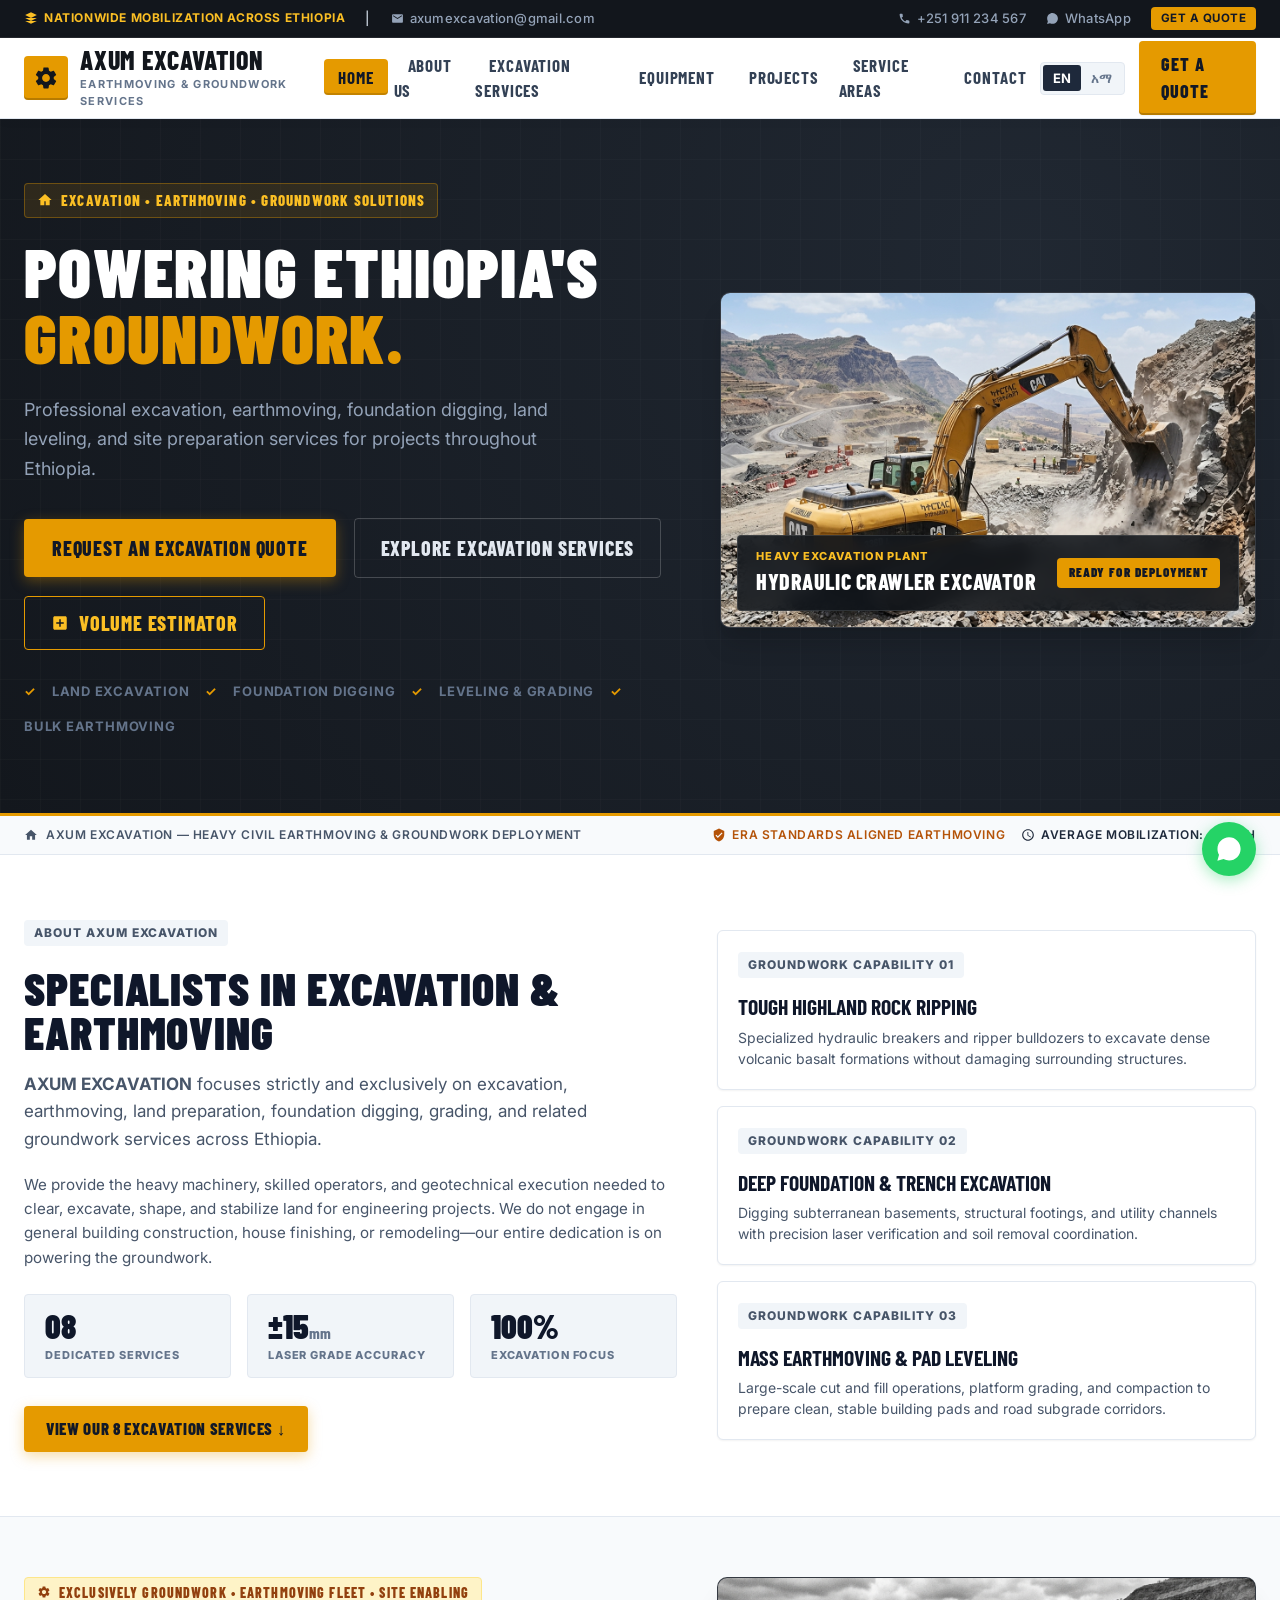
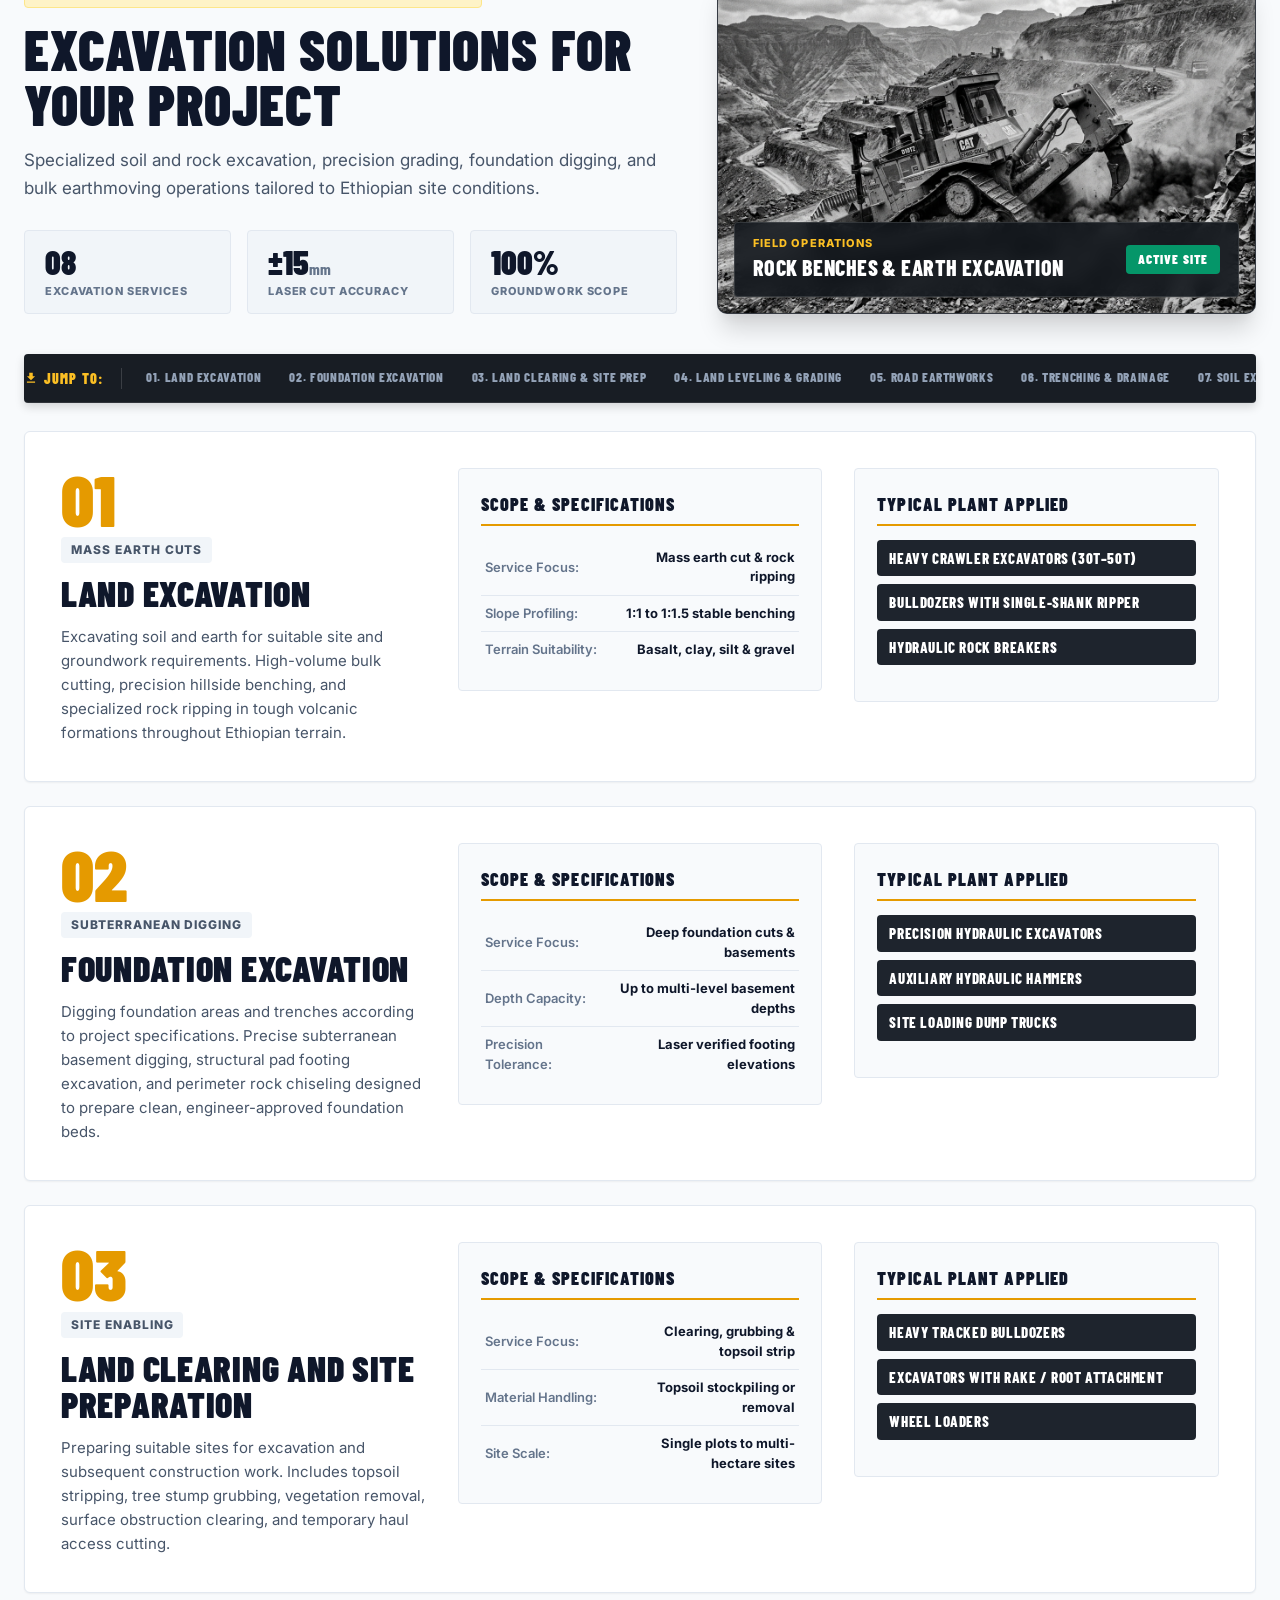
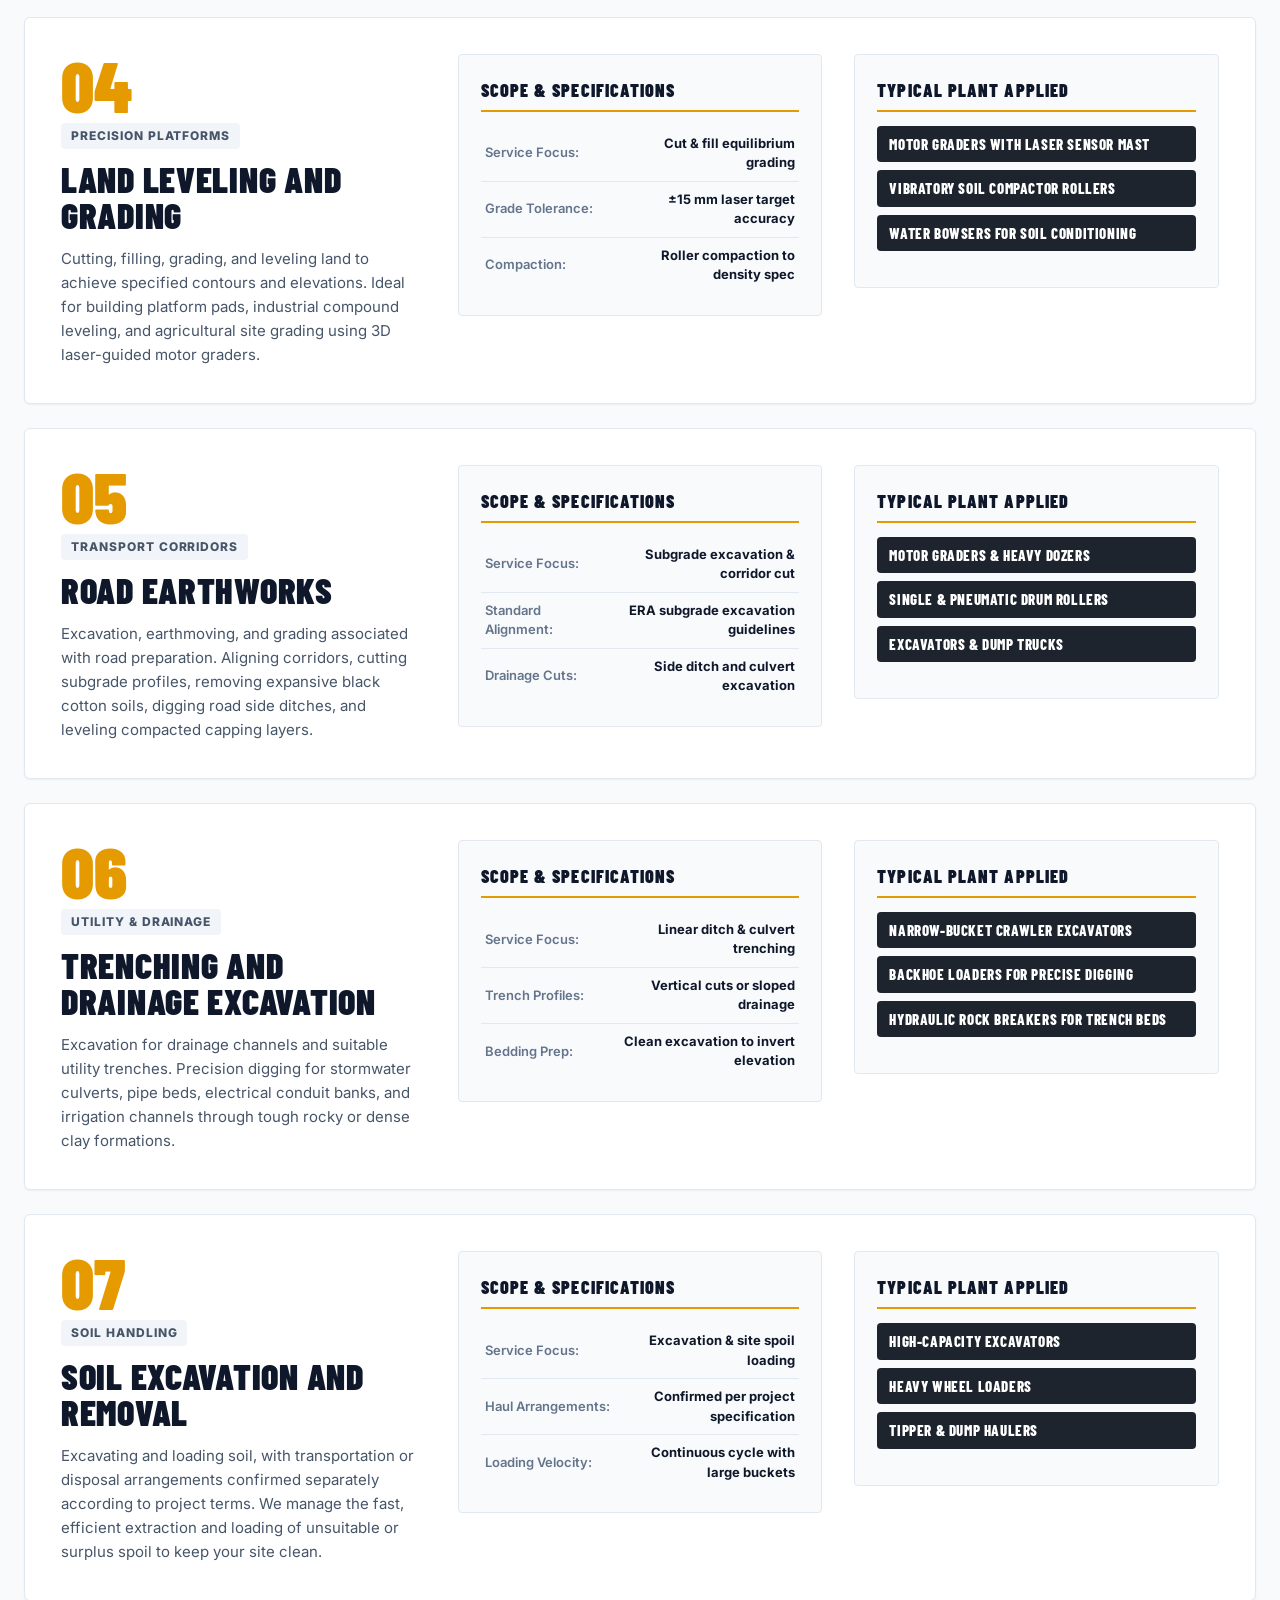
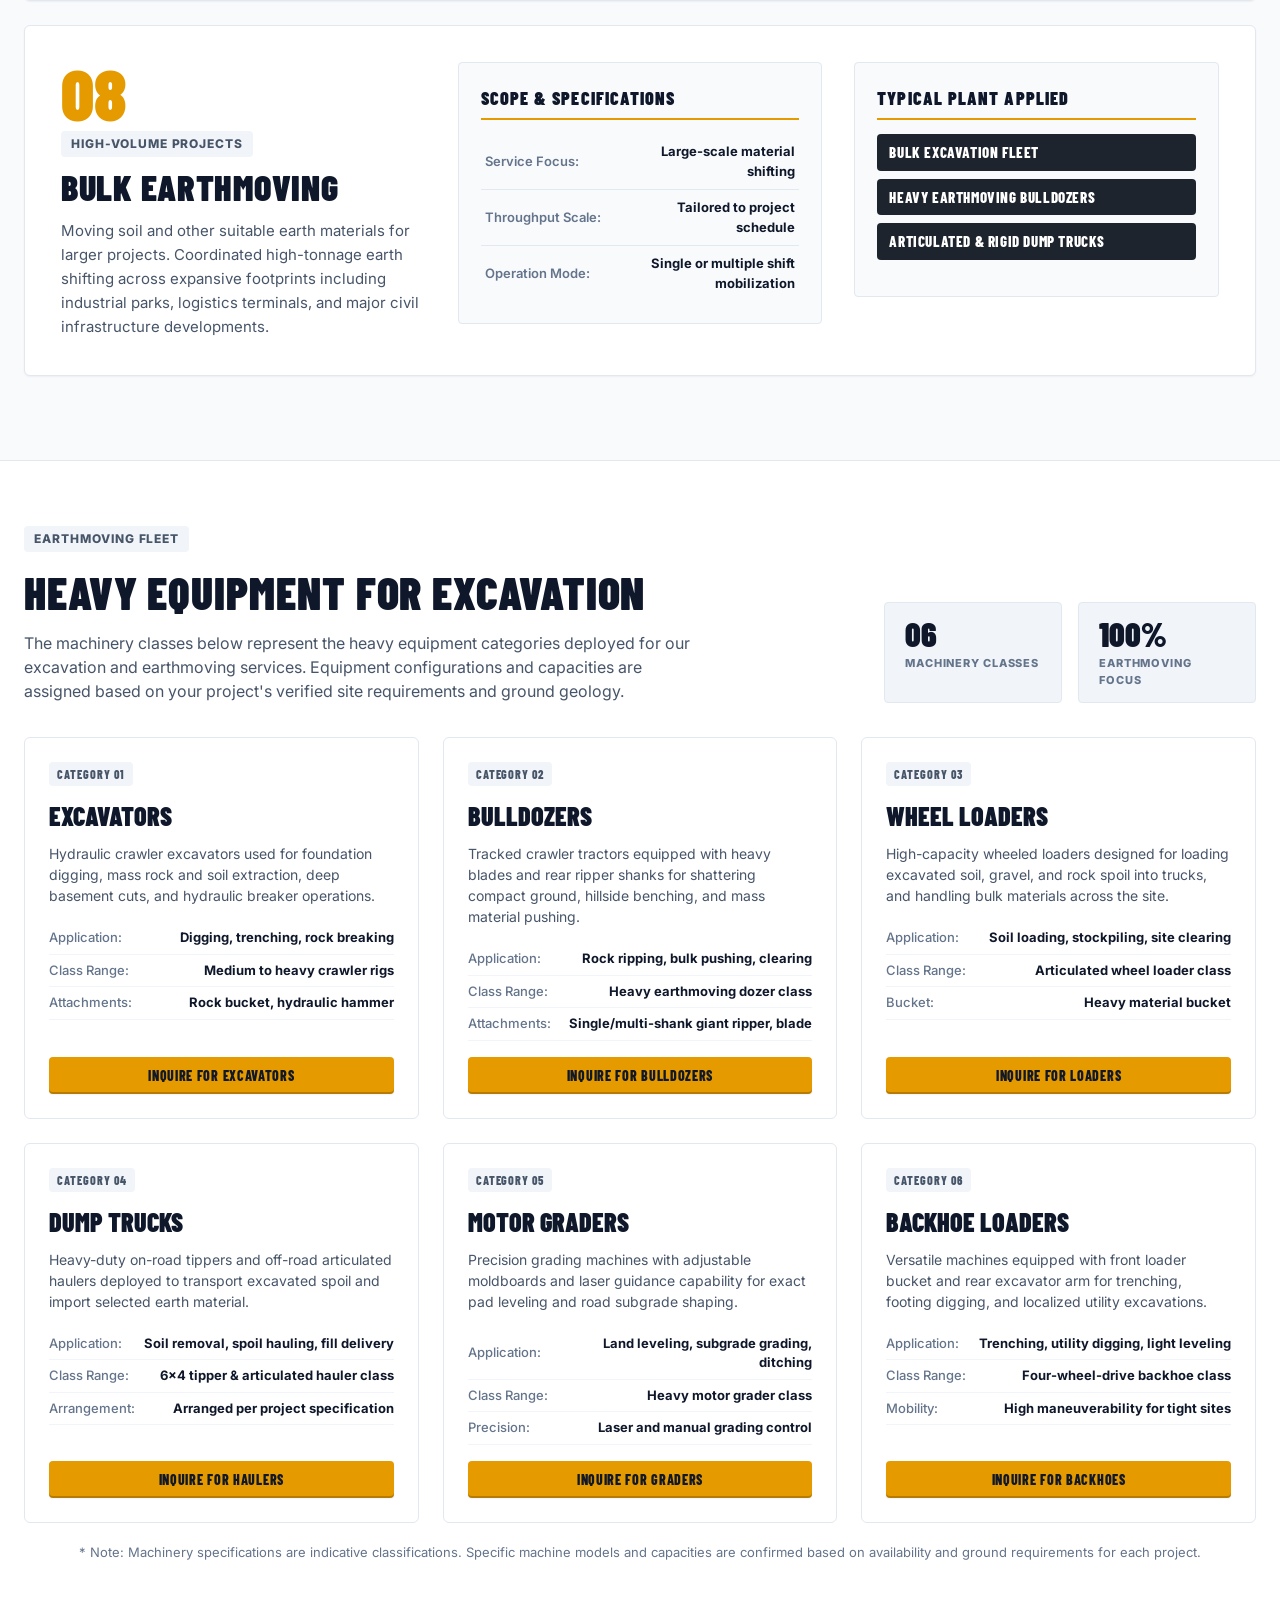
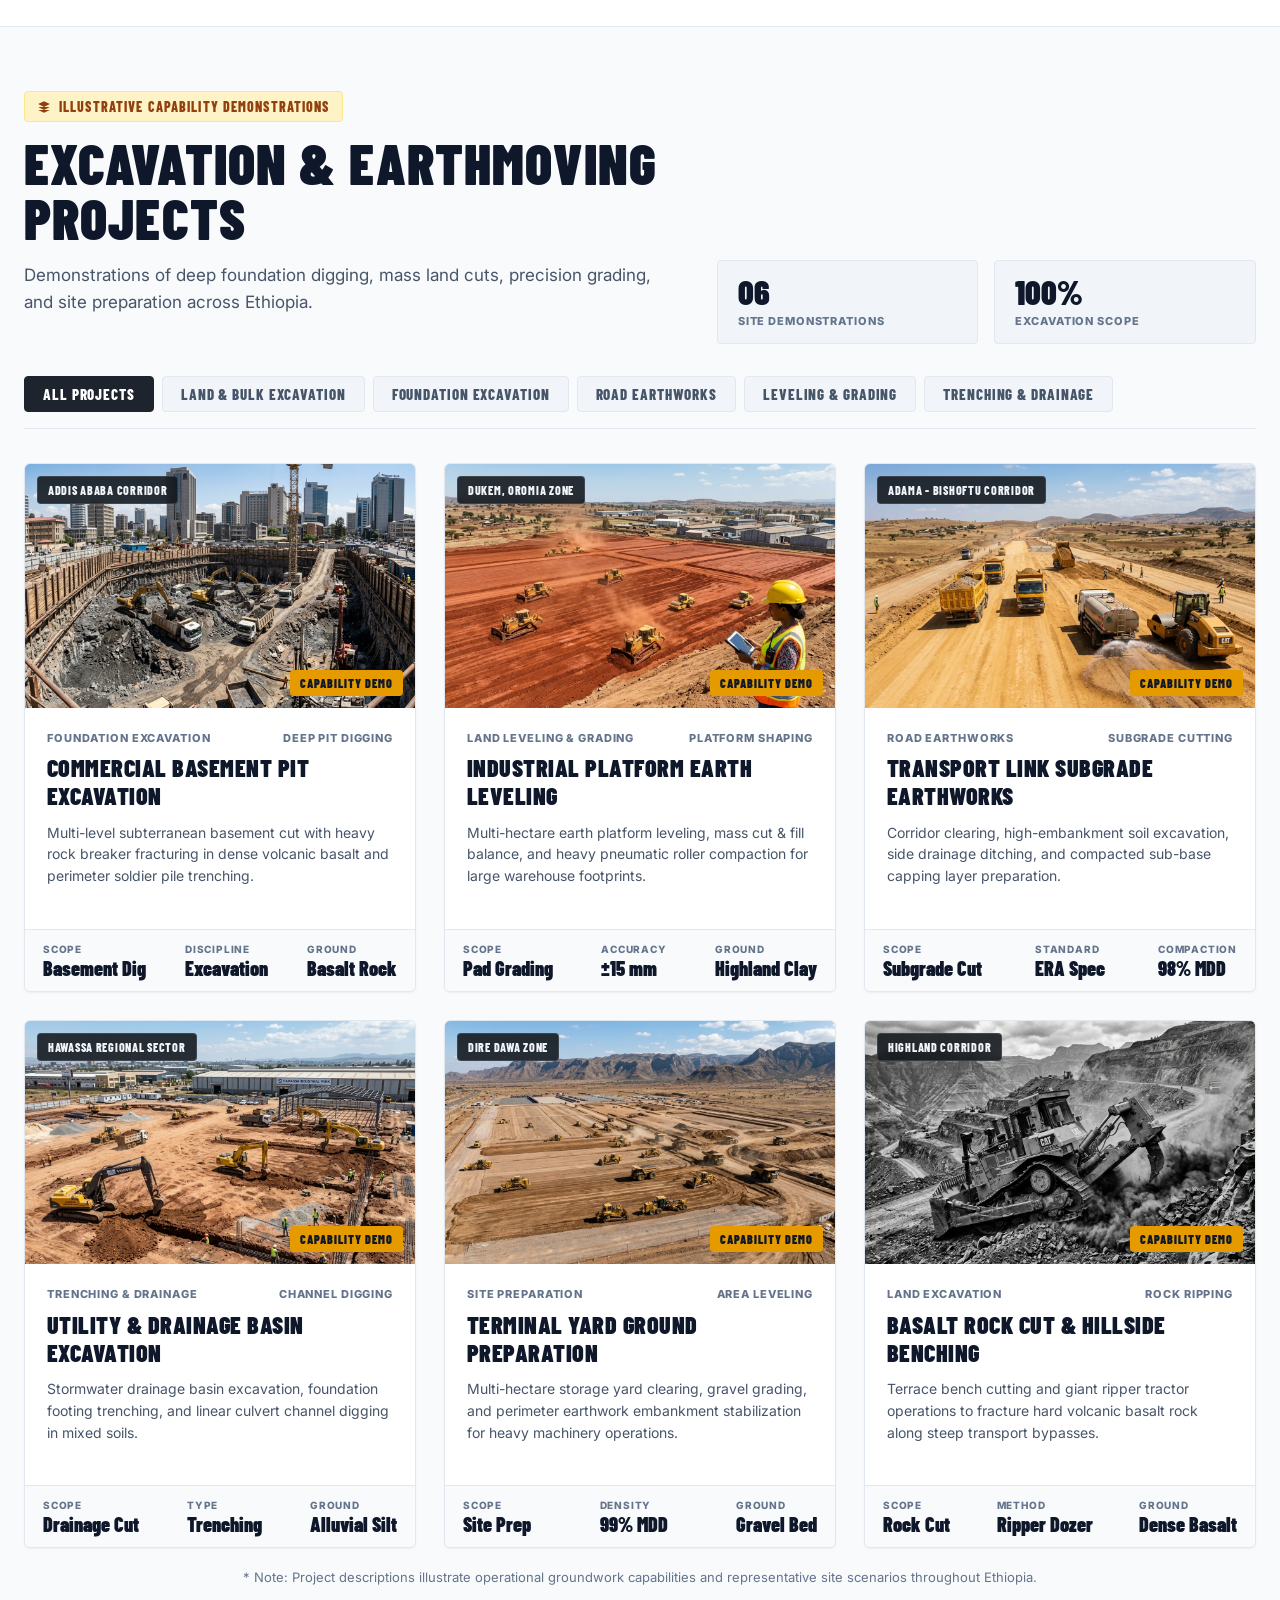
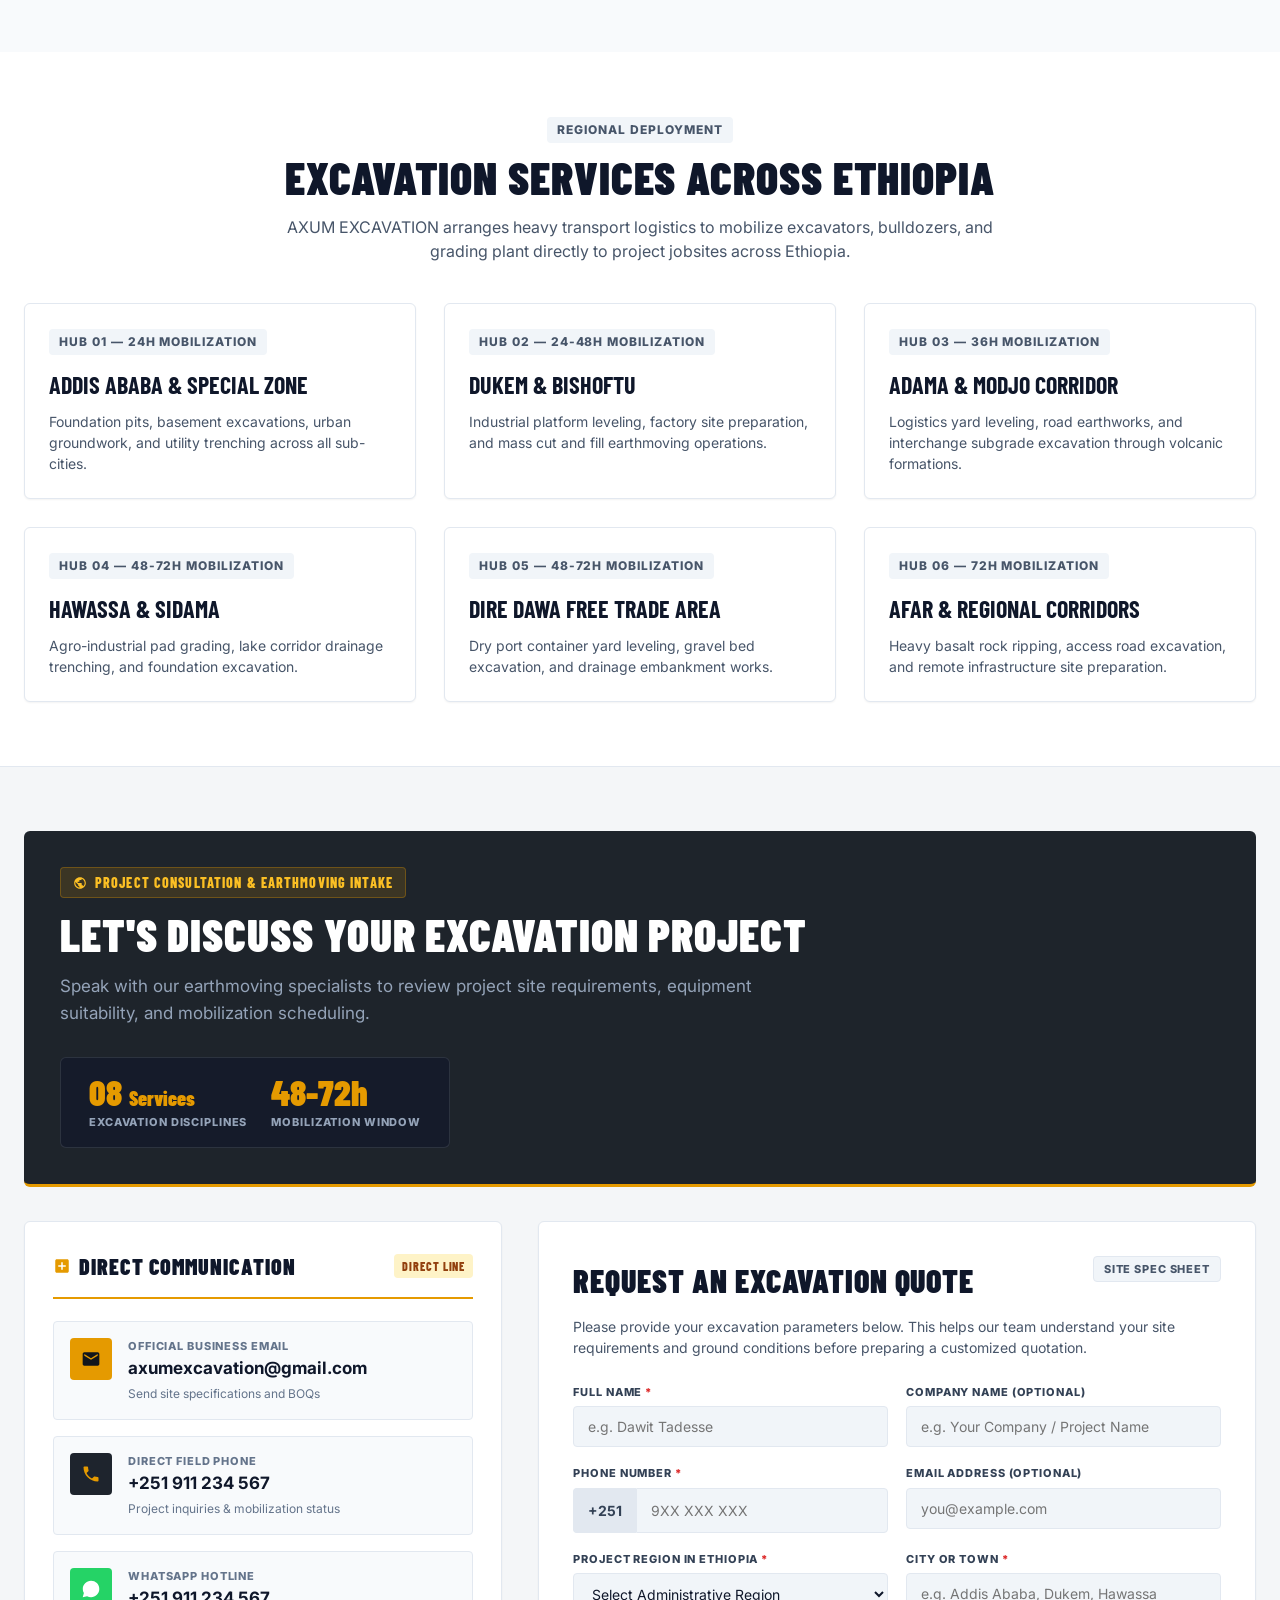
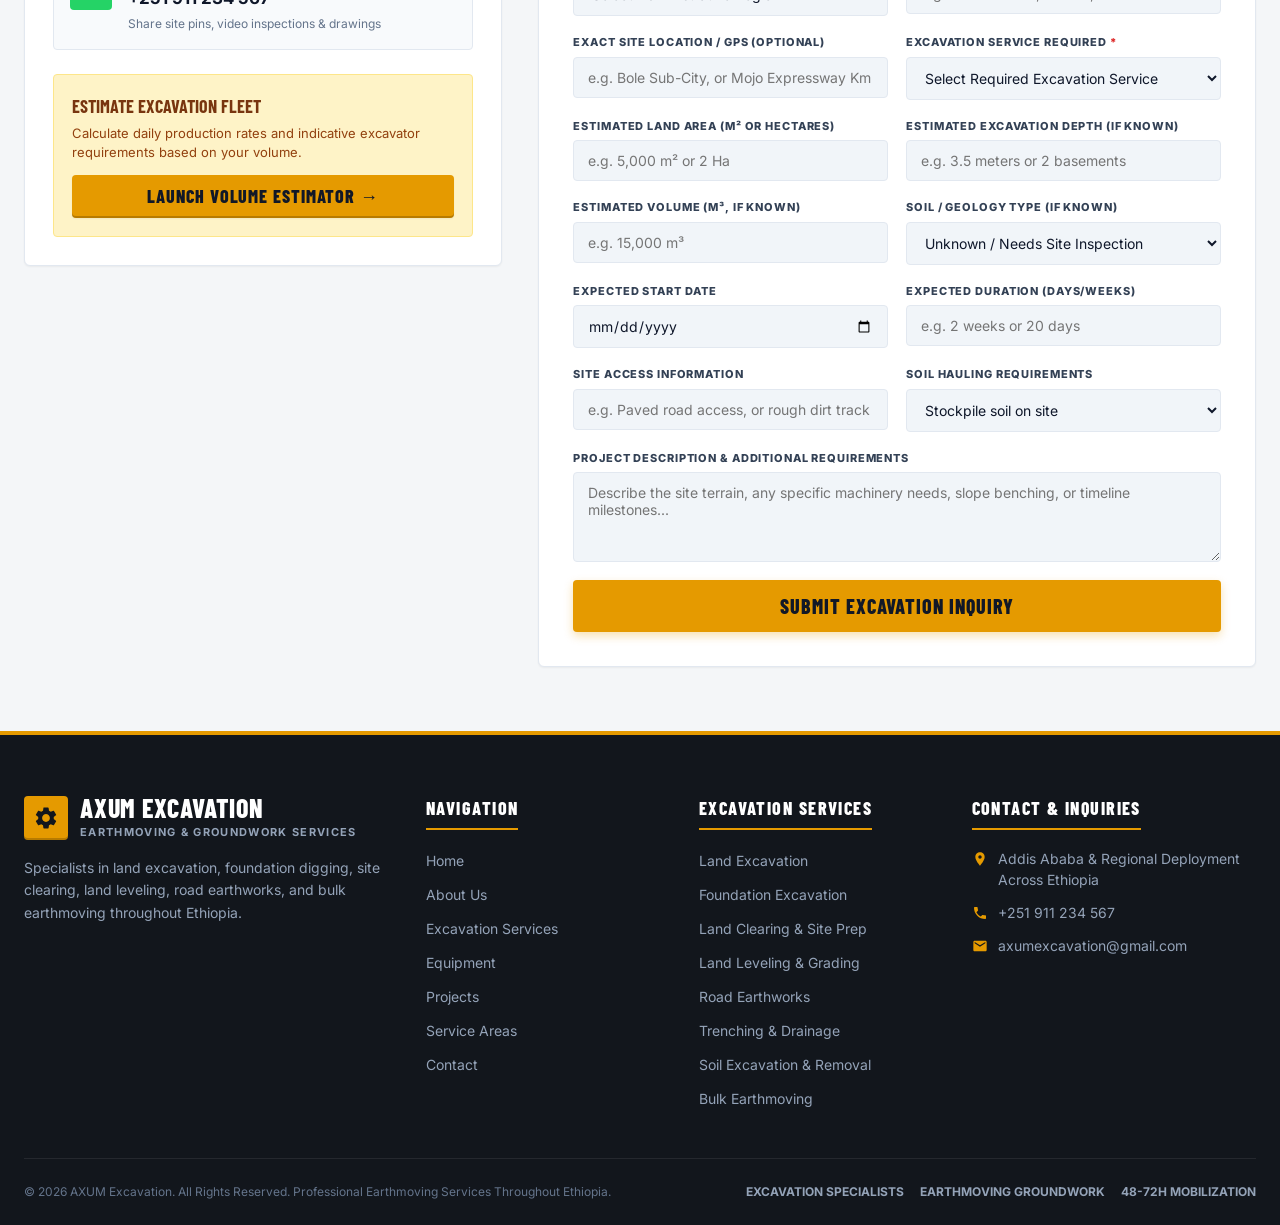
==== index.html @ 835acb1a "Initial commit: Mobile-responsive AXUM EXCAVATION website" ====
<!DOCTYPE html>
<html lang="en">
<head>
  <meta charset="UTF-8">
  <meta name="viewport" content="width=device-width, initial-scale=1.0">
  <title>AXUM Excavation — Professional Excavation & Earthmoving Services Ethiopia</title>
  <meta name="description" content="AXUM Excavation specializes in professional excavation, earthmoving, foundation digging, land leveling, road earthworks, and site preparation services throughout Ethiopia.">
  <link rel="stylesheet" href="css/style.css">
  <link rel="icon" type="image/svg+xml" href="data:image/svg+xml,<svg xmlns='http://www.w3.org/2000/svg' viewBox='0 0 24 24' fill='%23e59a00'><path d='M19 9h-4V3H9v6H5l7 7 7-7zM5 18v2h14v-2H5z'/></svg>">
</head>
<body>
  <a href="#main-content" class="skip-to-content">Skip to main content</a>

  <!-- TOP BAR -->
  <aside class="top-bar" aria-label="Quick contact and mobilization hotline">
    <div class="container top-bar-inner">
      <div class="top-bar-left">
        <span class="top-bar-tag">
          <svg viewBox="0 0 24 24"><path d="M12 2L2 7l10 5 10-5-10-5zM2 17l10 5 10-5M2 12l10 5 10-5"/></svg>
          <span data-i18n="top_nationwide">Nationwide Mobilization Across Ethiopia</span>
        </span>
        <span class="hide-mobile">|</span>
        <a href="mailto:axumexcavation@gmail.com" class="top-bar-link hide-mobile">
          <svg viewBox="0 0 24 24"><path d="M20 4H4c-1.1 0-1.99.9-1.99 2L2 18c0 1.1.9 2 2 2h16c1.1 0 2-.9 2-2V6c0-1.1-.9-2-2-2zm0 4l-8 5-8-5V6l8 5 8-5v2z"/></svg>
          axumexcavation@gmail.com
        </a>
      </div>
      <div class="top-bar-right">
        <a href="tel:+251911234567" class="top-bar-link">
          <svg viewBox="0 0 24 24"><path d="M6.62 10.79c1.44 2.83 3.76 5.14 6.59 6.59l2.2-2.2c.27-.27.67-.36 1.02-.24 1.12.37 2.33.57 3.57.57.55 0 1 .45 1 1V20c0 .55-.45 1-1 1-9.39 0-17-7.61-17-17 0-.55.45-1 1-1h3.5c.55 0 1 .45 1 1 0 1.25.2 2.45.57 3.57.11.35.03.74-.25 1.02l-2.2 2.2z"/></svg>
          +251 911 234 567
        </a>
        <a href="https://wa.me/251911234567" target="_blank" rel="noopener noreferrer" class="top-bar-link">
          <svg viewBox="0 0 24 24"><path d="M12.04 2c-5.46 0-9.91 4.45-9.91 9.91 0 1.75.46 3.45 1.32 4.95L2.05 22l5.25-1.38c1.45.79 3.08 1.21 4.74 1.21 5.46 0 9.91-4.45 9.91-9.91 0-2.65-1.03-5.14-2.9-7.01A9.816 9.816 0 0 0 12.04 2z"/></svg>
          WhatsApp
        </a>
        <a href="#contact" class="top-bar-cta" data-i18n="btn_get_quote">Get A Quote</a>
      </div>
    </div>
  </aside>

  <!-- MAIN NAVIGATION HEADER -->
  <header class="main-header">
    <div class="container header-inner">
      <a href="#home" class="brand-logo" aria-label="AXUM Excavation Home">
        <div class="brand-icon">
          <svg viewBox="0 0 24 24">
            <path d="M19.14 12.94c.04-.3.06-.61.06-.94 0-.32-.02-.64-.07-.94l2.03-1.58a.49.49 0 0 0 .12-.61l-1.92-3.32a.488.488 0 0 0-.59-.22l-2.39.96c-.5-.38-1.03-.7-1.62-.94l-.36-2.54a.484.484 0 0 0-.48-.41h-3.84c-.24 0-.43.17-.47.41l-.36 2.54c-.59.24-1.13.57-1.62.94l-2.39-.96c-.22-.08-.47 0-.59.22L2.74 8.87c-.12.21-.08.47.12.61l2.03 1.58c-.05.3-.09.63-.09.94s.02.64.07.94l-2.03 1.58a.49.49 0 0 0-.12.61l1.92 3.32c.12.22.37.29.59.22l2.39-.96c.5.38 1.03.7 1.62.94l.36 2.54c.05.24.24.41.48.41h3.84c.24 0 .44-.17.47-.41l.36-2.54c.59-.24 1.13-.56 1.62-.94l2.39.96c.22.08.47 0 .59-.22l1.92-3.32c.12-.22.07-.47-.12-.61l-2.01-1.58zM12 15.6c-1.98 0-3.6-1.62-3.6-3.6s1.62-3.6 3.6-3.6 3.6 1.62 3.6 3.6-1.62 3.6-3.6 3.6z"/>
          </svg>
        </div>
        <div class="brand-text">
          <span class="brand-name" data-i18n="brand_name">AXUM EXCAVATION</span>
          <span class="brand-sub" data-i18n="brand_sub">Earthmoving & Groundwork Services</span>
        </div>
      </a>

      <!-- Desktop Navigation Matching Section 6 -->
      <nav aria-label="Primary Navigation">
        <ul class="nav-menu">
          <li><a href="#home" class="nav-link active" data-i18n="nav_home">Home</a></li>
          <li><a href="#about" class="nav-link" data-i18n="nav_about">About Us</a></li>
          <li><a href="#services" class="nav-link" data-i18n="nav_services">Excavation Services</a></li>
          <li><a href="#equipment" class="nav-link" data-i18n="nav_equipment">Equipment</a></li>
          <li><a href="#projects" class="nav-link" data-i18n="nav_projects">Projects</a></li>
          <li><a href="#service-areas" class="nav-link" data-i18n="nav_service_areas">Service Areas</a></li>
          <li><a href="#contact" class="nav-link" data-i18n="nav_contact">Contact</a></li>
          <li class="mobile-menu-cta"><a href="#contact" class="btn-primary" style="width:100%; justify-content:center; text-align:center; padding:12px; font-size:1.05rem;" data-i18n="btn_get_quote">Get A Quote</a></li>
        </ul>
      </nav>

      <!-- Language Switcher & Quote CTA -->
      <div class="header-actions">
        <div class="lang-toggle" role="group" aria-label="Language selector">
          <button class="lang-btn active" data-lang="en">EN</button>
          <button class="lang-btn" data-lang="am">አማ</button>
        </div>
        <a href="#contact" class="btn-quote" data-i18n="btn_get_quote">Get A Quote</a>
        <button class="mobile-toggle" aria-label="Toggle navigation menu" aria-expanded="false">
          <svg width="24" height="24" viewBox="0 0 24 24" fill="currentColor"><path d="M3 18h18v-2H3v2zm0-5h18v-2H3v2zm0-7v2h18V6H3z"/></svg>
        </button>
      </div>
    </div>
  </header>

  <main id="main-content">
    <!-- ====================================================================
         SECTION 1: HOME HERO (EXCAVATION & EARTHMOVING EXCLUSIVE)
         ==================================================================== -->
    <section class="hero-dark" id="home">
      <div class="container">
        <div class="hero-grid">
          <div class="hero-content">
            <div class="hero-tag">
              <svg viewBox="0 0 24 24"><path d="M12 3L2 12h3v8h6v-6h2v6h6v-8h3L12 3z"/></svg>
              <span>Excavation • Earthmoving • Groundwork Solutions</span>
            </div>
            <h1 class="hero-title">
              <span data-i18n="hero_title_1">POWERING ETHIOPIA'S</span>
              <span class="highlight" data-i18n="hero_title_2">GROUNDWORK.</span>
            </h1>
            <p class="hero-desc" data-i18n="hero_desc">
              Professional excavation, earthmoving, foundation digging, land leveling, and site preparation services for projects throughout Ethiopia.
            </p>
            <div class="hero-actions">
              <a href="#contact" class="btn-primary" data-i18n="btn_request_quote">
                REQUEST AN EXCAVATION QUOTE &rarr;
              </a>
              <a href="#services" class="btn-ghost" data-i18n="btn_explore_services">
                EXPLORE EXCAVATION SERVICES
              </a>
              <button class="btn-ghost" data-open-quote-calc style="border-color:var(--color-primary); color:var(--color-hazard-yellow);">
                <svg width="18" height="18" viewBox="0 0 24 24" fill="currentColor"><path d="M19 3H5c-1.1 0-2 .9-2 2v14c0 1.1.9 2 2 2h14c1.1 0 2-.9 2-2V5c0-1.1-.9-2-2-2zm-2 10h-4v4h-2v-4H7v-2h4V7h2v4h4v2z"/></svg>
                Volume Estimator
              </button>
            </div>
            <div class="hero-sectors-list">
              <span class="check">&#10003;</span> Land Excavation
              <span class="check">&#10003;</span> Foundation Digging
              <span class="check">&#10003;</span> Leveling & Grading
              <span class="check">&#10003;</span> Bulk Earthmoving
            </div>
          </div>

          <!-- Hero Media Card with Heavy CAT Excavator -->
          <div class="fleet-card-media">
            <div class="img-wrapper">
              <img src="assets/images/cat336-hero.jpg" alt="Heavy hydraulic crawler excavator operating in Ethiopian rock terrain" width="640" height="400">
            </div>
            <div class="fleet-card-meta">
              <div class="fleet-meta-info">
                <span class="fleet-category-tag">Heavy Excavation Plant</span>
                <span class="fleet-unit-name">Hydraulic Crawler Excavator</span>
              </div>
              <span class="badge-operational">Ready For Deployment</span>
            </div>
          </div>
        </div>
      </div>
    </section>

    <!-- KEY STANDARDS & MOBILIZATION STRIP -->
    <div class="registry-strip">
      <div class="container registry-inner">
        <div class="registry-path">
          <svg viewBox="0 0 24 24"><path d="M10 20v-6h4v6h5v-8h3L12 3 2 12h3v8z"/></svg>
          <span>AXUM EXCAVATION — Heavy Civil Earthmoving & Groundwork Deployment</span>
        </div>
        <div class="registry-badges">
          <span class="registry-badge-item highlight">
            <svg viewBox="0 0 24 24"><path d="M12 1L3 5v6c0 5.55 3.84 10.74 9 12 5.16-1.26 9-6.45 9-12V5l-9-4zm-2 16l-4-4 1.41-1.41L10 14.17l6.59-6.59L18 9l-8 8z"/></svg>
            <span data-i18n="era_standards">ERA Standards Aligned Earthmoving</span>
          </span>
          <span class="registry-badge-item">
            <svg viewBox="0 0 24 24"><path d="M11.99 2C6.47 2 2 6.48 2 12s4.47 10 9.99 10C17.52 22 22 17.52 22 12S17.52 2 11.99 2zM12 20c-4.42 0-8-3.58-8-8s3.58-8 8-8 8 3.58 8 8-3.58 8-8 8zm.5-13H11v6l5.25 3.15.75-1.23-4.5-2.67z"/></svg>
            <span data-i18n="avg_mobilization">Average Mobilization: 48-72h</span>
          </span>
        </div>
      </div>
    </div>

    <!-- ====================================================================
         SECTION 2: ABOUT US (SPECIALISTS IN EXCAVATION & EARTHMOVING)
         ==================================================================== -->
    <section class="services-section" id="about" style="background:#ffffff; padding:64px 0;">
      <div class="container">
        <div class="subpage-hero-grid" style="align-items:center;">
          <div>
            <span class="discipline-badge">About AXUM EXCAVATION</span>
            <h2 class="subpage-title" data-i18n="heading_about" style="font-size:2.85rem; margin-top:8px;">
              SPECIALISTS IN EXCAVATION & EARTHMOVING
            </h2>
            <p class="subpage-desc" style="margin-bottom:20px;">
              <strong>AXUM EXCAVATION</strong> focuses strictly and exclusively on excavation, earthmoving, land preparation, foundation digging, grading, and related groundwork services across Ethiopia.
            </p>
            <p style="color:var(--text-dark-secondary); margin-bottom:24px; font-size:0.95rem; line-height:1.6;">
              We provide the heavy machinery, skilled operators, and geotechnical execution needed to clear, excavate, shape, and stabilize land for engineering projects. We do not engage in general building construction, house finishing, or remodeling—our entire dedication is on powering the groundwork.
            </p>
            <div class="metrics-row" style="margin-bottom:28px;">
              <div class="metric-box">
                <div class="metric-box-val">08</div>
                <div class="metric-box-label">Dedicated Services</div>
              </div>
              <div class="metric-box">
                <div class="metric-box-val">±15<span class="unit">mm</span></div>
                <div class="metric-box-label">Laser Grade Accuracy</div>
              </div>
              <div class="metric-box">
                <div class="metric-box-val">100%</div>
                <div class="metric-box-label">Excavation Focus</div>
              </div>
            </div>
            <a href="#services" class="btn-primary" style="font-size:1.05rem; padding:10px 22px;">
              View Our 8 Excavation Services &darr;
            </a>
          </div>

          <!-- 3 Focus Areas -->
          <div style="display:flex; flex-direction:column; gap:16px;">
            <div class="discipline-card" style="padding:20px;">
              <span class="discipline-badge">Groundwork Capability 01</span>
              <h3 style="font-family:var(--font-display); font-size:1.35rem; text-transform:uppercase; color:#0f172a; margin-bottom:4px;">
                Tough Highland Rock Ripping
              </h3>
              <p style="font-size:0.875rem; color:var(--text-dark-secondary);">
                Specialized hydraulic breakers and ripper bulldozers to excavate dense volcanic basalt formations without damaging surrounding structures.
              </p>
            </div>

            <div class="discipline-card" style="padding:20px;">
              <span class="discipline-badge">Groundwork Capability 02</span>
              <h3 style="font-family:var(--font-display); font-size:1.35rem; text-transform:uppercase; color:#0f172a; margin-bottom:4px;">
                Deep Foundation & Trench Excavation
              </h3>
              <p style="font-size:0.875rem; color:var(--text-dark-secondary);">
                Digging subterranean basements, structural footings, and utility channels with precision laser verification and soil removal coordination.
              </p>
            </div>

            <div class="discipline-card" style="padding:20px;">
              <span class="discipline-badge">Groundwork Capability 03</span>
              <h3 style="font-family:var(--font-display); font-size:1.35rem; text-transform:uppercase; color:#0f172a; margin-bottom:4px;">
                Mass Earthmoving & Pad Leveling
              </h3>
              <p style="font-size:0.875rem; color:var(--text-dark-secondary);">
                Large-scale cut and fill operations, platform grading, and compaction to prepare clean, stable building pads and road subgrade corridors.
              </p>
            </div>
          </div>
        </div>
      </div>
    </section>

    <!-- ====================================================================
         SECTION 3: THE 8 EXCAVATION SERVICES (SECTION 3 OF SPECIFICATION)
         ==================================================================== -->
    <section class="services-section" id="services" style="padding:60px 0; background:#f8fafc;">
      <div class="container">
        <!-- Section Header Banner -->
        <div class="subpage-hero-grid" style="margin-bottom:40px;">
          <div class="subpage-hero-left">
            <div class="subpage-tag">
              <svg viewBox="0 0 24 24"><path d="M19.14 12.94c.04-.3.06-.61.06-.94 0-.32-.02-.64-.07-.94l2.03-1.58a.49.49 0 0 0 .12-.61l-1.92-3.32a.488.488 0 0 0-.59-.22l-2.39.96c-.5-.38-1.03-.7-1.62-.94l-.36-2.54a.484.484 0 0 0-.48-.41h-3.84c-.24 0-.43.17-.47.41l-.36 2.54c-.59.24-1.13.57-1.62.94l-2.39-.96c-.22-.08-.47 0-.59.22L2.74 8.87c-.12.21-.08.47.12.61l2.03 1.58c-.05.3-.09.63-.09.94s.02.64.07.94l-2.03 1.58a.49.49 0 0 0-.12.61l1.92 3.32c.12.22.37.29.59.22l2.39-.96c.5.38 1.03.7 1.62.94l.36 2.54c.05.24.24.41.48.41h3.84c.24 0 .44-.17.47-.41l.36-2.54c.59-.24 1.13-.56 1.62-.94l2.39.96c.22.08.47 0 .59-.22l1.92-3.32c.12-.22.07-.47-.12-.61l-2.01-1.58zM12 15.6c-1.98 0-3.6-1.62-3.6-3.6s1.62-3.6 3.6-3.6 3.6 1.62 3.6 3.6-1.62 3.6-3.6 3.6z"/></svg>
              <span>Exclusively Groundwork • Earthmoving Fleet • Site Enabling</span>
            </div>
            <h2 class="subpage-title" data-i18n="heading_services">EXCAVATION SOLUTIONS FOR YOUR PROJECT</h2>
            <p class="subpage-desc" data-i18n="services_hero_desc">
              Specialized soil and rock excavation, precision grading, foundation digging, and bulk earthmoving operations tailored to Ethiopian site conditions.
            </p>
            <div class="metrics-row">
              <div class="metric-box">
                <div class="metric-box-val">08</div>
                <div class="metric-box-label" data-i18n="stat_disciplines">Excavation Services</div>
              </div>
              <div class="metric-box">
                <div class="metric-box-val">&plusmn;15<span class="unit">mm</span></div>
                <div class="metric-box-label" data-i18n="stat_accuracy">Laser Cut Accuracy</div>
              </div>
              <div class="metric-box">
                <div class="metric-box-val">100%</div>
                <div class="metric-box-label">Groundwork Scope</div>
              </div>
            </div>
          </div>

          <div class="fleet-card-media">
            <div class="img-wrapper">
              <img src="assets/images/basalt-rock-bench.jpg" alt="Heavy earthmoving equipment ripping basalt rock benches" width="640" height="400">
            </div>
            <div class="fleet-card-meta">
              <div class="fleet-meta-info">
                <span class="fleet-category-tag">Field Operations</span>
                <span class="fleet-unit-name">Rock Benches & Earth Excavation</span>
              </div>
              <span class="badge-active-rig">Active Site</span>
            </div>
          </div>
        </div>

        <!-- Sticky Jump-To Strip for 8 Excavation Services -->
        <nav class="jump-to-bar" aria-label="Services navigation" style="border-radius:var(--radius-sm); margin-bottom:28px;">
          <div class="container jump-to-inner">
            <span class="jump-label">
              <svg viewBox="0 0 24 24"><path d="M19 9h-4V3H9v6H5l7 7 7-7zM5 18v2h14v-2H5z"/></svg>
              Jump To:
            </span>
            <a href="#sec-01" class="jump-link active">01. Land Excavation</a>
            <a href="#sec-02" class="jump-link">02. Foundation Excavation</a>
            <a href="#sec-03" class="jump-link">03. Land Clearing & Site Prep</a>
            <a href="#sec-04" class="jump-link">04. Land Leveling & Grading</a>
            <a href="#sec-05" class="jump-link">05. Road Earthworks</a>
            <a href="#sec-06" class="jump-link">06. Trenching & Drainage</a>
            <a href="#sec-07" class="jump-link">07. Soil Excavation & Removal</a>
            <a href="#sec-08" class="jump-link">08. Bulk Earthmoving</a>
          </div>
        </nav>

        <!-- Service 01: Land Excavation -->
        <div class="discipline-card" id="sec-01" style="margin-bottom:24px;">
          <div class="discipline-header">
            <div class="discipline-overview">
              <span class="discipline-num">01</span>
              <span class="discipline-badge">Mass Earth Cuts</span>
              <h3 class="discipline-title">Land Excavation</h3>
              <p class="discipline-desc">
                Excavating soil and earth for suitable site and groundwork requirements. High-volume bulk cutting, precision hillside benching, and specialized rock ripping in tough volcanic formations throughout Ethiopian terrain.
              </p>
            </div>
            <div class="tech-spec-box">
              <div class="tech-spec-title"><span>Scope & Specifications</span></div>
              <table class="tech-spec-table">
                <tbody>
                  <tr><td class="tech-spec-label">Service Focus:</td><td class="tech-spec-value">Mass earth cut & rock ripping</td></tr>
                  <tr><td class="tech-spec-label">Slope Profiling:</td><td class="tech-spec-value">1:1 to 1:1.5 stable benching</td></tr>
                  <tr><td class="tech-spec-label">Terrain Suitability:</td><td class="tech-spec-value">Basalt, clay, silt & gravel</td></tr>
                </tbody>
              </table>
            </div>
            <div class="machinery-checklist-box">
              <div class="tech-spec-title"><span>Typical Plant Applied</span></div>
              <div class="machinery-pills-list">
                <span class="machinery-pill">Heavy Crawler Excavators (30T–50T)</span>
                <span class="machinery-pill">Bulldozers with Single-Shank Ripper</span>
                <span class="machinery-pill">Hydraulic Rock Breakers</span>
              </div>
            </div>
          </div>
        </div>

        <!-- Service 02: Foundation Excavation -->
        <div class="discipline-card" id="sec-02" style="margin-bottom:24px;">
          <div class="discipline-header">
            <div class="discipline-overview">
              <span class="discipline-num">02</span>
              <span class="discipline-badge">Subterranean Digging</span>
              <h3 class="discipline-title">Foundation Excavation</h3>
              <p class="discipline-desc">
                Digging foundation areas and trenches according to project specifications. Precise subterranean basement digging, structural pad footing excavation, and perimeter rock chiseling designed to prepare clean, engineer-approved foundation beds.
              </p>
            </div>
            <div class="tech-spec-box">
              <div class="tech-spec-title"><span>Scope & Specifications</span></div>
              <table class="tech-spec-table">
                <tbody>
                  <tr><td class="tech-spec-label">Service Focus:</td><td class="tech-spec-value">Deep foundation cuts & basements</td></tr>
                  <tr><td class="tech-spec-label">Depth Capacity:</td><td class="tech-spec-value">Up to multi-level basement depths</td></tr>
                  <tr><td class="tech-spec-label">Precision Tolerance:</td><td class="tech-spec-value">Laser verified footing elevations</td></tr>
                </tbody>
              </table>
            </div>
            <div class="machinery-checklist-box">
              <div class="tech-spec-title"><span>Typical Plant Applied</span></div>
              <div class="machinery-pills-list">
                <span class="machinery-pill">Precision Hydraulic Excavators</span>
                <span class="machinery-pill">Auxiliary Hydraulic Hammers</span>
                <span class="machinery-pill">Site Loading Dump Trucks</span>
              </div>
            </div>
          </div>
        </div>

        <!-- Service 03: Land Clearing and Site Preparation -->
        <div class="discipline-card" id="sec-03" style="margin-bottom:24px;">
          <div class="discipline-header">
            <div class="discipline-overview">
              <span class="discipline-num">03</span>
              <span class="discipline-badge">Site Enabling</span>
              <h3 class="discipline-title">Land Clearing and Site Preparation</h3>
              <p class="discipline-desc">
                Preparing suitable sites for excavation and subsequent construction work. Includes topsoil stripping, tree stump grubbing, vegetation removal, surface obstruction clearing, and temporary haul access cutting.
              </p>
            </div>
            <div class="tech-spec-box">
              <div class="tech-spec-title"><span>Scope & Specifications</span></div>
              <table class="tech-spec-table">
                <tbody>
                  <tr><td class="tech-spec-label">Service Focus:</td><td class="tech-spec-value">Clearing, grubbing & topsoil strip</td></tr>
                  <tr><td class="tech-spec-label">Material Handling:</td><td class="tech-spec-value">Topsoil stockpiling or removal</td></tr>
                  <tr><td class="tech-spec-label">Site Scale:</td><td class="tech-spec-value">Single plots to multi-hectare sites</td></tr>
                </tbody>
              </table>
            </div>
            <div class="machinery-checklist-box">
              <div class="tech-spec-title"><span>Typical Plant Applied</span></div>
              <div class="machinery-pills-list">
                <span class="machinery-pill">Heavy Tracked Bulldozers</span>
                <span class="machinery-pill">Excavators with Rake / Root Attachment</span>
                <span class="machinery-pill">Wheel Loaders</span>
              </div>
            </div>
          </div>
        </div>

        <!-- Service 04: Land Leveling and Grading -->
        <div class="discipline-card" id="sec-04" style="margin-bottom:24px;">
          <div class="discipline-header">
            <div class="discipline-overview">
              <span class="discipline-num">04</span>
              <span class="discipline-badge">Precision Platforms</span>
              <h3 class="discipline-title">Land Leveling and Grading</h3>
              <p class="discipline-desc">
                Cutting, filling, grading, and leveling land to achieve specified contours and elevations. Ideal for building platform pads, industrial compound leveling, and agricultural site grading using 3D laser-guided motor graders.
              </p>
            </div>
            <div class="tech-spec-box">
              <div class="tech-spec-title"><span>Scope & Specifications</span></div>
              <table class="tech-spec-table">
                <tbody>
                  <tr><td class="tech-spec-label">Service Focus:</td><td class="tech-spec-value">Cut & fill equilibrium grading</td></tr>
                  <tr><td class="tech-spec-label">Grade Tolerance:</td><td class="tech-spec-value">&plusmn;15 mm laser target accuracy</td></tr>
                  <tr><td class="tech-spec-label">Compaction:</td><td class="tech-spec-value">Roller compaction to density spec</td></tr>
                </tbody>
              </table>
            </div>
            <div class="machinery-checklist-box">
              <div class="tech-spec-title"><span>Typical Plant Applied</span></div>
              <div class="machinery-pills-list">
                <span class="machinery-pill">Motor Graders with Laser Sensor Mast</span>
                <span class="machinery-pill">Vibratory Soil Compactor Rollers</span>
                <span class="machinery-pill">Water Bowsers for Soil Conditioning</span>
              </div>
            </div>
          </div>
        </div>

        <!-- Service 05: Road Earthworks -->
        <div class="discipline-card" id="sec-05" style="margin-bottom:24px;">
          <div class="discipline-header">
            <div class="discipline-overview">
              <span class="discipline-num">05</span>
              <span class="discipline-badge">Transport Corridors</span>
              <h3 class="discipline-title">Road Earthworks</h3>
              <p class="discipline-desc">
                Excavation, earthmoving, and grading associated with road preparation. Aligning corridors, cutting subgrade profiles, removing expansive black cotton soils, digging road side ditches, and leveling compacted capping layers.
              </p>
            </div>
            <div class="tech-spec-box">
              <div class="tech-spec-title"><span>Scope & Specifications</span></div>
              <table class="tech-spec-table">
                <tbody>
                  <tr><td class="tech-spec-label">Service Focus:</td><td class="tech-spec-value">Subgrade excavation & corridor cut</td></tr>
                  <tr><td class="tech-spec-label">Standard Alignment:</td><td class="tech-spec-value">ERA subgrade excavation guidelines</td></tr>
                  <tr><td class="tech-spec-label">Drainage Cuts:</td><td class="tech-spec-value">Side ditch and culvert excavation</td></tr>
                </tbody>
              </table>
            </div>
            <div class="machinery-checklist-box">
              <div class="tech-spec-title"><span>Typical Plant Applied</span></div>
              <div class="machinery-pills-list">
                <span class="machinery-pill">Motor Graders & Heavy Dozers</span>
                <span class="machinery-pill">Single & Pneumatic Drum Rollers</span>
                <span class="machinery-pill">Excavators & Dump Trucks</span>
              </div>
            </div>
          </div>
        </div>

        <!-- Service 06: Trenching and Drainage Excavation -->
        <div class="discipline-card" id="sec-06" style="margin-bottom:24px;">
          <div class="discipline-header">
            <div class="discipline-overview">
              <span class="discipline-num">06</span>
              <span class="discipline-badge">Utility & Drainage</span>
              <h3 class="discipline-title">Trenching and Drainage Excavation</h3>
              <p class="discipline-desc">
                Excavation for drainage channels and suitable utility trenches. Precision digging for stormwater culverts, pipe beds, electrical conduit banks, and irrigation channels through tough rocky or dense clay formations.
              </p>
            </div>
            <div class="tech-spec-box">
              <div class="tech-spec-title"><span>Scope & Specifications</span></div>
              <table class="tech-spec-table">
                <tbody>
                  <tr><td class="tech-spec-label">Service Focus:</td><td class="tech-spec-value">Linear ditch & culvert trenching</td></tr>
                  <tr><td class="tech-spec-label">Trench Profiles:</td><td class="tech-spec-value">Vertical cuts or sloped drainage</td></tr>
                  <tr><td class="tech-spec-label">Bedding Prep:</td><td class="tech-spec-value">Clean excavation to invert elevation</td></tr>
                </tbody>
              </table>
            </div>
            <div class="machinery-checklist-box">
              <div class="tech-spec-title"><span>Typical Plant Applied</span></div>
              <div class="machinery-pills-list">
                <span class="machinery-pill">Narrow-Bucket Crawler Excavators</span>
                <span class="machinery-pill">Backhoe Loaders for Precise Digging</span>
                <span class="machinery-pill">Hydraulic Rock Breakers for Trench Beds</span>
              </div>
            </div>
          </div>
        </div>

        <!-- Service 07: Soil Excavation and Removal -->
        <div class="discipline-card" id="sec-07" style="margin-bottom:24px;">
          <div class="discipline-header">
            <div class="discipline-overview">
              <span class="discipline-num">07</span>
              <span class="discipline-badge">Soil Handling</span>
              <h3 class="discipline-title">Soil Excavation and Removal</h3>
              <p class="discipline-desc">
                Excavating and loading soil, with transportation or disposal arrangements confirmed separately according to project terms. We manage the fast, efficient extraction and loading of unsuitable or surplus spoil to keep your site clean.
              </p>
            </div>
            <div class="tech-spec-box">
              <div class="tech-spec-title"><span>Scope & Specifications</span></div>
              <table class="tech-spec-table">
                <tbody>
                  <tr><td class="tech-spec-label">Service Focus:</td><td class="tech-spec-value">Excavation & site spoil loading</td></tr>
                  <tr><td class="tech-spec-label">Haul Arrangements:</td><td class="tech-spec-value">Confirmed per project specification</td></tr>
                  <tr><td class="tech-spec-label">Loading Velocity:</td><td class="tech-spec-value">Continuous cycle with large buckets</td></tr>
                </tbody>
              </table>
            </div>
            <div class="machinery-checklist-box">
              <div class="tech-spec-title"><span>Typical Plant Applied</span></div>
              <div class="machinery-pills-list">
                <span class="machinery-pill">High-Capacity Excavators</span>
                <span class="machinery-pill">Heavy Wheel Loaders</span>
                <span class="machinery-pill">Tipper & Dump Haulers</span>
              </div>
            </div>
          </div>
        </div>

        <!-- Service 08: Bulk Earthmoving -->
        <div class="discipline-card" id="sec-08" style="margin-bottom:24px;">
          <div class="discipline-header">
            <div class="discipline-overview">
              <span class="discipline-num">08</span>
              <span class="discipline-badge">High-Volume Projects</span>
              <h3 class="discipline-title">Bulk Earthmoving</h3>
              <p class="discipline-desc">
                Moving soil and other suitable earth materials for larger projects. Coordinated high-tonnage earth shifting across expansive footprints including industrial parks, logistics terminals, and major civil infrastructure developments.
              </p>
            </div>
            <div class="tech-spec-box">
              <div class="tech-spec-title"><span>Scope & Specifications</span></div>
              <table class="tech-spec-table">
                <tbody>
                  <tr><td class="tech-spec-label">Service Focus:</td><td class="tech-spec-value">Large-scale material shifting</td></tr>
                  <tr><td class="tech-spec-label">Throughput Scale:</td><td class="tech-spec-value">Tailored to project schedule</td></tr>
                  <tr><td class="tech-spec-label">Operation Mode:</td><td class="tech-spec-value">Single or multiple shift mobilization</td></tr>
                </tbody>
              </table>
            </div>
            <div class="machinery-checklist-box">
              <div class="tech-spec-title"><span>Typical Plant Applied</span></div>
              <div class="machinery-pills-list">
                <span class="machinery-pill">Bulk Excavation Fleet</span>
                <span class="machinery-pill">Heavy Earthmoving Bulldozers</span>
                <span class="machinery-pill">Articulated & Rigid Dump Trucks</span>
              </div>
            </div>
          </div>
        </div>
      </div>
    </section>

    <!-- ====================================================================
         SECTION 4: HEAVY EQUIPMENT FOR EXCAVATION (SECTION 7 OF SPEC)
         ==================================================================== -->
    <section class="services-section" id="equipment" style="background:#ffffff; padding:64px 0;">
      <div class="container">
        <div style="display:flex; justify-content:space-between; align-items:flex-end; flex-wrap:wrap; gap:20px; margin-bottom:34px;">
          <div>
            <span class="discipline-badge">Earthmoving Fleet</span>
            <h2 class="subpage-title" data-i18n="heading_equipment" style="font-size:2.85rem; margin-top:6px;">
              HEAVY EQUIPMENT FOR EXCAVATION
            </h2>
            <p style="color:var(--text-dark-secondary); max-width:680px;">
              The machinery classes below represent the heavy equipment categories deployed for our excavation and earthmoving services. Equipment configurations and capacities are assigned based on your project's verified site requirements and ground geology.
            </p>
          </div>
          <div class="metrics-row" style="margin-bottom:0;">
            <div class="metric-box">
              <div class="metric-box-val">06</div>
              <div class="metric-box-label">Machinery Classes</div>
            </div>
            <div class="metric-box">
              <div class="metric-box-val">100%</div>
              <div class="metric-box-label">Earthmoving Focus</div>
            </div>
          </div>
        </div>

        <!-- 6 Potential Machinery Categories Matching Section 7 -->
        <div class="fleet-grid">
          <!-- Category 1: Excavators -->
          <div class="fleet-item-card">
            <span class="fleet-item-badge">Category 01</span>
            <h3 class="fleet-item-title">Excavators</h3>
            <p style="font-size:0.875rem; color:var(--text-dark-secondary);">
              Hydraulic crawler excavators used for foundation digging, mass rock and soil extraction, deep basement cuts, and hydraulic breaker operations.
            </p>
            <table class="fleet-item-specs-table">
              <tr><td class="lbl">Application:</td><td class="val">Digging, trenching, rock breaking</td></tr>
              <tr><td class="lbl">Class Range:</td><td class="val">Medium to heavy crawler rigs</td></tr>
              <tr><td class="lbl">Attachments:</td><td class="val">Rock bucket, hydraulic hammer</td></tr>
            </table>
            <a href="#contact" class="btn-quote" style="font-size:0.875rem; padding:8px 14px; text-align:center; justify-content:center; margin-top:auto;">Inquire for Excavators</a>
          </div>

          <!-- Category 2: Bulldozers -->
          <div class="fleet-item-card">
            <span class="fleet-item-badge">Category 02</span>
            <h3 class="fleet-item-title">Bulldozers</h3>
            <p style="font-size:0.875rem; color:var(--text-dark-secondary);">
              Tracked crawler tractors equipped with heavy blades and rear ripper shanks for shattering compact ground, hillside benching, and mass material pushing.
            </p>
            <table class="fleet-item-specs-table">
              <tr><td class="lbl">Application:</td><td class="val">Rock ripping, bulk pushing, clearing</td></tr>
              <tr><td class="lbl">Class Range:</td><td class="val">Heavy earthmoving dozer class</td></tr>
              <tr><td class="lbl">Attachments:</td><td class="val">Single/multi-shank giant ripper, blade</td></tr>
            </table>
            <a href="#contact" class="btn-quote" style="font-size:0.875rem; padding:8px 14px; text-align:center; justify-content:center; margin-top:auto;">Inquire for Bulldozers</a>
          </div>

          <!-- Category 3: Wheel Loaders -->
          <div class="fleet-item-card">
            <span class="fleet-item-badge">Category 03</span>
            <h3 class="fleet-item-title">Wheel Loaders</h3>
            <p style="font-size:0.875rem; color:var(--text-dark-secondary);">
              High-capacity wheeled loaders designed for loading excavated soil, gravel, and rock spoil into trucks, and handling bulk materials across the site.
            </p>
            <table class="fleet-item-specs-table">
              <tr><td class="lbl">Application:</td><td class="val">Soil loading, stockpiling, site clearing</td></tr>
              <tr><td class="lbl">Class Range:</td><td class="val">Articulated wheel loader class</td></tr>
              <tr><td class="lbl">Bucket:</td><td class="val">Heavy material bucket</td></tr>
            </table>
            <a href="#contact" class="btn-quote" style="font-size:0.875rem; padding:8px 14px; text-align:center; justify-content:center; margin-top:auto;">Inquire for Loaders</a>
          </div>

          <!-- Category 4: Dump Trucks -->
          <div class="fleet-item-card">
            <span class="fleet-item-badge">Category 04</span>
            <h3 class="fleet-item-title">Dump Trucks</h3>
            <p style="font-size:0.875rem; color:var(--text-dark-secondary);">
              Heavy-duty on-road tippers and off-road articulated haulers deployed to transport excavated spoil and import selected earth material.
            </p>
            <table class="fleet-item-specs-table">
              <tr><td class="lbl">Application:</td><td class="val">Soil removal, spoil hauling, fill delivery</td></tr>
              <tr><td class="lbl">Class Range:</td><td class="val">6x4 tipper & articulated hauler class</td></tr>
              <tr><td class="lbl">Arrangement:</td><td class="val">Arranged per project specification</td></tr>
            </table>
            <a href="#contact" class="btn-quote" style="font-size:0.875rem; padding:8px 14px; text-align:center; justify-content:center; margin-top:auto;">Inquire for Haulers</a>
          </div>

          <!-- Category 5: Motor Graders -->
          <div class="fleet-item-card">
            <span class="fleet-item-badge">Category 05</span>
            <h3 class="fleet-item-title">Motor Graders</h3>
            <p style="font-size:0.875rem; color:var(--text-dark-secondary);">
              Precision grading machines with adjustable moldboards and laser guidance capability for exact pad leveling and road subgrade shaping.
            </p>
            <table class="fleet-item-specs-table">
              <tr><td class="lbl">Application:</td><td class="val">Land leveling, subgrade grading, ditching</td></tr>
              <tr><td class="lbl">Class Range:</td><td class="val">Heavy motor grader class</td></tr>
              <tr><td class="lbl">Precision:</td><td class="val">Laser and manual grading control</td></tr>
            </table>
            <a href="#contact" class="btn-quote" style="font-size:0.875rem; padding:8px 14px; text-align:center; justify-content:center; margin-top:auto;">Inquire for Graders</a>
          </div>

          <!-- Category 6: Backhoe Loaders -->
          <div class="fleet-item-card">
            <span class="fleet-item-badge">Category 06</span>
            <h3 class="fleet-item-title">Backhoe Loaders</h3>
            <p style="font-size:0.875rem; color:var(--text-dark-secondary);">
              Versatile machines equipped with front loader bucket and rear excavator arm for trenching, footing digging, and localized utility excavations.
            </p>
            <table class="fleet-item-specs-table">
              <tr><td class="lbl">Application:</td><td class="val">Trenching, utility digging, light leveling</td></tr>
              <tr><td class="lbl">Class Range:</td><td class="val">Four-wheel-drive backhoe class</td></tr>
              <tr><td class="lbl">Mobility:</td><td class="val">High maneuverability for tight sites</td></tr>
            </table>
            <a href="#contact" class="btn-quote" style="font-size:0.875rem; padding:8px 14px; text-align:center; justify-content:center; margin-top:auto;">Inquire for Backhoes</a>
          </div>
        </div>

        <p style="font-size:0.8125rem; color:var(--text-dark-muted); text-align:center; margin-top:20px;">
          * Note: Machinery specifications are indicative classifications. Specific machine models and capacities are confirmed based on availability and ground requirements for each project.
        </p>
      </div>
    </section>

    <!-- ====================================================================
         SECTION 5: EXCAVATION & EARTHMOVING PROJECTS (SECTION 8 OF SPEC)
         ==================================================================== -->
    <section class="projects-section" id="projects" style="background:#f8fafc; padding:64px 0;">
      <div class="container">
        <div class="subpage-hero-grid" style="margin-bottom:32px;">
          <div>
            <div class="subpage-tag">
              <svg viewBox="0 0 24 24"><path d="M12 2L2 7l10 5 10-5-10-5zM2 17l10 5 10-5M2 12l10 5 10-5"/></svg>
              <span>Illustrative Capability Demonstrations</span>
            </div>
            <h2 class="subpage-title" data-i18n="heading_projects">EXCAVATION & EARTHMOVING PROJECTS</h2>
            <p class="subpage-desc" data-i18n="projects_hero_desc">
              Demonstrations of deep foundation digging, mass land cuts, precision grading, and site preparation across Ethiopia.
            </p>
          </div>
          <div class="metrics-row" style="align-self:flex-end;">
            <div class="metric-box">
              <div class="metric-box-val">06</div>
              <div class="metric-box-label">Site Demonstrations</div>
            </div>
            <div class="metric-box">
              <div class="metric-box-val">100%</div>
              <div class="metric-box-label">Excavation Scope</div>
            </div>
          </div>
        </div>

        <!-- Filter Tabs for Excavation Categories -->
        <div class="filter-bar">
          <div class="filter-tabs">
            <button class="filter-btn active" data-filter="all" data-i18n="filter_all">All Projects</button>
            <button class="filter-btn" data-filter="land" data-i18n="filter_land">Land & Bulk Excavation</button>
            <button class="filter-btn" data-filter="foundation" data-i18n="filter_foundation">Foundation Excavation</button>
            <button class="filter-btn" data-filter="road" data-i18n="filter_road">Road Earthworks</button>
            <button class="filter-btn" data-filter="leveling" data-i18n="filter_leveling">Leveling & Grading</button>
            <button class="filter-btn" data-filter="trenching" data-i18n="filter_trenching">Trenching & Drainage</button>
          </div>
        </div>

        <!-- 6 Excavation Capability Project Cards -->
        <div class="projects-grid">
          <!-- Card 1: Foundation Excavation -->
          <div class="project-card" data-category="foundation">
            <div class="project-img-wrapper">
              <img src="assets/images/addis-basement-pit.jpg" alt="Commercial building foundation excavation pit" width="400" height="250">
              <span class="project-location-badge">Addis Ababa Corridor</span>
              <span class="project-status-badge">Capability Demo</span>
            </div>
            <div class="project-card-body">
              <div class="project-meta-strip">
                <span>Foundation Excavation</span>
                <span>Deep Pit Digging</span>
              </div>
              <h3 class="project-card-title">Commercial Basement Pit Excavation</h3>
              <p class="project-card-desc">
                Multi-level subterranean basement cut with heavy rock breaker fracturing in dense volcanic basalt and perimeter soldier pile trenching.
              </p>
            </div>
            <div class="project-stats-footer">
              <div class="project-stat-col"><span class="project-stat-lbl">Scope</span><span class="project-stat-val">Basement Dig</span></div>
              <div class="project-stat-col"><span class="project-stat-lbl">Discipline</span><span class="project-stat-val">Excavation</span></div>
              <div class="project-stat-col"><span class="project-stat-lbl">Ground</span><span class="project-stat-val">Basalt Rock</span></div>
            </div>
          </div>

          <!-- Card 2: Land Leveling & Grading -->
          <div class="project-card" data-category="leveling">
            <div class="project-img-wrapper">
              <img src="assets/images/dukem-industrial-grading.jpg" alt="Industrial park platform grading and earth leveling" width="400" height="250">
              <span class="project-location-badge">Dukem, Oromia Zone</span>
              <span class="project-status-badge">Capability Demo</span>
            </div>
            <div class="project-card-body">
              <div class="project-meta-strip">
                <span>Land Leveling & Grading</span>
                <span>Platform Shaping</span>
              </div>
              <h3 class="project-card-title">Industrial Platform Earth Leveling</h3>
              <p class="project-card-desc">
                Multi-hectare earth platform leveling, mass cut & fill balance, and heavy pneumatic roller compaction for large warehouse footprints.
              </p>
            </div>
            <div class="project-stats-footer">
              <div class="project-stat-col"><span class="project-stat-lbl">Scope</span><span class="project-stat-val">Pad Grading</span></div>
              <div class="project-stat-col"><span class="project-stat-lbl">Accuracy</span><span class="project-stat-val">&plusmn;15 mm</span></div>
              <div class="project-stat-col"><span class="project-stat-lbl">Ground</span><span class="project-stat-val">Highland Clay</span></div>
            </div>
          </div>

          <!-- Card 3: Road Earthworks -->
          <div class="project-card" data-category="road">
            <div class="project-img-wrapper">
              <img src="assets/images/adama-road-subgrade.jpg" alt="Road subgrade earthworks and corridor grading" width="400" height="250">
              <span class="project-location-badge">Adama - Bishoftu Corridor</span>
              <span class="project-status-badge">Capability Demo</span>
            </div>
            <div class="project-card-body">
              <div class="project-meta-strip">
                <span>Road Earthworks</span>
                <span>Subgrade Cutting</span>
              </div>
              <h3 class="project-card-title">Transport Link Subgrade Earthworks</h3>
              <p class="project-card-desc">
                Corridor clearing, high-embankment soil excavation, side drainage ditching, and compacted sub-base capping layer preparation.
              </p>
            </div>
            <div class="project-stats-footer">
              <div class="project-stat-col"><span class="project-stat-lbl">Scope</span><span class="project-stat-val">Subgrade Cut</span></div>
              <div class="project-stat-col"><span class="project-stat-lbl">Standard</span><span class="project-stat-val">ERA Spec</span></div>
              <div class="project-stat-col"><span class="project-stat-lbl">Compaction</span><span class="project-stat-val">98% MDD</span></div>
            </div>
          </div>

          <!-- Card 4: Trenching & Drainage -->
          <div class="project-card" data-category="trenching">
            <div class="project-img-wrapper">
              <img src="assets/images/hawassa-textile.jpg" alt="Foundation basin trenching and drainage channels" width="400" height="250">
              <span class="project-location-badge">Hawassa Regional Sector</span>
              <span class="project-status-badge">Capability Demo</span>
            </div>
            <div class="project-card-body">
              <div class="project-meta-strip">
                <span>Trenching & Drainage</span>
                <span>Channel Digging</span>
              </div>
              <h3 class="project-card-title">Utility & Drainage Basin Excavation</h3>
              <p class="project-card-desc">
                Stormwater drainage basin excavation, foundation footing trenching, and linear culvert channel digging in mixed soils.
              </p>
            </div>
            <div class="project-stats-footer">
              <div class="project-stat-col"><span class="project-stat-lbl">Scope</span><span class="project-stat-val">Drainage Cut</span></div>
              <div class="project-stat-col"><span class="project-stat-lbl">Type</span><span class="project-stat-val">Trenching</span></div>
              <div class="project-stat-col"><span class="project-stat-lbl">Ground</span><span class="project-stat-val">Alluvial Silt</span></div>
            </div>
          </div>

          <!-- Card 5: Site Preparation -->
          <div class="project-card" data-category="leveling">
            <div class="project-img-wrapper">
              <img src="assets/images/diredawa-dryport.jpg" alt="Logistics yard site preparation and gravel leveling" width="400" height="250">
              <span class="project-location-badge">Dire Dawa Zone</span>
              <span class="project-status-badge">Capability Demo</span>
            </div>
            <div class="project-card-body">
              <div class="project-meta-strip">
                <span>Site Preparation</span>
                <span>Area Leveling</span>
              </div>
              <h3 class="project-card-title">Terminal Yard Ground Preparation</h3>
              <p class="project-card-desc">
                Multi-hectare storage yard clearing, gravel grading, and perimeter earthwork embankment stabilization for heavy machinery operations.
              </p>
            </div>
            <div class="project-stats-footer">
              <div class="project-stat-col"><span class="project-stat-lbl">Scope</span><span class="project-stat-val">Site Prep</span></div>
              <div class="project-stat-col"><span class="project-stat-lbl">Density</span><span class="project-stat-val">99% MDD</span></div>
              <div class="project-stat-col"><span class="project-stat-lbl">Ground</span><span class="project-stat-val">Gravel Bed</span></div>
            </div>
          </div>

          <!-- Card 6: Land Excavation & Rock Ripping -->
          <div class="project-card" data-category="land">
            <div class="project-img-wrapper">
              <img src="assets/images/basalt-rock-bench.jpg" alt="Heavy rock ripping and hillside benching" width="400" height="250">
              <span class="project-location-badge">Highland Corridor</span>
              <span class="project-status-badge">Capability Demo</span>
            </div>
            <div class="project-card-body">
              <div class="project-meta-strip">
                <span>Land Excavation</span>
                <span>Rock Ripping</span>
              </div>
              <h3 class="project-card-title">Basalt Rock Cut & Hillside Benching</h3>
              <p class="project-card-desc">
                Terrace bench cutting and giant ripper tractor operations to fracture hard volcanic basalt rock along steep transport bypasses.
              </p>
            </div>
            <div class="project-stats-footer">
              <div class="project-stat-col"><span class="project-stat-lbl">Scope</span><span class="project-stat-val">Rock Cut</span></div>
              <div class="project-stat-col"><span class="project-stat-lbl">Method</span><span class="project-stat-val">Ripper Dozer</span></div>
              <div class="project-stat-col"><span class="project-stat-lbl">Ground</span><span class="project-stat-val">Dense Basalt</span></div>
            </div>
          </div>
        </div>

        <p style="font-size:0.8125rem; color:var(--text-dark-muted); text-align:center; margin-top:20px;">
          * Note: Project descriptions illustrate operational groundwork capabilities and representative site scenarios throughout Ethiopia.
        </p>
      </div>
    </section>

    <!-- ====================================================================
         SECTION 6: SERVICE AREAS ACROSS ETHIOPIA
         ==================================================================== -->
    <section class="services-section" id="service-areas" style="background:#ffffff; padding:64px 0;">
      <div class="container">
        <div style="text-align:center; max-width:760px; margin:0 auto 40px auto;">
          <span class="discipline-badge">Regional Deployment</span>
          <h2 class="subpage-title" data-i18n="heading_service_areas" style="font-size:2.85rem;">
            EXCAVATION SERVICES ACROSS ETHIOPIA
          </h2>
          <p style="color:var(--text-dark-secondary);">
            AXUM EXCAVATION arranges heavy transport logistics to mobilize excavators, bulldozers, and grading plant directly to project jobsites across Ethiopia.
          </p>
        </div>

        <div class="projects-grid">
          <div class="discipline-card" style="padding:24px;">
            <div class="discipline-badge">Hub 01 — 24h Mobilization</div>
            <h3 style="font-family:var(--font-display); font-size:1.5rem; text-transform:uppercase; margin-bottom:8px;">Addis Ababa & Special Zone</h3>
            <p style="font-size:0.875rem; color:var(--text-dark-secondary);">
              Foundation pits, basement excavations, urban groundwork, and utility trenching across all sub-cities.
            </p>
          </div>

          <div class="discipline-card" style="padding:24px;">
            <div class="discipline-badge">Hub 02 — 24-48h Mobilization</div>
            <h3 style="font-family:var(--font-display); font-size:1.5rem; text-transform:uppercase; margin-bottom:8px;">Dukem & Bishoftu</h3>
            <p style="font-size:0.875rem; color:var(--text-dark-secondary);">
              Industrial platform leveling, factory site preparation, and mass cut and fill earthmoving operations.
            </p>
          </div>

          <div class="discipline-card" style="padding:24px;">
            <div class="discipline-badge">Hub 03 — 36h Mobilization</div>
            <h3 style="font-family:var(--font-display); font-size:1.5rem; text-transform:uppercase; margin-bottom:8px;">Adama & Modjo Corridor</h3>
            <p style="font-size:0.875rem; color:var(--text-dark-secondary);">
              Logistics yard leveling, road earthworks, and interchange subgrade excavation through volcanic formations.
            </p>
          </div>

          <div class="discipline-card" style="padding:24px;">
            <div class="discipline-badge">Hub 04 — 48-72h Mobilization</div>
            <h3 style="font-family:var(--font-display); font-size:1.5rem; text-transform:uppercase; margin-bottom:8px;">Hawassa & Sidama</h3>
            <p style="font-size:0.875rem; color:var(--text-dark-secondary);">
              Agro-industrial pad grading, lake corridor drainage trenching, and foundation excavation.
            </p>
          </div>

          <div class="discipline-card" style="padding:24px;">
            <div class="discipline-badge">Hub 05 — 48-72h Mobilization</div>
            <h3 style="font-family:var(--font-display); font-size:1.5rem; text-transform:uppercase; margin-bottom:8px;">Dire Dawa Free Trade Area</h3>
            <p style="font-size:0.875rem; color:var(--text-dark-secondary);">
              Dry port container yard leveling, gravel bed excavation, and drainage embankment works.
            </p>
          </div>

          <div class="discipline-card" style="padding:24px;">
            <div class="discipline-badge">Hub 06 — 72h Mobilization</div>
            <h3 style="font-family:var(--font-display); font-size:1.5rem; text-transform:uppercase; margin-bottom:8px;">Afar & Regional Corridors</h3>
            <p style="font-size:0.875rem; color:var(--text-dark-secondary);">
              Heavy basalt rock ripping, access road excavation, and remote infrastructure site preparation.
            </p>
          </div>
        </div>
      </div>
    </section>

    <!-- ====================================================================
         SECTION 7: CONTACT & EXCAVATION QUOTATION FORM (SECTION 9 OF SPEC)
         ==================================================================== -->
    <section class="contact-section" id="contact" style="background:#f4f6f8; padding:64px 0;">
      <div class="container">
        <!-- Callout Banner -->
        <div class="contact-hero-dark" style="border-radius:var(--radius-md); margin-bottom:34px; padding:36px;">
          <div class="container" style="padding:0;">
            <div class="contact-hero-header">
              <div class="contact-hero-left">
                <div class="subpage-tag" style="background:rgba(229,154,0,0.15); border-color:rgba(229,154,0,0.3); color:var(--color-hazard-yellow);">
                  <svg viewBox="0 0 24 24"><path d="M12 2C6.48 2 2 6.48 2 12s4.48 10 10 10 10-4.48 10-10S17.52 2 12 2zm-1 17.93c-3.95-.49-7-3.85-7-7.93 0-.62.08-1.21.21-1.79L9 15v1c0 1.1.9 2 2 2v1.93zm6.9-2.54c-.26-.81-1-1.39-1.9-1.39h-1v-3c0-.55-.45-1-1-1H8v-2h2c.55 0 1-.45 1-1V7h2c1.1 0 2-.9 2-2v-.41c2.93 1.19 5 4.06 5 7.41 0 2.08-.8 3.97-2.1 5.39z"/></svg>
                  <span>Project Consultation & Earthmoving Intake</span>
                </div>
                <h2 class="subpage-title" data-i18n="heading_contact" style="color:#ffffff; font-size:2.85rem;">
                  LET'S DISCUSS YOUR EXCAVATION PROJECT
                </h2>
                <p class="subpage-desc" data-i18n="contact_hero_desc" style="color:#94a3b8; margin-bottom:0;">
                  Speak with our earthmoving specialists to review project site requirements, equipment suitability, and mobilization scheduling.
                </p>
              </div>

              <div class="contact-hero-stats">
                <div class="contact-hero-stat-item">
                  <span class="contact-stat-num">08 <span style="font-size:1.25rem;">Services</span></span>
                  <span class="contact-stat-label">Excavation Disciplines</span>
                </div>
                <div class="contact-hero-stat-item">
                  <span class="contact-stat-num">48-72h</span>
                  <span class="contact-stat-label">Mobilization Window</span>
                </div>
              </div>
            </div>
          </div>
        </div>

        <!-- Contact & Spec Sheet Layout -->
        <div class="contact-layout">
          <!-- Left Column: Direct Contacts -->
          <div class="dispatch-desk-card">
            <div class="desk-header">
              <h3 class="desk-title">
                <svg viewBox="0 0 24 24"><path d="M19 3H5c-1.1 0-2 .9-2 2v14c0 1.1.9 2 2 2h14c1.1 0 2-.9 2-2V5c0-1.1-.9-2-2-2zm-2 10h-4v4h-2v-4H7v-2h4V7h2v4h4v2z"/></svg>
                Direct Communication
              </h3>
              <span class="desk-priority-tag">Direct Line</span>
            </div>

            <div class="dispatch-items-list">
              <div class="dispatch-item">
                <div class="dispatch-item-icon">
                  <svg viewBox="0 0 24 24"><path d="M20 4H4c-1.1 0-1.99.9-1.99 2L2 18c0 1.1.9 2 2 2h16c1.1 0 2-.9 2-2V6c0-1.1-.9-2-2-2zm0 4l-8 5-8-5V6l8 5 8-5v2z"/></svg>
                </div>
                <div class="dispatch-item-content">
                  <span class="dispatch-item-label">Official Business Email</span>
                  <span class="dispatch-item-val">
                    <a href="mailto:axumexcavation@gmail.com">axumexcavation@gmail.com</a>
                  </span>
                  <span class="dispatch-item-sub">Send site specifications and BOQs</span>
                </div>
              </div>

              <div class="dispatch-item">
                <div class="dispatch-item-icon dark">
                  <svg viewBox="0 0 24 24"><path d="M6.62 10.79c1.44 2.83 3.76 5.14 6.59 6.59l2.2-2.2c.27-.27.67-.36 1.02-.24 1.12.37 2.33.57 3.57.57.55 0 1 .45 1 1V20c0 .55-.45 1-1 1-9.39 0-17-7.61-17-17 0-.55.45-1 1-1h3.5c.55 0 1 .45 1 1 0 1.25.2 2.45.57 3.57.11.35.03.74-.25 1.02l-2.2 2.2z"/></svg>
                </div>
                <div class="dispatch-item-content">
                  <span class="dispatch-item-label">Direct Field Phone</span>
                  <span class="dispatch-item-val">
                    <a href="tel:+251911234567">+251 911 234 567</a>
                  </span>
                  <span class="dispatch-item-sub">Project inquiries & mobilization status</span>
                </div>
              </div>

              <div class="dispatch-item">
                <div class="dispatch-item-icon" style="background:#25d366; color:#ffffff;">
                  <svg viewBox="0 0 24 24"><path d="M12.04 2c-5.46 0-9.91 4.45-9.91 9.91 0 1.75.46 3.45 1.32 4.95L2.05 22l5.25-1.38c1.45.79 3.08 1.21 4.74 1.21 5.46 0 9.91-4.45 9.91-9.91 0-2.65-1.03-5.14-2.9-7.01A9.816 9.816 0 0 0 12.04 2z"/></svg>
                </div>
                <div class="dispatch-item-content">
                  <span class="dispatch-item-label">WhatsApp Hotline</span>
                  <span class="dispatch-item-val">
                    <a href="https://wa.me/251911234567" target="_blank" rel="noopener noreferrer">+251 911 234 567</a>
                  </span>
                  <span class="dispatch-item-sub">Share site pins, video inspections & drawings</span>
                </div>
              </div>
            </div>

            <!-- Instant Calculator Trigger -->
            <div style="margin-top:24px; padding:18px; background:#fef3c7; border:1px solid #fde68a; border-radius:var(--radius-sm);">
              <h4 style="font-family:var(--font-display); font-size:1.125rem; text-transform:uppercase; color:#78350f; margin-bottom:4px;">
                Estimate Excavation Fleet
              </h4>
              <p style="font-size:0.8125rem; color:#92400e; margin-bottom:12px;">
                Calculate daily production rates and indicative excavator requirements based on your volume.
              </p>
              <button class="btn-quote" data-open-quote-calc style="width:100%; justify-content:center;">
                Launch Volume Estimator &rarr;
              </button>
            </div>
          </div>

          <!-- Right Column: Formal Excavation Quotation Spec Sheet Matching Section 9 -->
          <div class="tender-form-card">
            <div class="tender-form-header">
              <h3 class="tender-title" data-i18n="heading_quote">REQUEST AN EXCAVATION QUOTE</h3>
              <span class="iso-tag">Site Spec Sheet</span>
            </div>
            <p class="tender-desc">
              Please provide your excavation parameters below. This helps our team understand your site requirements and ground conditions before preparing a customized quotation.
            </p>

            <form id="tenderInquiryForm">
              <!-- Full Name & Company Name -->
              <div class="form-grid-2">
                <div class="form-group">
                  <label class="form-label" for="full_name">Full Name <span class="req">*</span></label>
                  <input type="text" id="full_name" name="full_name" class="form-input" placeholder="e.g. Dawit Tadesse" required>
                </div>
                <div class="form-group">
                  <label class="form-label" for="organization">Company Name (Optional)</label>
                  <input type="text" id="organization" name="organization" class="form-input" placeholder="e.g. Your Company / Project Name">
                </div>
              </div>

              <!-- Phone & Email -->
              <div class="form-grid-2">
                <div class="phone-input-wrap">
                  <div class="form-group" style="width:100%;">
                    <label class="form-label" for="phone">Phone Number <span class="req">*</span></label>
                    <div style="display:flex;">
                      <span class="phone-prefix">+251</span>
                      <input type="tel" id="phone" name="phone" class="form-input" placeholder="9XX XXX XXX" required>
                    </div>
                  </div>
                </div>
                <div class="form-group">
                  <label class="form-label" for="email">Email Address (Optional)</label>
                  <input type="email" id="email" name="email" class="form-input" placeholder="you@example.com">
                </div>
              </div>

              <!-- Project Region & City / Town -->
              <div class="form-grid-2">
                <div class="form-group">
                  <label class="form-label" for="region">Project Region in Ethiopia <span class="req">*</span></label>
                  <select id="region" name="region" class="form-select" required>
                    <option value="" disabled selected>Select Administrative Region</option>
                    <option value="Addis Ababa">Addis Ababa City Administration</option>
                    <option value="Oromia">Oromia Regional State</option>
                    <option value="Amhara">Amhara Regional State</option>
                    <option value="Sidama">Sidama Regional State</option>
                    <option value="Dire Dawa">Dire Dawa Chartered City</option>
                    <option value="Somali">Somali Regional State</option>
                    <option value="Afar">Afar Regional State</option>
                    <option value="Tigray">Tigray Regional State</option>
                    <option value="South West">South West Regional State</option>
                  </select>
                </div>
                <div class="form-group">
                  <label class="form-label" for="city">City or Town <span class="req">*</span></label>
                  <input type="text" id="city" name="city" class="form-input" placeholder="e.g. Addis Ababa, Dukem, Hawassa" required>
                </div>
              </div>

              <!-- Exact Site Location & Service Required -->
              <div class="form-grid-2">
                <div class="form-group">
                  <label class="form-label" for="site_location">Exact Site Location / GPS (Optional)</label>
                  <input type="text" id="site_location" name="site_location" class="form-input" placeholder="e.g. Bole Sub-City, or Mojo Expressway Km 14">
                </div>
                <div class="form-group">
                  <label class="form-label" for="service_required">Excavation Service Required <span class="req">*</span></label>
                  <select id="service_required" name="service_required" class="form-select" required>
                    <option value="" disabled selected>Select Required Excavation Service</option>
                    <option value="Land Excavation">01. Land Excavation</option>
                    <option value="Foundation Excavation">02. Foundation Excavation</option>
                    <option value="Land Clearing and Site Preparation">03. Land Clearing and Site Preparation</option>
                    <option value="Land Leveling and Grading">04. Land Leveling and Grading</option>
                    <option value="Road Earthworks">05. Road Earthworks</option>
                    <option value="Trenching and Drainage Excavation">06. Trenching and Drainage Excavation</option>
                    <option value="Soil Excavation and Removal">07. Soil Excavation and Removal</option>
                    <option value="Bulk Earthmoving">08. Bulk Earthmoving</option>
                  </select>
                </div>
              </div>

              <!-- Estimated Land Area & Depth -->
              <div class="form-grid-2">
                <div class="form-group">
                  <label class="form-label" for="land_area">Estimated Land Area (m² or Hectares)</label>
                  <input type="text" id="land_area" name="land_area" class="form-input" placeholder="e.g. 5,000 m² or 2 Ha">
                </div>
                <div class="form-group">
                  <label class="form-label" for="excavation_depth">Estimated Excavation Depth (if known)</label>
                  <input type="text" id="excavation_depth" name="excavation_depth" class="form-input" placeholder="e.g. 3.5 meters or 2 basements">
                </div>
              </div>

              <!-- Estimated Volume & Soil Type -->
              <div class="form-grid-2">
                <div class="form-group">
                  <label class="form-label" for="volume">Estimated Volume (m³, if known)</label>
                  <input type="text" id="volume" name="volume" class="form-input" placeholder="e.g. 15,000 m³">
                </div>
                <div class="form-group">
                  <label class="form-label" for="soil_type">Soil / Geology Type (if known)</label>
                  <select id="soil_type" name="soil_type" class="form-select">
                    <option value="Unknown / To Be Inspected">Unknown / Needs Site Inspection</option>
                    <option value="Hard Volcanic Basalt Rock">Hard Volcanic Basalt Rock</option>
                    <option value="Black Cotton Expansive Clay">Black Cotton Expansive Clay</option>
                    <option value="Red Highland Clay / Sandy Loam">Red Highland Clay / Sandy Loam</option>
                    <option value="Riverbed Silt & Gravel">Riverbed Silt & Gravel</option>
                  </select>
                </div>
              </div>

              <!-- Start Date & Expected Duration -->
              <div class="form-grid-2">
                <div class="form-group">
                  <label class="form-label" for="start_date">Expected Start Date</label>
                  <input type="date" id="start_date" name="start_date" class="form-input">
                </div>
                <div class="form-group">
                  <label class="form-label" for="duration">Expected Duration (Days/Weeks)</label>
                  <input type="text" id="duration" name="duration" class="form-input" placeholder="e.g. 2 weeks or 20 days">
                </div>
              </div>

              <!-- Site Access & Soil Hauling Requirements -->
              <div class="form-grid-2">
                <div class="form-group">
                  <label class="form-label" for="site_access">Site Access Information</label>
                  <input type="text" id="site_access" name="site_access" class="form-input" placeholder="e.g. Paved road access, or rough dirt track">
                </div>
                <div class="form-group">
                  <label class="form-label" for="hauling">Soil Hauling Requirements</label>
                  <select id="hauling" name="hauling" class="form-select">
                    <option value="Stockpile on site">Stockpile soil on site</option>
                    <option value="Haul away / Disposal needed">Haul away and disposal required</option>
                    <option value="Both stockpile and haul away">Both stockpile and haul away</option>
                    <option value="To be determined">To be confirmed during site review</option>
                  </select>
                </div>
              </div>

              <!-- Project Description -->
              <div class="form-group" style="margin-bottom:18px;">
                <label class="form-label" for="project_specs">Project Description & Additional Requirements</label>
                <textarea id="project_specs" name="project_specs" class="form-textarea" placeholder="Describe the site terrain, any specific machinery needs, slope benching, or timeline milestones..."></textarea>
              </div>

              <button type="submit" class="btn-submit-tender" data-i18n="tender_submit">
                Submit Excavation Inquiry &rarr;
              </button>
            </form>
          </div>
        </div>
      </div>
    </section>
  </main>

  <!-- MAIN FOOTER -->
  <footer class="main-footer">
    <div class="container">
      <div class="footer-grid">
        <div class="footer-col-brand">
          <div class="brand-logo" style="margin-bottom:12px;">
            <div class="brand-icon">
              <svg viewBox="0 0 24 24"><path d="M19.14 12.94c.04-.3.06-.61.06-.94 0-.32-.02-.64-.07-.94l2.03-1.58a.49.49 0 0 0 .12-.61l-1.92-3.32a.488.488 0 0 0-.59-.22l-2.39.96c-.5-.38-1.03-.7-1.62-.94l-.36-2.54a.484.484 0 0 0-.48-.41h-3.84c-.24 0-.43.17-.47.41l-.36 2.54c-.59.24-1.13.57-1.62.94l-2.39-.96c-.22-.08-.47 0-.59.22L2.74 8.87c-.12.21-.08.47.12.61l2.03 1.58c-.05.3-.09.63-.09.94s.02.64.07.94l-2.03 1.58a.49.49 0 0 0-.12.61l1.92 3.32c.12.22.37.29.59.22l2.39-.96c.5.38 1.03.7 1.62.94l.36 2.54c.05.24.24.41.48.41h3.84c.24 0 .44-.17.47-.41l.36-2.54c.59-.24 1.13-.56 1.62-.94l2.39.96c.22.08.47 0 .59-.22l1.92-3.32c.12-.22.07-.47-.12-.61l-2.01-1.58zM12 15.6c-1.98 0-3.6-1.62-3.6-3.6s1.62-3.6 3.6-3.6 3.6 1.62 3.6 3.6-1.62 3.6-3.6 3.6z"/></svg>
            </div>
            <div class="brand-text">
              <span class="brand-name" data-i18n="brand_name">AXUM EXCAVATION</span>
              <span class="brand-sub" data-i18n="brand_sub">Earthmoving & Groundwork Services</span>
            </div>
          </div>
          <p class="footer-about-text">
            Specialists in land excavation, foundation digging, site clearing, land leveling, road earthworks, and bulk earthmoving throughout Ethiopia.
          </p>
        </div>

        <div>
          <span class="footer-col-title">Navigation</span>
          <ul class="footer-nav-list">
            <li><a href="#home">Home</a></li>
            <li><a href="#about">About Us</a></li>
            <li><a href="#services">Excavation Services</a></li>
            <li><a href="#equipment">Equipment</a></li>
            <li><a href="#projects">Projects</a></li>
            <li><a href="#service-areas">Service Areas</a></li>
            <li><a href="#contact">Contact</a></li>
          </ul>
        </div>

        <div>
          <span class="footer-col-title">Excavation Services</span>
          <ul class="footer-nav-list">
            <li><a href="#sec-01">Land Excavation</a></li>
            <li><a href="#sec-02">Foundation Excavation</a></li>
            <li><a href="#sec-03">Land Clearing & Site Prep</a></li>
            <li><a href="#sec-04">Land Leveling & Grading</a></li>
            <li><a href="#sec-05">Road Earthworks</a></li>
            <li><a href="#sec-06">Trenching & Drainage</a></li>
            <li><a href="#sec-07">Soil Excavation & Removal</a></li>
            <li><a href="#sec-08">Bulk Earthmoving</a></li>
          </ul>
        </div>

        <div>
          <span class="footer-col-title">Contact & Inquiries</span>
          <div class="footer-contact-item">
            <svg viewBox="0 0 24 24"><path d="M12 2C8.13 2 5 5.13 5 9c0 5.25 7 13 7 13s7-7.75 7-13c0-3.87-3.13-7-7-7zm0 9.5c-1.38 0-2.5-1.12-2.5-2.5s1.12-2.5 2.5-2.5 2.5 1.12 2.5 2.5-1.12 2.5-2.5 2.5z"/></svg>
            <span>Addis Ababa & Regional Deployment Across Ethiopia</span>
          </div>
          <div class="footer-contact-item">
            <svg viewBox="0 0 24 24"><path d="M6.62 10.79c1.44 2.83 3.76 5.14 6.59 6.59l2.2-2.2c.27-.27.67-.36 1.02-.24 1.12.37 2.33.57 3.57.57.55 0 1 .45 1 1V20c0 .55-.45 1-1 1-9.39 0-17-7.61-17-17 0-.55.45-1 1-1h3.5c.55 0 1 .45 1 1 0 1.25.2 2.45.57 3.57.11.35.03.74-.25 1.02l-2.2 2.2z"/></svg>
            <span>+251 911 234 567</span>
          </div>
          <div class="footer-contact-item">
            <svg viewBox="0 0 24 24"><path d="M20 4H4c-1.1 0-1.99.9-1.99 2L2 18c0 1.1.9 2 2 2h16c1.1 0 2-.9 2-2V6c0-1.1-.9-2-2-2zm0 4l-8 5-8-5V6l8 5 8-5v2z"/></svg>
            <span>axumexcavation@gmail.com</span>
          </div>
        </div>
      </div>

      <div class="footer-bottom">
        <span>&copy; 2026 AXUM Excavation. All Rights Reserved. Professional Earthmoving Services Throughout Ethiopia.</span>
        <div class="footer-accreditations">
          <span>Excavation Specialists</span>
          <span>Earthmoving Groundwork</span>
          <span>48-72h Mobilization</span>
        </div>
      </div>
    </div>
  </footer>

  <!-- Floating WhatsApp CTA -->
  <a href="https://wa.me/251911234567" target="_blank" rel="noopener noreferrer" class="floating-whatsapp" aria-label="Chat on WhatsApp">
    <svg viewBox="0 0 24 24"><path d="M12.04 2c-5.46 0-9.91 4.45-9.91 9.91 0 1.75.46 3.45 1.32 4.95L2.05 22l5.25-1.38c1.45.79 3.08 1.21 4.74 1.21 5.46 0 9.91-4.45 9.91-9.91 0-2.65-1.03-5.14-2.9-7.01A9.816 9.816 0 0 0 12.04 2z"/></svg>
  </a>

  <script src="js/main.js"></script>
</body>
</html>
---- css/style.css ----
/* ==========================================================================
   AXUM EXCAVATION — MASTER STYLESHEET
   Heavy Civil Earthmoving, Geotechnical Groundwork & Machinery Logistics
   Design System: Industrial Dark Slate, Caterpillar Safety Amber & Technical Grid
   ========================================================================== */

@import url('https://fonts.googleapis.com/css2?family=Barlow+Condensed:ital,wght@0,600;0,700;0,800;0,900;1,700&family=Inter:wght@300;400;500;600;700&family=Noto+Sans+Ethiopic:wght@400;600;700;800&family=Outfit:wght@400;500;600;700;800&display=swap');

:root {
  /* Brand Industrial Color Palette */
  --color-primary: #e59a00;
  --color-primary-hover: #d18b00;
  --color-primary-light: #fef3c7;
  --color-primary-dark: #b45309;
  --color-accent-amber: #f59e0b;
  --color-hazard-yellow: #fbbf24;

  /* Dark Theme Surfaces */
  --bg-dark-root: #14181f;
  --bg-dark-card: #1b212b;
  --bg-dark-elevated: #232b36;
  --bg-dark-border: #2d3748;

  /* Light Theme Surfaces (Used in Technical Cards & Body) */
  --bg-light-root: #edf1f5;
  --bg-light-card: #ffffff;
  --bg-light-subtle: #f8fafc;
  --border-light: #e2e8f0;
  --border-light-darker: #cbd5e1;

  /* Typography Colors */
  --text-dark-primary: #0f172a;
  --text-dark-secondary: #475569;
  --text-dark-muted: #64748b;
  
  --text-light-primary: #f8fafc;
  --text-light-secondary: #94a3b8;
  --text-light-muted: #64748b;

  /* Status & Operational Indicators */
  --status-active: #10b981;
  --status-operational: #e59a00;
  --status-info: #0284c7;

  /* Font Families */
  --font-display: 'Barlow Condensed', -apple-system, BlinkMacSystemFont, sans-serif;
  --font-body: 'Inter', -apple-system, BlinkMacSystemFont, sans-serif;
  --font-accent: 'Outfit', sans-serif;
  --font-amharic: 'Noto Sans Ethiopic', 'Inter', sans-serif;

  /* Layout Grids & Spacing */
  --container-max-width: 1360px;
  --header-height: 80px;
  --topbar-height: 38px;
  --radius-sm: 4px;
  --radius-md: 6px;
  --radius-lg: 10px;
  --radius-xl: 16px;

  /* Shadows */
  --shadow-sm: 0 1px 2px 0 rgba(0, 0, 0, 0.05);
  --shadow-md: 0 4px 6px -1px rgba(0, 0, 0, 0.1), 0 2px 4px -1px rgba(0, 0, 0, 0.06);
  --shadow-lg: 0 10px 15px -3px rgba(0, 0, 0, 0.1), 0 4px 6px -2px rgba(0, 0, 0, 0.05);
  --shadow-xl: 0 20px 25px -5px rgba(0, 0, 0, 0.15), 0 10px 10px -5px rgba(0, 0, 0, 0.04);
  --shadow-card: 0 2px 8px rgba(15, 23, 42, 0.08);

  /* Transitions */
  --transition-fast: 0.15s ease;
  --transition-normal: 0.25s ease;
  --transition-smooth: 0.35s cubic-bezier(0.16, 1, 0.3, 1);
}

/* Base Reset & Box Sizing */
*, *::before, *::after {
  box-sizing: border-box;
  margin: 0;
  padding: 0;
}

html {
  scroll-behavior: smooth;
  scroll-padding-top: 85px;
  font-size: 16px;
  -webkit-text-size-adjust: 100%;
}

body {
  font-family: var(--font-body);
  background-color: var(--bg-light-root);
  color: var(--text-dark-primary);
  line-height: 1.5;
  -webkit-font-smoothing: antialiased;
  -moz-osx-font-smoothing: grayscale;
  overflow-x: hidden;
}

body.amharic-mode {
  font-family: var(--font-amharic);
}

a {
  color: inherit;
  text-decoration: none;
  transition: color var(--transition-fast);
}

img {
  max-width: 100%;
  height: auto;
  display: block;
}

button, input, select, textarea {
  font-family: inherit;
  font-size: inherit;
}

/* Accessibility Skip Link */
.skip-to-content {
  position: absolute;
  top: -100px;
  left: 20px;
  background: var(--color-primary);
  color: #000;
  padding: 10px 18px;
  font-weight: 700;
  z-index: 99999;
  border-radius: var(--radius-sm);
  transition: top var(--transition-fast);
}
.skip-to-content:focus {
  top: 15px;
}

/* Container */
.container {
  width: 100%;
  max-width: var(--container-max-width);
  margin-left: auto;
  margin-right: auto;
  padding-left: 24px;
  padding-right: 24px;
}

/* ==========================================================================
   TOP BAR (Black & Industrial Yellow Hazard Strip)
   ========================================================================== */
.top-bar {
  background-color: #12161c;
  color: #cbd5e1;
  font-size: 0.8125rem;
  font-weight: 500;
  letter-spacing: 0.02em;
  border-bottom: 1px solid rgba(255, 255, 255, 0.08);
  height: var(--topbar-height);
  display: flex;
  align-items: center;
}

.top-bar-inner {
  display: flex;
  justify-content: space-between;
  align-items: center;
  width: 100%;
}

.top-bar-left, .top-bar-right {
  display: flex;
  align-items: center;
  gap: 20px;
}

.top-bar-tag {
  display: inline-flex;
  align-items: center;
  gap: 6px;
  color: var(--color-hazard-yellow);
  font-weight: 700;
  letter-spacing: 0.05em;
  text-transform: uppercase;
  font-size: 0.75rem;
}

.top-bar-tag svg {
  width: 14px;
  height: 14px;
  fill: currentColor;
}

.top-bar-link {
  display: inline-flex;
  align-items: center;
  gap: 6px;
  color: #94a3b8;
  transition: color var(--transition-fast);
}
.top-bar-link:hover {
  color: #fff;
}
.top-bar-link svg {
  width: 13px;
  height: 13px;
  fill: currentColor;
}

.top-bar-cta {
  background: var(--color-primary);
  color: #111827;
  font-weight: 700;
  font-size: 0.72rem;
  padding: 3px 10px;
  border-radius: var(--radius-sm);
  text-transform: uppercase;
  letter-spacing: 0.04em;
  transition: background var(--transition-fast);
}
.top-bar-cta:hover {
  background: var(--color-primary-hover);
}

/* ==========================================================================
   MAIN NAVIGATION HEADER
   ========================================================================== */
.main-header {
  background: #ffffff;
  border-bottom: 1px solid var(--border-light);
  position: sticky;
  top: 0;
  z-index: 1000;
  box-shadow: 0 2px 10px rgba(0, 0, 0, 0.04);
}

.header-inner {
  display: flex;
  justify-content: space-between;
  align-items: center;
  height: var(--header-height);
}

/* Brand Logo */
.brand-logo {
  display: flex;
  align-items: center;
  gap: 12px;
  text-decoration: none;
}

.brand-icon {
  width: 44px;
  height: 44px;
  background: var(--color-primary);
  border-radius: var(--radius-sm);
  display: flex;
  align-items: center;
  justify-content: center;
  color: #12161c;
  flex-shrink: 0;
  box-shadow: inset 0 -2px 0 rgba(0, 0, 0, 0.2);
}

.brand-icon svg {
  width: 26px;
  height: 26px;
  fill: currentColor;
}

.brand-text {
  display: flex;
  flex-direction: column;
}

.brand-name {
  font-family: var(--font-display);
  font-size: 1.625rem;
  font-weight: 800;
  line-height: 1;
  color: #12161c;
  letter-spacing: 0.03em;
}

.brand-sub {
  font-size: 0.6875rem;
  font-weight: 700;
  text-transform: uppercase;
  letter-spacing: 0.12em;
  color: var(--text-dark-muted);
  margin-top: 3px;
}

/* Nav Menu */
.nav-menu {
  display: flex;
  align-items: center;
  list-style: none;
  gap: 6px;
}

.nav-link {
  font-family: var(--font-display);
  font-size: 1.0625rem;
  font-weight: 700;
  letter-spacing: 0.05em;
  text-transform: uppercase;
  color: #334155;
  padding: 8px 14px;
  border-radius: var(--radius-sm);
  transition: all var(--transition-fast);
}

.nav-link:hover {
  color: #0f172a;
  background-color: #f1f5f9;
}

.nav-link.active {
  background-color: var(--color-primary);
  color: #111827;
  box-shadow: inset 0 -2px 0 rgba(0, 0, 0, 0.15);
}

.mobile-menu-cta {
  display: none;
}

/* Header Utilities */
.header-actions {
  display: flex;
  align-items: center;
  gap: 14px;
}

/* Language Toggle Switcher */
.lang-toggle {
  display: inline-flex;
  align-items: center;
  background: #f1f5f9;
  border: 1px solid var(--border-light);
  border-radius: var(--radius-sm);
  padding: 2px;
  cursor: pointer;
  user-select: none;
}

.lang-btn {
  padding: 5px 10px;
  font-size: 0.8125rem;
  font-weight: 700;
  border: none;
  background: transparent;
  color: #64748b;
  cursor: pointer;
  border-radius: 3px;
  transition: all var(--transition-fast);
}

.lang-btn.active {
  background: #1e293b;
  color: #ffffff;
}

/* Primary Quote Button */
.btn-quote {
  font-family: var(--font-display);
  font-size: 1.125rem;
  font-weight: 800;
  letter-spacing: 0.05em;
  text-transform: uppercase;
  background: var(--color-primary);
  color: #111827;
  padding: 10px 22px;
  border-radius: var(--radius-sm);
  display: inline-flex;
  align-items: center;
  gap: 8px;
  border: none;
  cursor: pointer;
  box-shadow: inset 0 -2px 0 rgba(0, 0, 0, 0.2), var(--shadow-sm);
  transition: all var(--transition-fast);
}

.btn-quote:hover {
  background: var(--color-primary-hover);
  transform: translateY(-1px);
  box-shadow: var(--shadow-md);
}

.mobile-toggle {
  display: none;
  background: transparent;
  border: 1px solid var(--border-light);
  padding: 8px;
  border-radius: var(--radius-sm);
  cursor: pointer;
  color: #1e293b;
}

/* ==========================================================================
   TECHNICAL BREADCRUMB & STANDARDS REGISTRY STRIP
   ========================================================================== */
.registry-strip {
  background-color: #f8fafc;
  border-bottom: 1px solid var(--border-light);
  padding: 10px 0;
  font-size: 0.75rem;
  font-weight: 600;
  letter-spacing: 0.05em;
  text-transform: uppercase;
  color: var(--text-dark-muted);
}

.registry-inner {
  display: flex;
  justify-content: space-between;
  align-items: center;
  flex-wrap: wrap;
  gap: 12px;
}

.registry-path {
  display: flex;
  align-items: center;
  gap: 8px;
  color: #475569;
}

.registry-path svg {
  width: 14px;
  height: 14px;
  fill: currentColor;
}

.registry-badges {
  display: flex;
  align-items: center;
  gap: 16px;
}

.registry-badge-item {
  display: inline-flex;
  align-items: center;
  gap: 6px;
  color: #1e293b;
}

.registry-badge-item.highlight {
  color: #b45309;
}

.registry-badge-item svg {
  width: 14px;
  height: 14px;
  fill: currentColor;
}

/* ==========================================================================
   HERO SECTIONS
   ========================================================================== */

/* Dark Hero (Homepage) */
.hero-dark {
  background: radial-gradient(circle at 80% 20%, rgba(35, 43, 54, 0.8), #13171d);
  background-color: #161b22;
  color: #ffffff;
  padding: 64px 0 76px 0;
  position: relative;
  overflow: hidden;
  border-bottom: 3px solid var(--color-primary);
}

.hero-dark::before {
  content: '';
  position: absolute;
  top: 0;
  left: 0;
  right: 0;
  bottom: 0;
  background-image: 
    linear-gradient(rgba(255, 255, 255, 0.02) 1px, transparent 1px),
    linear-gradient(90deg, rgba(255, 255, 255, 0.02) 1px, transparent 1px);
  background-size: 40px 40px;
  pointer-events: none;
}

.hero-grid {
  display: grid;
  grid-template-columns: 1.15fr 0.95fr;
  gap: 48px;
  align-items: center;
  position: relative;
  z-index: 2;
}

.hero-tag {
  display: inline-flex;
  align-items: center;
  gap: 8px;
  background: rgba(229, 154, 0, 0.12);
  border: 1px solid rgba(229, 154, 0, 0.35);
  color: var(--color-hazard-yellow);
  font-family: var(--font-display);
  font-size: 0.9375rem;
  font-weight: 800;
  letter-spacing: 0.08em;
  text-transform: uppercase;
  padding: 5px 12px;
  border-radius: var(--radius-sm);
  margin-bottom: 20px;
}

.hero-tag svg {
  width: 16px;
  height: 16px;
  fill: currentColor;
}

.hero-title {
  font-family: var(--font-display);
  font-size: clamp(2.25rem, 5.5vw, 4.25rem);
  font-weight: 900;
  line-height: 0.98;
  text-transform: uppercase;
  letter-spacing: 0.02em;
  color: #ffffff;
  margin-bottom: 24px;
}

.hero-title span.highlight {
  color: var(--color-primary);
  display: block;
}

.hero-desc {
  font-size: 1.125rem;
  line-height: 1.65;
  color: #94a3b8;
  max-width: 580px;
  margin-bottom: 34px;
}

.hero-actions {
  display: flex;
  align-items: center;
  gap: 18px;
  flex-wrap: wrap;
  margin-bottom: 32px;
}

.btn-primary {
  font-family: var(--font-display);
  font-size: 1.25rem;
  font-weight: 800;
  letter-spacing: 0.04em;
  text-transform: uppercase;
  background: var(--color-primary);
  color: #111827;
  padding: 14px 28px;
  border-radius: var(--radius-sm);
  display: inline-flex;
  align-items: center;
  gap: 10px;
  border: none;
  cursor: pointer;
  box-shadow: 0 4px 14px rgba(229, 154, 0, 0.35);
  transition: all var(--transition-fast);
}

.btn-primary:hover {
  background: var(--color-primary-hover);
  transform: translateY(-2px);
  box-shadow: 0 6px 20px rgba(229, 154, 0, 0.45);
}

.btn-ghost {
  font-family: var(--font-display);
  font-size: 1.25rem;
  font-weight: 800;
  letter-spacing: 0.04em;
  text-transform: uppercase;
  background: transparent;
  color: #e2e8f0;
  padding: 14px 26px;
  border-radius: var(--radius-sm);
  display: inline-flex;
  align-items: center;
  gap: 10px;
  border: 1px solid rgba(255, 255, 255, 0.2);
  cursor: pointer;
  transition: all var(--transition-fast);
}

.btn-ghost:hover {
  border-color: #ffffff;
  background: rgba(255, 255, 255, 0.06);
  color: #ffffff;
}

.hero-sectors-list {
  display: flex;
  align-items: center;
  gap: 16px;
  font-size: 0.8125rem;
  font-weight: 700;
  letter-spacing: 0.06em;
  text-transform: uppercase;
  color: #64748b;
  flex-wrap: wrap;
}

.hero-sectors-list span.check {
  color: var(--color-primary);
}

/* Hero Fleet Media Card */
.fleet-card-media {
  background: #1e242d;
  border: 1px solid rgba(255, 255, 255, 0.1);
  border-radius: var(--radius-lg);
  overflow: hidden;
  box-shadow: var(--shadow-xl);
  position: relative;
  transition: transform var(--transition-smooth);
}

.fleet-card-media:hover {
  transform: translateY(-4px);
}

.fleet-card-media .img-wrapper {
  position: relative;
  width: 100%;
  aspect-ratio: 16 / 10;
  overflow: hidden;
}

.fleet-card-media img {
  width: 100%;
  height: 100%;
  object-fit: cover;
  transition: transform 0.6s ease;
}

.fleet-card-media:hover img {
  transform: scale(1.03);
}

.fleet-card-meta {
  position: absolute;
  bottom: 16px;
  left: 16px;
  right: 16px;
  background: rgba(18, 22, 28, 0.88);
  backdrop-filter: blur(8px);
  padding: 12px 18px;
  border-radius: var(--radius-sm);
  border: 1px solid rgba(255, 255, 255, 0.12);
  display: flex;
  justify-content: space-between;
  align-items: center;
}

.fleet-meta-info {
  display: flex;
  flex-direction: column;
}

.fleet-category-tag {
  font-size: 0.6875rem;
  font-weight: 800;
  text-transform: uppercase;
  letter-spacing: 0.1em;
  color: var(--color-hazard-yellow);
}

.fleet-unit-name {
  font-family: var(--font-display);
  font-size: 1.375rem;
  font-weight: 800;
  text-transform: uppercase;
  color: #ffffff;
  letter-spacing: 0.02em;
}

.badge-operational {
  background: var(--color-primary);
  color: #111827;
  font-family: var(--font-display);
  font-size: 0.8125rem;
  font-weight: 900;
  letter-spacing: 0.08em;
  text-transform: uppercase;
  padding: 5px 12px;
  border-radius: var(--radius-sm);
}

.badge-active-rig {
  background: #059669;
  color: #ffffff;
  font-family: var(--font-display);
  font-size: 0.8125rem;
  font-weight: 900;
  letter-spacing: 0.08em;
  text-transform: uppercase;
  padding: 5px 12px;
  border-radius: var(--radius-sm);
  display: inline-flex;
  align-items: center;
  gap: 6px;
}

/* ==========================================================================
   SUBPAGE SERVICES / PROJECTS / CONTACT HERO
   ========================================================================== */
.subpage-hero {
  background: #ffffff;
  border-bottom: 1px solid var(--border-light);
  padding: 44px 0 40px 0;
}

.subpage-hero-grid {
  display: grid;
  grid-template-columns: 1.15fr 0.95fr;
  gap: 40px;
  align-items: center;
}

.subpage-tag {
  display: inline-flex;
  align-items: center;
  gap: 8px;
  background: #fef3c7;
  border: 1px solid #fde68a;
  color: #92400e;
  font-family: var(--font-display);
  font-size: 0.875rem;
  font-weight: 800;
  letter-spacing: 0.08em;
  text-transform: uppercase;
  padding: 4px 12px;
  border-radius: var(--radius-sm);
  margin-bottom: 14px;
}

.subpage-tag svg {
  width: 14px;
  height: 14px;
  fill: currentColor;
}

.subpage-title {
  font-family: var(--font-display);
  font-size: clamp(2rem, 5vw, 3.5rem);
  font-weight: 900;
  line-height: 0.98;
  text-transform: uppercase;
  letter-spacing: 0.02em;
  color: #0f172a;
  margin-bottom: 16px;
}

.subpage-desc {
  font-size: 1.0625rem;
  line-height: 1.6;
  color: var(--text-dark-secondary);
  margin-bottom: 28px;
}

/* Metric Counter Boxes */
.metrics-row {
  display: flex;
  gap: 16px;
  flex-wrap: wrap;
}

.metric-box {
  background: #f1f5f9;
  border: 1px solid var(--border-light);
  border-radius: var(--radius-sm);
  padding: 14px 20px;
  flex: 1;
  min-width: 130px;
}

.metric-box-val {
  font-family: var(--font-display);
  font-size: 2.125rem;
  font-weight: 900;
  color: #0f172a;
  line-height: 1;
  margin-bottom: 4px;
}

.metric-box-val span.unit {
  font-size: 1rem;
  font-weight: 700;
  color: var(--text-dark-muted);
}

.metric-box-label {
  font-size: 0.6875rem;
  font-weight: 800;
  letter-spacing: 0.08em;
  text-transform: uppercase;
  color: var(--text-dark-muted);
}

/* Subpage Dark Contact Banner */
.contact-hero-dark {
  background: #1e242b;
  color: #ffffff;
  padding: 50px 0;
  border-bottom: 3px solid var(--color-primary);
}

.contact-hero-header {
  display: flex;
  justify-content: space-between;
  align-items: flex-end;
  gap: 30px;
  flex-wrap: wrap;
}

.contact-hero-left {
  max-width: 760px;
}

.contact-hero-left .subpage-title {
  color: #ffffff;
}

.contact-hero-left .subpage-desc {
  color: #94a3b8;
  margin-bottom: 0;
}

.contact-hero-stats {
  display: flex;
  gap: 24px;
  background: rgba(15, 23, 42, 0.6);
  padding: 16px 28px;
  border-radius: var(--radius-md);
  border: 1px solid rgba(255, 255, 255, 0.1);
}

.contact-hero-stat-item {
  display: flex;
  flex-direction: column;
}

.contact-stat-num {
  font-family: var(--font-display);
  font-size: 2.25rem;
  font-weight: 900;
  color: var(--color-primary);
  line-height: 1;
}

.contact-stat-label {
  font-size: 0.6875rem;
  font-weight: 800;
  letter-spacing: 0.08em;
  text-transform: uppercase;
  color: #94a3b8;
  margin-top: 4px;
}

/* ==========================================================================
   SERVICES STICKY JUMP-TO BAR
   ========================================================================== */
.jump-to-bar {
  background: #181d24;
  color: #ffffff;
  border-bottom: 1px solid rgba(255, 255, 255, 0.1);
  position: sticky;
  top: var(--header-height);
  z-index: 900;
  box-shadow: 0 4px 10px rgba(0, 0, 0, 0.15);
}

.jump-to-inner {
  display: flex;
  align-items: center;
  overflow-x: auto;
  white-space: nowrap;
  padding: 8px 0;
  scrollbar-width: none;
}
.jump-to-inner::-webkit-scrollbar {
  display: none;
}

.jump-label {
  display: inline-flex;
  align-items: center;
  gap: 6px;
  font-family: var(--font-display);
  font-size: 0.875rem;
  font-weight: 900;
  letter-spacing: 0.08em;
  text-transform: uppercase;
  color: var(--color-hazard-yellow);
  padding-right: 18px;
  margin-right: 10px;
  border-right: 1px solid rgba(255, 255, 255, 0.15);
  flex-shrink: 0;
}

.jump-label svg {
  width: 14px;
  height: 14px;
  fill: currentColor;
}

.jump-link {
  font-family: var(--font-display);
  font-size: 0.8125rem;
  font-weight: 800;
  letter-spacing: 0.05em;
  text-transform: uppercase;
  color: #94a3b8;
  padding: 6px 14px;
  border-radius: var(--radius-sm);
  transition: all var(--transition-fast);
  flex-shrink: 0;
}

.jump-link:hover {
  color: #ffffff;
  background: rgba(255, 255, 255, 0.06);
}

.jump-link.active {
  background: var(--color-primary);
  color: #111827;
}

/* ==========================================================================
   SERVICES SECTIONS & TECHNICAL SPECIFICATION BLOCKS
   ========================================================================== */
.services-section {
  padding: 54px 0;
  border-bottom: 1px solid var(--border-light);
}

.services-section:nth-child(even) {
  background-color: #f8fafc;
}

.discipline-card {
  background: #ffffff;
  border: 1px solid var(--border-light);
  border-radius: var(--radius-md);
  padding: 36px;
  box-shadow: var(--shadow-sm);
}

.discipline-header {
  display: grid;
  grid-template-columns: 1fr 1fr 1fr;
  gap: 32px;
  align-items: flex-start;
}

.discipline-overview {
  display: flex;
  flex-direction: column;
}

.discipline-num {
  font-family: var(--font-display);
  font-size: 4.5rem;
  font-weight: 900;
  line-height: 0.85;
  color: var(--color-primary);
  margin-bottom: 8px;
}

.discipline-badge {
  display: inline-flex;
  align-items: center;
  gap: 6px;
  font-size: 0.75rem;
  font-weight: 800;
  letter-spacing: 0.08em;
  text-transform: uppercase;
  color: #475569;
  background: #f1f5f9;
  padding: 4px 10px;
  border-radius: var(--radius-sm);
  width: fit-content;
  margin-bottom: 12px;
}

.discipline-badge svg {
  width: 12px;
  height: 12px;
  fill: currentColor;
}

.discipline-title {
  font-family: var(--font-display);
  font-size: 2.25rem;
  font-weight: 900;
  line-height: 1;
  text-transform: uppercase;
  color: #0f172a;
  letter-spacing: 0.02em;
  margin-bottom: 14px;
}

.discipline-desc {
  font-size: 0.9375rem;
  line-height: 1.6;
  color: var(--text-dark-secondary);
}

/* Technical Scope Box */
.tech-spec-box {
  background: #f8fafc;
  border: 1px solid var(--border-light);
  border-radius: var(--radius-sm);
  padding: 22px;
}

.tech-spec-title {
  font-family: var(--font-display);
  font-size: 1.125rem;
  font-weight: 900;
  letter-spacing: 0.06em;
  text-transform: uppercase;
  color: #0f172a;
  margin-bottom: 14px;
  border-bottom: 2px solid var(--color-primary);
  padding-bottom: 6px;
  display: flex;
  align-items: center;
  justify-content: space-between;
}

.tech-spec-table {
  width: 100%;
  font-size: 0.8125rem;
  border-collapse: collapse;
}

.tech-spec-table tr {
  border-bottom: 1px solid #e2e8f0;
}

.tech-spec-table tr:last-child {
  border-bottom: none;
}

.tech-spec-table td {
  padding: 8px 4px;
}

.tech-spec-label {
  font-weight: 600;
  color: var(--text-dark-muted);
  width: 42%;
}

.tech-spec-value {
  font-weight: 700;
  color: #0f172a;
  text-align: right;
}

/* Required Machinery Checklist Box */
.machinery-checklist-box {
  background: #f8fafc;
  border: 1px solid var(--border-light);
  border-radius: var(--radius-sm);
  padding: 22px;
}

.machinery-pills-list {
  display: flex;
  flex-direction: column;
  gap: 8px;
  margin-bottom: 14px;
}

.machinery-pill {
  background: #1e242d;
  color: #ffffff;
  font-family: var(--font-display);
  font-size: 0.9375rem;
  font-weight: 800;
  letter-spacing: 0.04em;
  text-transform: uppercase;
  padding: 7px 12px;
  border-radius: var(--radius-sm);
  display: flex;
  align-items: center;
  gap: 8px;
}

.machinery-pill svg {
  width: 14px;
  height: 14px;
  fill: var(--color-primary);
}

.machinery-note {
  font-size: 0.75rem;
  color: #475569;
  font-weight: 600;
  display: flex;
  align-items: center;
  gap: 6px;
}

.machinery-note svg {
  width: 13px;
  height: 13px;
  fill: var(--color-primary-dark);
}

/* ==========================================================================
   PROJECTS FILTER & PORTFOLIO GRID
   ========================================================================== */
.projects-section {
  padding: 44px 0 64px 0;
}

.filter-bar {
  display: flex;
  justify-content: space-between;
  align-items: center;
  flex-wrap: wrap;
  gap: 16px;
  margin-bottom: 34px;
  border-bottom: 1px solid var(--border-light);
  padding-bottom: 16px;
}

.filter-tabs {
  display: flex;
  gap: 8px;
  flex-wrap: wrap;
}

.filter-btn {
  font-family: var(--font-display);
  font-size: 0.9375rem;
  font-weight: 800;
  letter-spacing: 0.06em;
  text-transform: uppercase;
  background: #f1f5f9;
  color: #475569;
  border: 1px solid var(--border-light);
  padding: 8px 18px;
  border-radius: var(--radius-sm);
  cursor: pointer;
  transition: all var(--transition-fast);
}

.filter-btn:hover {
  background: #e2e8f0;
  color: #0f172a;
}

.filter-btn.active {
  background: #1e242d;
  color: #ffffff;
  border-color: #1e242d;
}

.filter-legend {
  display: flex;
  align-items: center;
  gap: 16px;
  font-size: 0.75rem;
  font-weight: 700;
  color: var(--text-dark-muted);
}

.legend-item {
  display: flex;
  align-items: center;
  gap: 6px;
}

.legend-dot {
  width: 8px;
  height: 8px;
  border-radius: 50%;
}
.dot-yellow { background-color: var(--color-primary); }
.dot-dark { background-color: #1e293b; }
.dot-brown { background-color: #92400e; }

/* Project Cards 3-Column Grid */
.projects-grid {
  display: grid;
  grid-template-columns: repeat(3, 1fr);
  gap: 28px;
}

.project-card {
  background: #ffffff;
  border: 1px solid var(--border-light);
  border-radius: var(--radius-md);
  overflow: hidden;
  box-shadow: var(--shadow-sm);
  display: flex;
  flex-direction: column;
  transition: transform var(--transition-smooth), box-shadow var(--transition-smooth);
}

.project-card:hover {
  transform: translateY(-4px);
  box-shadow: var(--shadow-xl);
}

.project-img-wrapper {
  position: relative;
  width: 100%;
  aspect-ratio: 16 / 10;
  background: #1e242d;
  overflow: hidden;
}

.project-img-wrapper img {
  width: 100%;
  height: 100%;
  object-fit: cover;
  transition: transform 0.6s ease;
}

.project-card:hover .project-img-wrapper img {
  transform: scale(1.04);
}

.project-location-badge {
  position: absolute;
  top: 12px;
  left: 12px;
  background: rgba(18, 22, 28, 0.88);
  backdrop-filter: blur(4px);
  color: #f1f5f9;
  font-family: var(--font-display);
  font-size: 0.75rem;
  font-weight: 800;
  letter-spacing: 0.06em;
  text-transform: uppercase;
  padding: 4px 10px;
  border-radius: var(--radius-sm);
  display: inline-flex;
  align-items: center;
  gap: 5px;
  border: 1px solid rgba(255, 255, 255, 0.12);
}

.project-location-badge svg {
  width: 12px;
  height: 12px;
  fill: var(--color-hazard-yellow);
}

.project-status-badge {
  position: absolute;
  bottom: 12px;
  right: 12px;
  background: var(--color-primary);
  color: #111827;
  font-family: var(--font-display);
  font-size: 0.75rem;
  font-weight: 900;
  letter-spacing: 0.08em;
  text-transform: uppercase;
  padding: 4px 10px;
  border-radius: var(--radius-sm);
}

.project-status-badge.certified {
  background: #0284c7;
  color: #ffffff;
}

.project-status-badge.handover {
  background: var(--color-hazard-yellow);
  color: #111827;
}

.project-card-body {
  padding: 22px;
  display: flex;
  flex-direction: column;
  flex: 1;
}

.project-meta-strip {
  display: flex;
  justify-content: space-between;
  align-items: center;
  font-size: 0.6875rem;
  font-weight: 800;
  letter-spacing: 0.08em;
  text-transform: uppercase;
  color: var(--text-dark-muted);
  margin-bottom: 8px;
}

.project-card-title {
  font-family: var(--font-display);
  font-size: 1.5rem;
  font-weight: 900;
  line-height: 1.15;
  text-transform: uppercase;
  color: #0f172a;
  letter-spacing: 0.02em;
  margin-bottom: 12px;
}

.project-card-desc {
  font-size: 0.875rem;
  line-height: 1.55;
  color: var(--text-dark-secondary);
  margin-bottom: 20px;
  flex: 1;
}

/* Project Stats Footer */
.project-stats-footer {
  background: #f8fafc;
  border-top: 1px solid var(--border-light);
  padding: 12px 18px;
  display: flex;
  justify-content: space-between;
  align-items: center;
}

.project-stat-col {
  display: flex;
  flex-direction: column;
}

.project-stat-lbl {
  font-size: 0.625rem;
  font-weight: 800;
  letter-spacing: 0.08em;
  text-transform: uppercase;
  color: var(--text-dark-muted);
}

.project-stat-val {
  font-family: var(--font-display);
  font-size: 1.25rem;
  font-weight: 900;
  color: #0f172a;
  line-height: 1.1;
}

/* ==========================================================================
   CONTACT PAGE & DISPATCH FORM
   ========================================================================== */
.contact-section {
  padding: 44px 0 70px 0;
}

.contact-layout {
  display: grid;
  grid-template-columns: 0.9fr 1.35fr;
  gap: 36px;
  align-items: flex-start;
}

/* Left Column: Direct Dispatch Desk */
.dispatch-desk-card {
  background: #ffffff;
  border: 1px solid var(--border-light);
  border-radius: var(--radius-md);
  padding: 28px;
  box-shadow: var(--shadow-sm);
}

.desk-header {
  display: flex;
  justify-content: space-between;
  align-items: center;
  margin-bottom: 22px;
  padding-bottom: 14px;
  border-bottom: 2px solid var(--color-primary);
}

.desk-title {
  font-family: var(--font-display);
  font-size: 1.375rem;
  font-weight: 900;
  letter-spacing: 0.05em;
  text-transform: uppercase;
  color: #0f172a;
  display: flex;
  align-items: center;
  gap: 8px;
}

.desk-title svg {
  width: 18px;
  height: 18px;
  fill: var(--color-primary);
}

.desk-priority-tag {
  background: #fef3c7;
  color: #92400e;
  font-family: var(--font-display);
  font-size: 0.75rem;
  font-weight: 800;
  letter-spacing: 0.08em;
  text-transform: uppercase;
  padding: 3px 8px;
  border-radius: var(--radius-sm);
}

.dispatch-items-list {
  display: flex;
  flex-direction: column;
  gap: 16px;
}

.dispatch-item {
  display: flex;
  gap: 16px;
  background: #f8fafc;
  border: 1px solid var(--border-light);
  border-radius: var(--radius-sm);
  padding: 16px;
  transition: all var(--transition-fast);
}

.dispatch-item:hover {
  border-color: var(--color-primary);
  background: #ffffff;
}

.dispatch-item-icon {
  width: 42px;
  height: 42px;
  background: var(--color-primary);
  color: #12161c;
  border-radius: var(--radius-sm);
  display: flex;
  align-items: center;
  justify-content: center;
  flex-shrink: 0;
}

.dispatch-item-icon svg {
  width: 20px;
  height: 20px;
  fill: currentColor;
}

.dispatch-item-icon.dark {
  background: #1e242d;
  color: var(--color-primary);
}

.dispatch-item-content {
  display: flex;
  flex-direction: column;
}

.dispatch-item-label {
  font-size: 0.6875rem;
  font-weight: 800;
  letter-spacing: 0.08em;
  text-transform: uppercase;
  color: var(--text-dark-muted);
}

.dispatch-item-val {
  font-size: 1.0625rem;
  font-weight: 700;
  color: #0f172a;
  margin: 2px 0 3px 0;
}

.dispatch-item-val a:hover {
  color: var(--color-primary-dark);
  text-decoration: underline;
}

.dispatch-item-sub {
  font-size: 0.75rem;
  color: #64748b;
}

/* Right Column: Formal Tender & Inquiry Form */
.tender-form-card {
  background: #ffffff;
  border: 1px solid var(--border-light);
  border-radius: var(--radius-md);
  padding: 34px;
  box-shadow: var(--shadow-sm);
}

.tender-form-header {
  display: flex;
  justify-content: space-between;
  align-items: flex-start;
  margin-bottom: 12px;
}

.tender-title {
  font-family: var(--font-display);
  font-size: 2rem;
  font-weight: 900;
  letter-spacing: 0.03em;
  text-transform: uppercase;
  color: #0f172a;
}

.iso-tag {
  background: #f1f5f9;
  border: 1px solid var(--border-light);
  font-size: 0.6875rem;
  font-weight: 800;
  letter-spacing: 0.08em;
  text-transform: uppercase;
  color: #475569;
  padding: 4px 10px;
  border-radius: var(--radius-sm);
}

.tender-desc {
  font-size: 0.875rem;
  color: var(--text-dark-secondary);
  margin-bottom: 26px;
  line-height: 1.5;
}

/* Form Controls */
.form-grid-2 {
  display: grid;
  grid-template-columns: 1fr 1fr;
  gap: 18px;
  margin-bottom: 18px;
}

.form-group {
  display: flex;
  flex-direction: column;
  gap: 6px;
}

.form-label {
  font-size: 0.6875rem;
  font-weight: 800;
  letter-spacing: 0.08em;
  text-transform: uppercase;
  color: #334155;
}

.form-label span.req {
  color: #dc2626;
}

.form-input, .form-select, .form-textarea {
  width: 100%;
  padding: 11px 14px;
  background: #f1f5f9;
  border: 1px solid var(--border-light);
  border-radius: var(--radius-sm);
  color: #0f172a;
  font-size: 0.875rem;
  transition: all var(--transition-fast);
}

.form-input:focus, .form-select:focus, .form-textarea:focus {
  outline: none;
  background: #ffffff;
  border-color: var(--color-primary);
  box-shadow: 0 0 0 3px rgba(229, 154, 0, 0.15);
}

.phone-input-wrap {
  display: flex;
  align-items: stretch;
}

.phone-prefix {
  background: #e2e8f0;
  border: 1px solid var(--border-light);
  border-right: none;
  border-radius: var(--radius-sm) 0 0 var(--radius-sm);
  padding: 11px 14px;
  font-weight: 700;
  color: #334155;
  font-size: 0.875rem;
}

.phone-input-wrap .form-input {
  border-radius: 0 var(--radius-sm) var(--radius-sm) 0;
}

.form-textarea {
  resize: vertical;
  min-height: 90px;
}

.btn-submit-tender {
  font-family: var(--font-display);
  font-size: 1.25rem;
  font-weight: 800;
  letter-spacing: 0.05em;
  text-transform: uppercase;
  background: var(--color-primary);
  color: #111827;
  padding: 14px 28px;
  border-radius: var(--radius-sm);
  border: none;
  cursor: pointer;
  width: 100%;
  display: flex;
  align-items: center;
  justify-content: center;
  gap: 10px;
  box-shadow: 0 4px 10px rgba(229, 154, 0, 0.3);
  transition: all var(--transition-fast);
  margin-top: 10px;
}

.btn-submit-tender:hover {
  background: var(--color-primary-hover);
  transform: translateY(-1px);
}

/* ==========================================================================
   FLEET & EQUIPMENT CARDS (EQUIPMENT PAGE)
   ========================================================================== */
.fleet-grid {
  display: grid;
  grid-template-columns: repeat(3, 1fr);
  gap: 24px;
  margin-top: 30px;
}

.fleet-item-card {
  background: #ffffff;
  border: 1px solid var(--border-light);
  border-radius: var(--radius-md);
  padding: 24px;
  display: flex;
  flex-direction: column;
}

.fleet-item-badge {
  font-family: var(--font-display);
  font-size: 0.75rem;
  font-weight: 800;
  letter-spacing: 0.08em;
  text-transform: uppercase;
  background: #f1f5f9;
  color: #475569;
  padding: 3px 8px;
  border-radius: var(--radius-sm);
  width: fit-content;
  margin-bottom: 10px;
}

.fleet-item-title {
  font-family: var(--font-display);
  font-size: 1.625rem;
  font-weight: 900;
  text-transform: uppercase;
  color: #0f172a;
  margin-bottom: 8px;
}

.fleet-item-specs-table {
  width: 100%;
  font-size: 0.8125rem;
  margin: 16px 0;
  border-collapse: collapse;
}

.fleet-item-specs-table td {
  padding: 6px 0;
  border-bottom: 1px solid #f1f5f9;
}

.fleet-item-specs-table .lbl {
  color: #64748b;
  font-weight: 500;
}

.fleet-item-specs-table .val {
  text-align: right;
  font-weight: 700;
  color: #0f172a;
}

/* ==========================================================================
   INTERACTIVE ESTIMATOR / CALCULATOR MODAL
   ========================================================================== */
.modal-overlay {
  position: fixed;
  top: 0;
  left: 0;
  right: 0;
  bottom: 0;
  background: rgba(15, 23, 42, 0.75);
  backdrop-filter: blur(5px);
  z-index: 9999;
  display: none;
  align-items: center;
  justify-content: center;
  padding: 20px;
}

.modal-overlay.active {
  display: flex;
}

.calc-modal {
  background: #ffffff;
  border-radius: var(--radius-lg);
  max-width: 650px;
  width: 100%;
  max-height: 90vh;
  overflow-y: auto;
  box-shadow: var(--shadow-xl);
  border: 1px solid var(--border-light);
  animation: modalFadeIn 0.25s ease-out;
}

@keyframes modalFadeIn {
  from { opacity: 0; transform: translateY(15px); }
  to { opacity: 1; transform: translateY(0); }
}

.modal-header {
  background: #1e242d;
  color: #ffffff;
  padding: 20px 24px;
  display: flex;
  justify-content: space-between;
  align-items: center;
}

.modal-title {
  font-family: var(--font-display);
  font-size: 1.5rem;
  font-weight: 900;
  letter-spacing: 0.04em;
  text-transform: uppercase;
}

.modal-close {
  background: transparent;
  border: none;
  color: #94a3b8;
  font-size: 1.5rem;
  cursor: pointer;
  line-height: 1;
}
.modal-close:hover {
  color: #ffffff;
}

.modal-body {
  padding: 24px;
}

.calc-result-box {
  background: #fef3c7;
  border: 1px solid #fde68a;
  border-radius: var(--radius-sm);
  padding: 18px;
  margin-top: 20px;
  display: none;
}

.calc-result-box.active {
  display: block;
}

.calc-result-grid {
  display: grid;
  grid-template-columns: repeat(3, 1fr);
  gap: 12px;
  margin-top: 10px;
}

.calc-stat {
  display: flex;
  flex-direction: column;
}

.calc-stat-val {
  font-family: var(--font-display);
  font-size: 1.625rem;
  font-weight: 900;
  color: #92400e;
}

.calc-stat-lbl {
  font-size: 0.6875rem;
  font-weight: 700;
  text-transform: uppercase;
  color: #78350f;
}

/* ==========================================================================
   FOOTER (Heavy Industrial Dark Theme)
   ========================================================================== */
.main-footer {
  background: #12161c;
  color: #cbd5e1;
  padding: 60px 0 24px 0;
  border-top: 4px solid var(--color-primary);
}

.footer-grid {
  display: grid;
  grid-template-columns: 1.4fr 0.9fr 0.9fr 1.1fr;
  gap: 40px;
  margin-bottom: 48px;
}

.footer-col-brand .brand-name {
  color: #ffffff;
}
.footer-col-brand .brand-sub {
  color: #94a3b8;
}

.footer-about-text {
  font-size: 0.875rem;
  line-height: 1.6;
  color: #94a3b8;
  margin-top: 16px;
  max-width: 380px;
}

.footer-col-title {
  font-family: var(--font-display);
  font-size: 1.125rem;
  font-weight: 800;
  letter-spacing: 0.08em;
  text-transform: uppercase;
  color: #ffffff;
  margin-bottom: 18px;
  border-bottom: 2px solid var(--color-primary);
  padding-bottom: 6px;
  display: inline-block;
}

.footer-nav-list {
  list-style: none;
  display: flex;
  flex-direction: column;
  gap: 10px;
}

.footer-nav-list a {
  font-size: 0.875rem;
  color: #94a3b8;
  transition: color var(--transition-fast);
}

.footer-nav-list a:hover {
  color: var(--color-primary);
  padding-left: 4px;
}

.footer-contact-item {
  display: flex;
  align-items: flex-start;
  gap: 10px;
  margin-bottom: 12px;
  font-size: 0.875rem;
  color: #94a3b8;
}

.footer-contact-item svg {
  width: 16px;
  height: 16px;
  fill: var(--color-primary);
  margin-top: 3px;
  flex-shrink: 0;
}

.footer-bottom {
  border-top: 1px solid rgba(255, 255, 255, 0.08);
  padding-top: 24px;
  display: flex;
  justify-content: space-between;
  align-items: center;
  font-size: 0.75rem;
  color: #64748b;
  flex-wrap: wrap;
  gap: 12px;
}

.footer-accreditations {
  display: flex;
  gap: 16px;
  font-weight: 700;
  text-transform: uppercase;
  color: #94a3b8;
}

/* Floating WhatsApp Widget */
.floating-whatsapp {
  position: fixed;
  bottom: 24px;
  right: 24px;
  background: #25d366;
  color: #ffffff;
  width: 54px;
  height: 54px;
  border-radius: 50%;
  display: flex;
  align-items: center;
  justify-content: center;
  box-shadow: 0 4px 15px rgba(37, 211, 102, 0.4);
  z-index: 1000;
  transition: transform var(--transition-fast);
}
.floating-whatsapp:hover {
  transform: scale(1.1);
}
.floating-whatsapp svg {
  width: 28px;
  height: 28px;
  fill: currentColor;
}

/* Toast Notifications */
.toast-msg {
  position: fixed;
  bottom: 24px;
  left: 50%;
  transform: translateX(-50%) translateY(100px);
  background: #1e242d;
  color: #ffffff;
  border-left: 4px solid var(--color-primary);
  padding: 14px 24px;
  border-radius: var(--radius-sm);
  font-size: 0.875rem;
  font-weight: 600;
  box-shadow: var(--shadow-xl);
  z-index: 10000;
  opacity: 0;
  transition: all 0.3s ease;
}
.toast-msg.show {
  transform: translateX(-50%) translateY(0);
  opacity: 1;
}

/* ==========================================================================
   NAVIGATION BACKDROP & BODY LOCK
   ========================================================================== */
.nav-backdrop {
  position: fixed;
  top: 0;
  left: 0;
  right: 0;
  bottom: 0;
  background: rgba(15, 23, 42, 0.65);
  backdrop-filter: blur(4px);
  -webkit-backdrop-filter: blur(4px);
  z-index: 998;
  opacity: 0;
  pointer-events: none;
  transition: opacity var(--transition-normal);
}

.nav-backdrop.active {
  opacity: 1;
  pointer-events: auto;
}

body.nav-open {
  overflow: hidden !important;
  touch-action: none;
}

/* Accessible Focus Outlines */
a:focus-visible,
button:focus-visible,
input:focus-visible,
select:focus-visible,
textarea:focus-visible {
  outline: 2px solid var(--color-primary);
  outline-offset: 2px;
}

/* ==========================================================================
   RESPONSIVE DESIGN SYSTEM (MOBILE-FIRST BREAKPOINTS)
   1. Large Desktop / 1440px+
   2. Laptops & Desktops / 1025px - 1439px
   3. Tablets & Small Laptops / 768px - 1024px
   4. Phablets & Large Phones / 481px - 767px
   5. Standard Mobile Phones / 376px - 480px
   6. Ultra-Compact Mobile Phones / 320px - 375px
   ========================================================================== */

/* --------------------------------------------------------------------------
   1. TABLETS & SMALL SCREENS: <= 1024px (Mobile Menu Activation)
   -------------------------------------------------------------------------- */
@media (max-width: 1024px) {
  :root {
    --header-height: 72px;
  }

  .mobile-toggle {
    display: inline-flex;
    align-items: center;
    justify-content: center;
    min-width: 44px;
    min-height: 44px;
    border: 1px solid var(--border-light);
    background: #f8fafc;
    border-radius: var(--radius-sm);
    color: #1e293b;
    cursor: pointer;
    transition: all var(--transition-fast);
  }

  .mobile-toggle:hover {
    background: #f1f5f9;
    border-color: var(--color-primary);
  }

  /* Slide-Down Mobile Drawer */
  .nav-menu {
    position: fixed;
    top: var(--header-height);
    left: 0;
    right: 0;
    background: #ffffff;
    flex-direction: column;
    padding: 20px 24px 28px 24px;
    gap: 8px;
    border-bottom: 3px solid var(--color-primary);
    box-shadow: 0 15px 30px rgba(0, 0, 0, 0.18);
    transform: translateY(-130%);
    transition: transform 0.35s cubic-bezier(0.16, 1, 0.3, 1);
    z-index: 999;
    max-height: calc(100vh - var(--header-height));
    overflow-y: auto;
    -webkit-overflow-scrolling: touch;
  }

  .nav-menu.open {
    transform: translateY(0);
  }

  .nav-menu .nav-link {
    width: 100%;
    min-height: 46px;
    font-size: 1.15rem;
    display: flex;
    align-items: center;
    padding: 11px 18px;
    border-radius: var(--radius-sm);
    border-left: 3px solid transparent;
  }

  .nav-menu .nav-link:hover {
    background-color: #f8fafc;
    border-left-color: var(--color-primary);
    color: #0f172a;
  }

  .nav-menu .nav-link.active {
    background-color: var(--color-primary);
    color: #111827;
    border-left-color: #000;
  }

  /* Two-column Hero & Sections on Tablets */
  .hero-grid,
  .subpage-hero-grid {
    grid-template-columns: 1fr;
    gap: 36px;
  }

  .discipline-header {
    grid-template-columns: 1fr 1fr;
    gap: 24px;
  }

  .discipline-overview {
    grid-column: 1 / -1;
  }

  .projects-grid,
  .fleet-grid {
    grid-template-columns: repeat(2, 1fr);
    gap: 22px;
  }

  .contact-layout {
    grid-template-columns: 1fr;
    gap: 32px;
  }

  .footer-grid {
    grid-template-columns: 1fr 1fr;
    gap: 36px;
  }
}

/* --------------------------------------------------------------------------
   2. INTERMEDIATE PHABLETS / LARGE MOBILES: <= 768px
   -------------------------------------------------------------------------- */
@media (max-width: 768px) {
  :root {
    --header-height: 68px;
  }

  html {
    scroll-padding-top: 72px;
  }

  .container {
    padding-left: 20px;
    padding-right: 20px;
  }

  /* Typography Scaling */
  .hero-title {
    font-size: clamp(2.25rem, 7.5vw, 3.25rem);
    line-height: 1;
    margin-bottom: 20px;
  }

  .subpage-title {
    font-size: clamp(2rem, 6.5vw, 2.75rem);
    line-height: 1.05;
    margin-bottom: 14px;
  }

  .hero-desc,
  .subpage-desc {
    font-size: 1rem;
    line-height: 1.6;
    margin-bottom: 26px;
  }

  /* Hero Actions Stack */
  .hero-actions {
    gap: 12px;
    margin-bottom: 26px;
  }

  .btn-primary,
  .btn-ghost {
    min-height: 48px;
    padding: 12px 22px;
    font-size: 1.1rem;
  }

  /* Jump-To Navigation Horizontal Scroll */
  .jump-to-bar {
    top: var(--header-height);
  }

  .jump-to-inner {
    padding: 6px 12px;
    -webkit-overflow-scrolling: touch;
  }

  /* Single Column Grids for Cards */
  .projects-grid,
  .fleet-grid {
    grid-template-columns: 1fr;
    gap: 20px;
  }

  .discipline-header {
    grid-template-columns: 1fr;
    gap: 20px;
  }

  .discipline-card {
    padding: 24px 20px;
  }

  .discipline-num {
    font-size: 3.75rem;
  }

  .discipline-title {
    font-size: 1.85rem;
  }

  /* Filter Tabs Bar Swipe */
  .filter-bar {
    flex-direction: column;
    align-items: flex-start;
    gap: 14px;
    margin-bottom: 24px;
  }

  .filter-tabs {
    display: flex;
    overflow-x: auto;
    width: 100%;
    flex-wrap: nowrap;
    padding-bottom: 6px;
    -webkit-overflow-scrolling: touch;
    scrollbar-width: none;
  }

  .filter-tabs::-webkit-scrollbar {
    display: none;
  }

  .filter-btn {
    white-space: nowrap;
    flex-shrink: 0;
    padding: 8px 14px;
    font-size: 0.85rem;
    min-height: 42px;
    display: inline-flex;
    align-items: center;
  }

  /* Form Elements: Full Width & Touch Accessible */
  .form-grid-2 {
    grid-template-columns: 1fr;
    gap: 14px;
    margin-bottom: 14px;
  }

  .form-input,
  .form-select,
  .form-textarea {
    font-size: 16px !important; /* Critical: Prevents auto-zoom in iOS Safari */
    min-height: 48px;
    padding: 12px 14px;
  }

  .phone-prefix {
    min-height: 48px;
    display: flex;
    align-items: center;
    padding: 0 14px;
    font-size: 16px;
  }

  .tender-form-card,
  .dispatch-desk-card {
    padding: 24px 18px;
  }

  .tender-title {
    font-size: 1.65rem;
  }

  .btn-submit-tender {
    min-height: 50px;
    font-size: 1.15rem;
  }

  /* Contact Hero Stats */
  .contact-hero-header {
    flex-direction: column;
    align-items: flex-start;
    gap: 20px;
  }

  .contact-hero-stats {
    width: 100%;
    justify-content: space-around;
    padding: 14px 18px;
  }

  /* Modal Form on Tablet */
  .calc-modal {
    max-width: 92vw;
    margin: 16px;
  }

  .calc-result-grid {
    grid-template-columns: 1fr 1fr;
    gap: 10px;
  }

  /* Footer on Tablet */
  .footer-grid {
    grid-template-columns: 1fr;
    gap: 32px;
  }

  .footer-bottom {
    flex-direction: column;
    align-items: center;
    text-align: center;
    gap: 14px;
  }

  .footer-accreditations {
    flex-wrap: wrap;
    justify-content: center;
    gap: 12px;
  }

  .floating-whatsapp {
    width: 48px;
    height: 48px;
    bottom: 18px;
    right: 18px;
  }
  .floating-whatsapp svg {
    width: 24px;
    height: 24px;
  }
}

/* --------------------------------------------------------------------------
   3. STANDARD MOBILE PHONES: <= 580px
   -------------------------------------------------------------------------- */
@media (max-width: 580px) {
  /* Header Compact Alignment */
  .header-inner {
    gap: 10px;
  }

  /* Hide Quote button in header bar on mobile so brand and hamburger stay uncrowded */
  .header-actions .btn-quote {
    display: none;
  }

  .brand-logo {
    gap: 10px;
  }

  .brand-icon {
    width: 40px;
    height: 40px;
  }
  .brand-icon svg {
    width: 24px;
    height: 24px;
  }

  .brand-name {
    font-size: 1.35rem;
  }

  .brand-sub {
    font-size: 0.625rem;
    letter-spacing: 0.08em;
  }

  /* Hero Section Single-Column Button Stack */
  .hero-dark {
    padding: 44px 0 54px 0;
  }

  .hero-actions {
    flex-direction: column;
    width: 100%;
    gap: 10px;
  }

  .hero-actions .btn-primary,
  .hero-actions .btn-ghost {
    width: 100%;
    justify-content: center;
    text-align: center;
  }

  /* Fleet Card on Mobile */
  .fleet-card-media .fleet-card-meta {
    padding: 10px 14px;
    bottom: 10px;
    left: 10px;
    right: 10px;
  }

  .fleet-unit-name {
    font-size: 1.15rem;
  }

  .fleet-category-tag {
    font-size: 0.625rem;
  }

  .badge-active-rig,
  .badge-operational {
    font-size: 0.72rem;
    padding: 4px 8px;
  }

  /* Metrics 2-column or 1-column */
  .metrics-row {
    display: grid;
    grid-template-columns: repeat(2, 1fr);
    gap: 10px;
  }

  .metric-box {
    padding: 12px 14px;
    min-width: 0;
  }

  .metric-box-val {
    font-size: 1.75rem;
  }

  .metric-box-label {
    font-size: 0.625rem;
  }

  /* Top Bar Mobile Format */
  .top-bar {
    height: auto;
    padding: 6px 0;
  }

  .top-bar-left span.hide-mobile,
  .top-bar-left a.hide-mobile {
    display: none !important;
  }

  .top-bar-left {
    gap: 8px;
  }

  .top-bar-right {
    gap: 12px;
  }

  .top-bar-tag {
    font-size: 0.6875rem;
    gap: 4px;
  }

  /* Technical Breadcrumb Strip */
  .registry-inner {
    flex-direction: column;
    align-items: flex-start;
    gap: 6px;
  }

  .registry-badges {
    flex-wrap: wrap;
    gap: 8px;
    font-size: 0.7rem;
  }
}

/* --------------------------------------------------------------------------
   4. ULTRA-COMPACT MOBILE PHONES: 320px - 375px
   -------------------------------------------------------------------------- */
@media (max-width: 375px) {
  .container {
    padding-left: 14px;
    padding-right: 14px;
  }

  .brand-icon {
    width: 36px;
    height: 36px;
  }
  .brand-icon svg {
    width: 20px;
    height: 20px;
  }

  .brand-name {
    font-size: 1.2rem;
  }

  .brand-sub {
    font-size: 0.58rem;
  }

  .lang-toggle {
    padding: 1px;
  }

  .lang-btn {
    padding: 4px 7px;
    font-size: 0.75rem;
  }

  .hero-title {
    font-size: 2.15rem;
  }

  .subpage-title {
    font-size: 1.95rem;
  }

  .discipline-card {
    padding: 18px 12px;
  }

  .discipline-num {
    font-size: 3rem;
  }

  .discipline-title {
    font-size: 1.5rem;
  }

  .tech-spec-box,
  .machinery-checklist-box {
    padding: 14px 10px;
  }

  .tech-spec-table td {
    padding: 6px 2px;
    font-size: 0.72rem;
  }

  .machinery-pill {
    font-size: 0.8125rem;
    padding: 6px 8px;
  }

  /* Fleet Card Meta Stack on 320px */
  .fleet-card-media .fleet-card-meta {
    flex-direction: column;
    align-items: flex-start;
    gap: 6px;
    padding: 8px 10px;
  }

  .metrics-row {
    grid-template-columns: 1fr;
  }

  .calc-result-grid {
    grid-template-columns: 1fr;
  }

  .project-stats-footer {
    padding: 10px 12px;
  }

  .project-stat-val {
    font-size: 1.05rem;
  }

  .project-stat-lbl {
    font-size: 0.58rem;
  }

  .top-bar-tag span {
    font-size: 0.65rem;
  }

  .top-bar-cta {
    font-size: 0.68rem;
    padding: 2px 7px;
  }
}

/* --------------------------------------------------------------------------
   5. AMHARIC BILINGUAL RESPONSIVE REFINEMENTS
   -------------------------------------------------------------------------- */
body.amharic-mode {
  line-height: 1.6;
}

body.amharic-mode .brand-name {
  font-family: var(--font-amharic);
  letter-spacing: 0;
  font-size: clamp(1.2rem, 3.8vw, 1.55rem);
}

body.amharic-mode .hero-title {
  font-family: var(--font-amharic);
  letter-spacing: 0;
  line-height: 1.25;
}

body.amharic-mode .subpage-title,
body.amharic-mode .discipline-title,
body.amharic-mode .fleet-item-title,
body.amharic-mode .project-card-title,
body.amharic-mode .tender-title {
  font-family: var(--font-amharic);
  letter-spacing: 0;
  line-height: 1.25;
}

body.amharic-mode .btn-primary,
body.amharic-mode .btn-ghost,
body.amharic-mode .btn-quote,
body.amharic-mode .nav-link,
body.amharic-mode .filter-btn,
body.amharic-mode .btn-submit-tender {
  font-family: var(--font-amharic);
  letter-spacing: 0;
}

/* --------------------------------------------------------------------------
   6. PREFERS-REDUCED-MOTION (Accessibility)
   -------------------------------------------------------------------------- */
@media (prefers-reduced-motion: reduce) {
  *,
  *::before,
  *::after {
    animation-duration: 0.01ms !important;
    animation-iteration-count: 1 !important;
    transition-duration: 0.01ms !important;
    scroll-behavior: auto !important;
  }
}
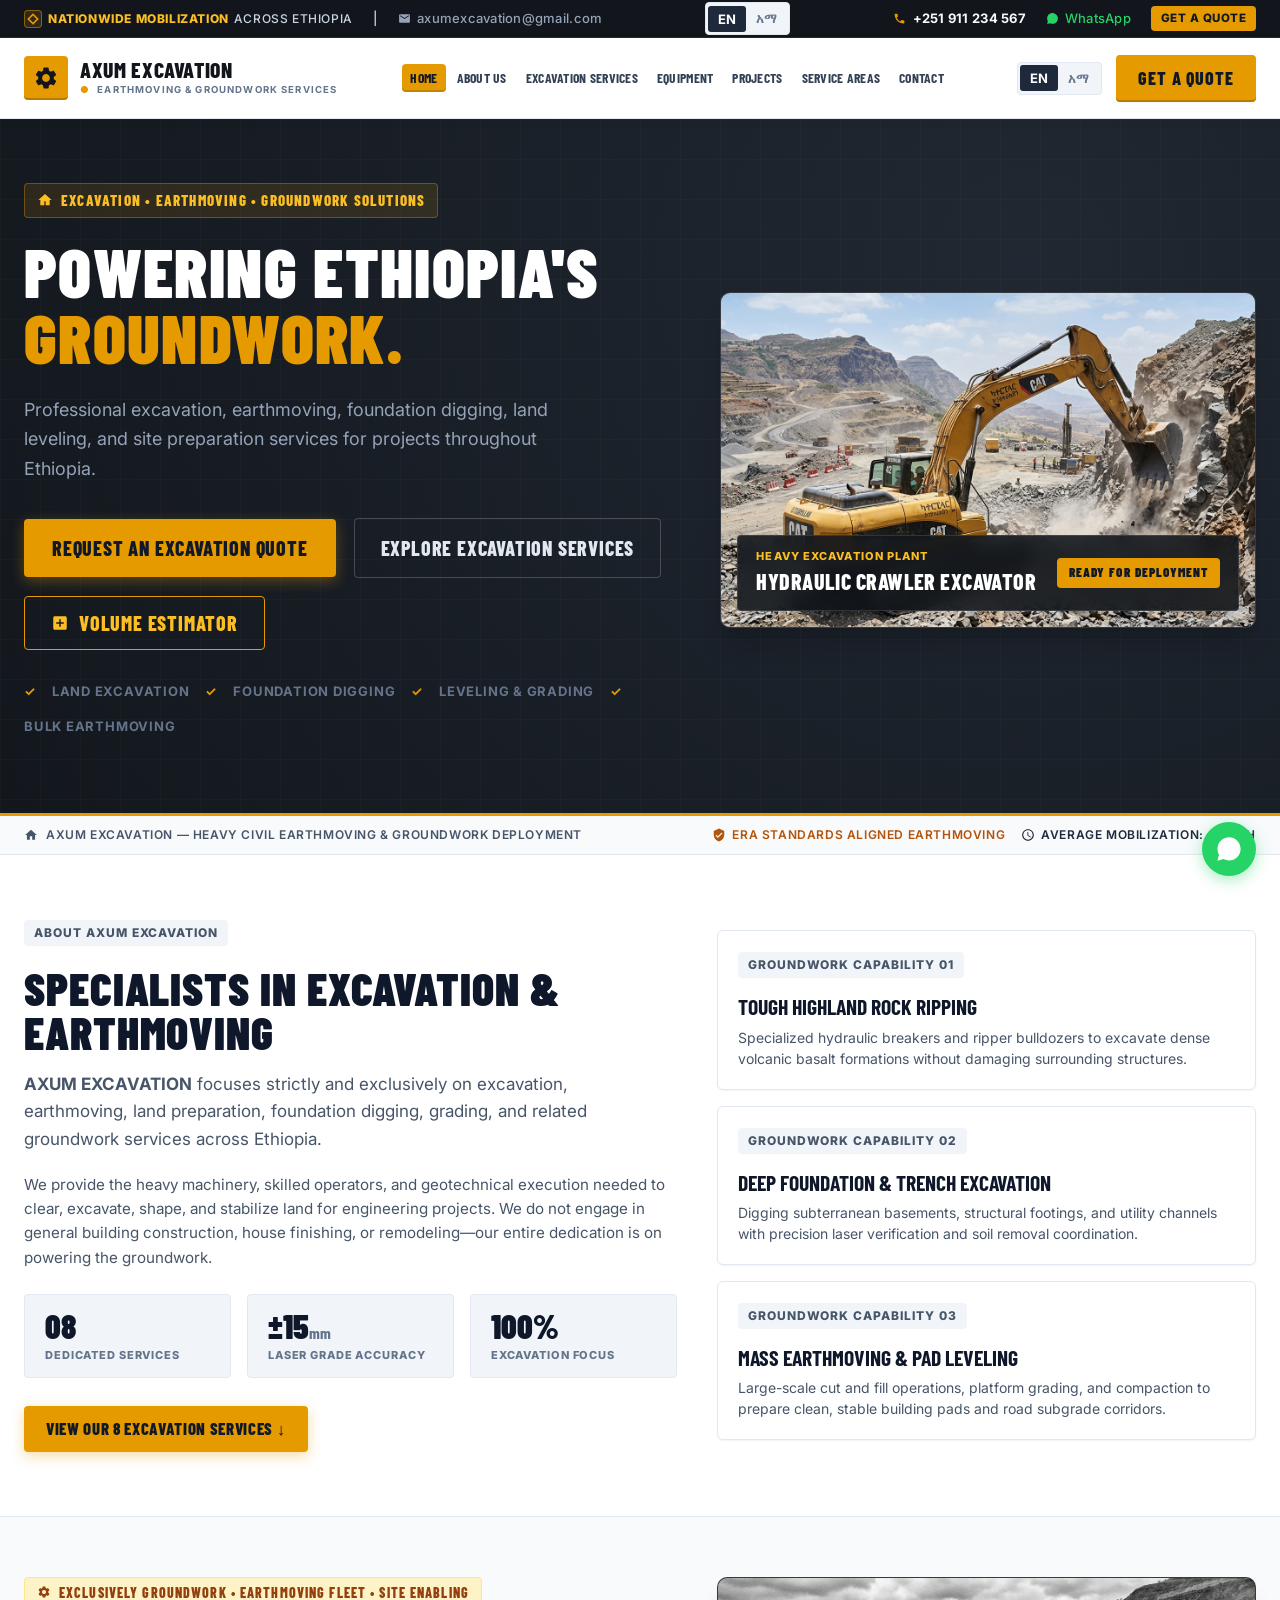
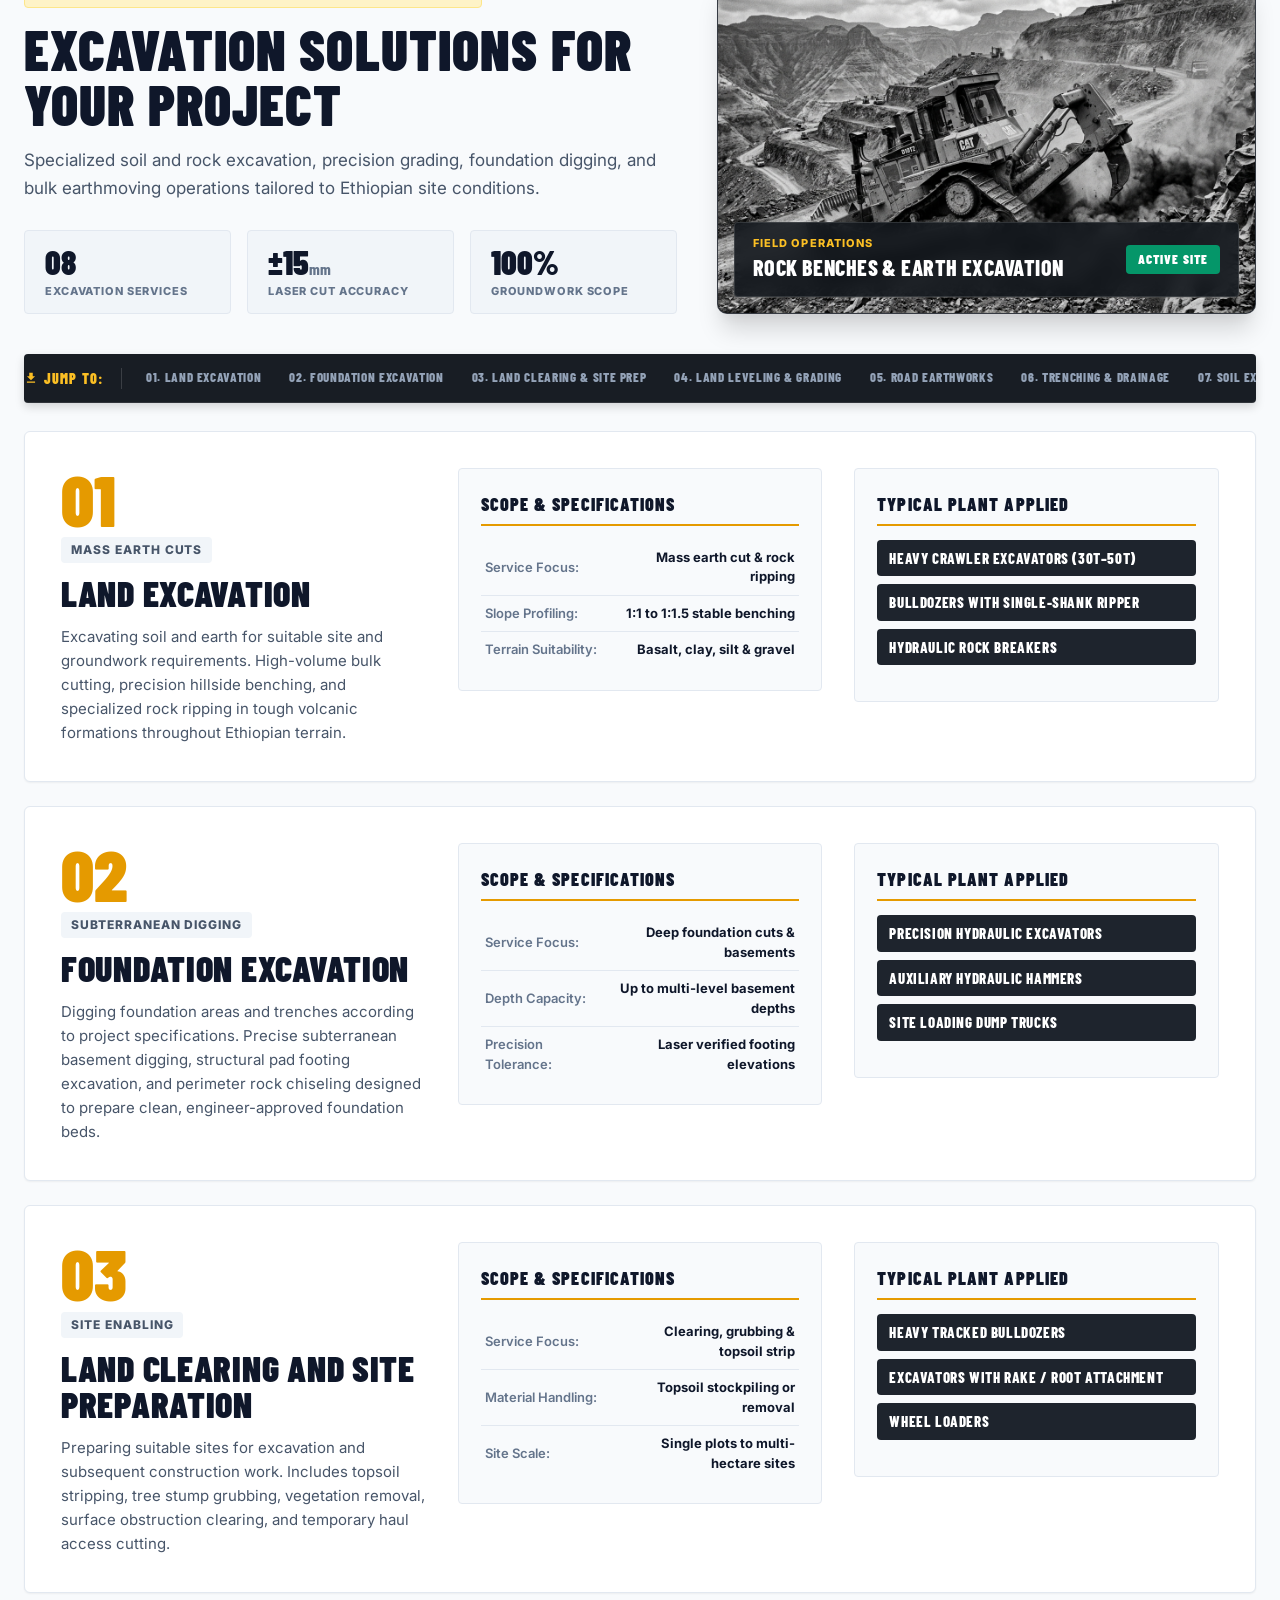
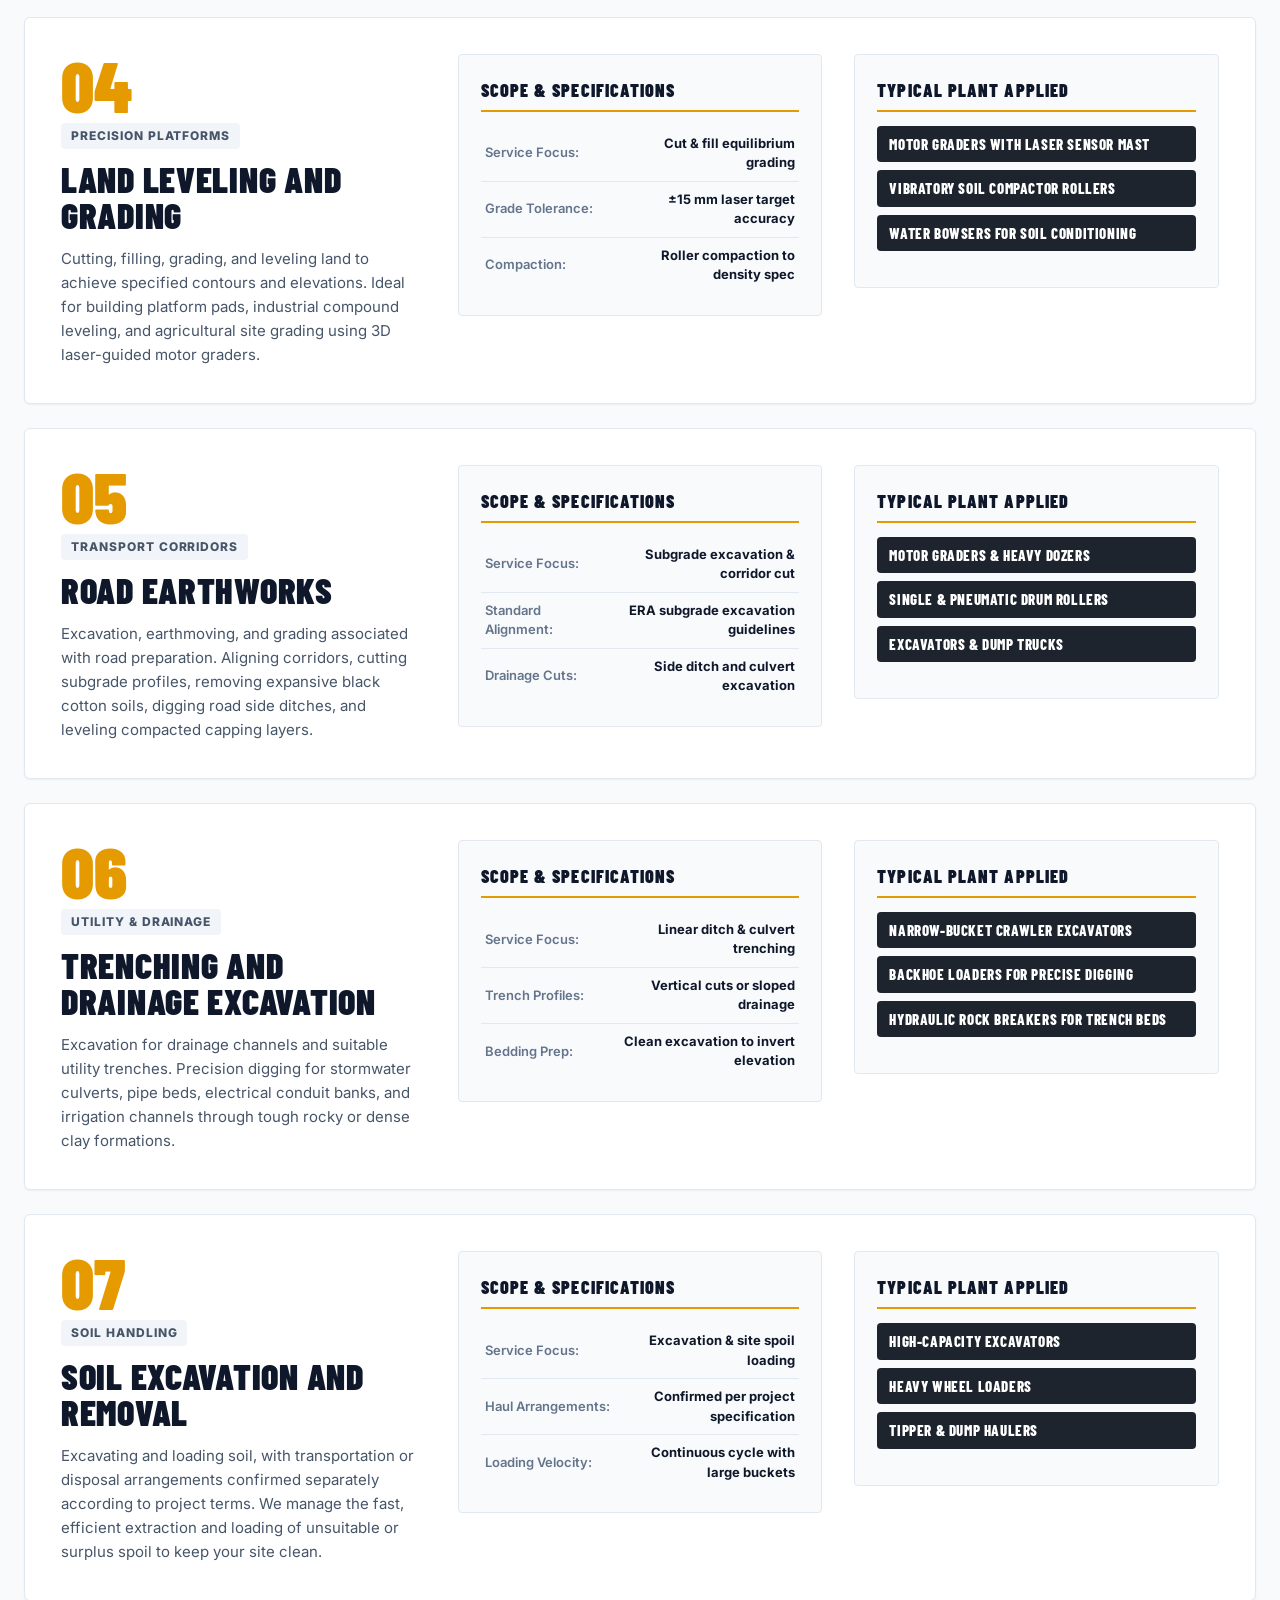
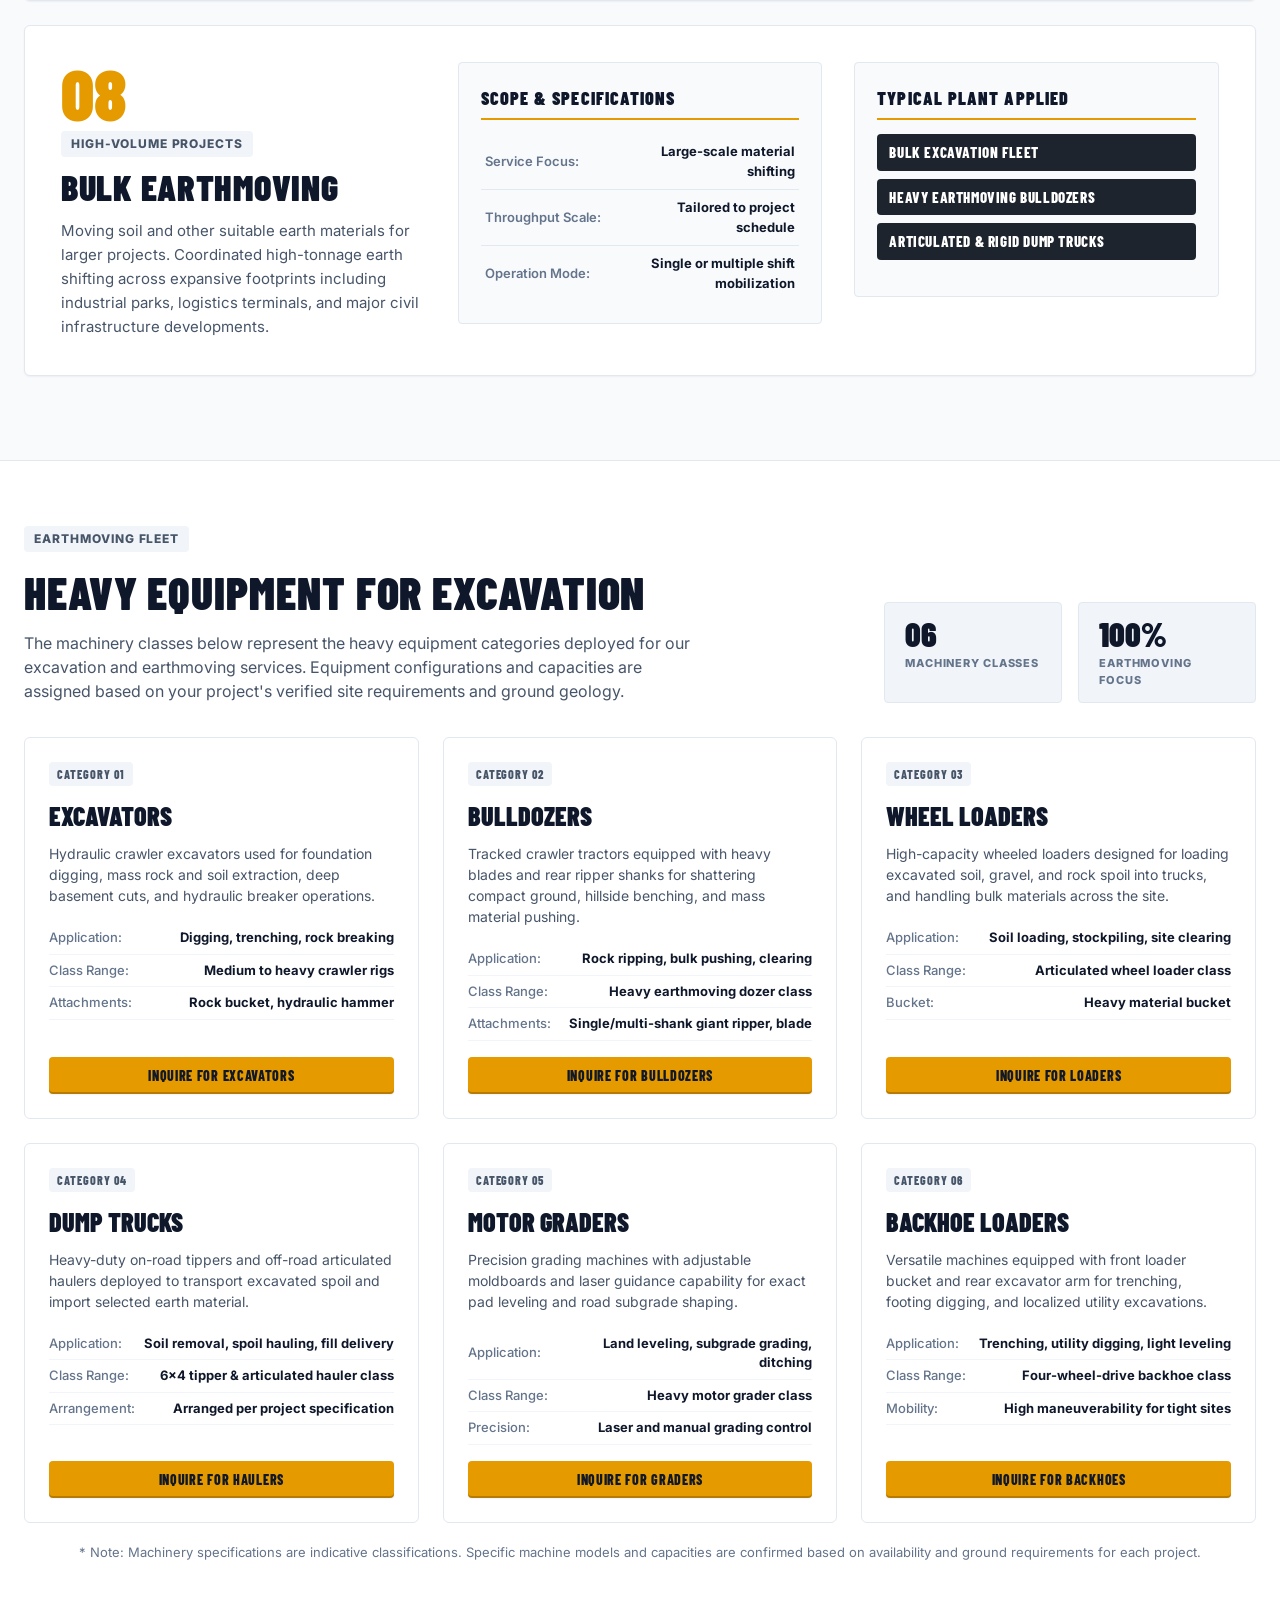
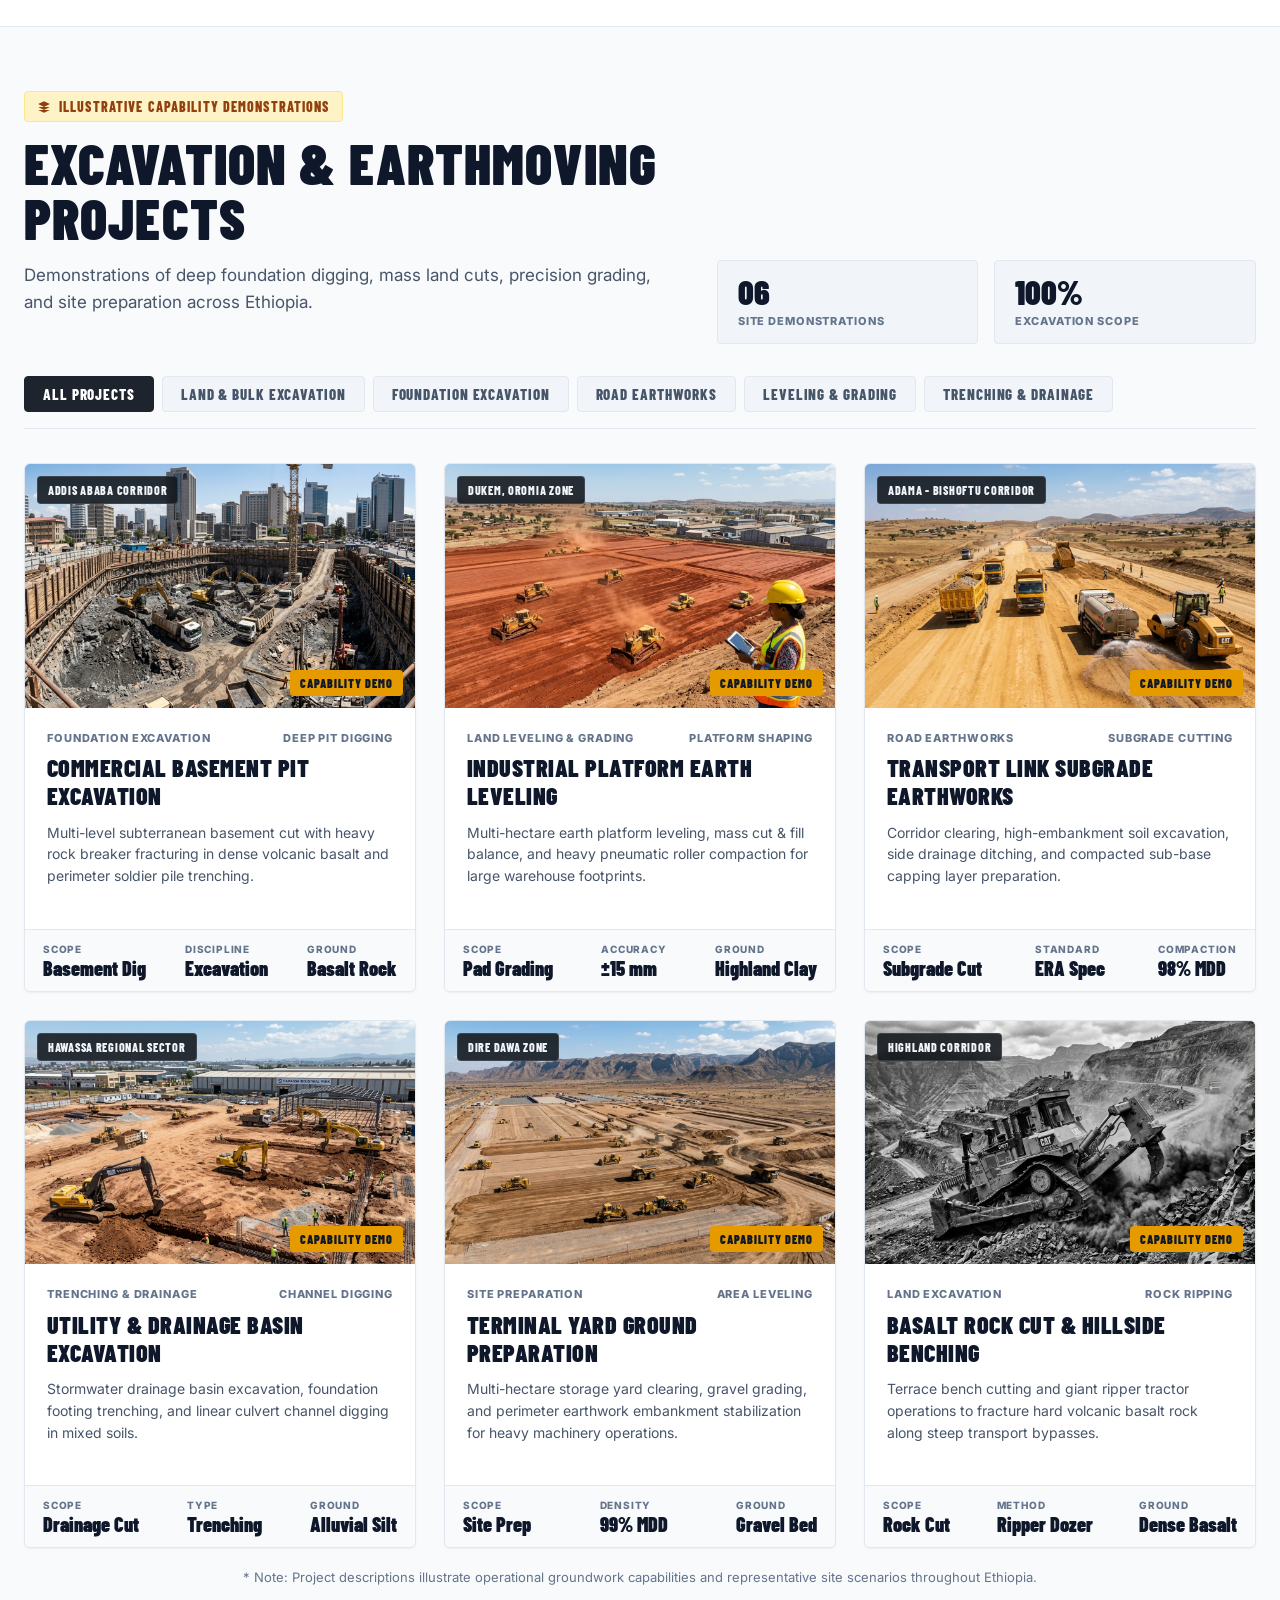
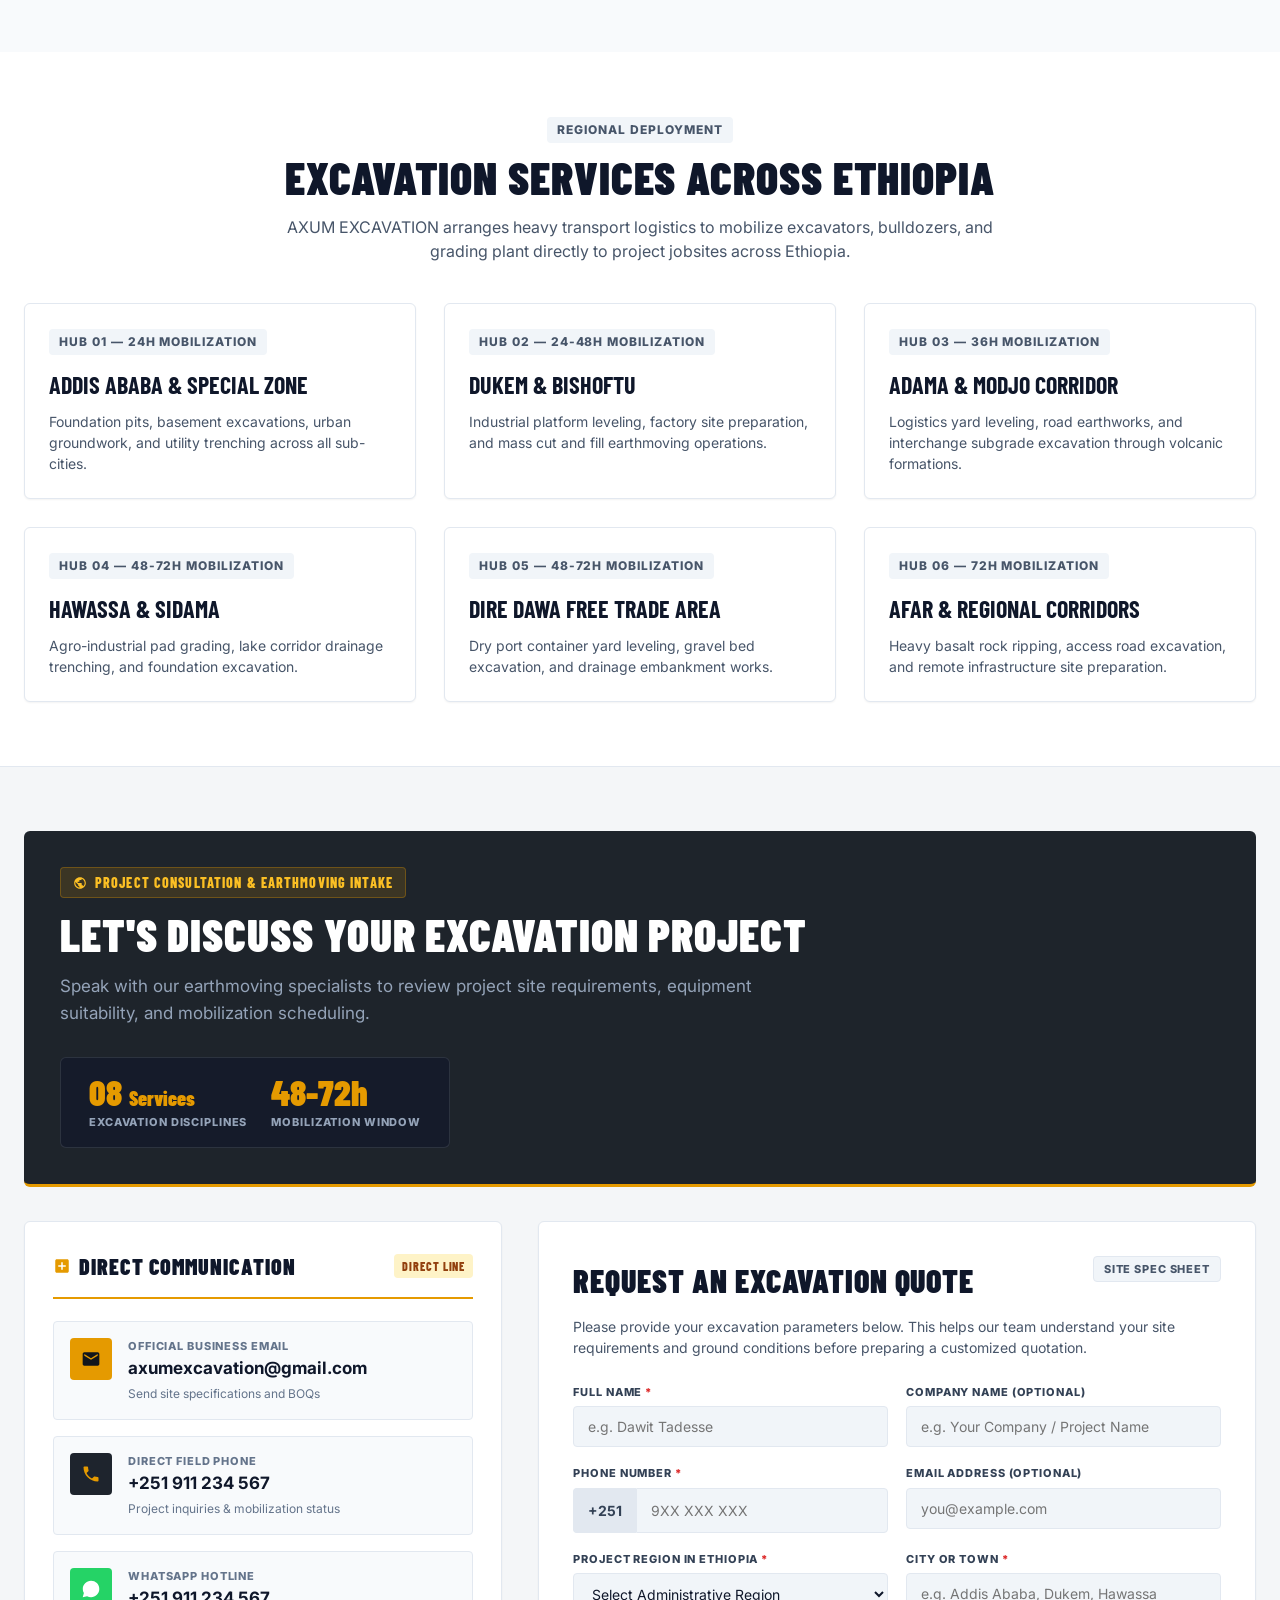
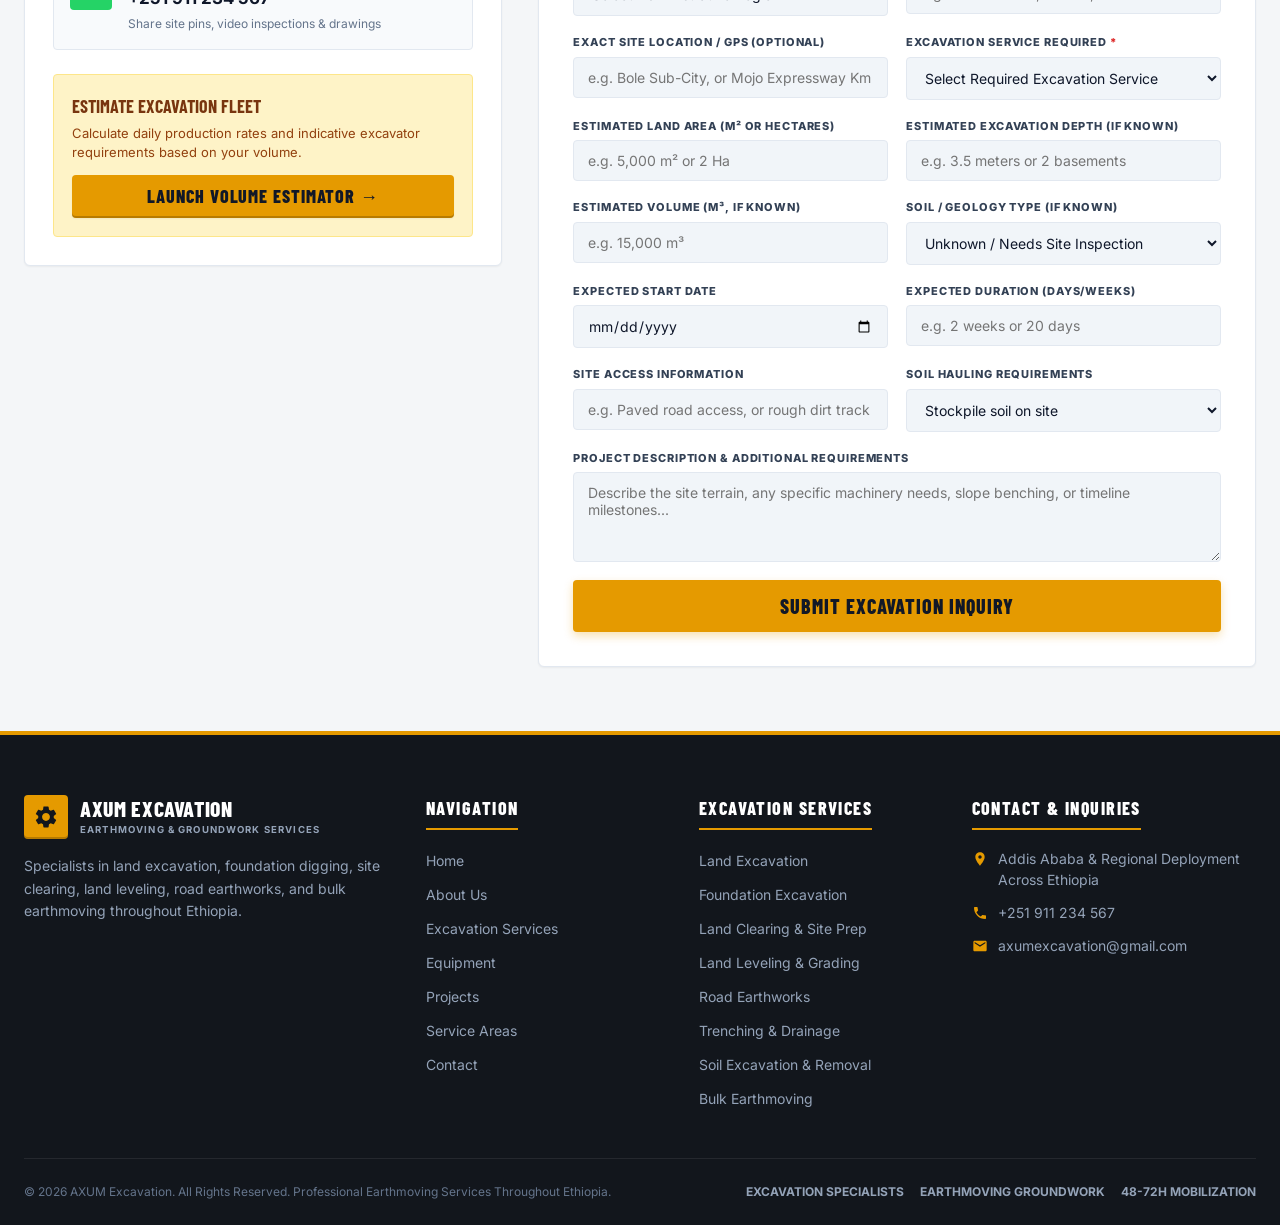
==== commit 5913a0ed: "Implement industrial 3-tier mobile responsive header matching screenshot with hazard caution stripe" ====
--- a/index.html
+++ b/index.html
@@ -14,27 +14,46 @@
   <!-- TOP BAR -->
   <aside class="top-bar" aria-label="Quick contact and mobilization hotline">
     <div class="container top-bar-inner">
-      <div class="top-bar-left">
-        <span class="top-bar-tag">
-          <svg viewBox="0 0 24 24"><path d="M12 2L2 7l10 5 10-5-10-5zM2 17l10 5 10-5M2 12l10 5 10-5"/></svg>
-          <span data-i18n="top_nationwide">Nationwide Mobilization Across Ethiopia</span>
-        </span>
-        <span class="hide-mobile">|</span>
-        <a href="mailto:axumexcavation@gmail.com" class="top-bar-link hide-mobile">
-          <svg viewBox="0 0 24 24"><path d="M20 4H4c-1.1 0-1.99.9-1.99 2L2 18c0 1.1.9 2 2 2h16c1.1 0 2-.9 2-2V6c0-1.1-.9-2-2-2zm0 4l-8 5-8-5V6l8 5 8-5v2z"/></svg>
-          axumexcavation@gmail.com
+      <!-- Tier 1: Nationwide Mobilization on left, Mobile Language Switcher on right -->
+      <div class="top-bar-tier1">
+        <div class="top-bar-left">
+          <span class="top-bar-tag">
+            <span class="mob-diamond-badge" aria-hidden="true">
+              <svg viewBox="0 0 24 24"><path d="M12 2L2 12l10 10 10-10L12 2zm0 3.8L18.2 12 12 18.2 5.8 12 12 5.8z"/></svg>
+            </span>
+            <span class="tag-text"><strong class="tag-bold" data-i18n="top_nationwide_bold">NATIONWIDE MOBILIZATION</strong> <span class="tag-sub" data-i18n="top_nationwide_sub">ACROSS ETHIOPIA</span></span>
+          </span>
+          <span class="hide-mobile">|</span>
+          <a href="mailto:axumexcavation@gmail.com" class="top-bar-link hide-mobile">
+            <svg viewBox="0 0 24 24"><path d="M20 4H4c-1.1 0-1.99.9-1.99 2L2 18c0 1.1.9 2 2 2h16c1.1 0 2-.9 2-2V6c0-1.1-.9-2-2-2zm0 4l-8 5-8-5V6l8 5 8-5v2z"/></svg>
+            axumexcavation@gmail.com
+          </a>
+        </div>
+
+        <div class="top-bar-lang hide-desktop">
+          <div class="lang-toggle" role="group" aria-label="Language selector">
+            <button class="lang-btn active" data-lang="en">EN</button>
+            <button class="lang-btn" data-lang="am">አማ</button>
+          </div>
+        </div>
+      </div>
+
+      <!-- Tier 2: Dispatch line, WhatsApp button, and Get Quote button -->
+      <div class="top-bar-right">
+        <a href="tel:+251911234567" class="top-bar-link dispatch-pill" aria-label="Call Dispatch Line">
+          <div class="dispatch-icon">
+            <svg viewBox="0 0 24 24"><path d="M6.62 10.79c1.44 2.83 3.76 5.14 6.59 6.59l2.2-2.2c.27-.27.67-.36 1.02-.24 1.12.37 2.33.57 3.57.57.55 0 1 .45 1 1V20c0 .55-.45 1-1 1-9.39 0-17-7.61-17-17 0-.55.45-1 1-1h3.5c.55 0 1 .45 1 1 0 1.25.2 2.45.57 3.57.11.35.03.74-.25 1.02l-2.2 2.2z"/></svg>
+          </div>
+          <div class="dispatch-details">
+            <span class="dispatch-label" data-i18n="dispatch_line">DISPATCH LINE</span>
+            <span class="dispatch-phone">+251 911 234 567</span>
+          </div>
         </a>
-      </div>
-      <div class="top-bar-right">
-        <a href="tel:+251911234567" class="top-bar-link">
-          <svg viewBox="0 0 24 24"><path d="M6.62 10.79c1.44 2.83 3.76 5.14 6.59 6.59l2.2-2.2c.27-.27.67-.36 1.02-.24 1.12.37 2.33.57 3.57.57.55 0 1 .45 1 1V20c0 .55-.45 1-1 1-9.39 0-17-7.61-17-17 0-.55.45-1 1-1h3.5c.55 0 1 .45 1 1 0 1.25.2 2.45.57 3.57.11.35.03.74-.25 1.02l-2.2 2.2z"/></svg>
-          +251 911 234 567
+        <a href="https://wa.me/251911234567" target="_blank" rel="noopener noreferrer" class="top-bar-link whatsapp-pill" aria-label="Chat on WhatsApp">
+          <svg viewBox="0 0 24 24"><path d="M12.04 2c-5.46 0-9.91 4.45-9.91 9.91 0 1.75.46 3.45 1.32 4.95L2.05 22l5.25-1.38c1.45.79 3.08 1.21 4.74 1.21 5.46 0 9.91-4.45 9.91-9.91 0-2.65-1.03-5.14-2.9-7.01A9.816 9.816 0 0 0 12.04 2z"/></svg>
+          <span>WhatsApp</span>
         </a>
-        <a href="https://wa.me/251911234567" target="_blank" rel="noopener noreferrer" class="top-bar-link">
-          <svg viewBox="0 0 24 24"><path d="M12.04 2c-5.46 0-9.91 4.45-9.91 9.91 0 1.75.46 3.45 1.32 4.95L2.05 22l5.25-1.38c1.45.79 3.08 1.21 4.74 1.21 5.46 0 9.91-4.45 9.91-9.91 0-2.65-1.03-5.14-2.9-7.01A9.816 9.816 0 0 0 12.04 2z"/></svg>
-          WhatsApp
-        </a>
-        <a href="#contact" class="top-bar-cta" data-i18n="btn_get_quote">Get A Quote</a>
+        <a href="#contact" class="top-bar-cta btn-quote-pill" data-i18n="btn_get_quote">GET QUOTE</a>
       </div>
     </div>
   </aside>
@@ -50,7 +69,7 @@
         </div>
         <div class="brand-text">
           <span class="brand-name" data-i18n="brand_name">AXUM EXCAVATION</span>
-          <span class="brand-sub" data-i18n="brand_sub">Earthmoving & Groundwork Services</span>
+          <span class="brand-sub"><span class="brand-dot">●</span> <span data-i18n="brand_sub">Earthmoving & Groundwork Services</span></span>
         </div>
       </a>
 
--- a/css/style.css
+++ b/css/style.css
@@ -170,6 +170,42 @@
   gap: 20px;
 }
 
+.top-bar-tier1 {
+  display: contents; /* Seamless inline flow on desktop */
+}
+
+.mob-diamond-badge {
+  display: inline-flex;
+  align-items: center;
+  justify-content: center;
+  width: 18px;
+  height: 18px;
+  border-radius: 4px;
+  background: rgba(229, 154, 0, 0.15);
+  border: 1px solid rgba(229, 154, 0, 0.5);
+  color: var(--color-primary);
+  flex-shrink: 0;
+}
+.mob-diamond-badge svg {
+  width: 11px;
+  height: 11px;
+  fill: currentColor;
+}
+
+.tag-text {
+  display: inline-flex;
+  align-items: center;
+  gap: 5px;
+}
+.tag-bold {
+  color: var(--color-hazard-yellow);
+  font-weight: 800;
+}
+.tag-sub {
+  color: #cbd5e1;
+  font-weight: 500;
+}
+
 .top-bar-tag {
   display: inline-flex;
   align-items: center;
@@ -203,19 +239,66 @@
   fill: currentColor;
 }
 
+.dispatch-pill {
+  display: inline-flex;
+  align-items: center;
+  gap: 7px;
+}
+.dispatch-icon {
+  display: inline-flex;
+  align-items: center;
+  justify-content: center;
+}
+.dispatch-icon svg {
+  width: 13px;
+  height: 13px;
+  fill: var(--color-primary);
+}
+.dispatch-details {
+  display: inline-flex;
+  flex-direction: column;
+}
+.dispatch-label {
+  display: none; /* Appears only in mobile dispatch card */
+}
+.dispatch-phone {
+  font-weight: 700;
+  color: #f8fafc;
+}
+
+.whatsapp-pill {
+  display: inline-flex;
+  align-items: center;
+  gap: 6px;
+  color: #25D366 !important;
+}
+.whatsapp-pill svg {
+  width: 13px;
+  height: 13px;
+  fill: #25D366;
+}
+
+.btn-quote-pill,
 .top-bar-cta {
   background: var(--color-primary);
   color: #111827;
-  font-weight: 700;
+  font-weight: 800;
   font-size: 0.72rem;
-  padding: 3px 10px;
+  padding: 4px 10px;
   border-radius: var(--radius-sm);
   text-transform: uppercase;
   letter-spacing: 0.04em;
   transition: background var(--transition-fast);
 }
+.btn-quote-pill:hover,
 .top-bar-cta:hover {
   background: var(--color-primary-hover);
+}
+
+.brand-dot {
+  color: var(--color-primary);
+  font-size: 0.6rem;
+  margin-right: 4px;
 }
 
 /* ==========================================================================
@@ -292,19 +375,24 @@
   display: flex;
   align-items: center;
   list-style: none;
-  gap: 6px;
+  gap: 4px;
+  flex-wrap: nowrap;
 }
 
 .nav-link {
   font-family: var(--font-display);
-  font-size: 1.0625rem;
+  font-size: 0.95rem;
   font-weight: 700;
-  letter-spacing: 0.05em;
+  letter-spacing: 0.03em;
   text-transform: uppercase;
   color: #334155;
-  padding: 8px 14px;
+  padding: 7px 11px;
   border-radius: var(--radius-sm);
   transition: all var(--transition-fast);
+  white-space: nowrap; /* Critical: Keeps About Us, Excavation Services, and Service Areas on 1 single line like other items */
+  display: inline-flex;
+  align-items: center;
+  line-height: 1.2;
 }
 
 .nav-link:hover {
@@ -316,6 +404,44 @@
   background-color: var(--color-primary);
   color: #111827;
   box-shadow: inset 0 -2px 0 rgba(0, 0, 0, 0.15);
+}
+
+/* Compact Nav Scaling for Laptops & Desktops (1025px - 1280px) */
+@media (min-width: 1025px) and (max-width: 1280px) {
+  .header-inner {
+    gap: 10px;
+  }
+  .brand-name {
+    font-size: 1.35rem;
+  }
+  .brand-sub {
+    font-size: 0.6rem;
+  }
+  .nav-menu {
+    gap: 3px;
+  }
+  .nav-link {
+    font-size: 0.85rem;
+    padding: 6px 8px;
+    letter-spacing: 0.02em;
+  }
+  .header-actions {
+    gap: 8px;
+  }
+  .btn-quote {
+    padding: 7px 12px;
+    font-size: 0.9rem;
+  }
+}
+
+@media (min-width: 1281px) {
+  .nav-menu {
+    gap: 6px;
+  }
+  .nav-link {
+    font-size: 1rem;
+    padding: 7px 12px;
+  }
 }
 
 .mobile-menu-cta {
@@ -2114,16 +2240,377 @@
    -------------------------------------------------------------------------- */
 @media (max-width: 768px) {
   :root {
-    --header-height: 68px;
+    --header-height: 64px;
   }
 
   html {
-    scroll-padding-top: 72px;
+    scroll-padding-top: 155px; /* Compensates for top-bar command tiers + sticky header */
   }
 
   .container {
     padding-left: 20px;
     padding-right: 20px;
+  }
+
+  /* ------------------------------------------------------------------------
+     MOBILE HEADER & COMMAND BAR (SCREENSHOT REPLICA)
+     ------------------------------------------------------------------------ */
+  .hide-desktop {
+    display: inline-flex !important;
+  }
+  .header-actions .btn-quote,
+  .header-actions .lang-toggle {
+    display: none !important;
+  }
+
+  /* TOP BAR: Dark Multi-Tier Mobile Bar */
+  .top-bar {
+    height: auto !important;
+    padding: 0 !important;
+    background: #0c1017 !important;
+    border-bottom: 1px solid rgba(255, 255, 255, 0.08) !important;
+  }
+
+  .top-bar-inner {
+    display: flex !important;
+    flex-direction: column !important;
+    width: 100% !important;
+    padding: 0 !important;
+    max-width: 100% !important;
+    gap: 0 !important;
+  }
+
+  /* TIER 1: Nationwide Mobilization + Language Toggle */
+  .top-bar-tier1 {
+    display: flex !important;
+    justify-content: space-between !important;
+    align-items: center !important;
+    width: 100% !important;
+    padding: 7px 14px !important;
+    background: #090d14 !important;
+    border-bottom: 1px solid rgba(255, 255, 255, 0.06) !important;
+    gap: 8px !important;
+  }
+
+  .top-bar-left {
+    display: flex !important;
+    align-items: center !important;
+    gap: 8px !important;
+    min-width: 0 !important;
+    flex: 1 !important;
+  }
+
+  .mob-diamond-badge {
+    width: 20px !important;
+    height: 20px !important;
+    border-radius: 4px !important;
+    background: rgba(229, 154, 0, 0.12) !important;
+    border: 1px solid rgba(229, 154, 0, 0.7) !important;
+    color: var(--color-primary) !important;
+    display: inline-flex !important;
+    align-items: center !important;
+    justify-content: center !important;
+    flex-shrink: 0 !important;
+  }
+  .mob-diamond-badge svg {
+    width: 12px !important;
+    height: 12px !important;
+    fill: currentColor !important;
+  }
+
+  .top-bar-tag {
+    display: flex !important;
+    align-items: center !important;
+    gap: 5px !important;
+    font-size: 0.6875rem !important;
+    white-space: nowrap !important;
+    overflow: hidden !important;
+    text-overflow: ellipsis !important;
+    min-width: 0 !important;
+  }
+
+  .tag-text {
+    display: inline-flex !important;
+    align-items: center !important;
+    gap: 4px !important;
+    overflow: hidden !important;
+    text-overflow: ellipsis !important;
+    white-space: nowrap !important;
+  }
+
+  .tag-bold {
+    color: #e59a00 !important;
+    font-weight: 800 !important;
+    letter-spacing: 0.04em !important;
+    text-transform: uppercase !important;
+    flex-shrink: 0 !important;
+  }
+
+  .tag-sub {
+    color: #cbd5e1 !important;
+    font-weight: 600 !important;
+    text-transform: uppercase !important;
+    overflow: hidden !important;
+    text-overflow: ellipsis !important;
+    white-space: nowrap !important;
+  }
+
+  .top-bar-lang {
+    display: flex !important;
+    align-items: center !important;
+    flex-shrink: 0 !important;
+  }
+
+  .top-bar-lang .lang-toggle {
+    background: #141b26 !important;
+    border: 1px solid rgba(255, 255, 255, 0.15) !important;
+    border-radius: 5px !important;
+    padding: 2px !important;
+  }
+
+  .top-bar-lang .lang-btn {
+    padding: 3px 8px !important;
+    font-size: 0.72rem !important;
+    font-weight: 700 !important;
+    color: #8da2be !important;
+    border-radius: 3px !important;
+    border: none !important;
+    background: transparent !important;
+  }
+
+  .top-bar-lang .lang-btn.active {
+    background: #233044 !important;
+    color: #ffffff !important;
+  }
+
+  /* TIER 2: Dispatch Line + WhatsApp + Get Quote */
+  .top-bar-right {
+    display: flex !important;
+    align-items: center !important;
+    justify-content: space-between !important;
+    width: 100% !important;
+    padding: 8px 14px !important;
+    background: #101622 !important;
+    gap: 8px !important;
+  }
+
+  .dispatch-pill {
+    display: flex !important;
+    align-items: center !important;
+    gap: 8px !important;
+    background: #172130 !important;
+    border: 1px solid rgba(255, 255, 255, 0.1) !important;
+    border-radius: 6px !important;
+    padding: 6px 10px !important;
+    text-decoration: none !important;
+    flex: 1.2 !important;
+    min-width: 0 !important;
+    transition: background 0.15s ease !important;
+  }
+
+  .dispatch-pill:hover,
+  .dispatch-pill:active {
+    background: #1f2c40 !important;
+  }
+
+  .dispatch-icon {
+    width: 22px !important;
+    height: 22px !important;
+    border-radius: 4px !important;
+    background: rgba(229, 154, 0, 0.15) !important;
+    display: flex !important;
+    align-items: center !important;
+    justify-content: center !important;
+    flex-shrink: 0 !important;
+  }
+
+  .dispatch-icon svg {
+    width: 12px !important;
+    height: 12px !important;
+    fill: var(--color-primary) !important;
+  }
+
+  .dispatch-details {
+    display: flex !important;
+    flex-direction: column !important;
+    min-width: 0 !important;
+  }
+
+  .dispatch-label {
+    display: block !important;
+    font-size: 0.5625rem !important;
+    font-weight: 700 !important;
+    letter-spacing: 0.06em !important;
+    color: #7e94b2 !important;
+    text-transform: uppercase !important;
+    line-height: 1.1 !important;
+  }
+
+  .dispatch-phone {
+    font-size: 0.78rem !important;
+    font-weight: 800 !important;
+    color: #ffffff !important;
+    white-space: nowrap !important;
+    line-height: 1.2 !important;
+  }
+
+  .whatsapp-pill {
+    display: inline-flex !important;
+    align-items: center !important;
+    justify-content: center !important;
+    gap: 5px !important;
+    background: rgba(37, 211, 102, 0.12) !important;
+    border: 1px solid rgba(37, 211, 102, 0.35) !important;
+    border-radius: 6px !important;
+    padding: 8px 11px !important;
+    color: #25D366 !important;
+    font-size: 0.78rem !important;
+    font-weight: 700 !important;
+    text-decoration: none !important;
+    white-space: nowrap !important;
+    flex-shrink: 0 !important;
+    transition: all 0.15s ease !important;
+  }
+
+  .whatsapp-pill:hover,
+  .whatsapp-pill:active {
+    background: rgba(37, 211, 102, 0.22) !important;
+    box-shadow: 0 0 10px rgba(37, 211, 102, 0.25) !important;
+  }
+
+  .whatsapp-pill svg {
+    width: 14px !important;
+    height: 14px !important;
+    fill: #25D366 !important;
+  }
+
+  .btn-quote-pill {
+    display: inline-flex !important;
+    align-items: center !important;
+    justify-content: center !important;
+    background: var(--color-primary) !important;
+    color: #111827 !important;
+    font-weight: 800 !important;
+    font-size: 0.76rem !important;
+    letter-spacing: 0.05em !important;
+    text-transform: uppercase !important;
+    border-radius: 6px !important;
+    padding: 8px 12px !important;
+    text-decoration: none !important;
+    white-space: nowrap !important;
+    flex-shrink: 0 !important;
+    box-shadow: 0 2px 8px rgba(229, 154, 0, 0.3) !important;
+    transition: all 0.15s ease !important;
+  }
+
+  .btn-quote-pill:hover,
+  .btn-quote-pill:active {
+    background: var(--color-primary-hover) !important;
+    transform: translateY(-1px) !important;
+  }
+
+  /* TIER 3: MAIN HEADER (BRAND + HAMBURGER + INDUSTRIAL HAZARD STRIPE) */
+  .main-header {
+    background: #080c13 !important; /* Deep dark industrial surface matching screenshot */
+    border-bottom: none !important;
+    position: sticky !important;
+    top: 0 !important;
+    z-index: 1000 !important;
+    box-shadow: 0 4px 20px rgba(0, 0, 0, 0.45) !important;
+  }
+
+  /* Authentic Construction Hazard Caution Tape Border */
+  .main-header::after {
+    content: '' !important;
+    display: block !important;
+    width: 100% !important;
+    height: 5px !important;
+    background: repeating-linear-gradient(
+      -45deg,
+      #e59a00 0,
+      #e59a00 12px,
+      #0e141f 12px,
+      #0e141f 24px
+    ) !important;
+    box-shadow: 0 1px 4px rgba(0, 0, 0, 0.5) !important;
+  }
+
+  .header-inner {
+    height: 64px !important;
+    padding: 0 14px !important;
+  }
+
+  .brand-logo {
+    gap: 12px !important;
+    align-items: center !important;
+  }
+
+  .brand-icon {
+    width: 44px !important;
+    height: 44px !important;
+    background: var(--color-primary) !important;
+    color: #111827 !important;
+    border-radius: 10px !important;
+    box-shadow: 0 0 18px rgba(229, 154, 0, 0.55) !important; /* Glowing Yellow Icon */
+    flex-shrink: 0 !important;
+  }
+
+  .brand-icon svg {
+    width: 26px !important;
+    height: 26px !important;
+  }
+
+  .brand-name {
+    color: #ffffff !important;
+    font-size: 1.45rem !important;
+    font-weight: 800 !important;
+    letter-spacing: 0.04em !important;
+    line-height: 1 !important;
+  }
+
+  .brand-sub {
+    color: #8da2be !important;
+    font-size: 0.62rem !important;
+    font-weight: 700 !important;
+    letter-spacing: 0.07em !important;
+    display: flex !important;
+    align-items: center !important;
+    gap: 4px !important;
+    margin-top: 3px !important;
+  }
+
+  .brand-dot {
+    color: var(--color-primary) !important;
+    font-size: 0.6rem !important;
+  }
+
+  /* Hamburger Button */
+  .mobile-toggle {
+    display: inline-flex !important;
+    align-items: center !important;
+    justify-content: center !important;
+    width: 42px !important;
+    height: 42px !important;
+    min-width: 42px !important;
+    min-height: 42px !important;
+    background: #141c28 !important;
+    border: 1px solid rgba(255, 255, 255, 0.16) !important;
+    border-radius: 8px !important;
+    color: #ffffff !important;
+    cursor: pointer !important;
+    transition: all var(--transition-fast) !important;
+  }
+
+  .mobile-toggle:hover,
+  .mobile-toggle:active {
+    background: #1d283a !important;
+    border-color: var(--color-primary) !important;
+  }
+
+  .mobile-toggle svg {
+    width: 22px !important;
+    height: 22px !important;
+    fill: #ffffff !important;
   }
 
   /* Typography Scaling */
@@ -2413,30 +2900,6 @@
     font-size: 0.625rem;
   }
 
-  /* Top Bar Mobile Format */
-  .top-bar {
-    height: auto;
-    padding: 6px 0;
-  }
-
-  .top-bar-left span.hide-mobile,
-  .top-bar-left a.hide-mobile {
-    display: none !important;
-  }
-
-  .top-bar-left {
-    gap: 8px;
-  }
-
-  .top-bar-right {
-    gap: 12px;
-  }
-
-  .top-bar-tag {
-    font-size: 0.6875rem;
-    gap: 4px;
-  }
-
   /* Technical Breadcrumb Strip */
   .registry-inner {
     flex-direction: column;
@@ -2456,34 +2919,78 @@
    -------------------------------------------------------------------------- */
 @media (max-width: 375px) {
   .container {
-    padding-left: 14px;
-    padding-right: 14px;
+    padding-left: 12px;
+    padding-right: 12px;
+  }
+
+  .top-bar-tier1 {
+    padding: 6px 10px !important;
+  }
+
+  .top-bar-right {
+    padding: 6px 10px !important;
+    gap: 6px !important;
+  }
+
+  .dispatch-pill {
+    padding: 5px 7px !important;
+    gap: 6px !important;
+  }
+
+  .dispatch-icon {
+    width: 18px !important;
+    height: 18px !important;
+  }
+
+  .dispatch-icon svg {
+    width: 10px !important;
+    height: 10px !important;
+  }
+
+  .dispatch-phone {
+    font-size: 0.7rem !important;
+  }
+
+  .dispatch-label {
+    font-size: 0.5rem !important;
+  }
+
+  .whatsapp-pill {
+    padding: 6px 8px !important;
+    font-size: 0.72rem !important;
+  }
+
+  .btn-quote-pill {
+    padding: 6px 8px !important;
+    font-size: 0.72rem !important;
+  }
+
+  .header-inner {
+    padding: 0 10px !important;
   }
 
   .brand-icon {
-    width: 36px;
-    height: 36px;
+    width: 38px !important;
+    height: 38px !important;
   }
   .brand-icon svg {
-    width: 20px;
-    height: 20px;
+    width: 22px !important;
+    height: 22px !important;
   }
 
   .brand-name {
-    font-size: 1.2rem;
+    font-size: 1.25rem !important;
   }
 
   .brand-sub {
-    font-size: 0.58rem;
-  }
-
-  .lang-toggle {
-    padding: 1px;
-  }
-
-  .lang-btn {
-    padding: 4px 7px;
-    font-size: 0.75rem;
+    font-size: 0.55rem !important;
+  }
+
+  .mobile-toggle {
+    width: 38px !important;
+    height: 38px !important;
+    min-width: 38px !important;
+    min-height: 38px !important;
   }
 
   .hero-title {
@@ -2596,6 +3103,7 @@
 body.amharic-mode .btn-submit-tender {
   font-family: var(--font-amharic);
   letter-spacing: 0;
+  white-space: nowrap;
 }
 
 /* --------------------------------------------------------------------------
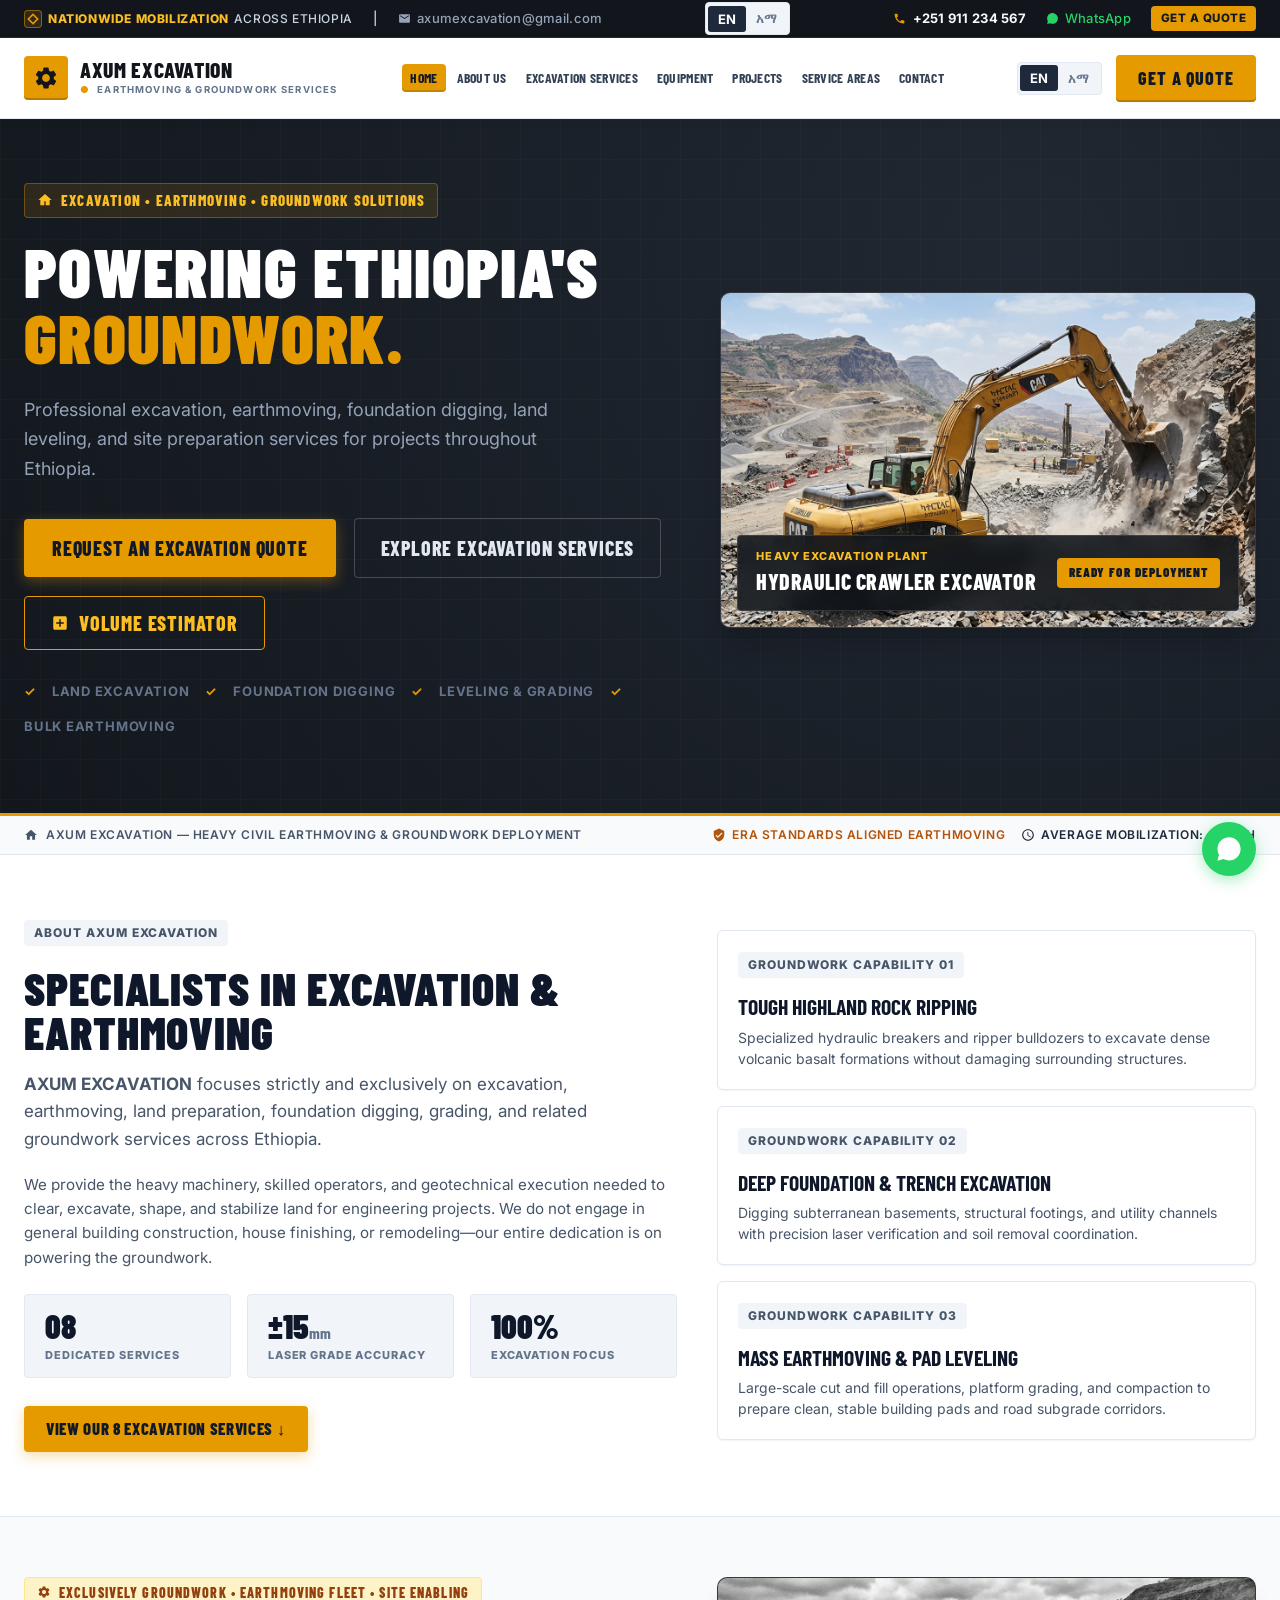
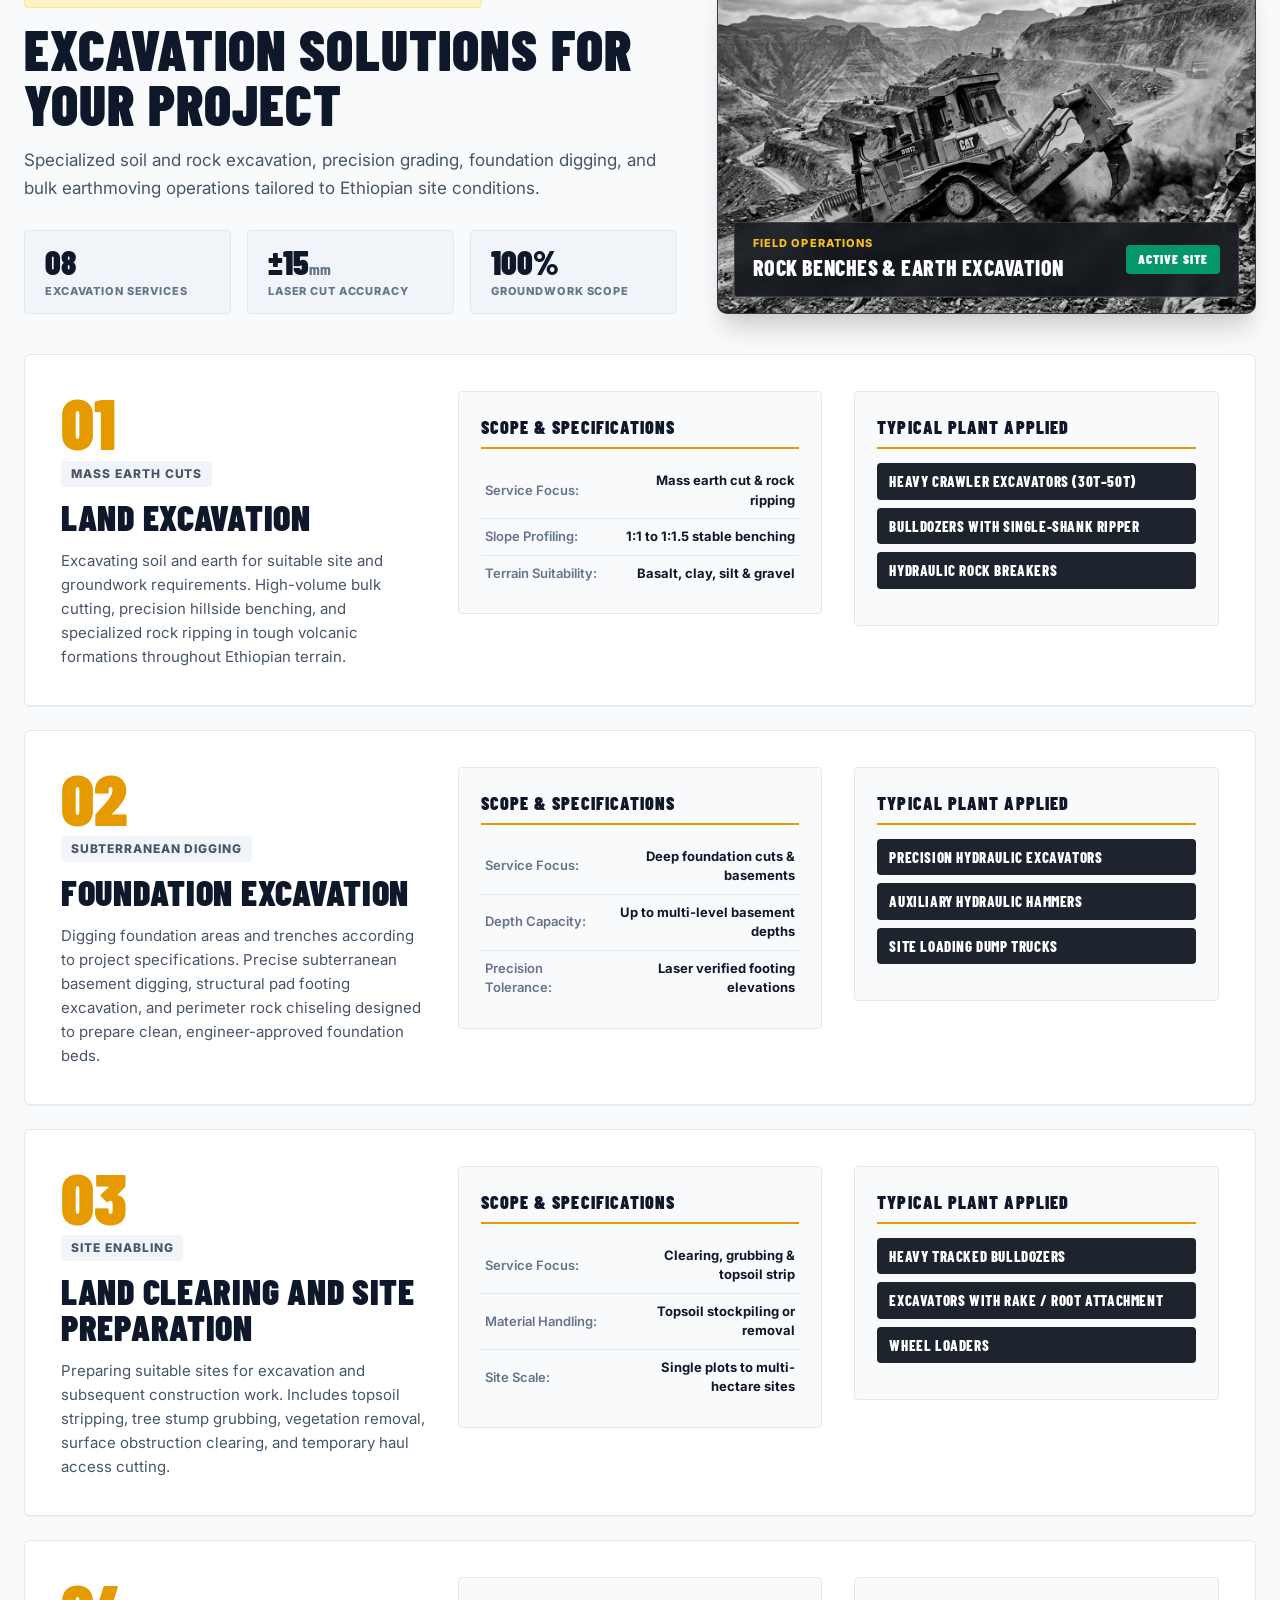
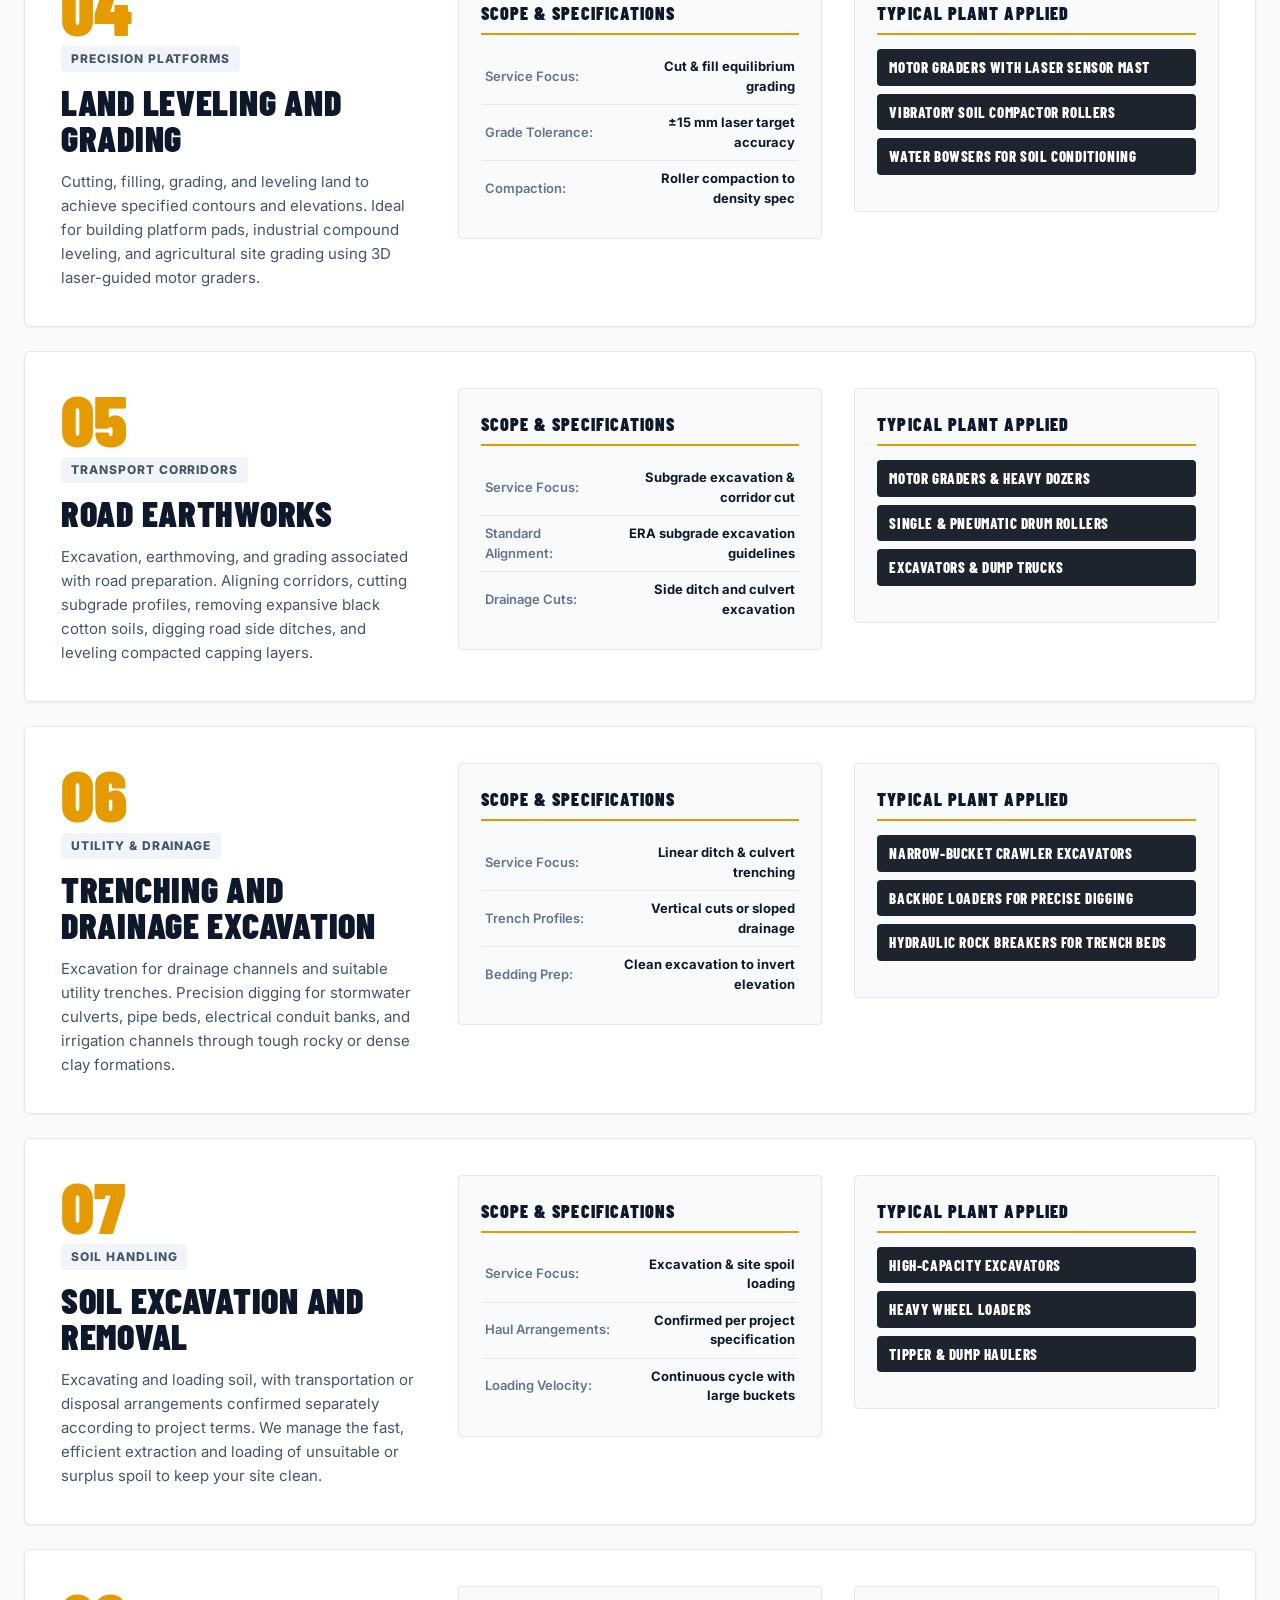
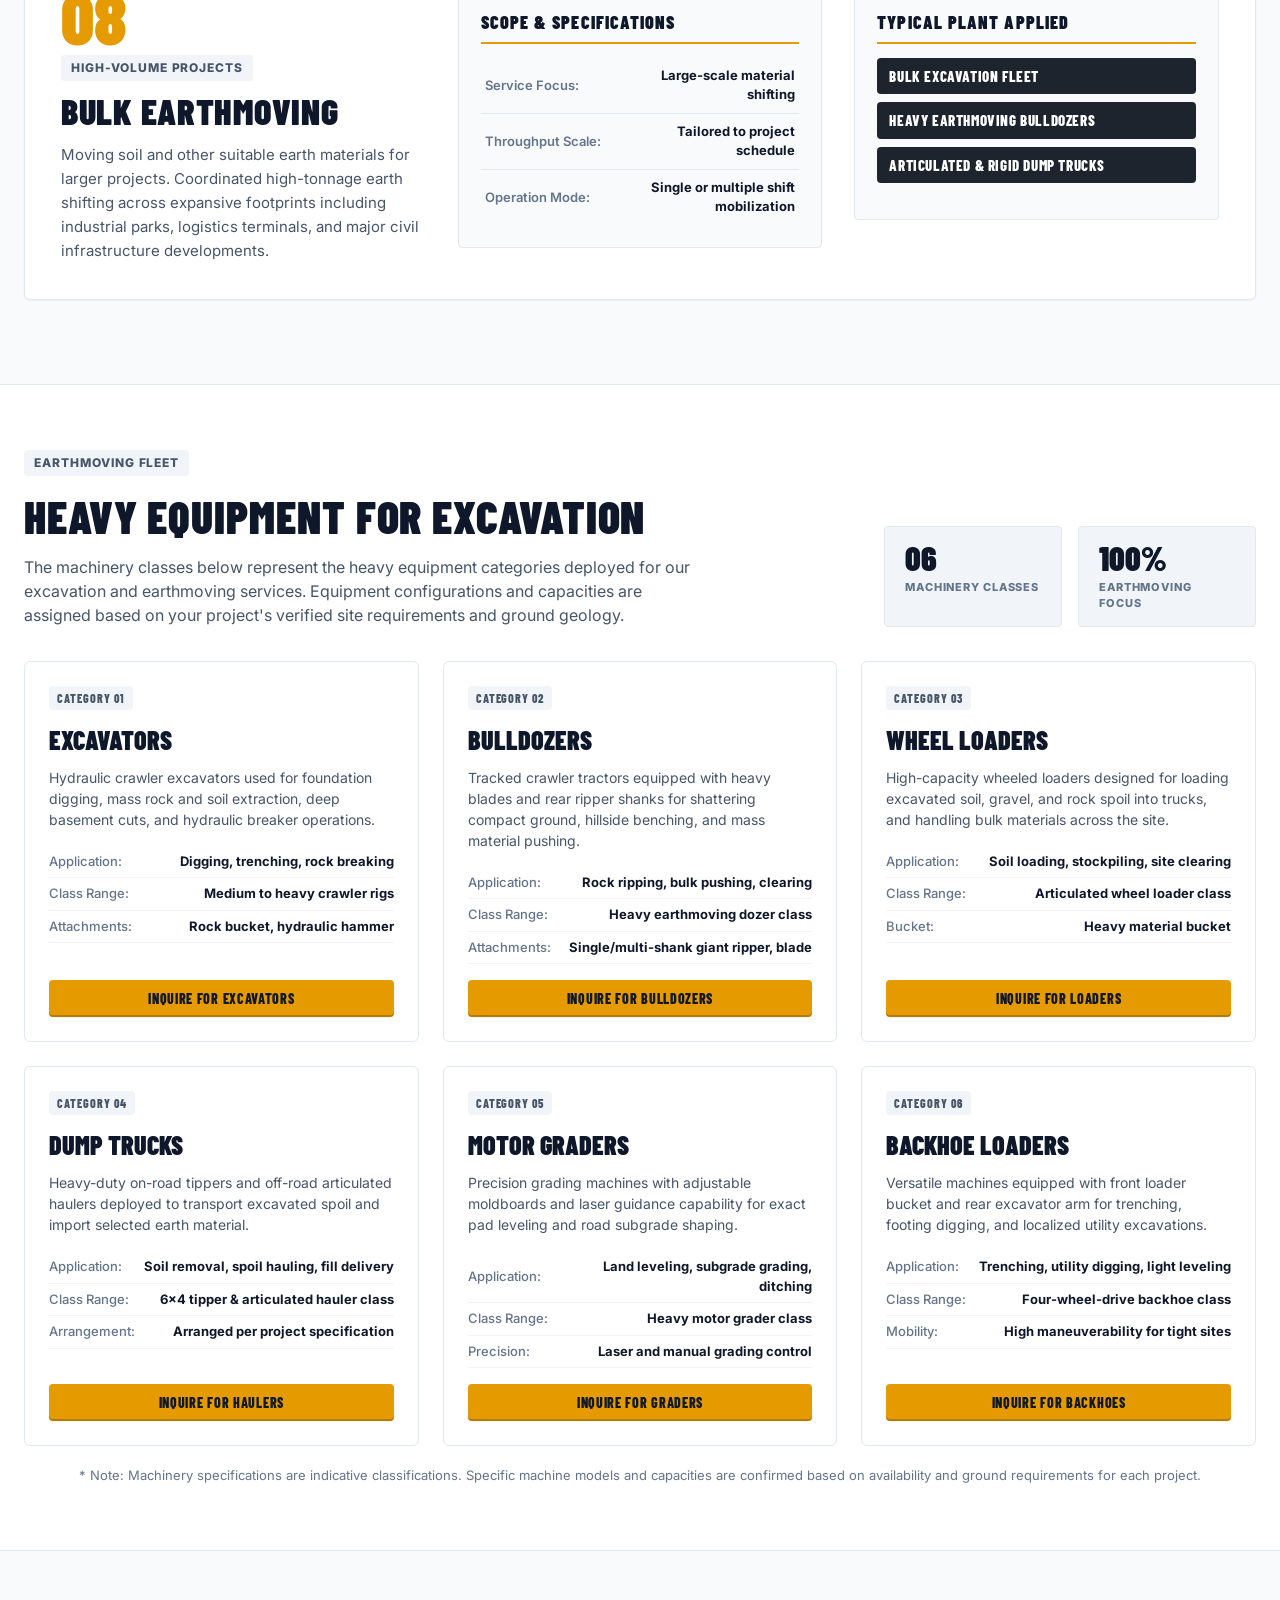
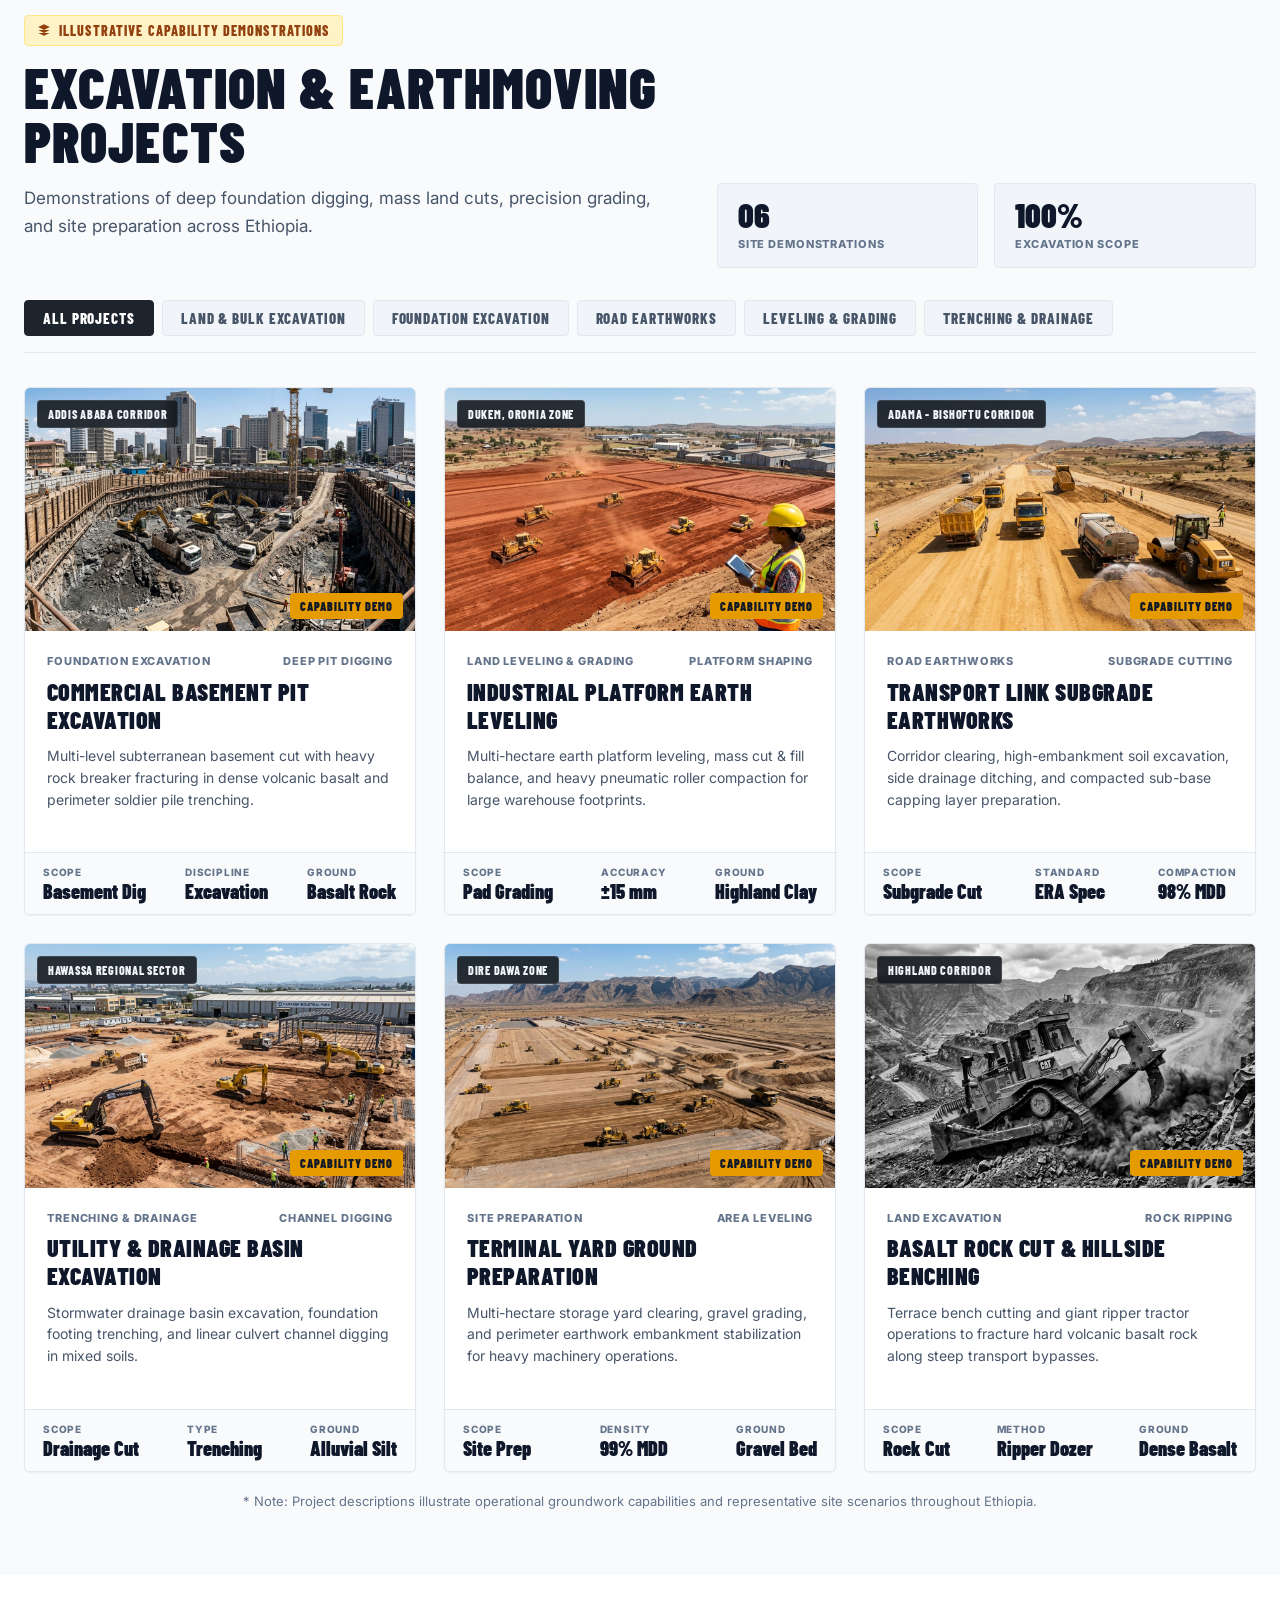
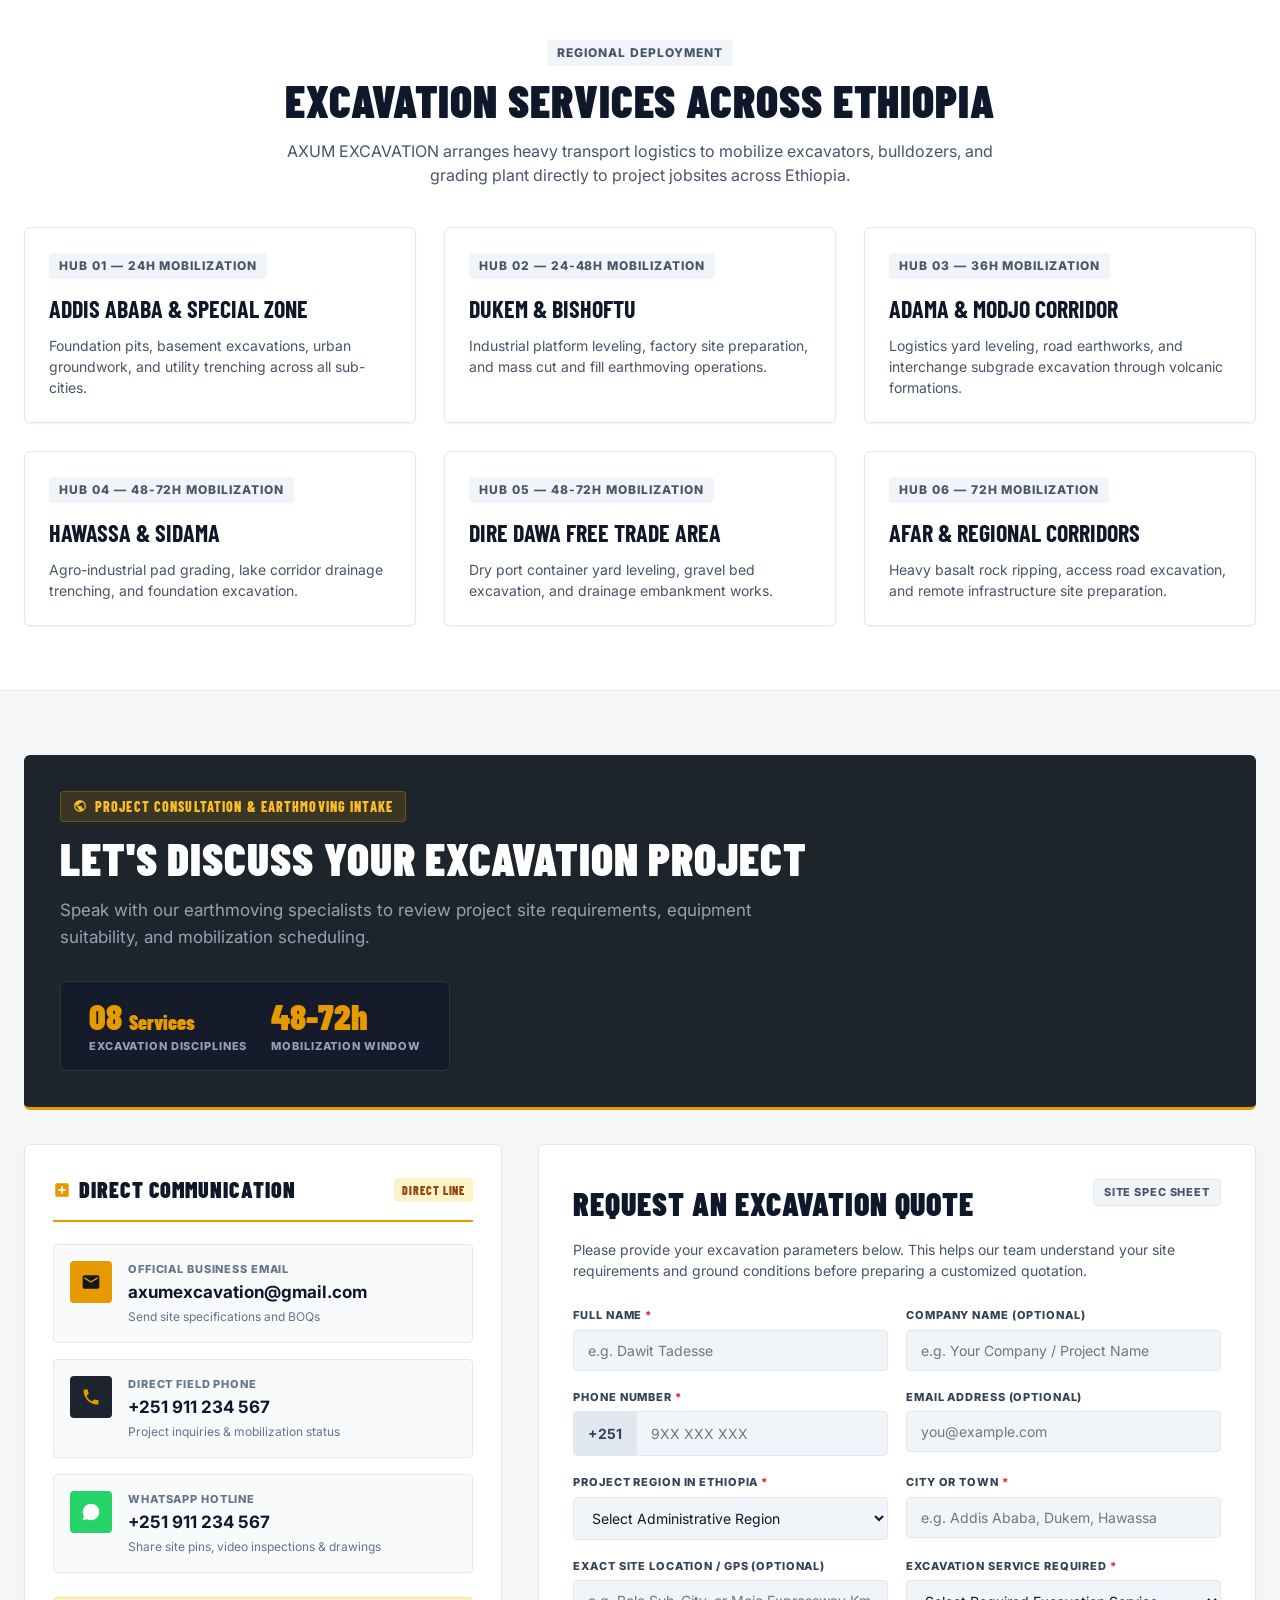
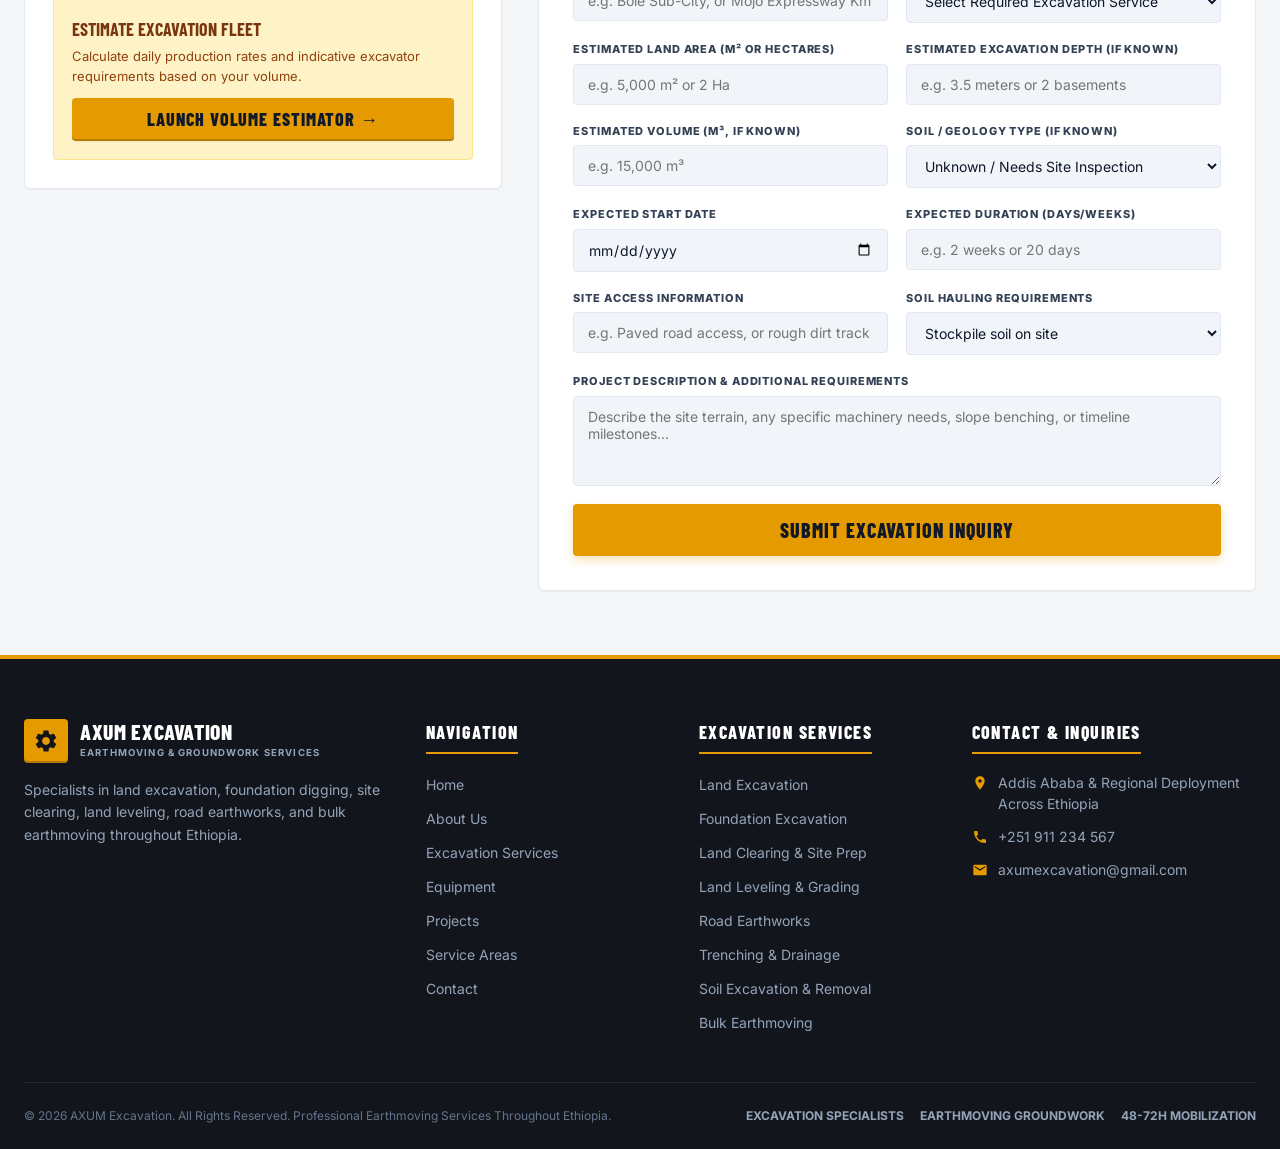
==== commit d8632201: "Remove sticky jump-to navigation bar and header hazard caution stripe" ====
--- a/index.html
+++ b/index.html
@@ -295,23 +295,7 @@
           </div>
         </div>
 
-        <!-- Sticky Jump-To Strip for 8 Excavation Services -->
-        <nav class="jump-to-bar" aria-label="Services navigation" style="border-radius:var(--radius-sm); margin-bottom:28px;">
-          <div class="container jump-to-inner">
-            <span class="jump-label">
-              <svg viewBox="0 0 24 24"><path d="M19 9h-4V3H9v6H5l7 7 7-7zM5 18v2h14v-2H5z"/></svg>
-              Jump To:
-            </span>
-            <a href="#sec-01" class="jump-link active">01. Land Excavation</a>
-            <a href="#sec-02" class="jump-link">02. Foundation Excavation</a>
-            <a href="#sec-03" class="jump-link">03. Land Clearing & Site Prep</a>
-            <a href="#sec-04" class="jump-link">04. Land Leveling & Grading</a>
-            <a href="#sec-05" class="jump-link">05. Road Earthworks</a>
-            <a href="#sec-06" class="jump-link">06. Trenching & Drainage</a>
-            <a href="#sec-07" class="jump-link">07. Soil Excavation & Removal</a>
-            <a href="#sec-08" class="jump-link">08. Bulk Earthmoving</a>
-          </div>
-        </nav>
+
 
         <!-- Service 01: Land Excavation -->
         <div class="discipline-card" id="sec-01" style="margin-bottom:24px;">
--- a/css/style.css
+++ b/css/style.css
@@ -989,17 +989,8 @@
   margin-top: 4px;
 }
 
-/* ==========================================================================
-   SERVICES STICKY JUMP-TO BAR
-   ========================================================================== */
 .jump-to-bar {
-  background: #181d24;
-  color: #ffffff;
-  border-bottom: 1px solid rgba(255, 255, 255, 0.1);
-  position: sticky;
-  top: var(--header-height);
-  z-index: 900;
-  box-shadow: 0 4px 10px rgba(0, 0, 0, 0.15);
+  display: none !important;
 }
 
 .jump-to-inner {
@@ -2509,30 +2500,14 @@
     transform: translateY(-1px) !important;
   }
 
-  /* TIER 3: MAIN HEADER (BRAND + HAMBURGER + INDUSTRIAL HAZARD STRIPE) */
+  /* TIER 3: MAIN HEADER (BRAND + HAMBURGER) */
   .main-header {
     background: #080c13 !important; /* Deep dark industrial surface matching screenshot */
-    border-bottom: none !important;
+    border-bottom: 1px solid rgba(255, 255, 255, 0.08) !important;
     position: sticky !important;
     top: 0 !important;
     z-index: 1000 !important;
     box-shadow: 0 4px 20px rgba(0, 0, 0, 0.45) !important;
-  }
-
-  /* Authentic Construction Hazard Caution Tape Border */
-  .main-header::after {
-    content: '' !important;
-    display: block !important;
-    width: 100% !important;
-    height: 5px !important;
-    background: repeating-linear-gradient(
-      -45deg,
-      #e59a00 0,
-      #e59a00 12px,
-      #0e141f 12px,
-      #0e141f 24px
-    ) !important;
-    box-shadow: 0 1px 4px rgba(0, 0, 0, 0.5) !important;
   }
 
   .header-inner {
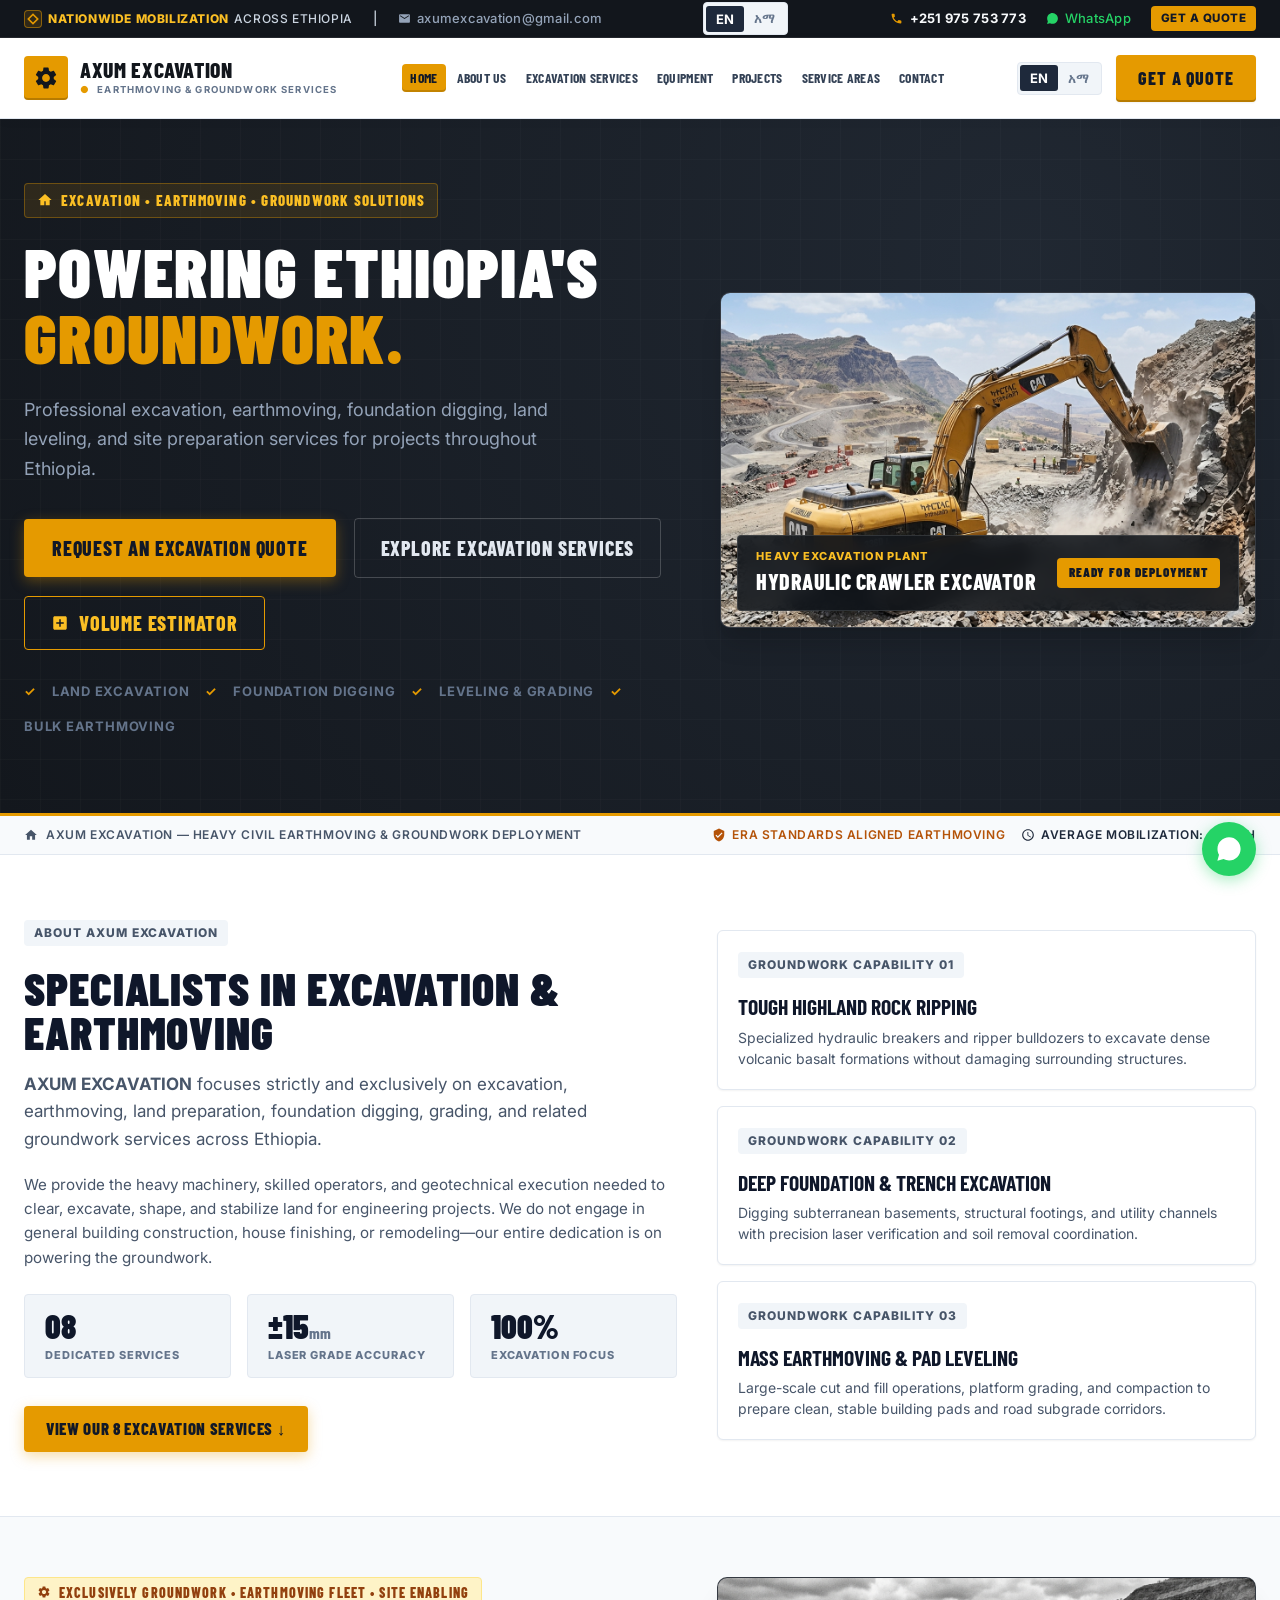
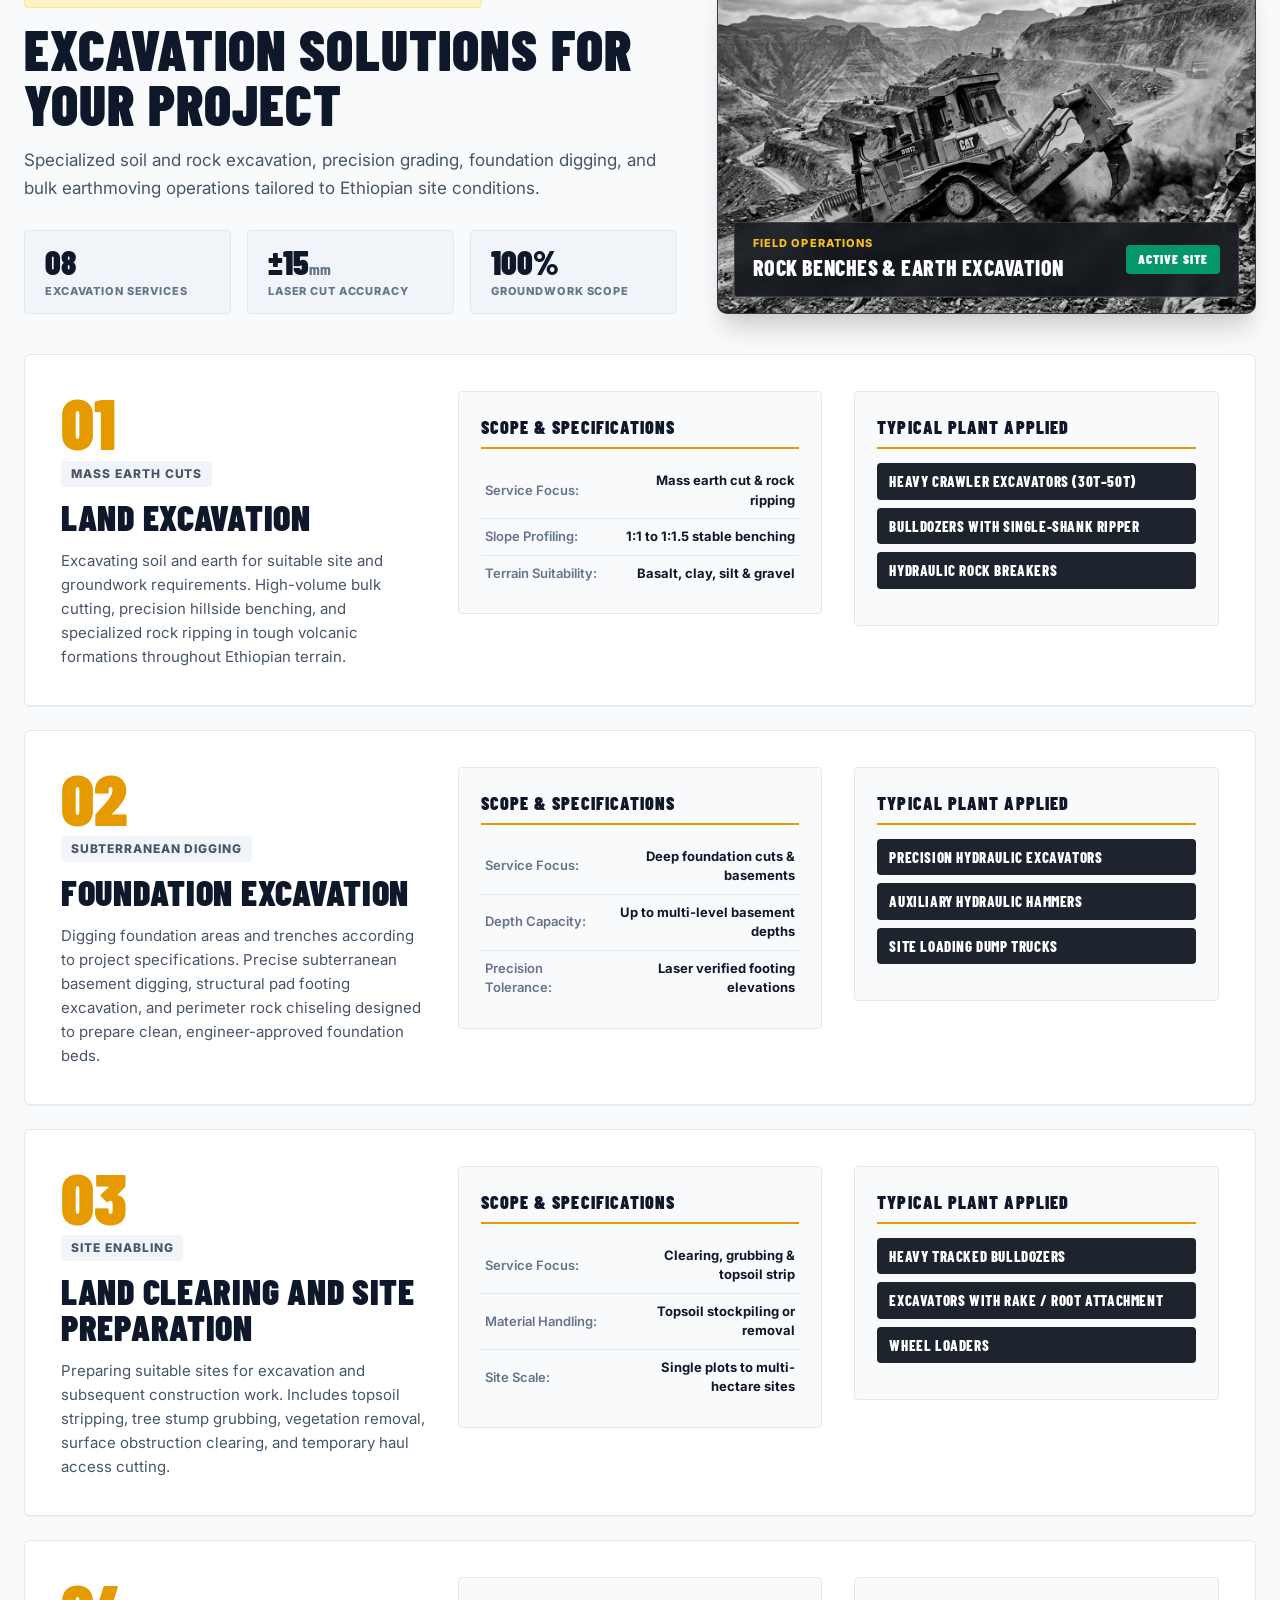
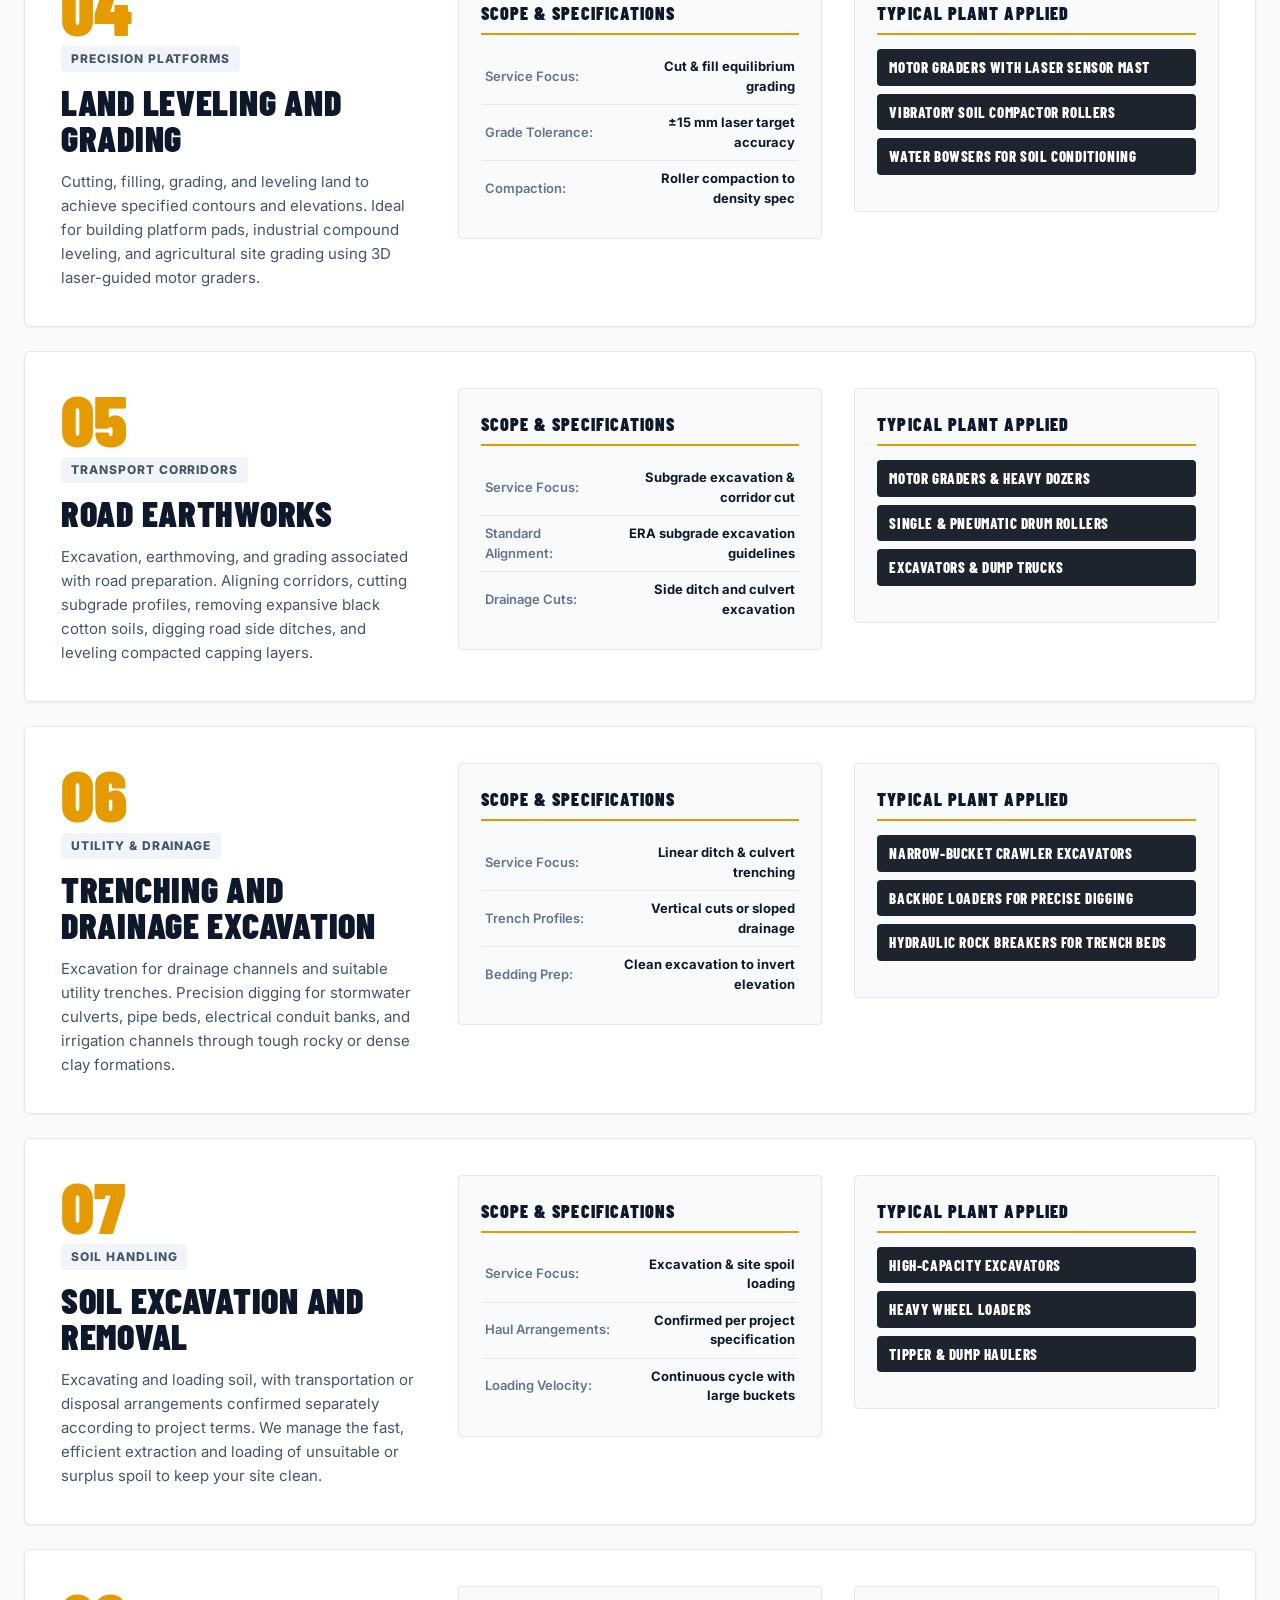
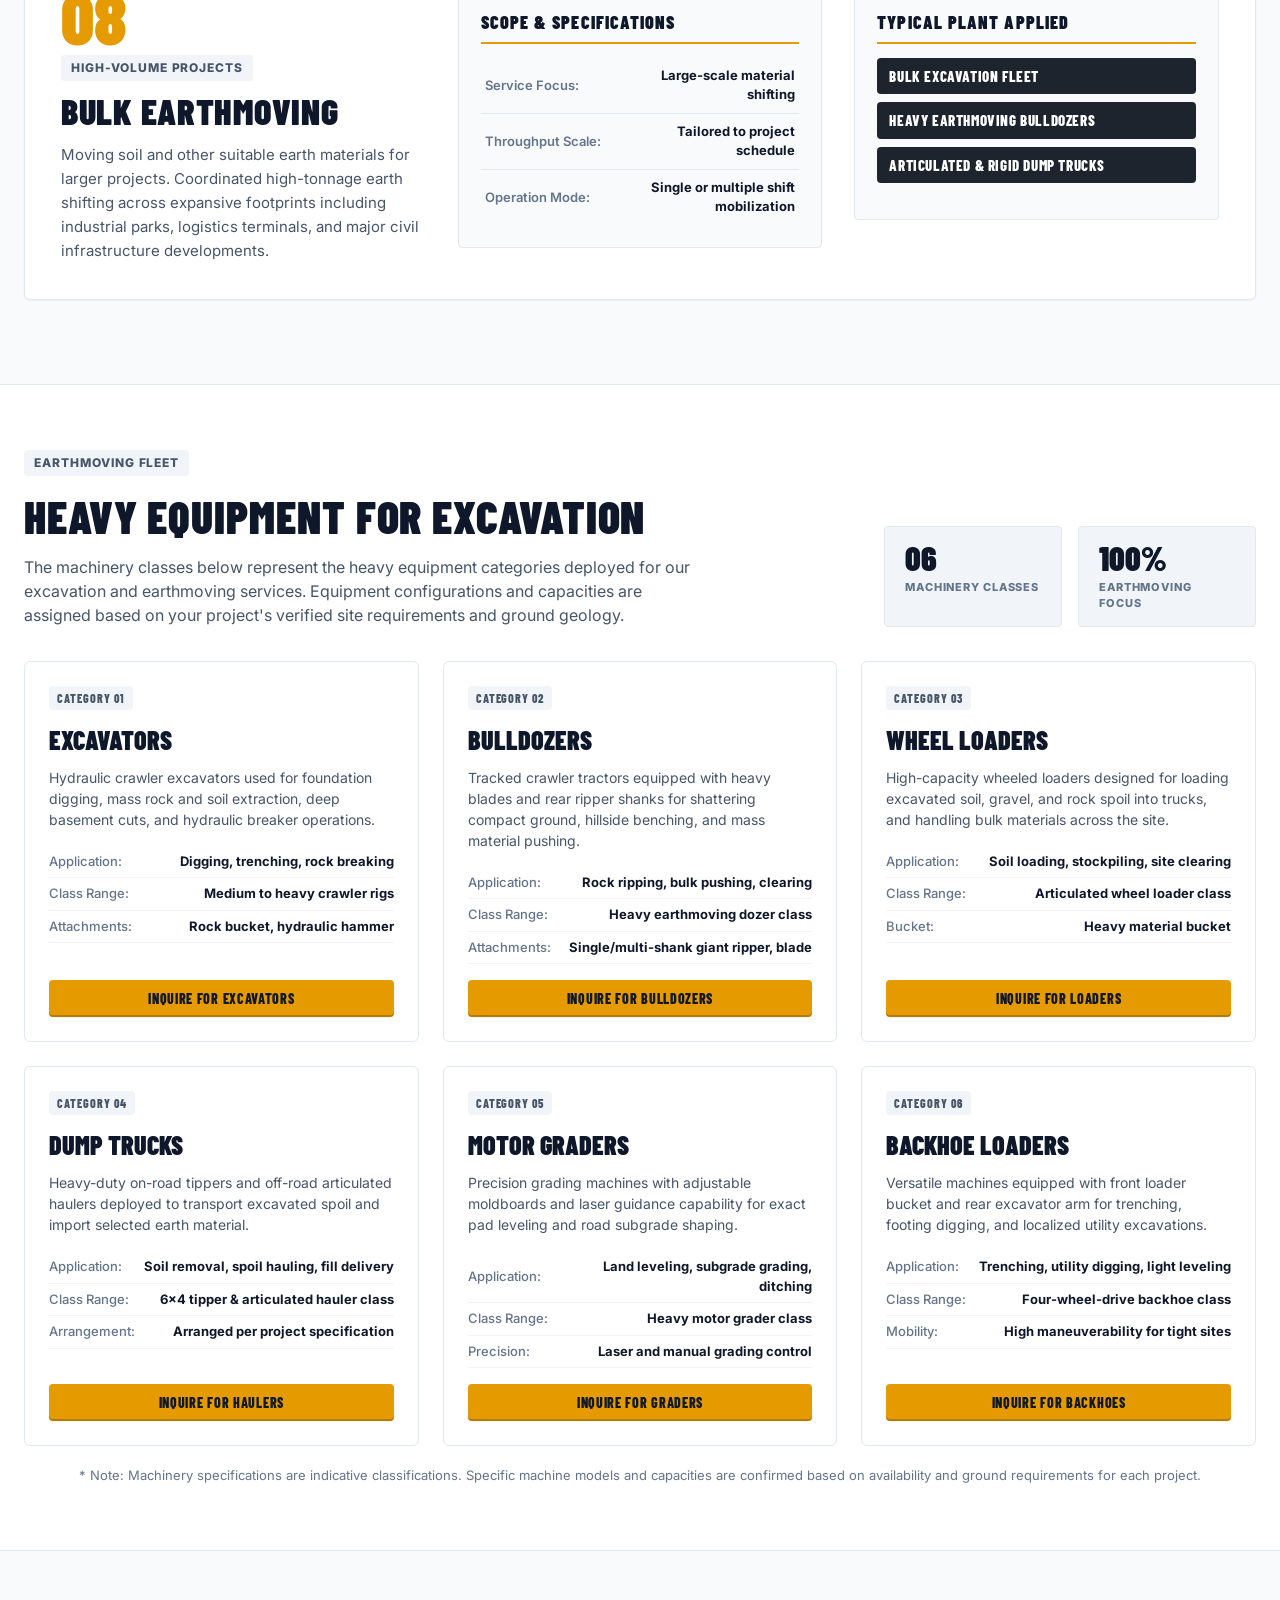
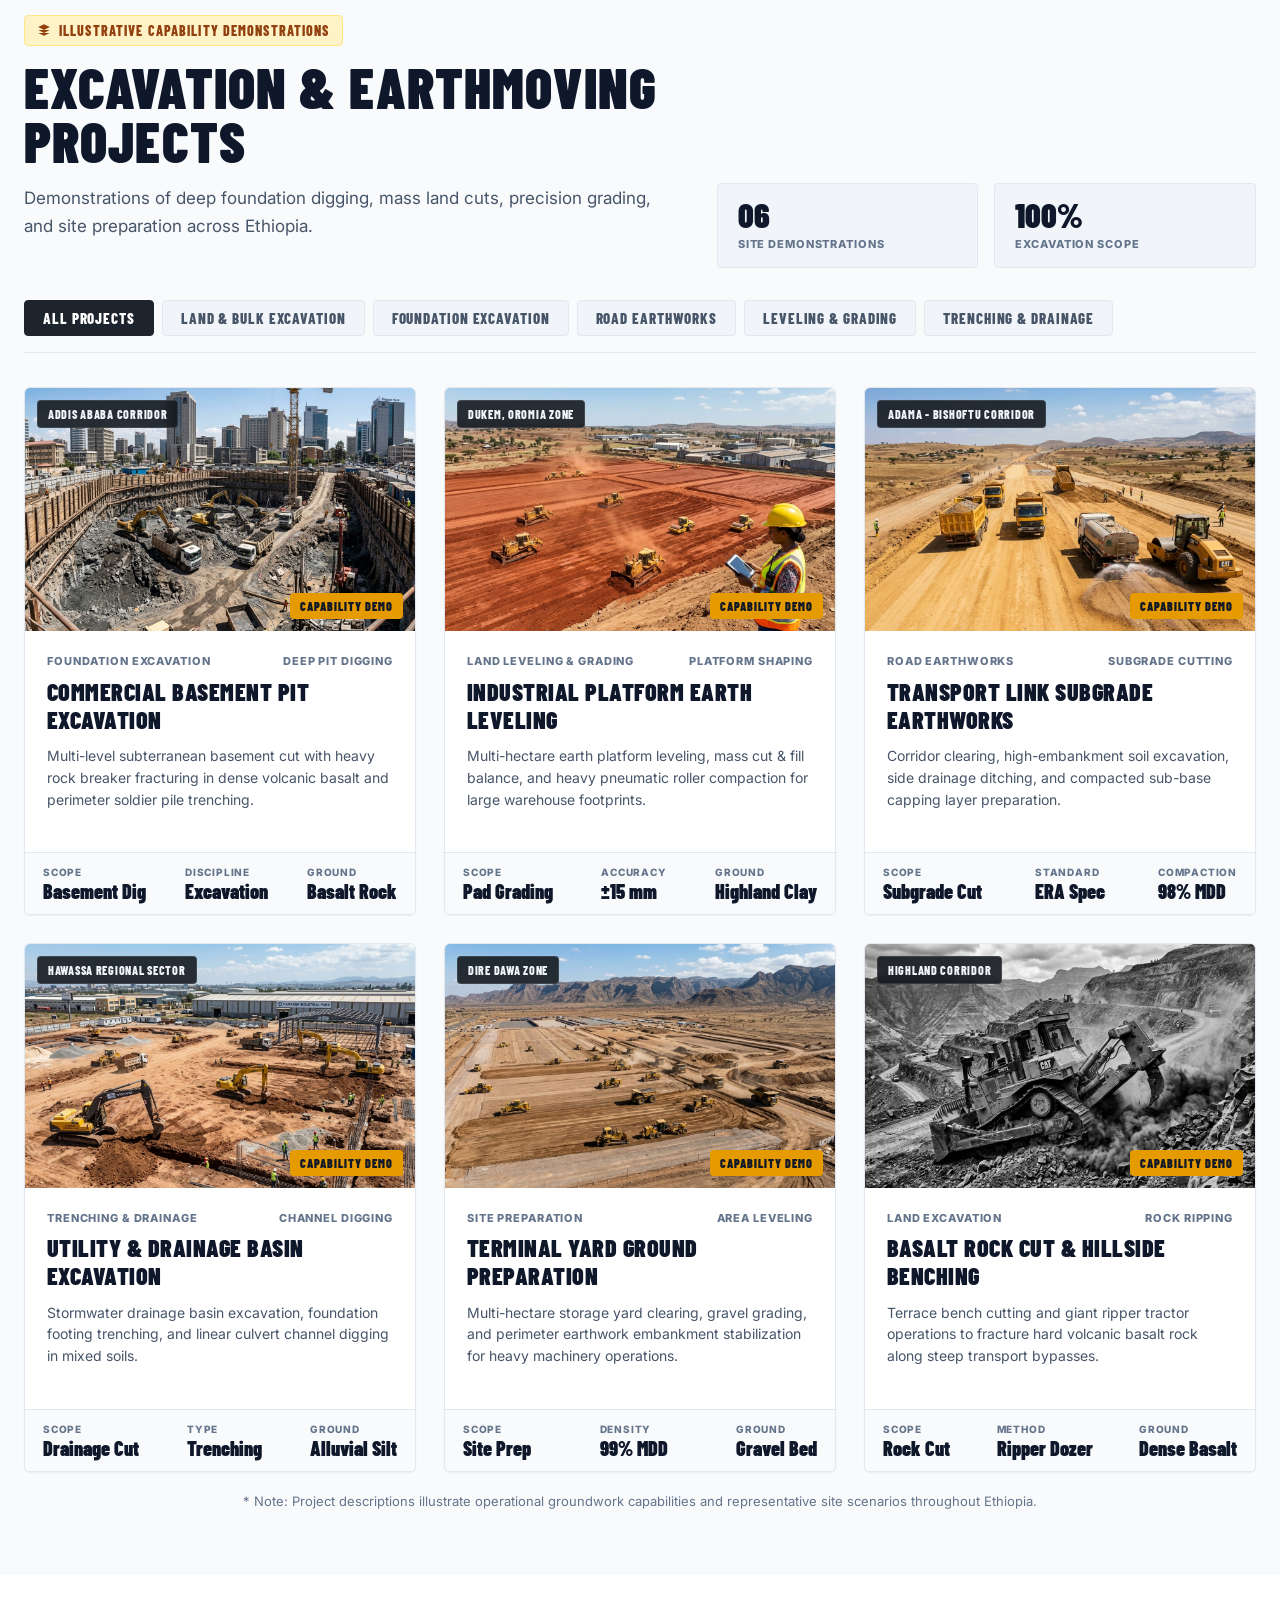
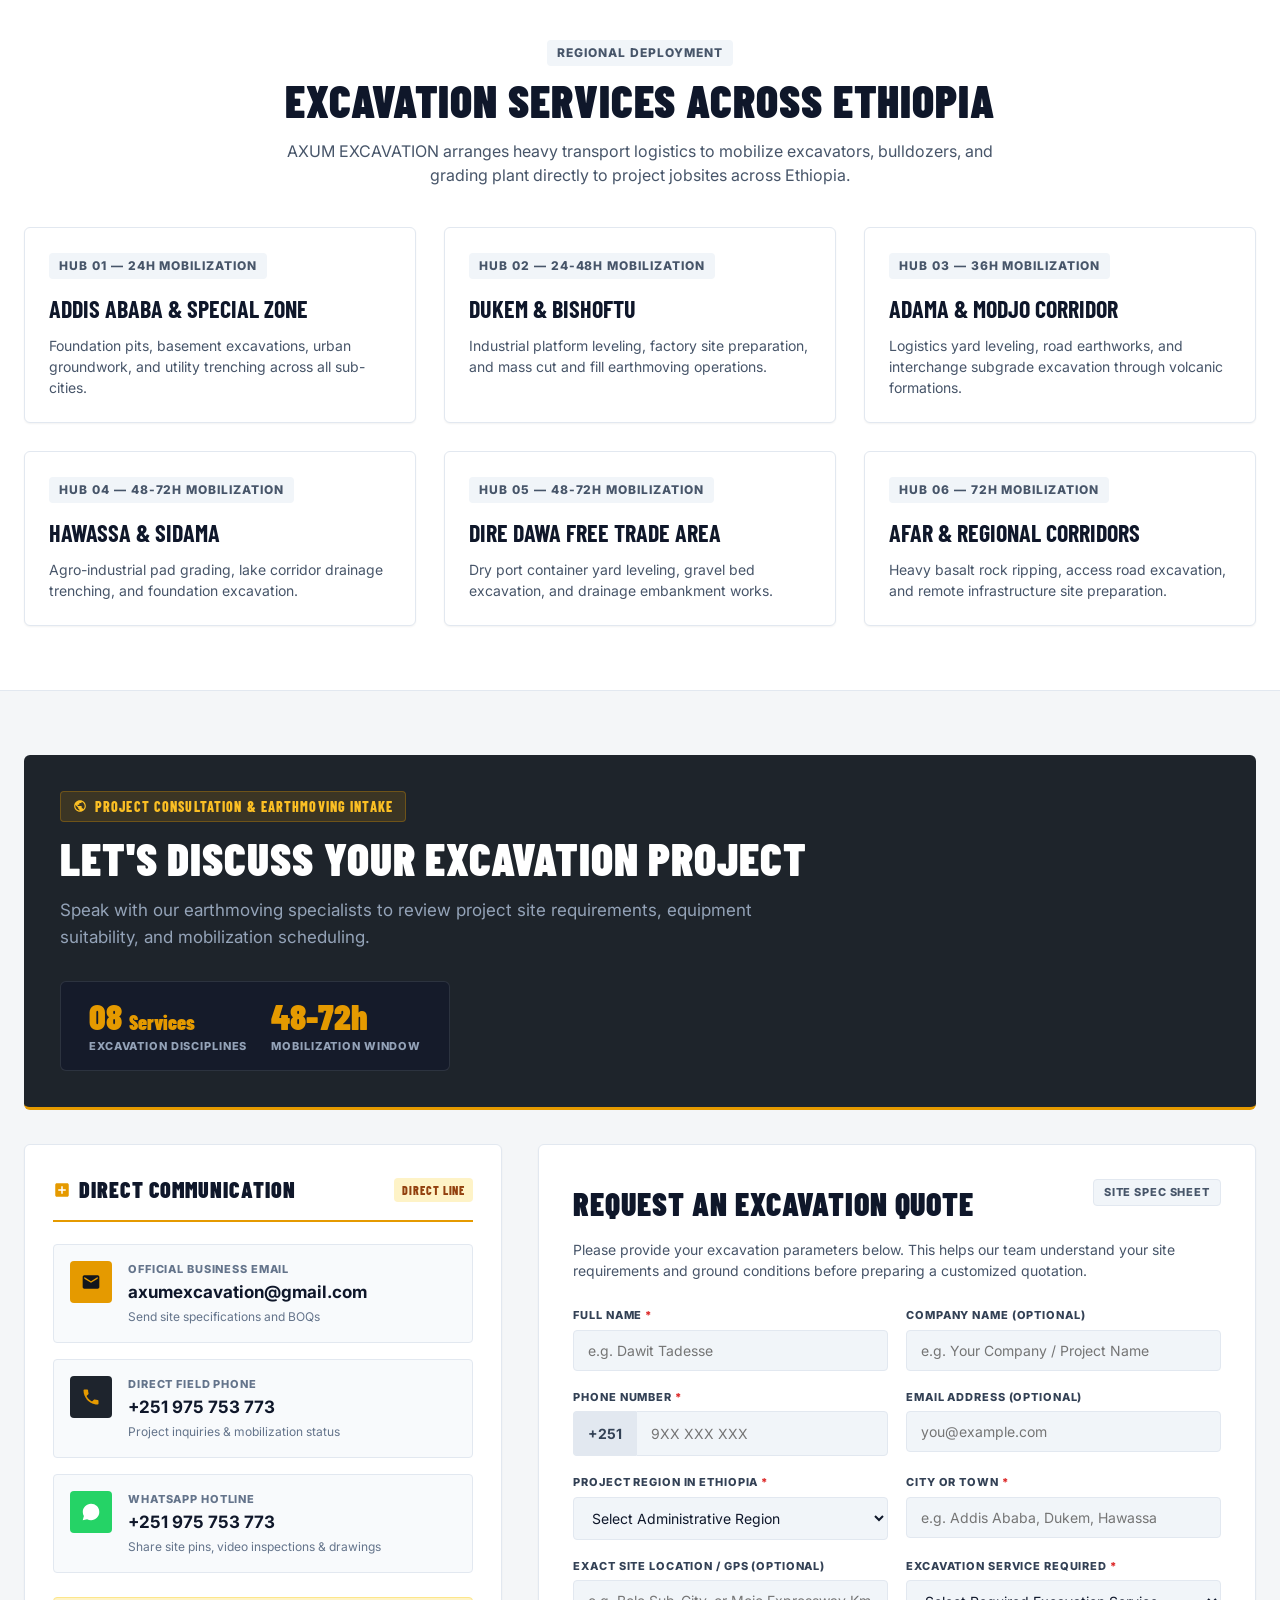
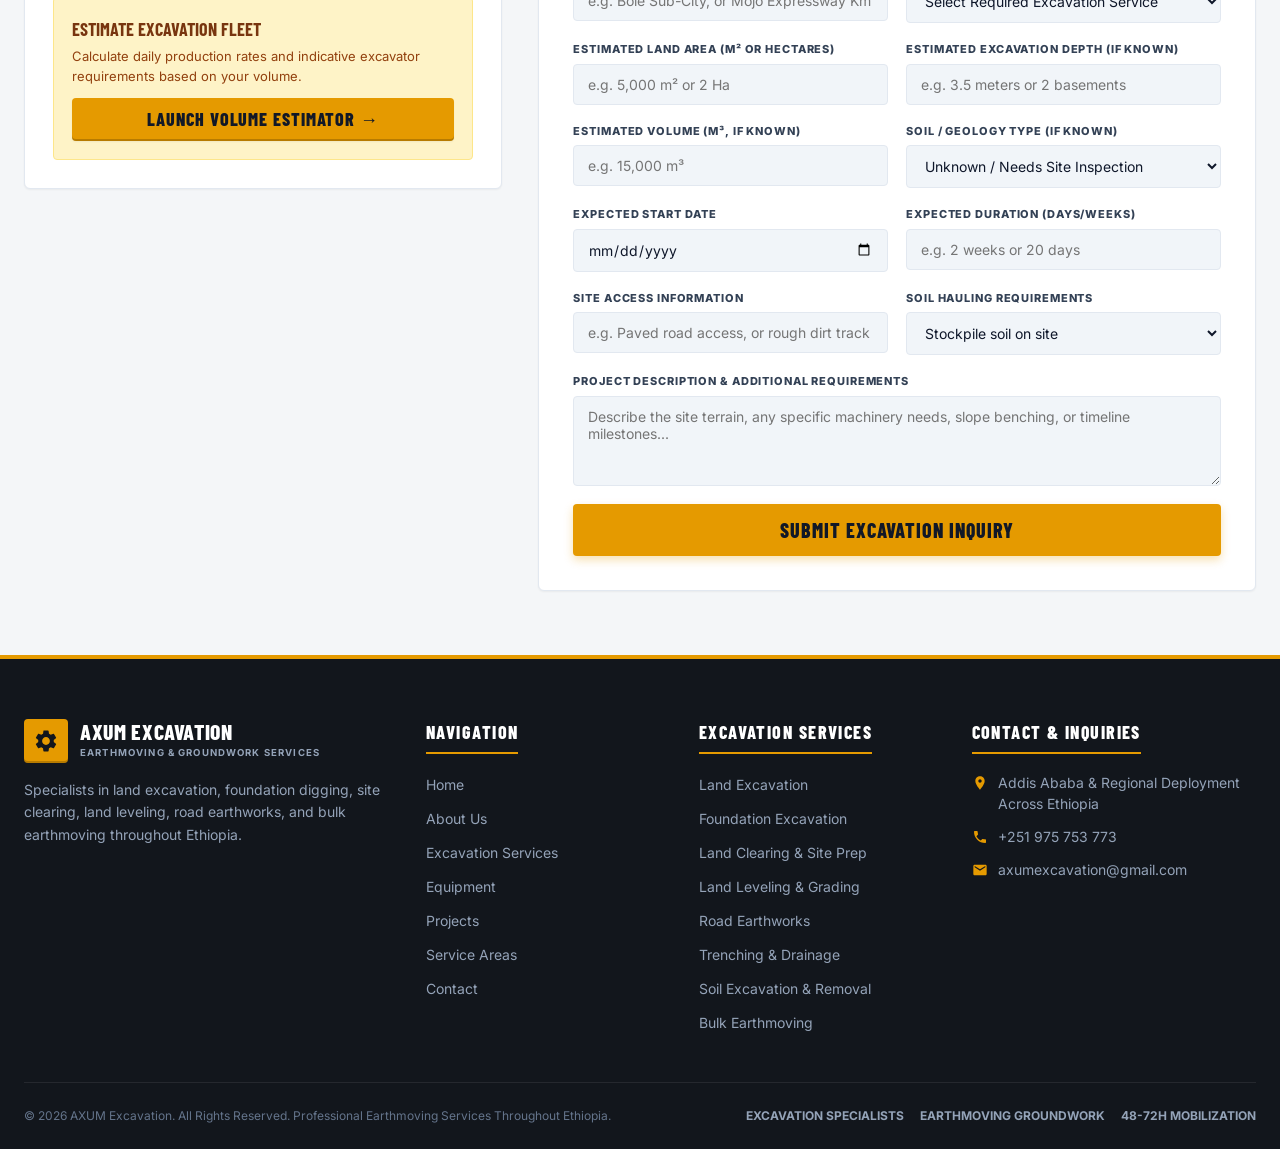
==== commit 721773e8: "Update official company phone number and WhatsApp links to 0975753773 (+251 975 753 773)" ====
--- a/index.html
+++ b/index.html
@@ -40,16 +40,16 @@
 
       <!-- Tier 2: Dispatch line, WhatsApp button, and Get Quote button -->
       <div class="top-bar-right">
-        <a href="tel:+251911234567" class="top-bar-link dispatch-pill" aria-label="Call Dispatch Line">
+        <a href="tel:+251975753773" class="top-bar-link dispatch-pill" aria-label="Call Dispatch Line">
           <div class="dispatch-icon">
             <svg viewBox="0 0 24 24"><path d="M6.62 10.79c1.44 2.83 3.76 5.14 6.59 6.59l2.2-2.2c.27-.27.67-.36 1.02-.24 1.12.37 2.33.57 3.57.57.55 0 1 .45 1 1V20c0 .55-.45 1-1 1-9.39 0-17-7.61-17-17 0-.55.45-1 1-1h3.5c.55 0 1 .45 1 1 0 1.25.2 2.45.57 3.57.11.35.03.74-.25 1.02l-2.2 2.2z"/></svg>
           </div>
           <div class="dispatch-details">
             <span class="dispatch-label" data-i18n="dispatch_line">DISPATCH LINE</span>
-            <span class="dispatch-phone">+251 911 234 567</span>
+            <span class="dispatch-phone">+251 975 753 773</span>
           </div>
         </a>
-        <a href="https://wa.me/251911234567" target="_blank" rel="noopener noreferrer" class="top-bar-link whatsapp-pill" aria-label="Chat on WhatsApp">
+        <a href="https://wa.me/251975753773" target="_blank" rel="noopener noreferrer" class="top-bar-link whatsapp-pill" aria-label="Chat on WhatsApp">
           <svg viewBox="0 0 24 24"><path d="M12.04 2c-5.46 0-9.91 4.45-9.91 9.91 0 1.75.46 3.45 1.32 4.95L2.05 22l5.25-1.38c1.45.79 3.08 1.21 4.74 1.21 5.46 0 9.91-4.45 9.91-9.91 0-2.65-1.03-5.14-2.9-7.01A9.816 9.816 0 0 0 12.04 2z"/></svg>
           <span>WhatsApp</span>
         </a>
@@ -1010,7 +1010,7 @@
                 <div class="dispatch-item-content">
                   <span class="dispatch-item-label">Direct Field Phone</span>
                   <span class="dispatch-item-val">
-                    <a href="tel:+251911234567">+251 911 234 567</a>
+                    <a href="tel:+251975753773">+251 975 753 773</a>
                   </span>
                   <span class="dispatch-item-sub">Project inquiries & mobilization status</span>
                 </div>
@@ -1023,7 +1023,7 @@
                 <div class="dispatch-item-content">
                   <span class="dispatch-item-label">WhatsApp Hotline</span>
                   <span class="dispatch-item-val">
-                    <a href="https://wa.me/251911234567" target="_blank" rel="noopener noreferrer">+251 911 234 567</a>
+                    <a href="https://wa.me/251975753773" target="_blank" rel="noopener noreferrer">+251 975 753 773</a>
                   </span>
                   <span class="dispatch-item-sub">Share site pins, video inspections & drawings</span>
                 </div>
@@ -1258,7 +1258,7 @@
           </div>
           <div class="footer-contact-item">
             <svg viewBox="0 0 24 24"><path d="M6.62 10.79c1.44 2.83 3.76 5.14 6.59 6.59l2.2-2.2c.27-.27.67-.36 1.02-.24 1.12.37 2.33.57 3.57.57.55 0 1 .45 1 1V20c0 .55-.45 1-1 1-9.39 0-17-7.61-17-17 0-.55.45-1 1-1h3.5c.55 0 1 .45 1 1 0 1.25.2 2.45.57 3.57.11.35.03.74-.25 1.02l-2.2 2.2z"/></svg>
-            <span>+251 911 234 567</span>
+            <span>+251 975 753 773</span>
           </div>
           <div class="footer-contact-item">
             <svg viewBox="0 0 24 24"><path d="M20 4H4c-1.1 0-1.99.9-1.99 2L2 18c0 1.1.9 2 2 2h16c1.1 0 2-.9 2-2V6c0-1.1-.9-2-2-2zm0 4l-8 5-8-5V6l8 5 8-5v2z"/></svg>
@@ -1279,7 +1279,7 @@
   </footer>
 
   <!-- Floating WhatsApp CTA -->
-  <a href="https://wa.me/251911234567" target="_blank" rel="noopener noreferrer" class="floating-whatsapp" aria-label="Chat on WhatsApp">
+  <a href="https://wa.me/251975753773" target="_blank" rel="noopener noreferrer" class="floating-whatsapp" aria-label="Chat on WhatsApp">
     <svg viewBox="0 0 24 24"><path d="M12.04 2c-5.46 0-9.91 4.45-9.91 9.91 0 1.75.46 3.45 1.32 4.95L2.05 22l5.25-1.38c1.45.79 3.08 1.21 4.74 1.21 5.46 0 9.91-4.45 9.91-9.91 0-2.65-1.03-5.14-2.9-7.01A9.816 9.816 0 0 0 12.04 2z"/></svg>
   </a>
 
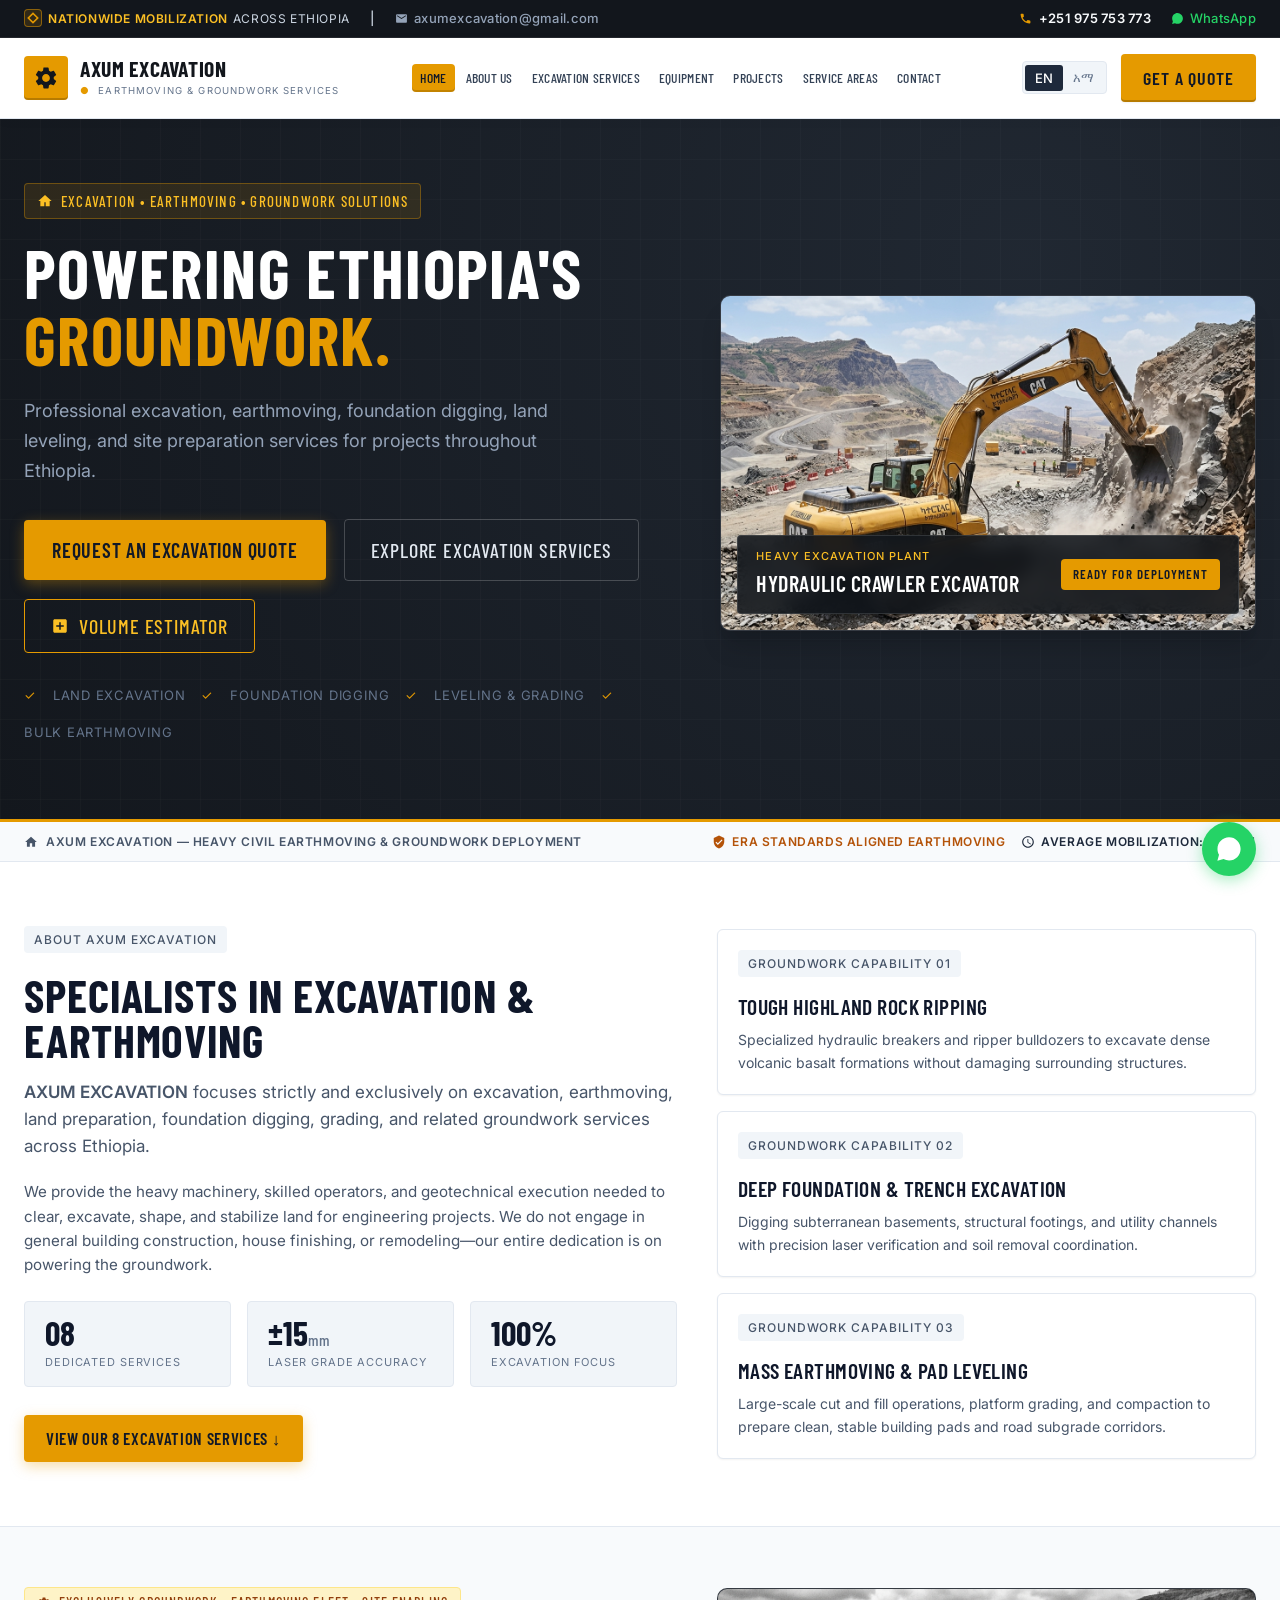
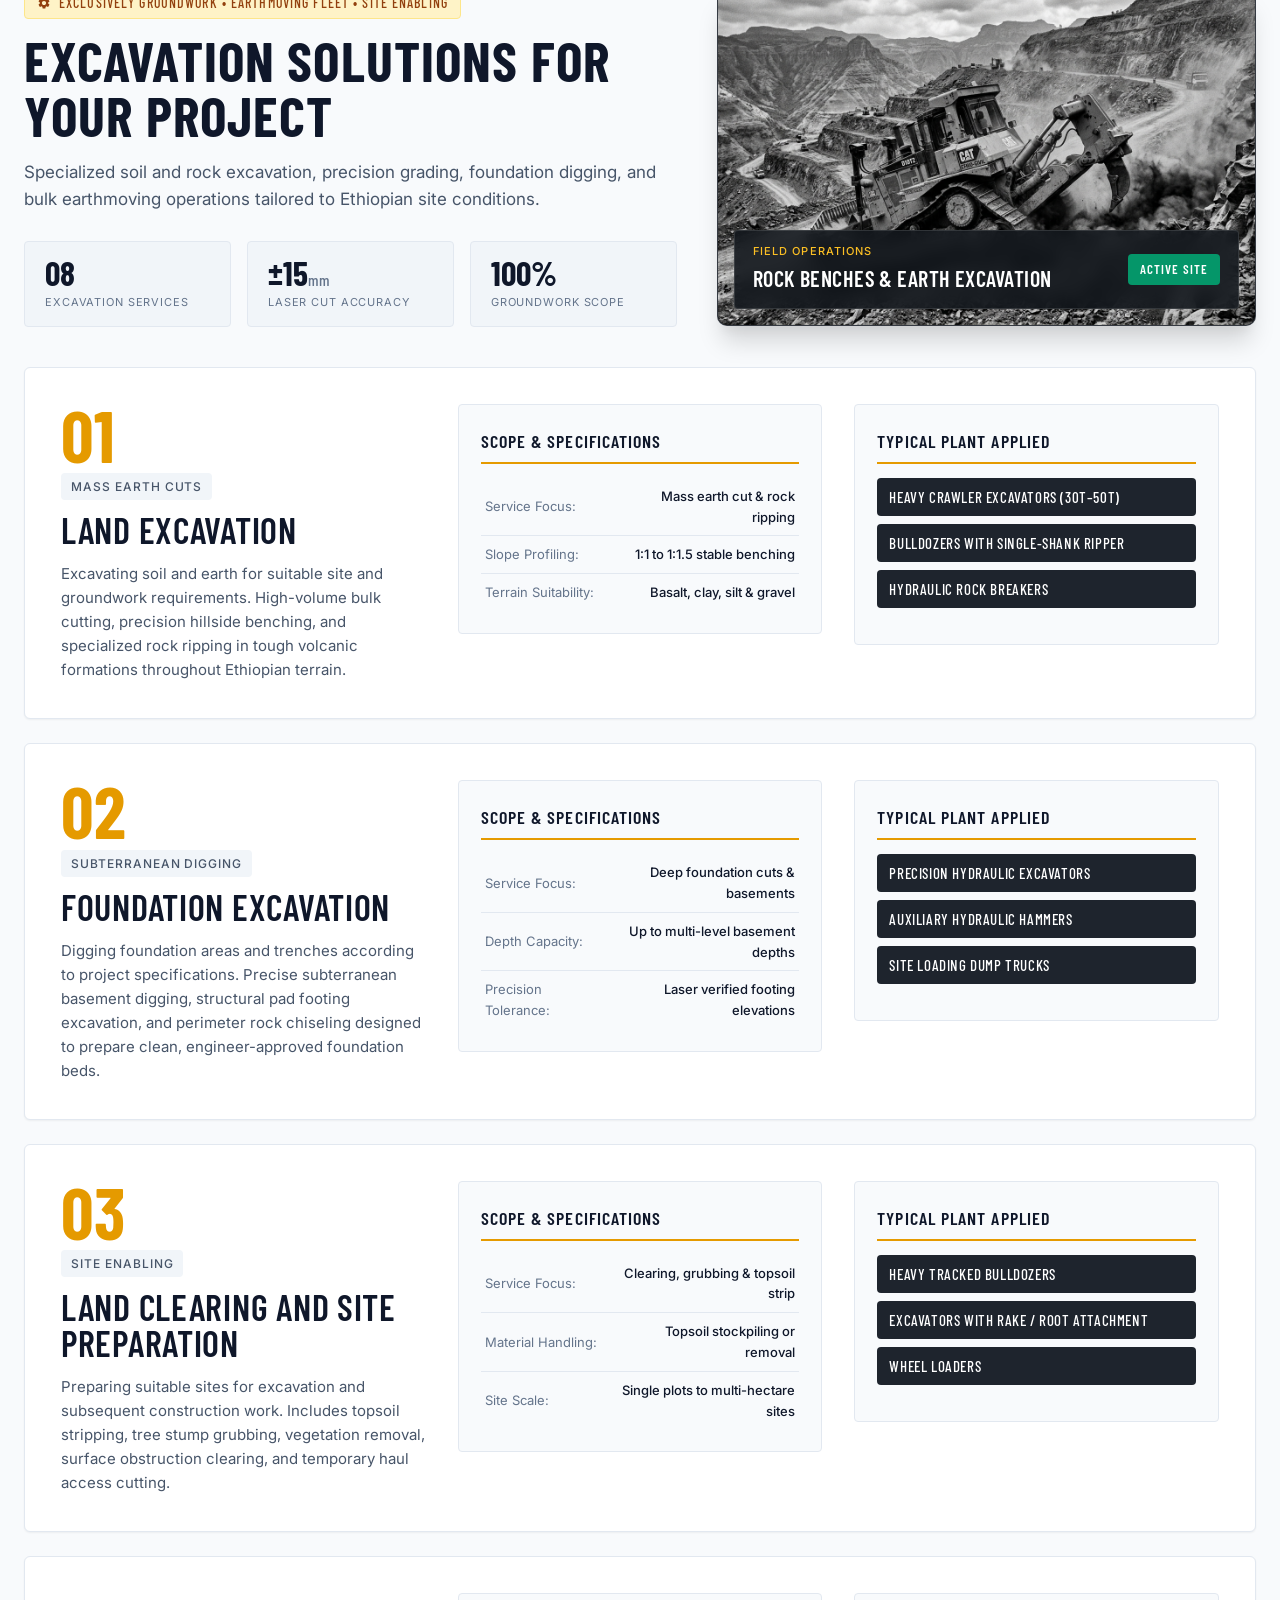
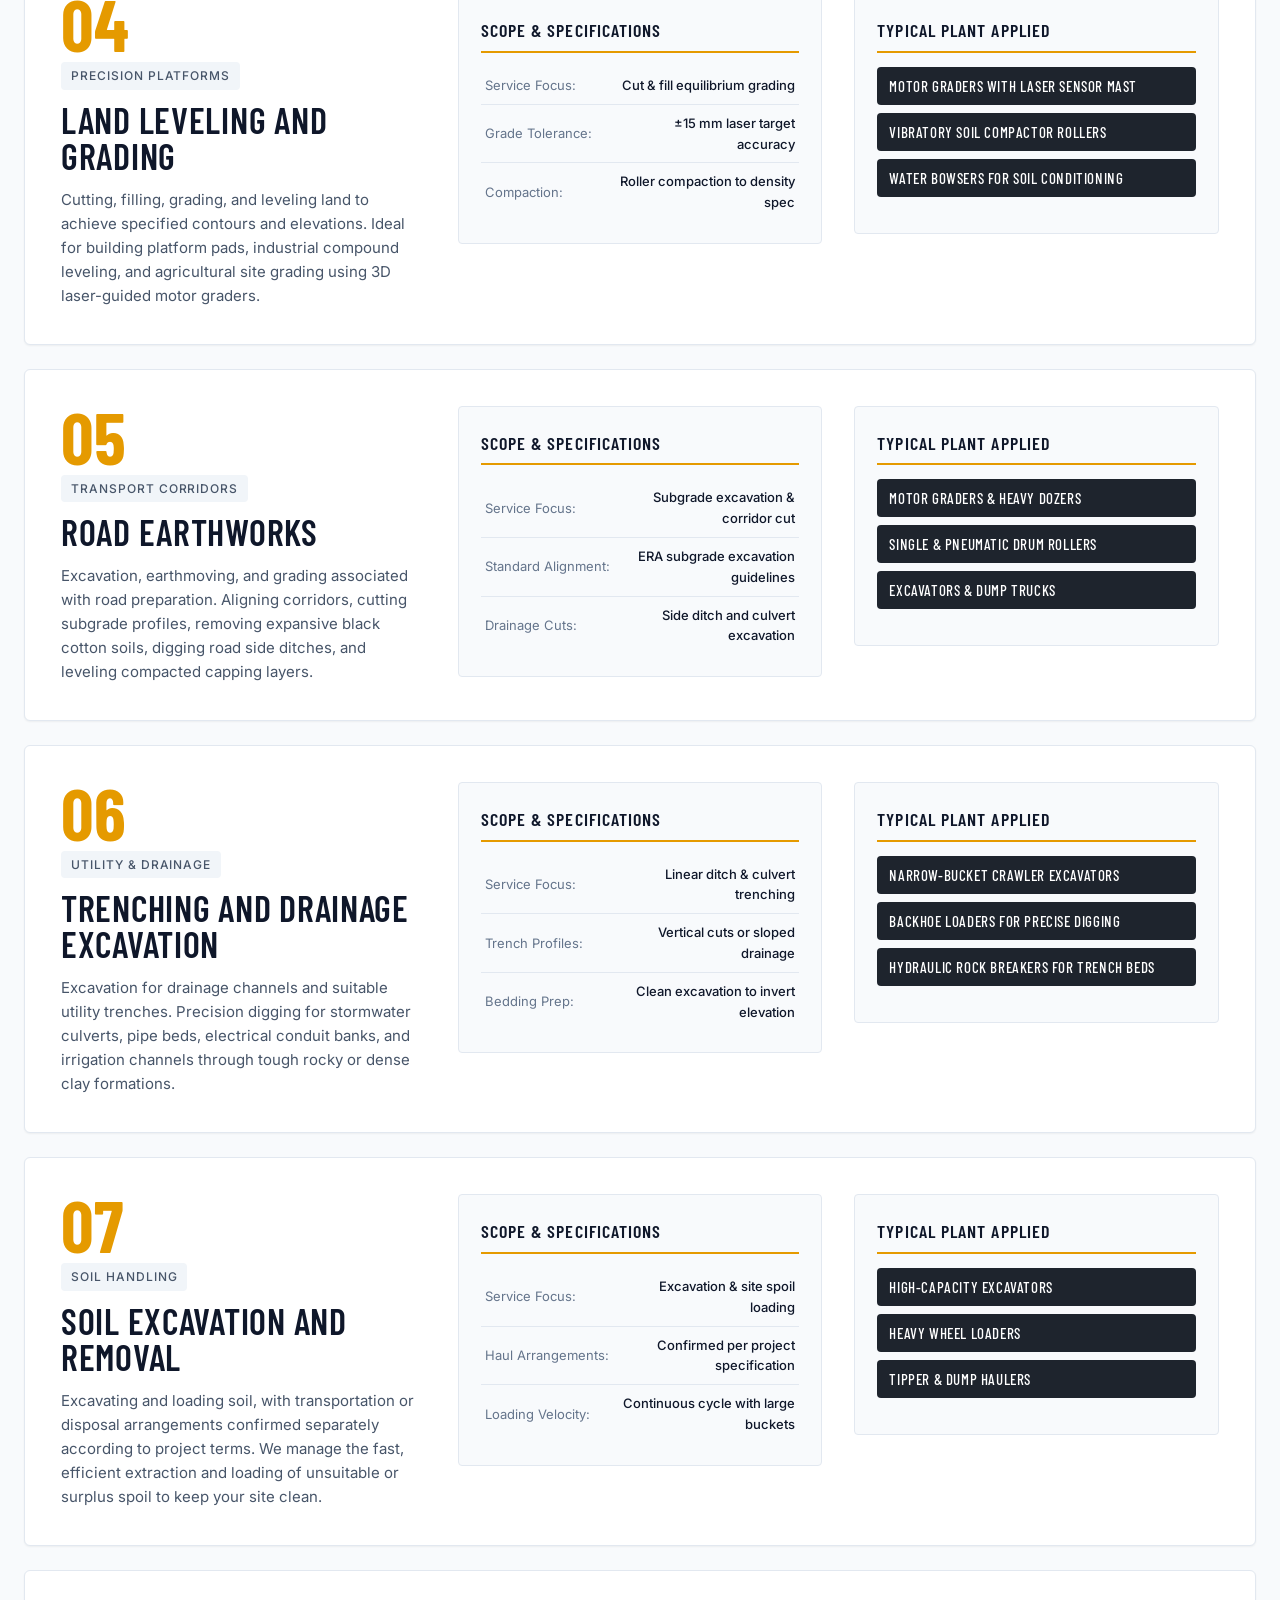
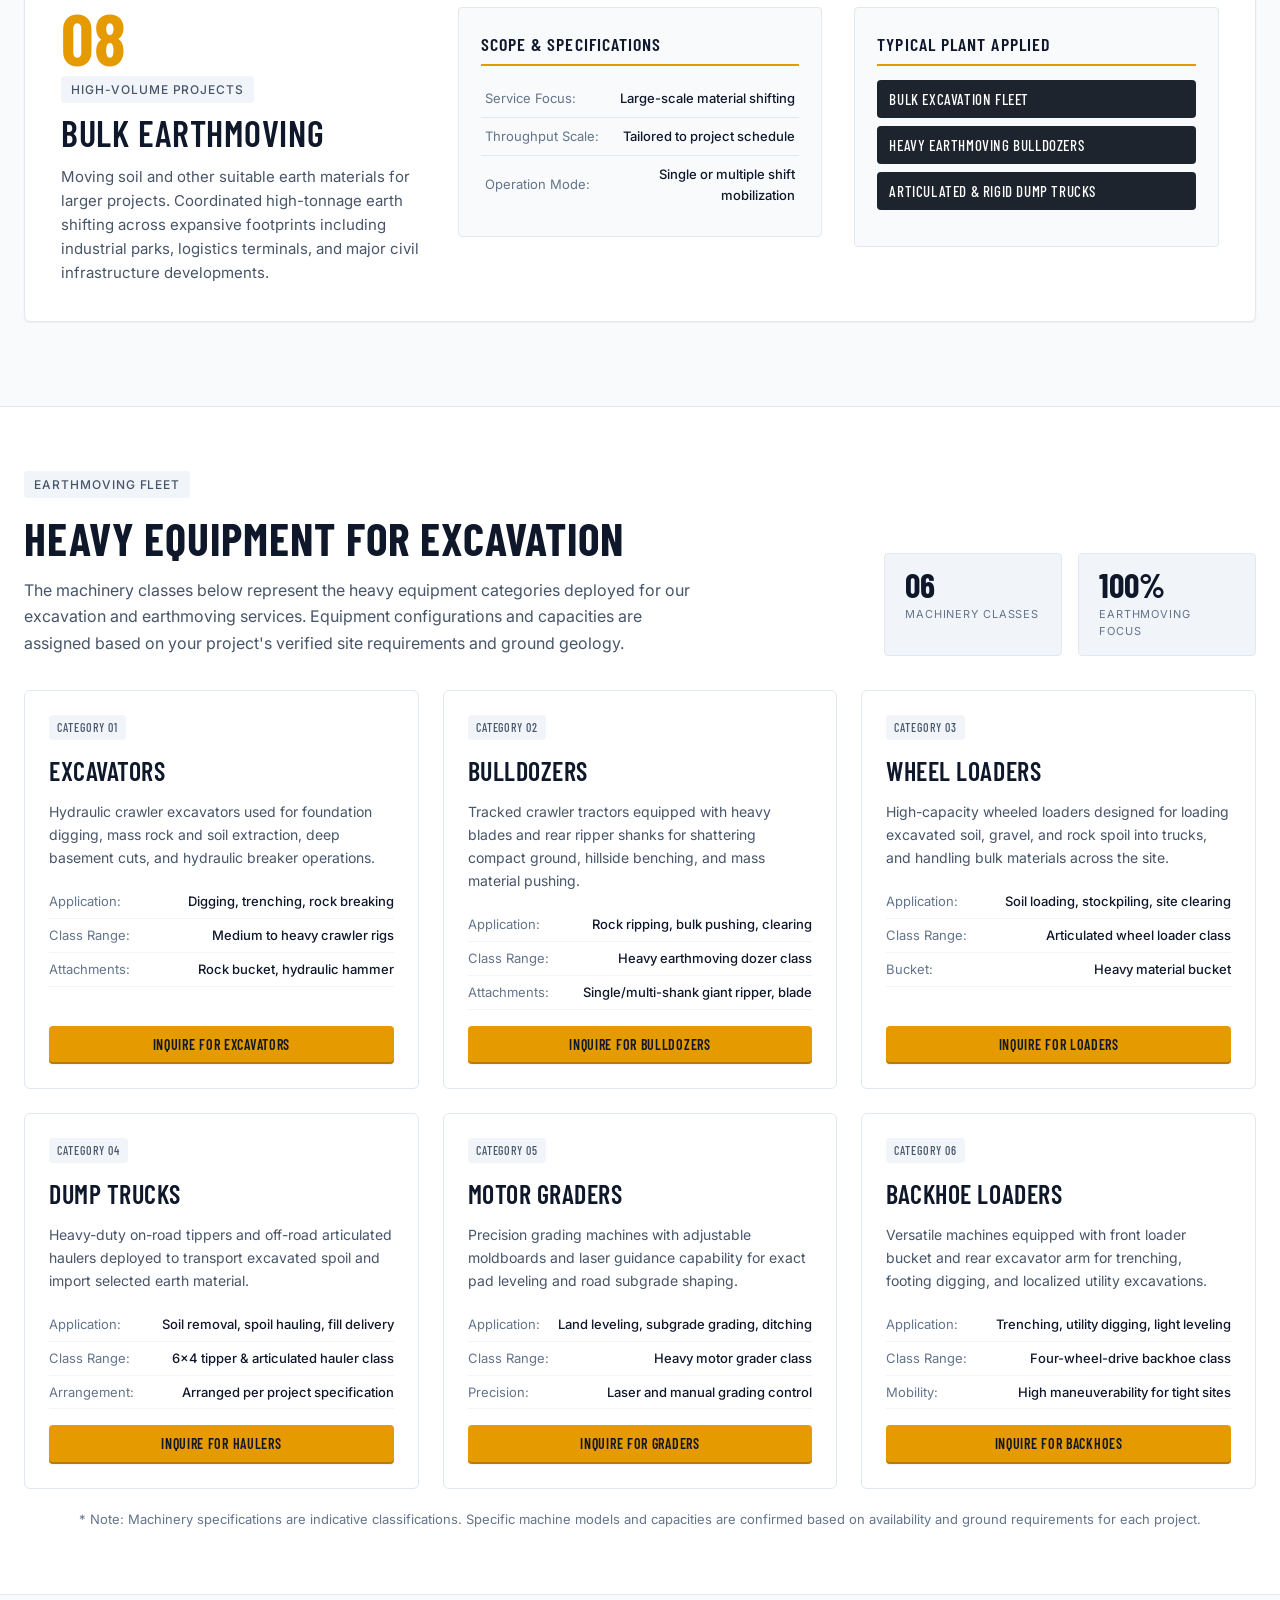
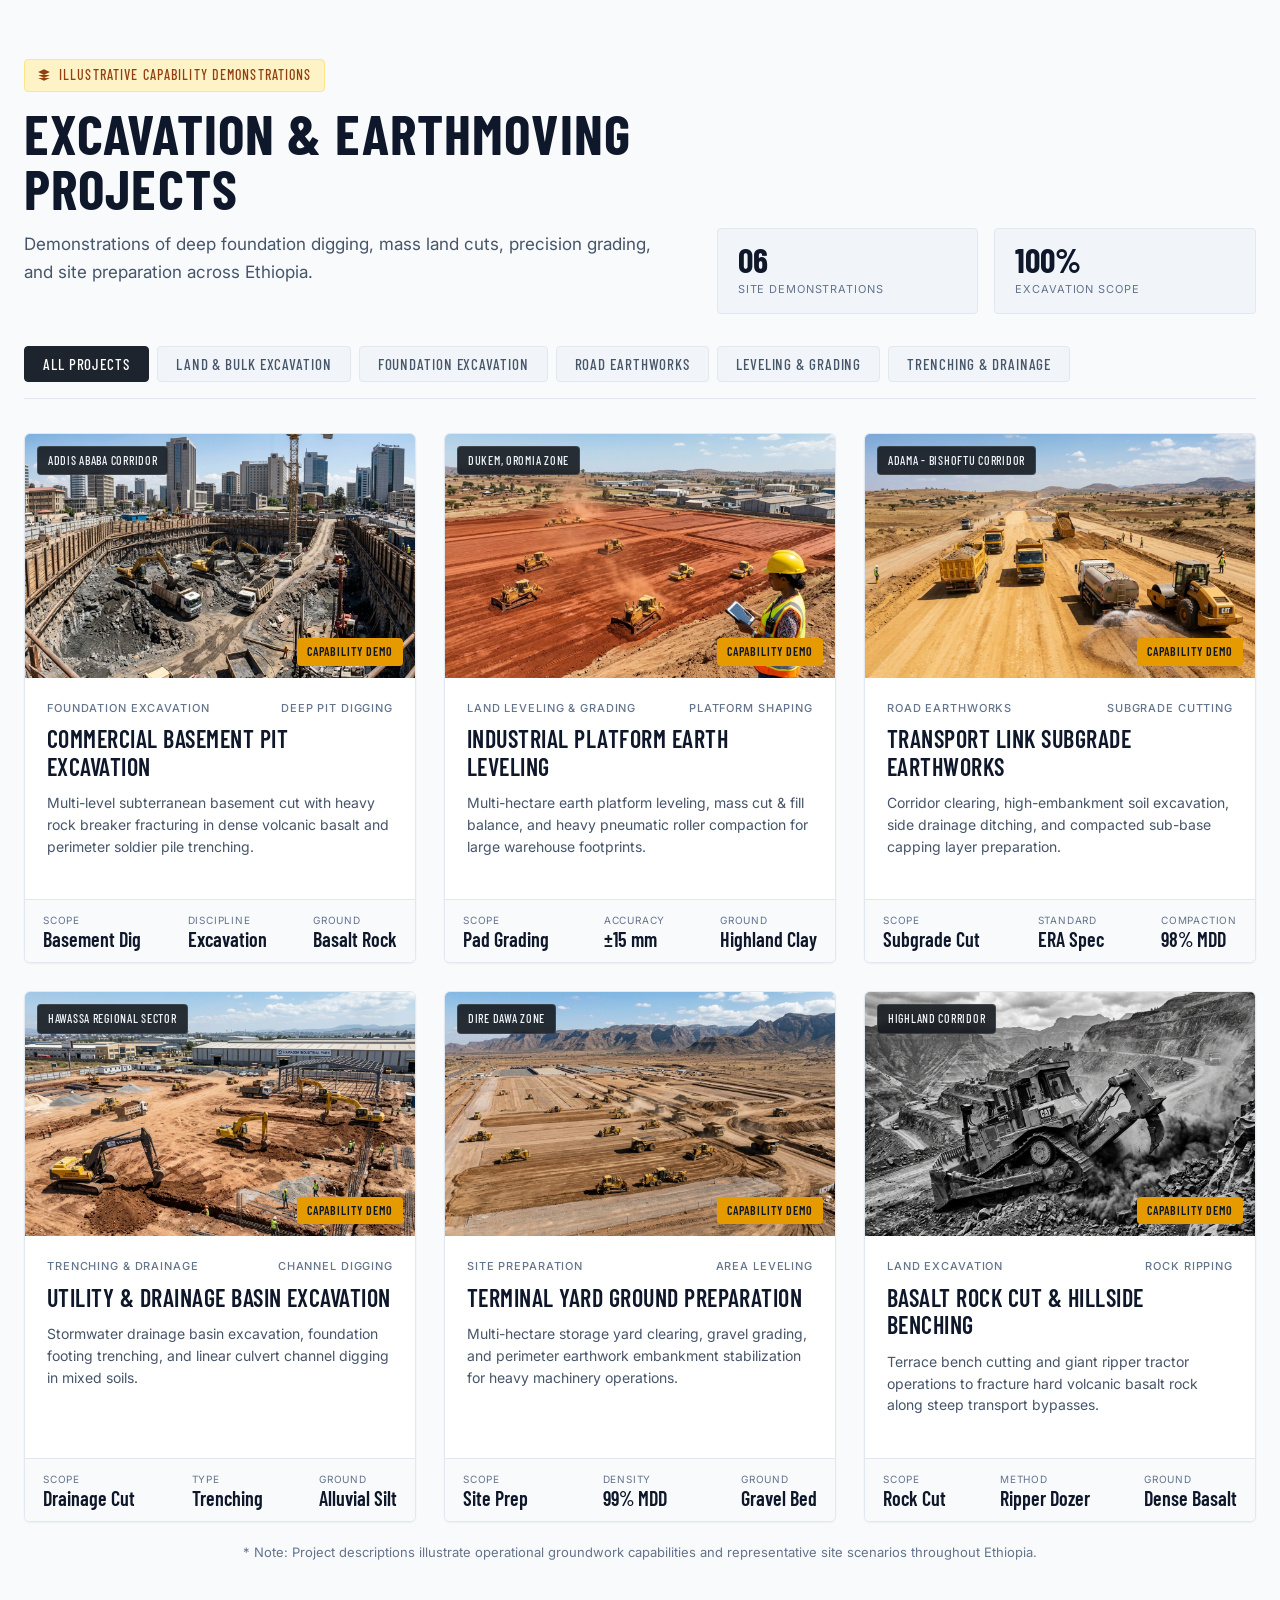
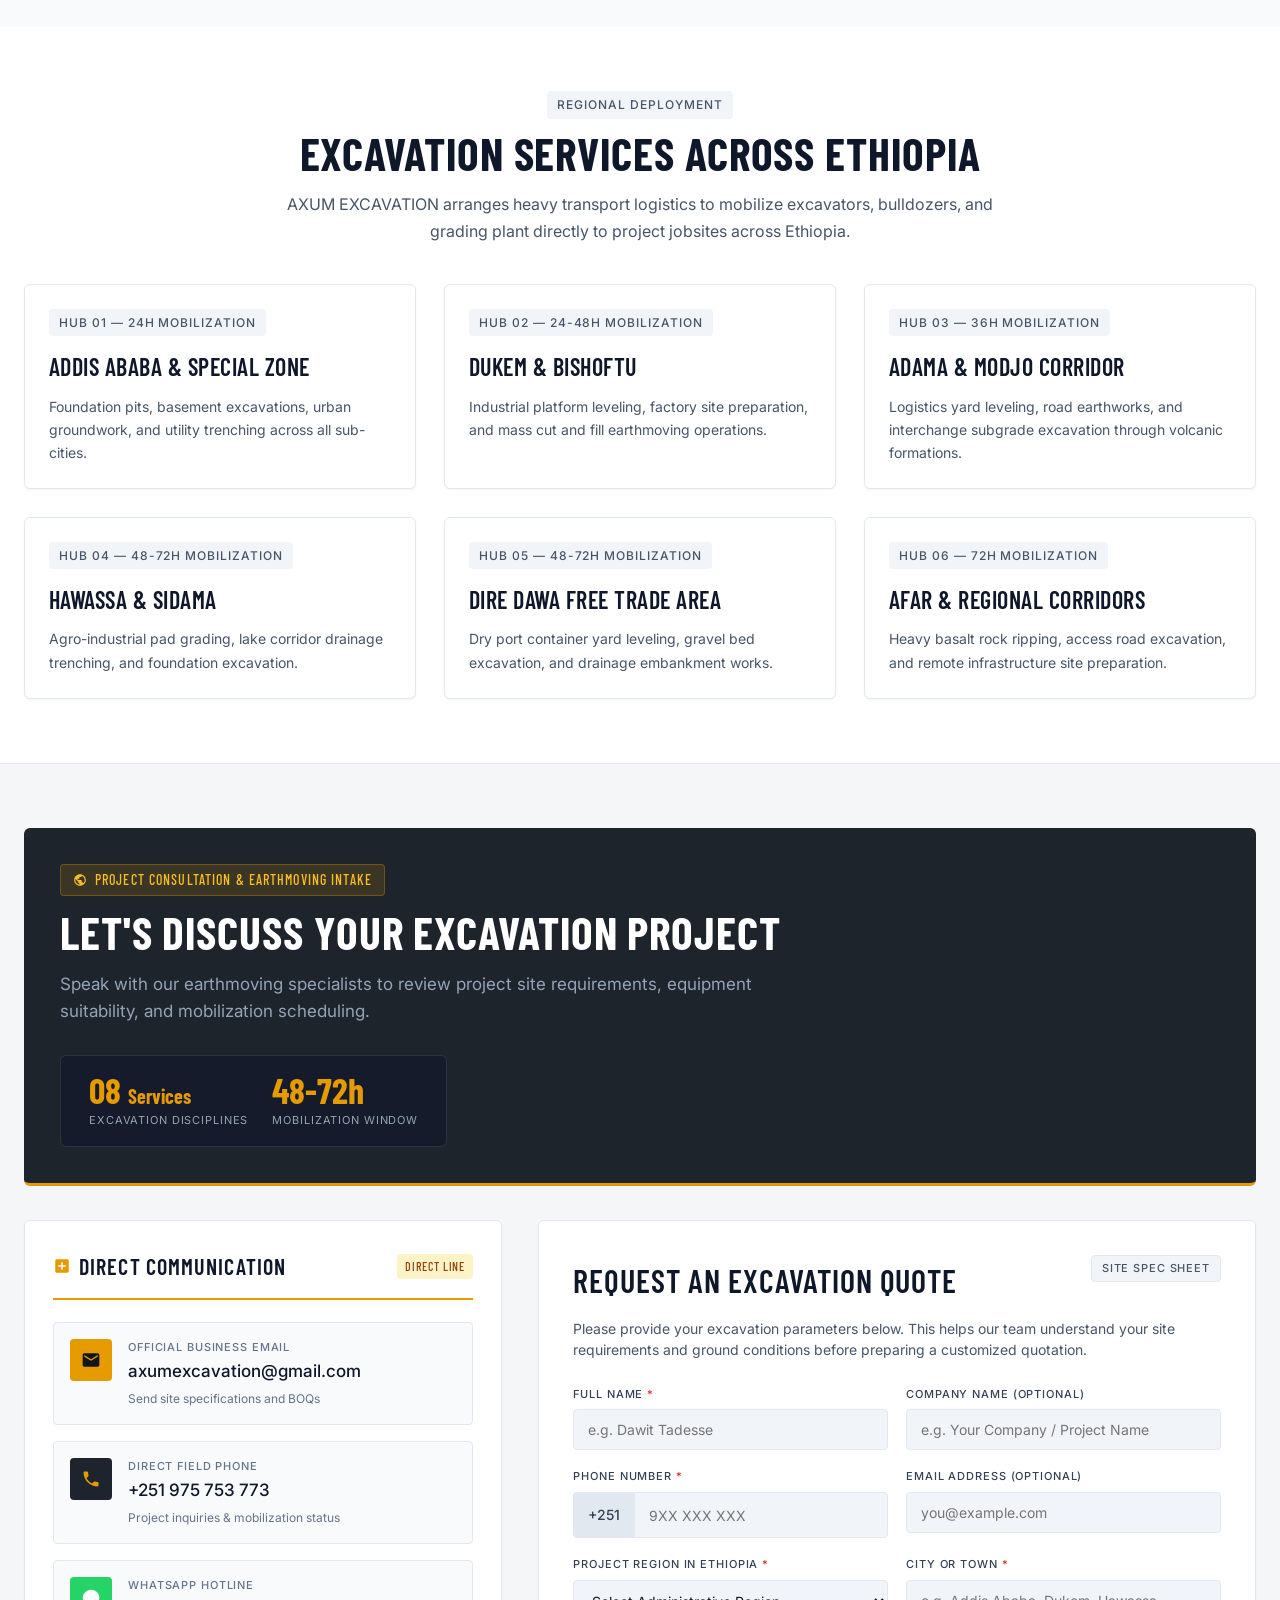
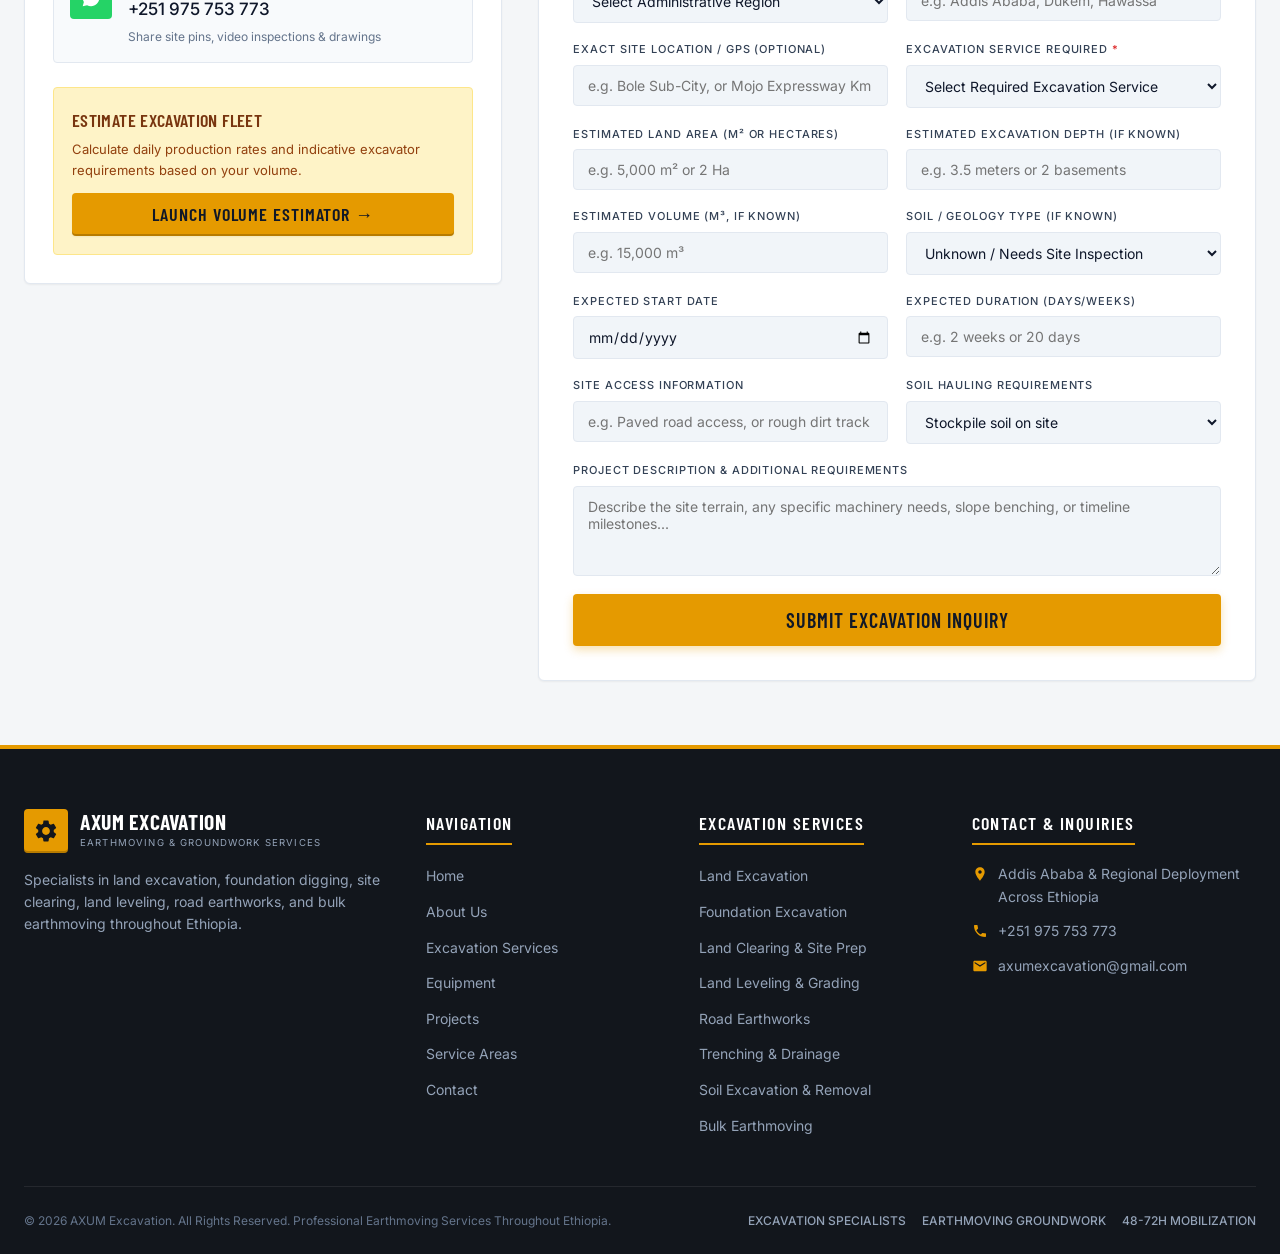
==== commit 5ed137df: "Remove redundant top bar Get Quote button across all pages" ====
--- a/index.html
+++ b/index.html
@@ -53,7 +53,6 @@
           <svg viewBox="0 0 24 24"><path d="M12.04 2c-5.46 0-9.91 4.45-9.91 9.91 0 1.75.46 3.45 1.32 4.95L2.05 22l5.25-1.38c1.45.79 3.08 1.21 4.74 1.21 5.46 0 9.91-4.45 9.91-9.91 0-2.65-1.03-5.14-2.9-7.01A9.816 9.816 0 0 0 12.04 2z"/></svg>
           <span>WhatsApp</span>
         </a>
-        <a href="#contact" class="top-bar-cta btn-quote-pill" data-i18n="btn_get_quote">GET QUOTE</a>
       </div>
     </div>
   </aside>
--- a/css/style.css
+++ b/css/style.css
@@ -4,7 +4,7 @@
    Design System: Industrial Dark Slate, Caterpillar Safety Amber & Technical Grid
    ========================================================================== */
 
-@import url('https://fonts.googleapis.com/css2?family=Barlow+Condensed:ital,wght@0,600;0,700;0,800;0,900;1,700&family=Inter:wght@300;400;500;600;700&family=Noto+Sans+Ethiopic:wght@400;600;700;800&family=Outfit:wght@400;500;600;700;800&display=swap');
+@import url('https://fonts.googleapis.com/css2?family=Barlow+Condensed:ital,wght@0,300;0,400;0,500;0,600;0,700;1,300;1,400&family=Inter:wght@300;400;500;600&family=Noto+Sans+Ethiopic:wght@300;400;500;600&family=Outfit:wght@300;400;500;600&display=swap');
 
 :root {
   /* Brand Industrial Color Palette */
@@ -86,12 +86,28 @@
 
 body {
   font-family: var(--font-body);
+  font-weight: 400; /* Clean, light, legible base text */
   background-color: var(--bg-light-root);
   color: var(--text-dark-primary);
-  line-height: 1.5;
+  line-height: 1.6;
   -webkit-font-smoothing: antialiased;
   -moz-osx-font-smoothing: grayscale;
   overflow-x: hidden;
+}
+
+p {
+  font-weight: 400;
+  line-height: 1.65;
+}
+
+h1, h2, h3, h4, h5, h6 {
+  font-family: var(--font-display);
+  font-weight: 600; /* Crisp architectural semi-bold instead of heavy black */
+  letter-spacing: 0.02em;
+}
+
+strong, b {
+  font-weight: 600;
 }
 
 body.amharic-mode {
@@ -123,7 +139,7 @@
   background: var(--color-primary);
   color: #000;
   padding: 10px 18px;
-  font-weight: 700;
+  font-weight: 600;
   z-index: 99999;
   border-radius: var(--radius-sm);
   transition: top var(--transition-fast);
@@ -174,6 +190,15 @@
   display: contents; /* Seamless inline flow on desktop */
 }
 
+/* Visibility helpers */
+.hide-desktop {
+  display: none !important;
+}
+
+.hide-mobile {
+  display: inline-flex;
+}
+
 .mob-diamond-badge {
   display: inline-flex;
   align-items: center;
@@ -199,11 +224,11 @@
 }
 .tag-bold {
   color: var(--color-hazard-yellow);
-  font-weight: 800;
+  font-weight: 600;
 }
 .tag-sub {
   color: #cbd5e1;
-  font-weight: 500;
+  font-weight: 400;
 }
 
 .top-bar-tag {
@@ -211,7 +236,7 @@
   align-items: center;
   gap: 6px;
   color: var(--color-hazard-yellow);
-  font-weight: 700;
+  font-weight: 500;
   letter-spacing: 0.05em;
   text-transform: uppercase;
   font-size: 0.75rem;
@@ -262,7 +287,7 @@
   display: none; /* Appears only in mobile dispatch card */
 }
 .dispatch-phone {
-  font-weight: 700;
+  font-weight: 600;
   color: #f8fafc;
 }
 
@@ -282,7 +307,7 @@
 .top-bar-cta {
   background: var(--color-primary);
   color: #111827;
-  font-weight: 800;
+  font-weight: 600;
   font-size: 0.72rem;
   padding: 4px 10px;
   border-radius: var(--radius-sm);
@@ -355,7 +380,7 @@
 .brand-name {
   font-family: var(--font-display);
   font-size: 1.625rem;
-  font-weight: 800;
+  font-weight: 700;
   line-height: 1;
   color: #12161c;
   letter-spacing: 0.03em;
@@ -363,7 +388,7 @@
 
 .brand-sub {
   font-size: 0.6875rem;
-  font-weight: 700;
+  font-weight: 400;
   text-transform: uppercase;
   letter-spacing: 0.12em;
   color: var(--text-dark-muted);
@@ -382,7 +407,7 @@
 .nav-link {
   font-family: var(--font-display);
   font-size: 0.95rem;
-  font-weight: 700;
+  font-weight: 500;
   letter-spacing: 0.03em;
   text-transform: uppercase;
   color: #334155;
@@ -470,7 +495,7 @@
 .lang-btn {
   padding: 5px 10px;
   font-size: 0.8125rem;
-  font-weight: 700;
+  font-weight: 500;
   border: none;
   background: transparent;
   color: #64748b;
@@ -488,7 +513,7 @@
 .btn-quote {
   font-family: var(--font-display);
   font-size: 1.125rem;
-  font-weight: 800;
+  font-weight: 600;
   letter-spacing: 0.05em;
   text-transform: uppercase;
   background: var(--color-primary);
@@ -625,7 +650,7 @@
   color: var(--color-hazard-yellow);
   font-family: var(--font-display);
   font-size: 0.9375rem;
-  font-weight: 800;
+  font-weight: 500;
   letter-spacing: 0.08em;
   text-transform: uppercase;
   padding: 5px 12px;
@@ -642,7 +667,7 @@
 .hero-title {
   font-family: var(--font-display);
   font-size: clamp(2.25rem, 5.5vw, 4.25rem);
-  font-weight: 900;
+  font-weight: 700;
   line-height: 0.98;
   text-transform: uppercase;
   letter-spacing: 0.02em;
@@ -674,7 +699,7 @@
 .btn-primary {
   font-family: var(--font-display);
   font-size: 1.25rem;
-  font-weight: 800;
+  font-weight: 600;
   letter-spacing: 0.04em;
   text-transform: uppercase;
   background: var(--color-primary);
@@ -699,7 +724,7 @@
 .btn-ghost {
   font-family: var(--font-display);
   font-size: 1.25rem;
-  font-weight: 800;
+  font-weight: 500;
   letter-spacing: 0.04em;
   text-transform: uppercase;
   background: transparent;
@@ -725,7 +750,7 @@
   align-items: center;
   gap: 16px;
   font-size: 0.8125rem;
-  font-weight: 700;
+  font-weight: 400;
   letter-spacing: 0.06em;
   text-transform: uppercase;
   color: #64748b;
@@ -791,7 +816,7 @@
 
 .fleet-category-tag {
   font-size: 0.6875rem;
-  font-weight: 800;
+  font-weight: 500;
   text-transform: uppercase;
   letter-spacing: 0.1em;
   color: var(--color-hazard-yellow);
@@ -800,7 +825,7 @@
 .fleet-unit-name {
   font-family: var(--font-display);
   font-size: 1.375rem;
-  font-weight: 800;
+  font-weight: 600;
   text-transform: uppercase;
   color: #ffffff;
   letter-spacing: 0.02em;
@@ -811,7 +836,7 @@
   color: #111827;
   font-family: var(--font-display);
   font-size: 0.8125rem;
-  font-weight: 900;
+  font-weight: 600;
   letter-spacing: 0.08em;
   text-transform: uppercase;
   padding: 5px 12px;
@@ -823,7 +848,7 @@
   color: #ffffff;
   font-family: var(--font-display);
   font-size: 0.8125rem;
-  font-weight: 900;
+  font-weight: 600;
   letter-spacing: 0.08em;
   text-transform: uppercase;
   padding: 5px 12px;
@@ -858,7 +883,7 @@
   color: #92400e;
   font-family: var(--font-display);
   font-size: 0.875rem;
-  font-weight: 800;
+  font-weight: 500;
   letter-spacing: 0.08em;
   text-transform: uppercase;
   padding: 4px 12px;
@@ -875,7 +900,7 @@
 .subpage-title {
   font-family: var(--font-display);
   font-size: clamp(2rem, 5vw, 3.5rem);
-  font-weight: 900;
+  font-weight: 700;
   line-height: 0.98;
   text-transform: uppercase;
   letter-spacing: 0.02em;
@@ -909,7 +934,7 @@
 .metric-box-val {
   font-family: var(--font-display);
   font-size: 2.125rem;
-  font-weight: 900;
+  font-weight: 700;
   color: #0f172a;
   line-height: 1;
   margin-bottom: 4px;
@@ -917,13 +942,13 @@
 
 .metric-box-val span.unit {
   font-size: 1rem;
-  font-weight: 700;
+  font-weight: 500;
   color: var(--text-dark-muted);
 }
 
 .metric-box-label {
   font-size: 0.6875rem;
-  font-weight: 800;
+  font-weight: 400;
   letter-spacing: 0.08em;
   text-transform: uppercase;
   color: var(--text-dark-muted);
@@ -975,14 +1000,14 @@
 .contact-stat-num {
   font-family: var(--font-display);
   font-size: 2.25rem;
-  font-weight: 900;
+  font-weight: 700;
   color: var(--color-primary);
   line-height: 1;
 }
 
 .contact-stat-label {
   font-size: 0.6875rem;
-  font-weight: 800;
+  font-weight: 400;
   letter-spacing: 0.08em;
   text-transform: uppercase;
   color: #94a3b8;
@@ -1011,7 +1036,7 @@
   gap: 6px;
   font-family: var(--font-display);
   font-size: 0.875rem;
-  font-weight: 900;
+  font-weight: 600;
   letter-spacing: 0.08em;
   text-transform: uppercase;
   color: var(--color-hazard-yellow);
@@ -1030,7 +1055,7 @@
 .jump-link {
   font-family: var(--font-display);
   font-size: 0.8125rem;
-  font-weight: 800;
+  font-weight: 500;
   letter-spacing: 0.05em;
   text-transform: uppercase;
   color: #94a3b8;
@@ -1085,7 +1110,7 @@
 .discipline-num {
   font-family: var(--font-display);
   font-size: 4.5rem;
-  font-weight: 900;
+  font-weight: 700;
   line-height: 0.85;
   color: var(--color-primary);
   margin-bottom: 8px;
@@ -1096,7 +1121,7 @@
   align-items: center;
   gap: 6px;
   font-size: 0.75rem;
-  font-weight: 800;
+  font-weight: 500;
   letter-spacing: 0.08em;
   text-transform: uppercase;
   color: #475569;
@@ -1116,7 +1141,7 @@
 .discipline-title {
   font-family: var(--font-display);
   font-size: 2.25rem;
-  font-weight: 900;
+  font-weight: 600;
   line-height: 1;
   text-transform: uppercase;
   color: #0f172a;
@@ -1141,7 +1166,7 @@
 .tech-spec-title {
   font-family: var(--font-display);
   font-size: 1.125rem;
-  font-weight: 900;
+  font-weight: 600;
   letter-spacing: 0.06em;
   text-transform: uppercase;
   color: #0f172a;
@@ -1172,13 +1197,13 @@
 }
 
 .tech-spec-label {
-  font-weight: 600;
+  font-weight: 400;
   color: var(--text-dark-muted);
   width: 42%;
 }
 
 .tech-spec-value {
-  font-weight: 700;
+  font-weight: 500;
   color: #0f172a;
   text-align: right;
 }
@@ -1203,7 +1228,7 @@
   color: #ffffff;
   font-family: var(--font-display);
   font-size: 0.9375rem;
-  font-weight: 800;
+  font-weight: 500;
   letter-spacing: 0.04em;
   text-transform: uppercase;
   padding: 7px 12px;
@@ -1222,7 +1247,7 @@
 .machinery-note {
   font-size: 0.75rem;
   color: #475569;
-  font-weight: 600;
+  font-weight: 400;
   display: flex;
   align-items: center;
   gap: 6px;
@@ -1261,7 +1286,7 @@
 .filter-btn {
   font-family: var(--font-display);
   font-size: 0.9375rem;
-  font-weight: 800;
+  font-weight: 500;
   letter-spacing: 0.06em;
   text-transform: uppercase;
   background: #f1f5f9;
@@ -1289,7 +1314,7 @@
   align-items: center;
   gap: 16px;
   font-size: 0.75rem;
-  font-weight: 700;
+  font-weight: 400;
   color: var(--text-dark-muted);
 }
 
@@ -1359,7 +1384,7 @@
   color: #f1f5f9;
   font-family: var(--font-display);
   font-size: 0.75rem;
-  font-weight: 800;
+  font-weight: 500;
   letter-spacing: 0.06em;
   text-transform: uppercase;
   padding: 4px 10px;
@@ -1384,7 +1409,7 @@
   color: #111827;
   font-family: var(--font-display);
   font-size: 0.75rem;
-  font-weight: 900;
+  font-weight: 600;
   letter-spacing: 0.08em;
   text-transform: uppercase;
   padding: 4px 10px;
@@ -1413,7 +1438,7 @@
   justify-content: space-between;
   align-items: center;
   font-size: 0.6875rem;
-  font-weight: 800;
+  font-weight: 500;
   letter-spacing: 0.08em;
   text-transform: uppercase;
   color: var(--text-dark-muted);
@@ -1423,7 +1448,7 @@
 .project-card-title {
   font-family: var(--font-display);
   font-size: 1.5rem;
-  font-weight: 900;
+  font-weight: 600;
   line-height: 1.15;
   text-transform: uppercase;
   color: #0f172a;
@@ -1456,7 +1481,7 @@
 
 .project-stat-lbl {
   font-size: 0.625rem;
-  font-weight: 800;
+  font-weight: 400;
   letter-spacing: 0.08em;
   text-transform: uppercase;
   color: var(--text-dark-muted);
@@ -1465,7 +1490,7 @@
 .project-stat-val {
   font-family: var(--font-display);
   font-size: 1.25rem;
-  font-weight: 900;
+  font-weight: 600;
   color: #0f172a;
   line-height: 1.1;
 }
@@ -1505,7 +1530,7 @@
 .desk-title {
   font-family: var(--font-display);
   font-size: 1.375rem;
-  font-weight: 900;
+  font-weight: 600;
   letter-spacing: 0.05em;
   text-transform: uppercase;
   color: #0f172a;
@@ -1525,7 +1550,7 @@
   color: #92400e;
   font-family: var(--font-display);
   font-size: 0.75rem;
-  font-weight: 800;
+  font-weight: 500;
   letter-spacing: 0.08em;
   text-transform: uppercase;
   padding: 3px 8px;
@@ -1583,7 +1608,7 @@
 
 .dispatch-item-label {
   font-size: 0.6875rem;
-  font-weight: 800;
+  font-weight: 500;
   letter-spacing: 0.08em;
   text-transform: uppercase;
   color: var(--text-dark-muted);
@@ -1591,7 +1616,7 @@
 
 .dispatch-item-val {
   font-size: 1.0625rem;
-  font-weight: 700;
+  font-weight: 500;
   color: #0f172a;
   margin: 2px 0 3px 0;
 }
@@ -1625,7 +1650,7 @@
 .tender-title {
   font-family: var(--font-display);
   font-size: 2rem;
-  font-weight: 900;
+  font-weight: 600;
   letter-spacing: 0.03em;
   text-transform: uppercase;
   color: #0f172a;
@@ -1635,7 +1660,7 @@
   background: #f1f5f9;
   border: 1px solid var(--border-light);
   font-size: 0.6875rem;
-  font-weight: 800;
+  font-weight: 500;
   letter-spacing: 0.08em;
   text-transform: uppercase;
   color: #475569;
@@ -1666,7 +1691,7 @@
 
 .form-label {
   font-size: 0.6875rem;
-  font-weight: 800;
+  font-weight: 500;
   letter-spacing: 0.08em;
   text-transform: uppercase;
   color: #334155;
@@ -1705,7 +1730,7 @@
   border-right: none;
   border-radius: var(--radius-sm) 0 0 var(--radius-sm);
   padding: 11px 14px;
-  font-weight: 700;
+  font-weight: 500;
   color: #334155;
   font-size: 0.875rem;
 }
@@ -1722,7 +1747,7 @@
 .btn-submit-tender {
   font-family: var(--font-display);
   font-size: 1.25rem;
-  font-weight: 800;
+  font-weight: 600;
   letter-spacing: 0.05em;
   text-transform: uppercase;
   background: var(--color-primary);
@@ -1768,7 +1793,7 @@
 .fleet-item-badge {
   font-family: var(--font-display);
   font-size: 0.75rem;
-  font-weight: 800;
+  font-weight: 500;
   letter-spacing: 0.08em;
   text-transform: uppercase;
   background: #f1f5f9;
@@ -1782,7 +1807,7 @@
 .fleet-item-title {
   font-family: var(--font-display);
   font-size: 1.625rem;
-  font-weight: 900;
+  font-weight: 600;
   text-transform: uppercase;
   color: #0f172a;
   margin-bottom: 8px;
@@ -1802,12 +1827,12 @@
 
 .fleet-item-specs-table .lbl {
   color: #64748b;
-  font-weight: 500;
+  font-weight: 400;
 }
 
 .fleet-item-specs-table .val {
   text-align: right;
-  font-weight: 700;
+  font-weight: 500;
   color: #0f172a;
 }
 
@@ -1862,7 +1887,7 @@
 .modal-title {
   font-family: var(--font-display);
   font-size: 1.5rem;
-  font-weight: 900;
+  font-weight: 600;
   letter-spacing: 0.04em;
   text-transform: uppercase;
 }
@@ -1911,13 +1936,13 @@
 .calc-stat-val {
   font-family: var(--font-display);
   font-size: 1.625rem;
-  font-weight: 900;
+  font-weight: 700;
   color: #92400e;
 }
 
 .calc-stat-lbl {
   font-size: 0.6875rem;
-  font-weight: 700;
+  font-weight: 500;
   text-transform: uppercase;
   color: #78350f;
 }
@@ -1957,7 +1982,7 @@
 .footer-col-title {
   font-family: var(--font-display);
   font-size: 1.125rem;
-  font-weight: 800;
+  font-weight: 600;
   letter-spacing: 0.08em;
   text-transform: uppercase;
   color: #ffffff;
@@ -2017,7 +2042,7 @@
 .footer-accreditations {
   display: flex;
   gap: 16px;
-  font-weight: 700;
+  font-weight: 500;
   text-transform: uppercase;
   color: #94a3b8;
 }
@@ -2249,6 +2274,9 @@
   .hide-desktop {
     display: inline-flex !important;
   }
+  .hide-mobile {
+    display: none !important;
+  }
   .header-actions .btn-quote,
   .header-actions .lang-toggle {
     display: none !important;
@@ -2331,7 +2359,7 @@
 
   .tag-bold {
     color: #e59a00 !important;
-    font-weight: 800 !important;
+    font-weight: 600 !important;
     letter-spacing: 0.04em !important;
     text-transform: uppercase !important;
     flex-shrink: 0 !important;
@@ -2339,7 +2367,7 @@
 
   .tag-sub {
     color: #cbd5e1 !important;
-    font-weight: 600 !important;
+    font-weight: 400 !important;
     text-transform: uppercase !important;
     overflow: hidden !important;
     text-overflow: ellipsis !important;
@@ -2362,7 +2390,7 @@
   .top-bar-lang .lang-btn {
     padding: 3px 8px !important;
     font-size: 0.72rem !important;
-    font-weight: 700 !important;
+    font-weight: 500 !important;
     color: #8da2be !important;
     border-radius: 3px !important;
     border: none !important;
@@ -2430,7 +2458,7 @@
   .dispatch-label {
     display: block !important;
     font-size: 0.5625rem !important;
-    font-weight: 700 !important;
+    font-weight: 500 !important;
     letter-spacing: 0.06em !important;
     color: #7e94b2 !important;
     text-transform: uppercase !important;
@@ -2439,7 +2467,7 @@
 
   .dispatch-phone {
     font-size: 0.78rem !important;
-    font-weight: 800 !important;
+    font-weight: 600 !important;
     color: #ffffff !important;
     white-space: nowrap !important;
     line-height: 1.2 !important;
@@ -2456,7 +2484,7 @@
     padding: 8px 11px !important;
     color: #25D366 !important;
     font-size: 0.78rem !important;
-    font-weight: 700 !important;
+    font-weight: 500 !important;
     text-decoration: none !important;
     white-space: nowrap !important;
     flex-shrink: 0 !important;
@@ -2481,7 +2509,7 @@
     justify-content: center !important;
     background: var(--color-primary) !important;
     color: #111827 !important;
-    font-weight: 800 !important;
+    font-weight: 600 !important;
     font-size: 0.76rem !important;
     letter-spacing: 0.05em !important;
     text-transform: uppercase !important;
@@ -2538,7 +2566,7 @@
   .brand-name {
     color: #ffffff !important;
     font-size: 1.45rem !important;
-    font-weight: 800 !important;
+    font-weight: 700 !important;
     letter-spacing: 0.04em !important;
     line-height: 1 !important;
   }
@@ -2546,7 +2574,7 @@
   .brand-sub {
     color: #8da2be !important;
     font-size: 0.62rem !important;
-    font-weight: 700 !important;
+    font-weight: 400 !important;
     letter-spacing: 0.07em !important;
     display: flex !important;
     align-items: center !important;
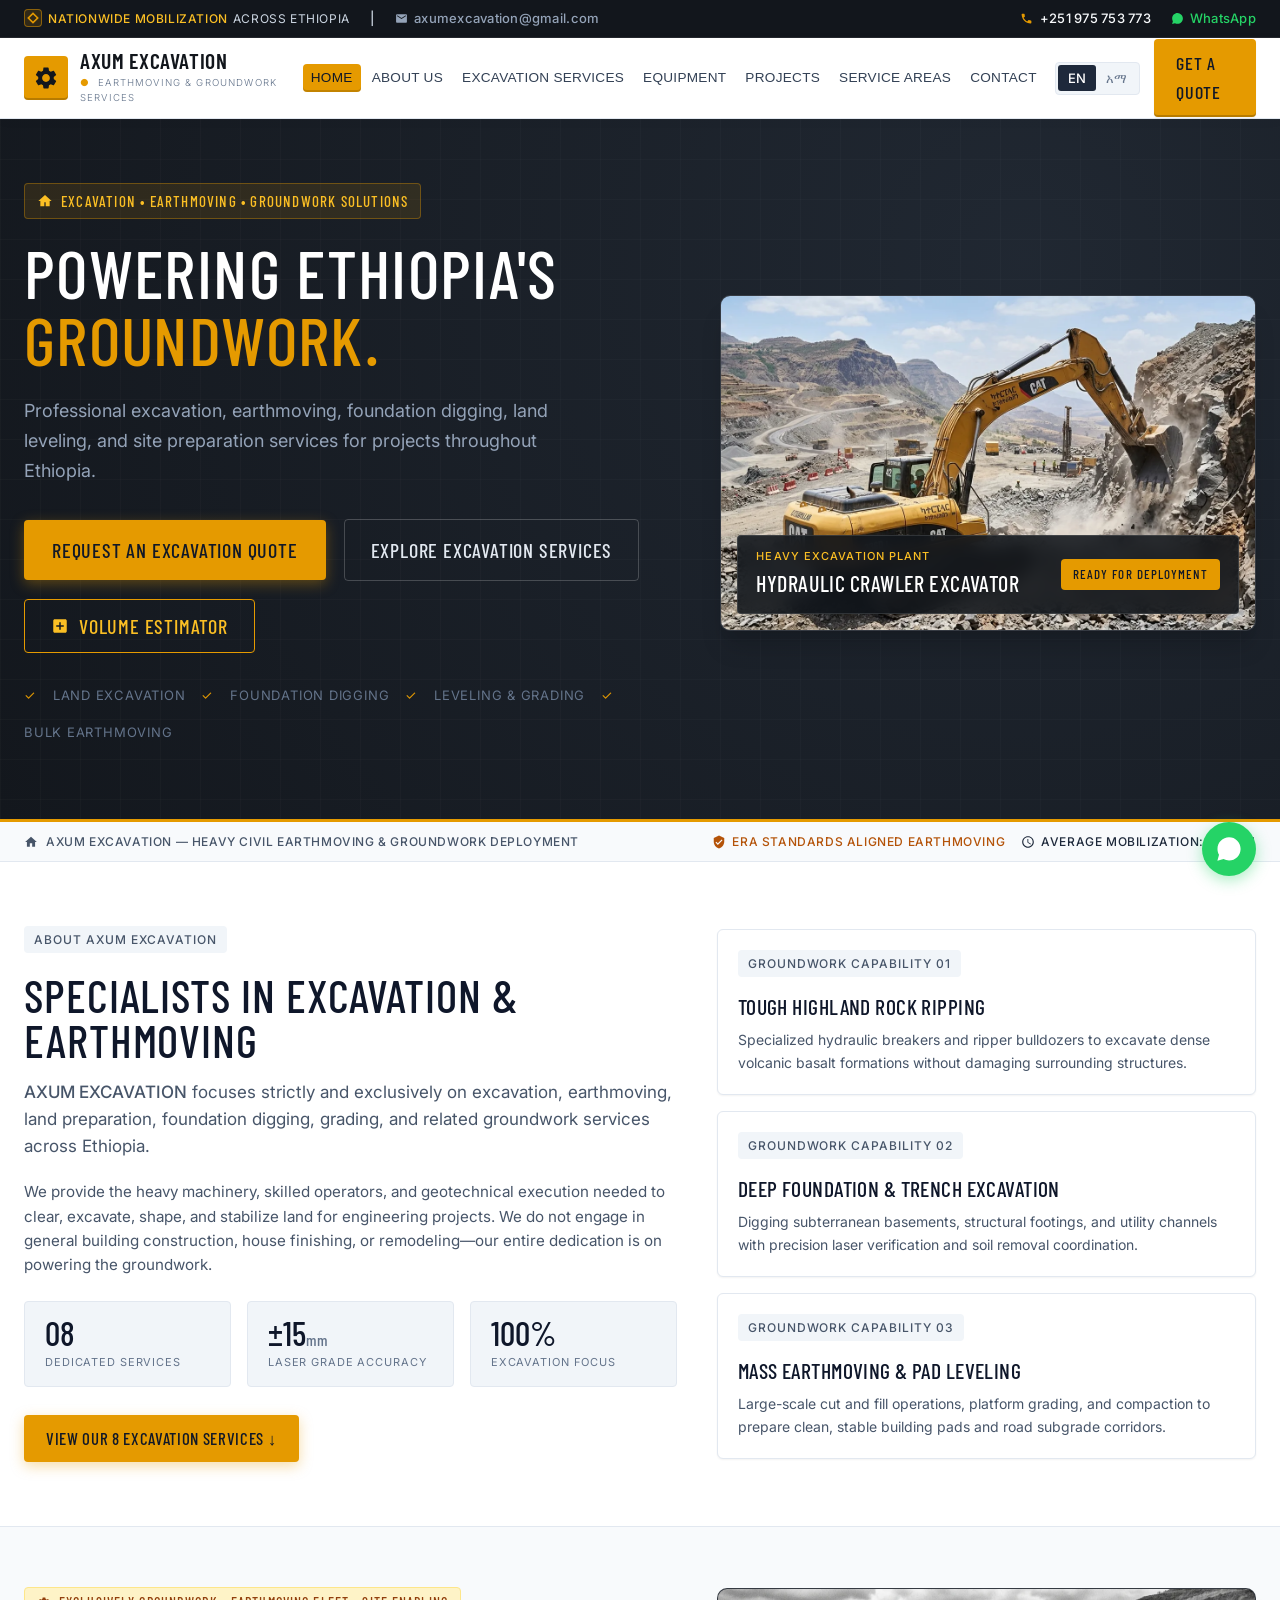
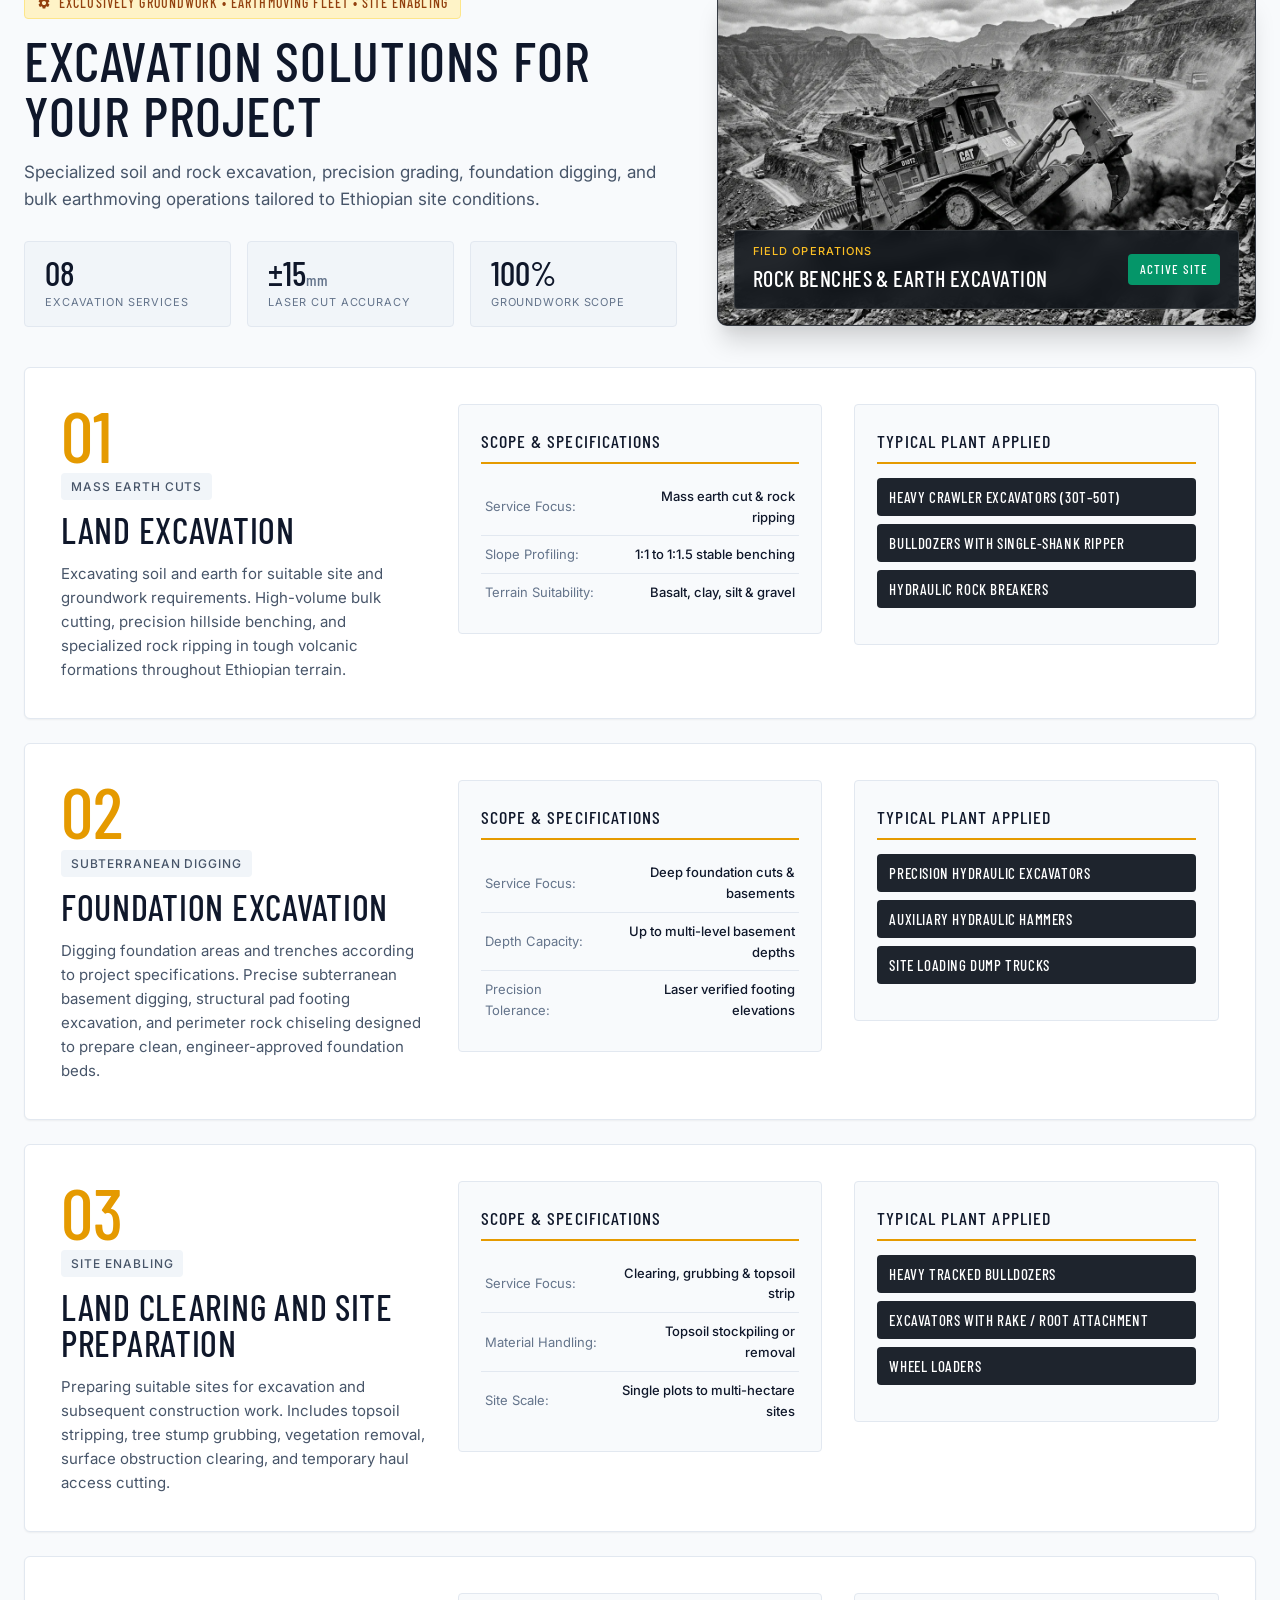
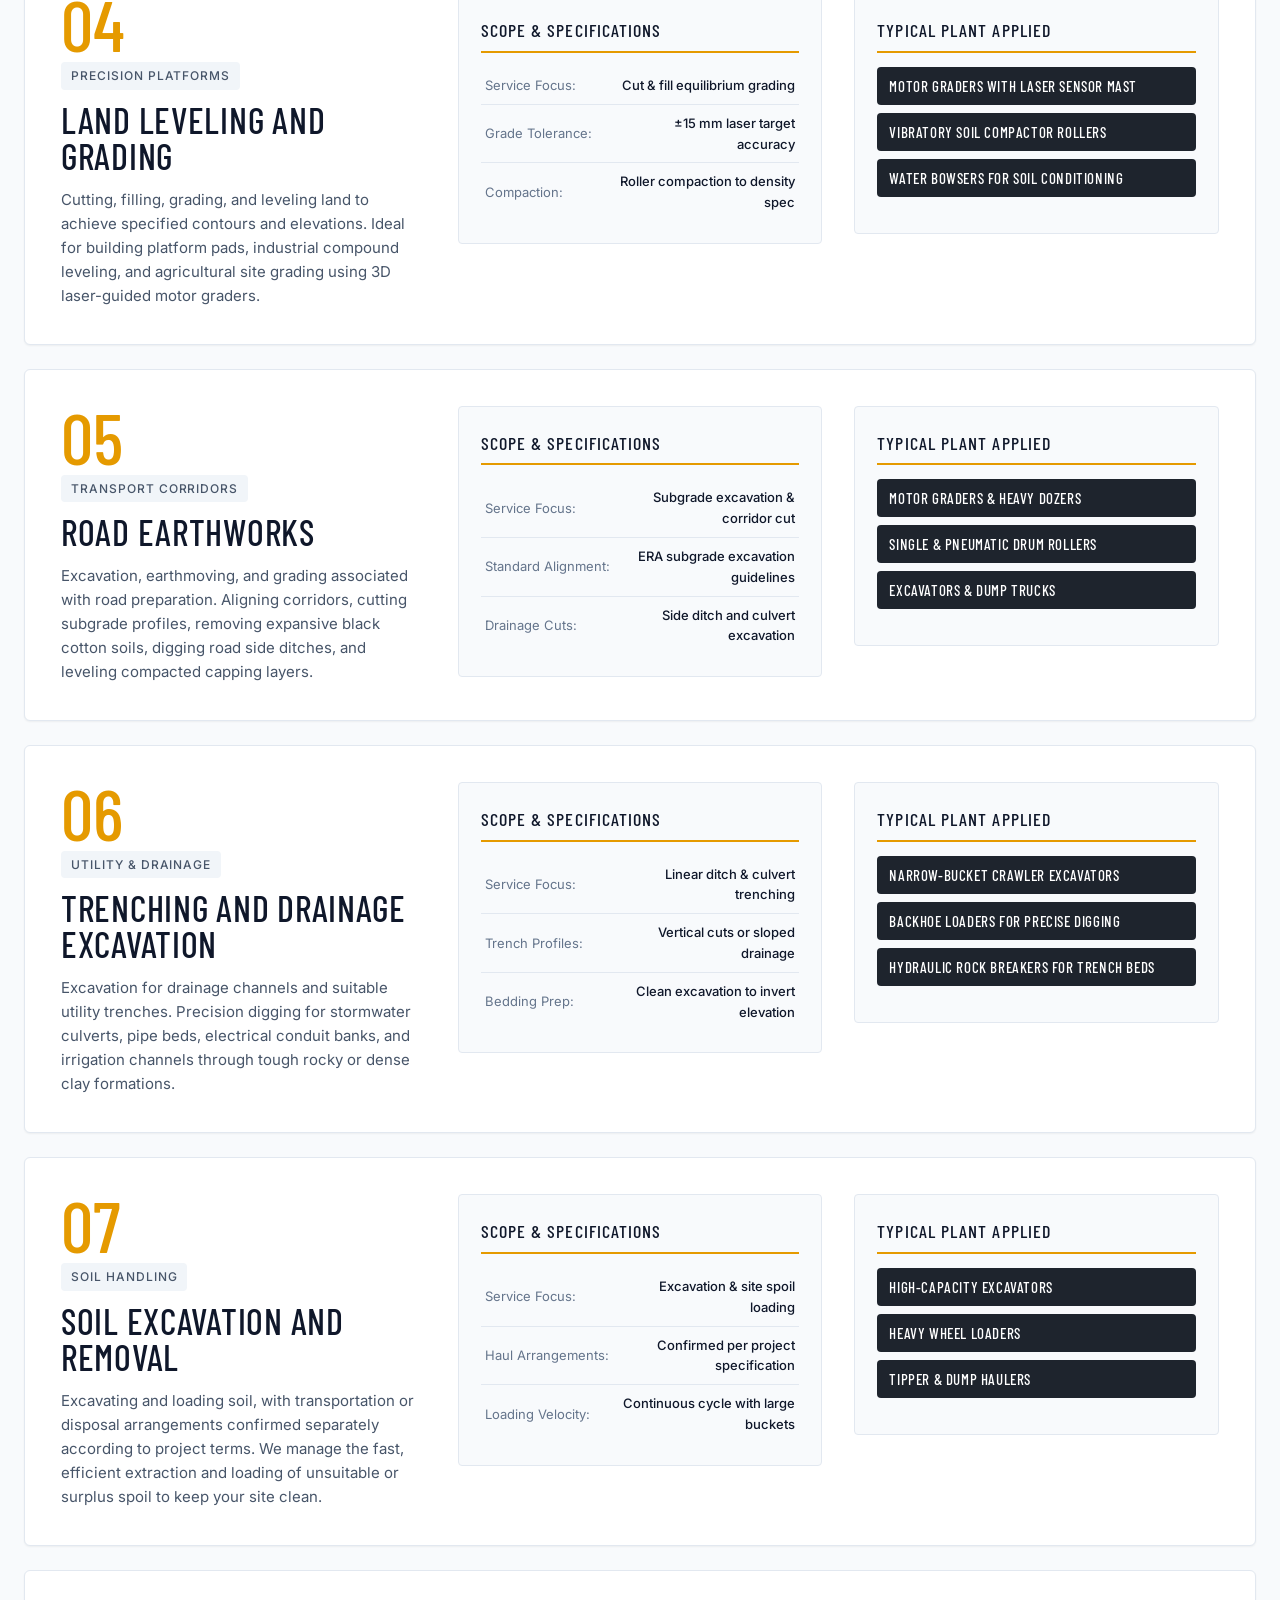
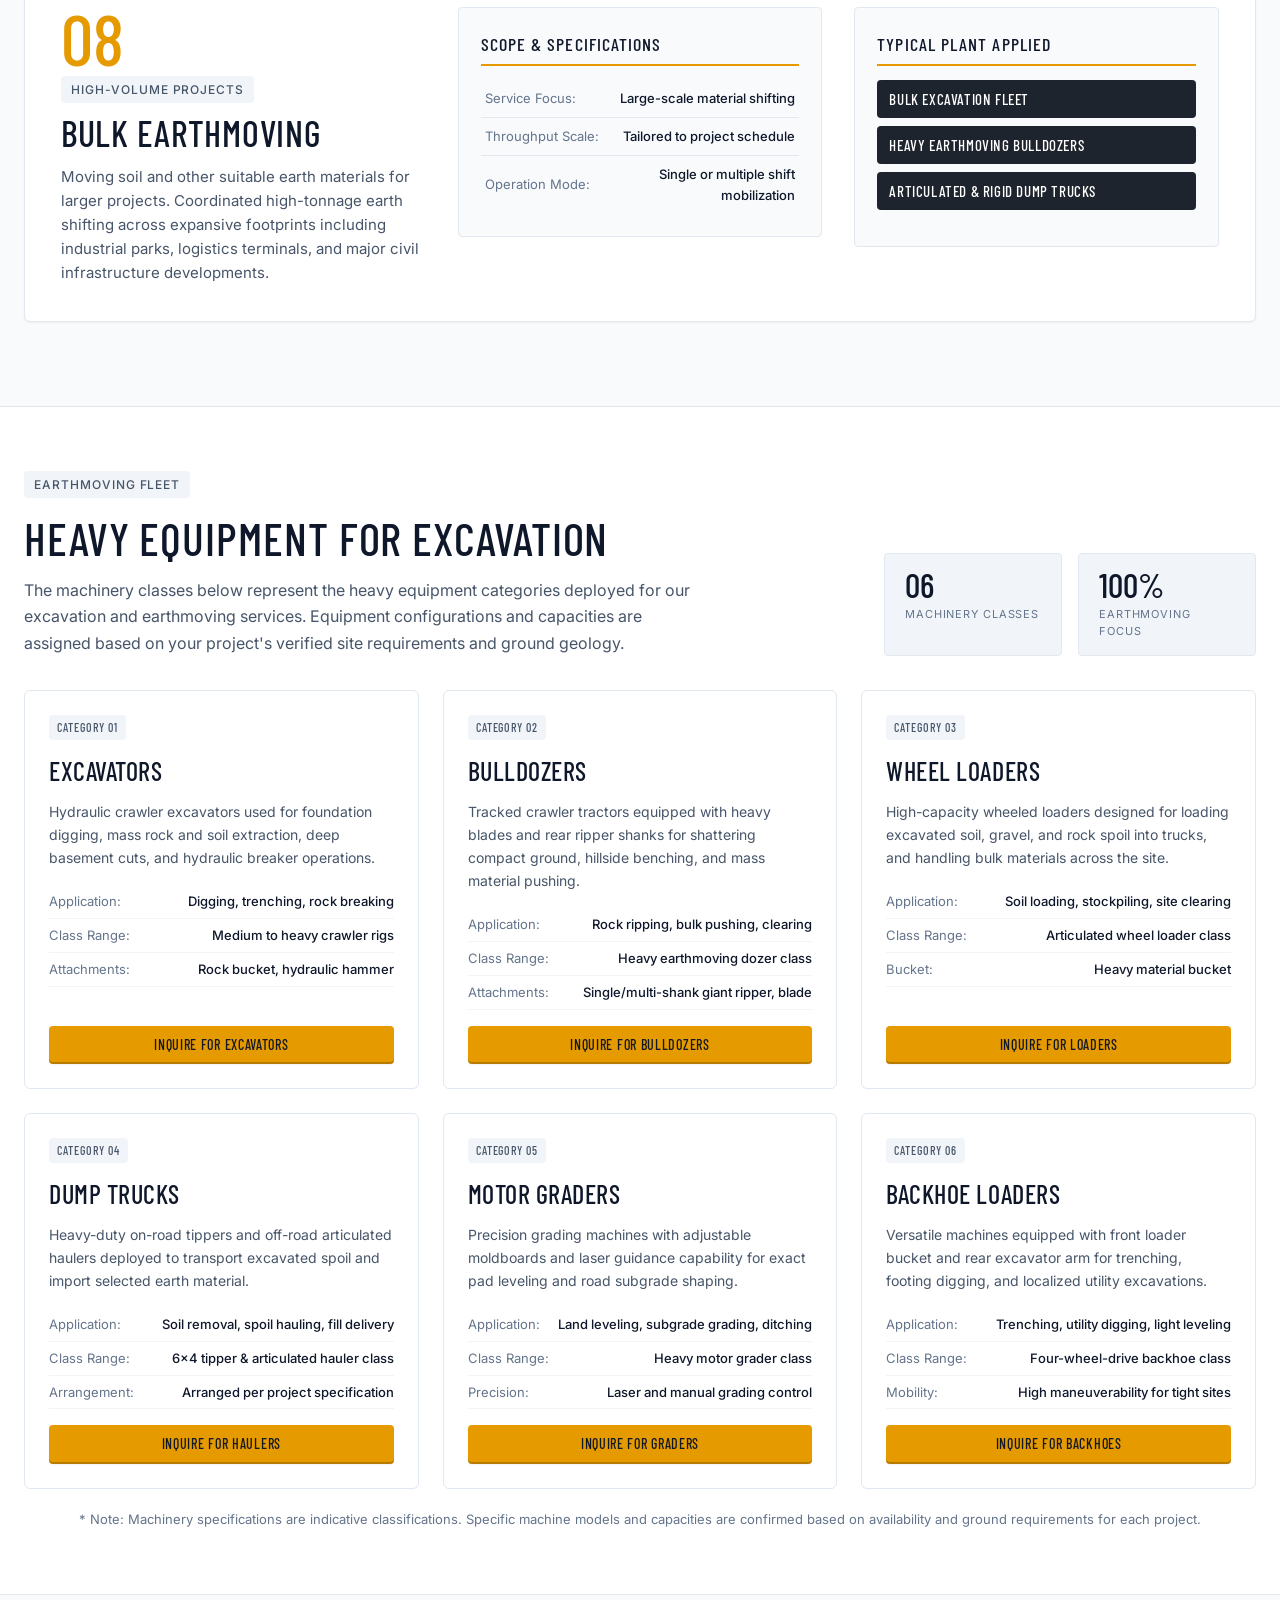
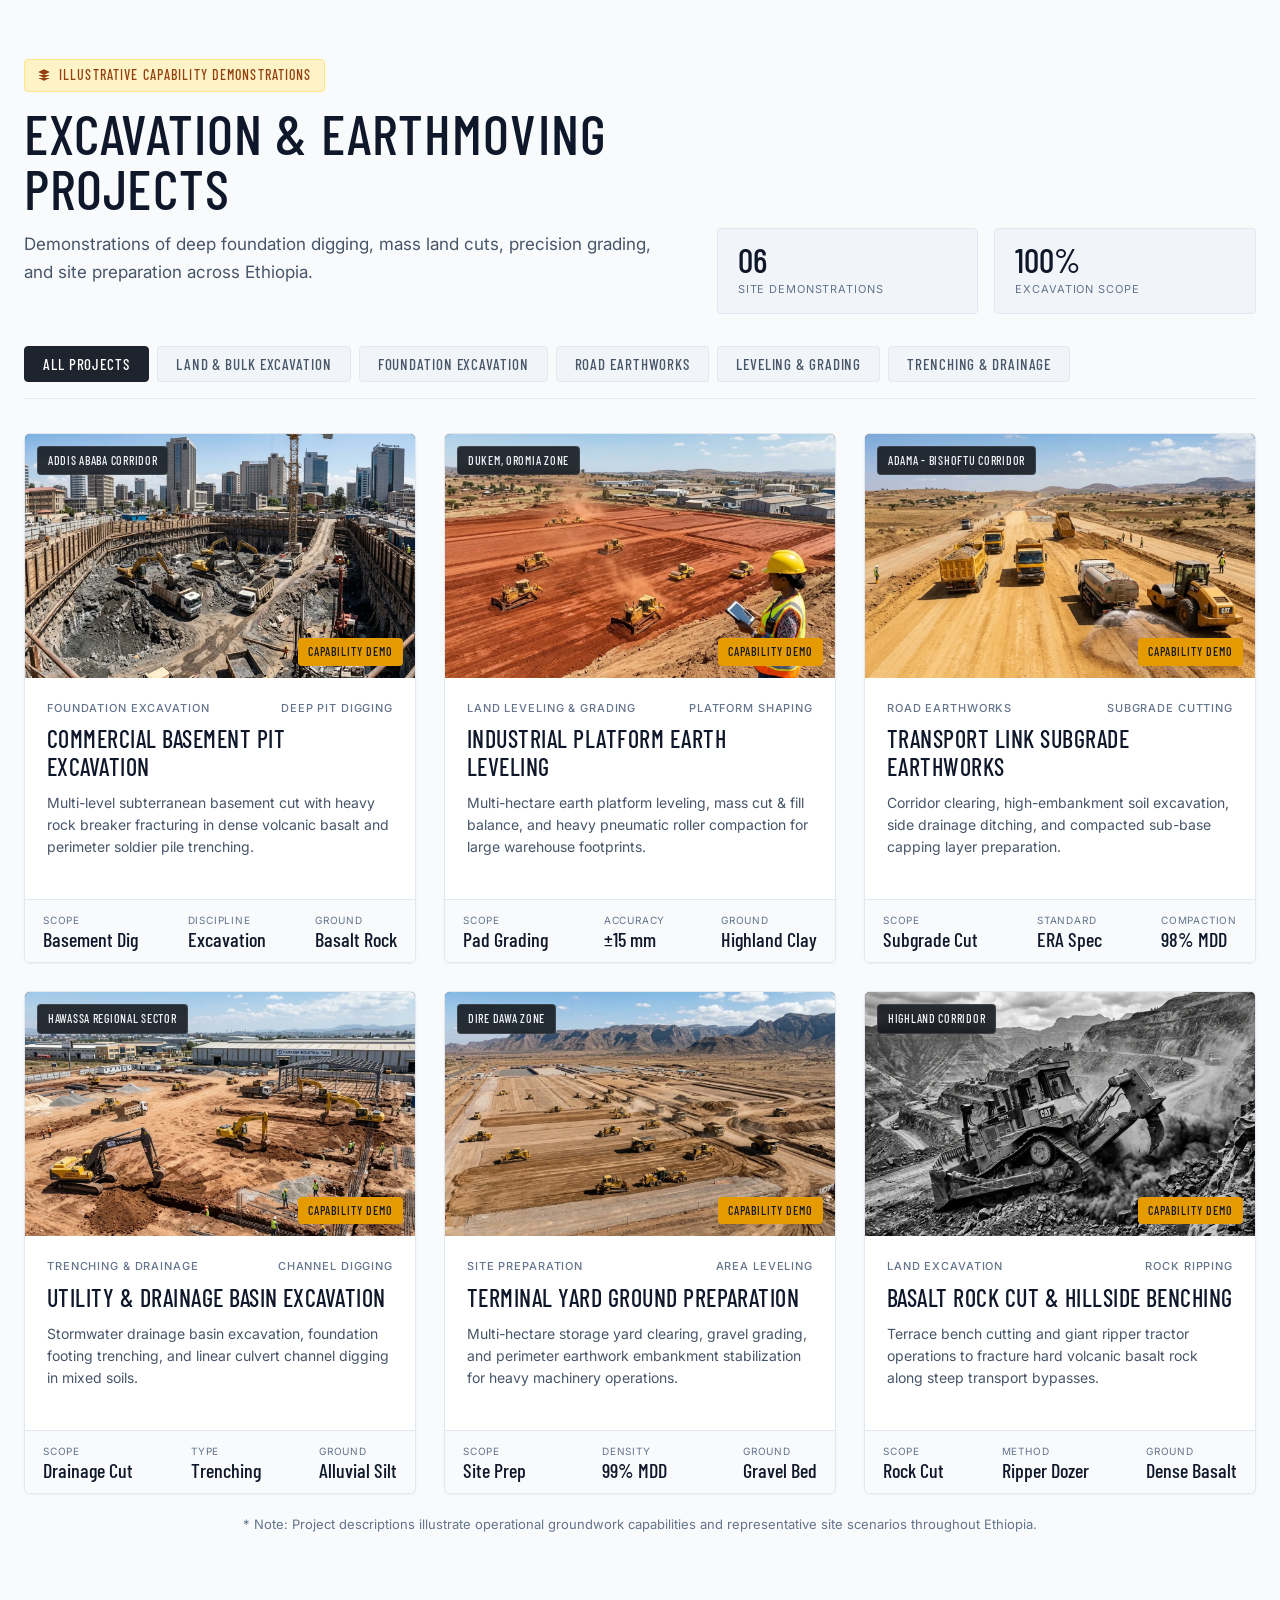
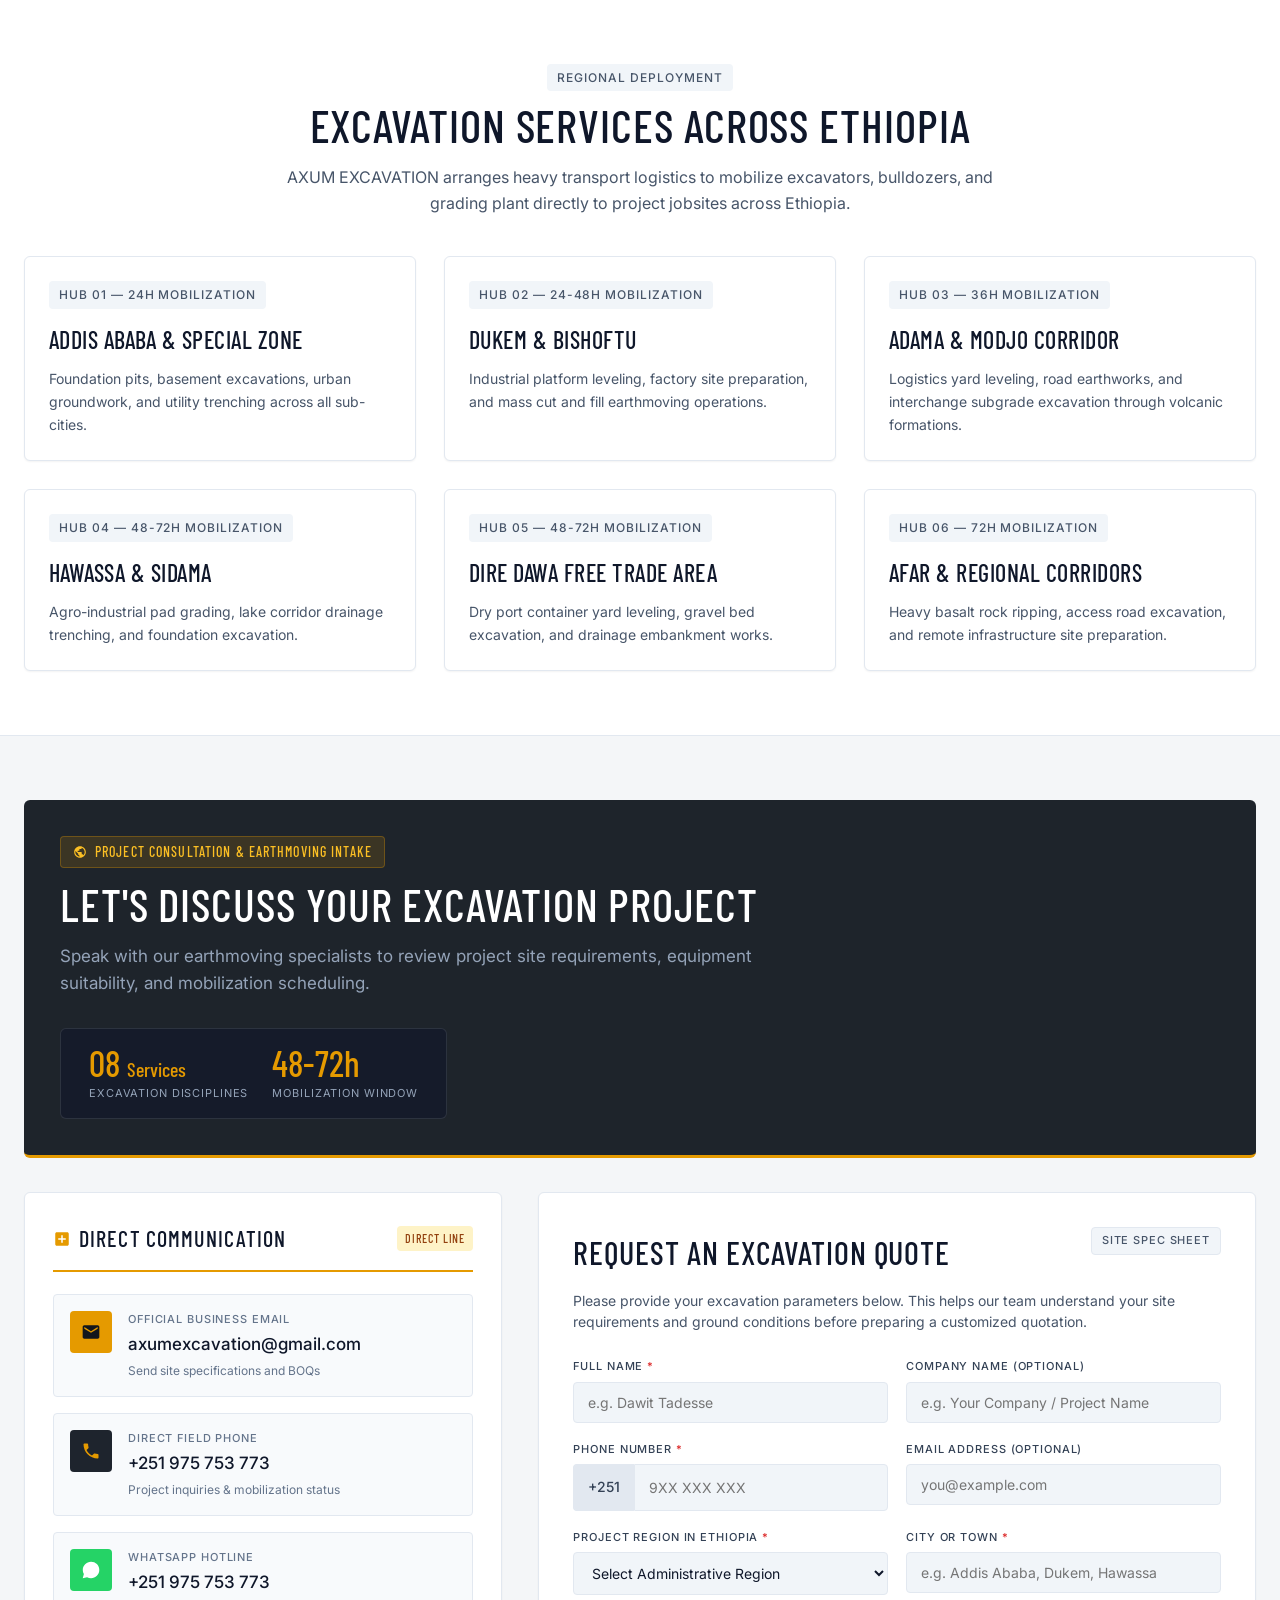
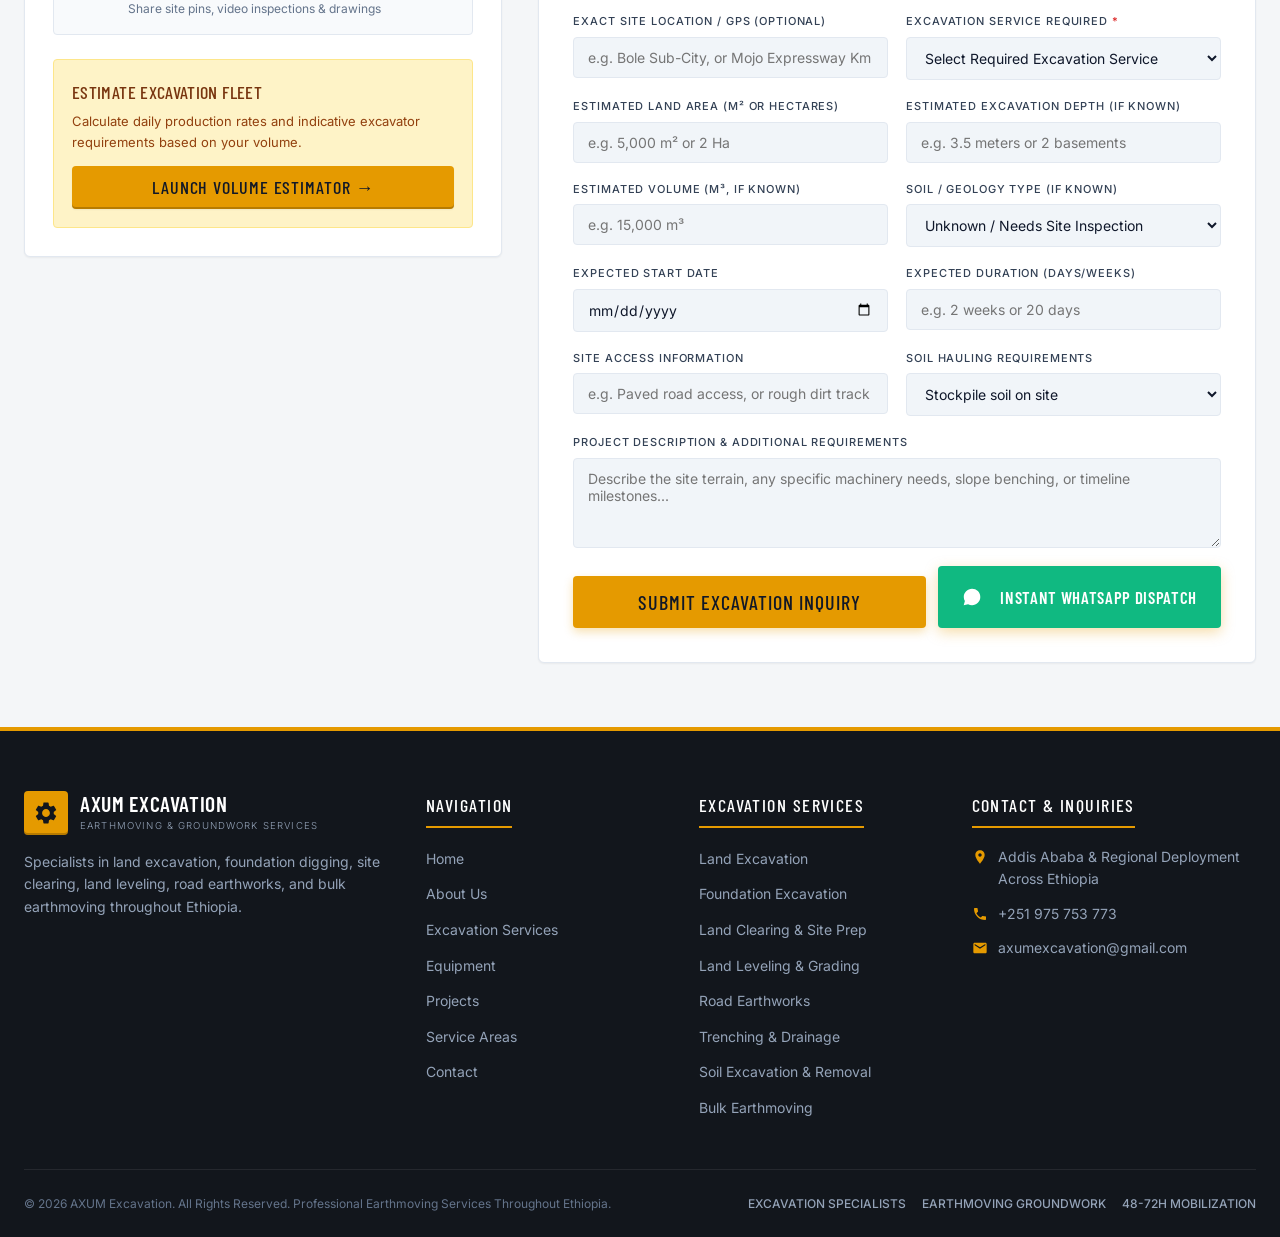
==== commit 2c9285e7: "feat: geotechnical swell calculator, WebP assets, SEO schema, and lead capture hardening" ====
--- a/index.html
+++ b/index.html
@@ -5,8 +5,82 @@
   <meta name="viewport" content="width=device-width, initial-scale=1.0">
   <title>AXUM Excavation — Professional Excavation & Earthmoving Services Ethiopia</title>
   <meta name="description" content="AXUM Excavation specializes in professional excavation, earthmoving, foundation digging, land leveling, road earthworks, and site preparation services throughout Ethiopia.">
+  <link rel="canonical" href="https://axumexcavation.com/">
+  <meta name="theme-color" content="#14181f">
+
+  <!-- Open Graph / Facebook / LinkedIn / WhatsApp Preview -->
+  <meta property="og:type" content="website">
+  <meta property="og:url" content="https://axumexcavation.com/">
+  <meta property="og:title" content="AXUM Excavation — Heavy Civil Earthmoving & Groundwork Ethiopia">
+  <meta property="og:description" content="Specialized soil and rock excavation, precision grading, foundation digging, and bulk earthmoving operations tailored to Ethiopian site conditions. 48-72h mobilization.">
+  <meta property="og:image" content="assets/images/cat336-hero.jpg">
+  <meta property="og:locale" content="en_US">
+  <meta property="og:locale:alternate" content="am_ET">
+
+  <!-- Twitter Card -->
+  <meta name="twitter:card" content="summary_large_image">
+  <meta name="twitter:title" content="AXUM Excavation — Heavy Civil Earthmoving Ethiopia">
+  <meta name="twitter:description" content="Professional excavation, rock ripping, basement digging, and site grading services throughout Ethiopia.">
+  <meta name="twitter:image" content="assets/images/cat336-hero.jpg">
+
   <link rel="stylesheet" href="css/style.css">
   <link rel="icon" type="image/svg+xml" href="data:image/svg+xml,<svg xmlns='http://www.w3.org/2000/svg' viewBox='0 0 24 24' fill='%23e59a00'><path d='M19 9h-4V3H9v6H5l7 7 7-7zM5 18v2h14v-2H5z'/></svg>">
+
+  <!-- JSON-LD Structured Data for Ethiopian Civil Earthmoving Contractor -->
+  <script type="application/ld+json">
+  {
+    "@context": "https://schema.org",
+    "@type": "GeneralContractor",
+    "name": "AXUM Excavation",
+    "alternateName": "አክሱም ቁፋሮ",
+    "description": "Professional excavation, earthmoving, deep foundation digging, rock benching, land leveling, and site preparation services across Ethiopia.",
+    "url": "https://axumexcavation.com/",
+    "logo": "https://axumexcavation.com/assets/images/cat336-hero.jpg",
+    "image": "https://axumexcavation.com/assets/images/cat336-hero.jpg",
+    "telephone": "+251975753773",
+    "email": "axumexcavation@gmail.com",
+    "address": {
+      "@type": "PostalAddress",
+      "addressLocality": "Addis Ababa",
+      "addressRegion": "Addis Ababa",
+      "addressCountry": "ET"
+    },
+    "geo": {
+      "@type": "GeoCoordinates",
+      "latitude": 9.005401,
+      "longitude": 38.763611
+    },
+    "areaServed": [
+      { "@type": "AdministrativeArea", "name": "Addis Ababa" },
+      { "@type": "AdministrativeArea", "name": "Oromia" },
+      { "@type": "AdministrativeArea", "name": "Amhara" },
+      { "@type": "AdministrativeArea", "name": "Sidama" },
+      { "@type": "AdministrativeArea", "name": "Dire Dawa" }
+    ],
+    "priceRange": "$$$",
+    "openingHoursSpecification": [
+      {
+        "@type": "OpeningHoursSpecification",
+        "dayOfWeek": ["Monday", "Tuesday", "Wednesday", "Thursday", "Friday", "Saturday"],
+        "opens": "07:30",
+        "closes": "18:30"
+      }
+    ],
+    "hasOfferCatalog": {
+      "@type": "OfferCatalog",
+      "name": "AXUM Excavation & Earthmoving Services",
+      "itemListElement": [
+        { "@type": "Offer", "itemOffered": { "@type": "Service", "name": "Land Excavation & Rock Ripping" } },
+        { "@type": "Offer", "itemOffered": { "@type": "Service", "name": "Foundation & Basement Excavation" } },
+        { "@type": "Offer", "itemOffered": { "@type": "Service", "name": "Site Clearing & Earth Preparation" } },
+        { "@type": "Offer", "itemOffered": { "@type": "Service", "name": "Precision Land Leveling & Grading" } },
+        { "@type": "Offer", "itemOffered": { "@type": "Service", "name": "Road Earthworks & Subgrade Cutting" } },
+        { "@type": "Offer", "itemOffered": { "@type": "Service", "name": "Trenching & Drainage Excavation" } },
+        { "@type": "Offer", "itemOffered": { "@type": "Service", "name": "Bulk Earthmoving & Soil Removal" } }
+      ]
+    }
+  }
+  </script>
 </head>
 <body>
   <a href="#main-content" class="skip-to-content">Skip to main content</a>
@@ -142,7 +216,10 @@
           <!-- Hero Media Card with Heavy CAT Excavator -->
           <div class="fleet-card-media">
             <div class="img-wrapper">
-              <img src="assets/images/cat336-hero.jpg" alt="Heavy hydraulic crawler excavator operating in Ethiopian rock terrain" width="640" height="400">
+              <picture>
+                <source srcset="assets/images/cat336-hero.webp" type="image/webp">
+                <img src="assets/images/cat336-hero.jpg" alt="Heavy hydraulic crawler excavator operating in Ethiopian rock terrain" width="640" height="400" fetchpriority="high" decoding="async">
+              </picture>
             </div>
             <div class="fleet-card-meta">
               <div class="fleet-meta-info">
@@ -282,7 +359,10 @@
 
           <div class="fleet-card-media">
             <div class="img-wrapper">
-              <img src="assets/images/basalt-rock-bench.jpg" alt="Heavy earthmoving equipment ripping basalt rock benches" width="640" height="400">
+              <picture>
+                <source srcset="assets/images/basalt-rock-bench.webp" type="image/webp">
+                <img src="assets/images/basalt-rock-bench.jpg" alt="Heavy earthmoving equipment ripping basalt rock benches" width="640" height="400" loading="lazy" decoding="async">
+              </picture>
             </div>
             <div class="fleet-card-meta">
               <div class="fleet-meta-info">
@@ -725,7 +805,10 @@
           <!-- Card 1: Foundation Excavation -->
           <div class="project-card" data-category="foundation">
             <div class="project-img-wrapper">
-              <img src="assets/images/addis-basement-pit.jpg" alt="Commercial building foundation excavation pit" width="400" height="250">
+              <picture>
+                <source srcset="assets/images/addis-basement-pit.webp" type="image/webp">
+                <img src="assets/images/addis-basement-pit.jpg" alt="Commercial building foundation excavation pit" width="400" height="250" loading="lazy" decoding="async">
+              </picture>
               <span class="project-location-badge">Addis Ababa Corridor</span>
               <span class="project-status-badge">Capability Demo</span>
             </div>
@@ -749,7 +832,10 @@
           <!-- Card 2: Land Leveling & Grading -->
           <div class="project-card" data-category="leveling">
             <div class="project-img-wrapper">
-              <img src="assets/images/dukem-industrial-grading.jpg" alt="Industrial park platform grading and earth leveling" width="400" height="250">
+              <picture>
+                <source srcset="assets/images/dukem-industrial-grading.webp" type="image/webp">
+                <img src="assets/images/dukem-industrial-grading.jpg" alt="Industrial park platform grading and earth leveling" width="400" height="250" loading="lazy" decoding="async">
+              </picture>
               <span class="project-location-badge">Dukem, Oromia Zone</span>
               <span class="project-status-badge">Capability Demo</span>
             </div>
@@ -773,7 +859,10 @@
           <!-- Card 3: Road Earthworks -->
           <div class="project-card" data-category="road">
             <div class="project-img-wrapper">
-              <img src="assets/images/adama-road-subgrade.jpg" alt="Road subgrade earthworks and corridor grading" width="400" height="250">
+              <picture>
+                <source srcset="assets/images/adama-road-subgrade.webp" type="image/webp">
+                <img src="assets/images/adama-road-subgrade.jpg" alt="Road subgrade earthworks and corridor grading" width="400" height="250" loading="lazy" decoding="async">
+              </picture>
               <span class="project-location-badge">Adama - Bishoftu Corridor</span>
               <span class="project-status-badge">Capability Demo</span>
             </div>
@@ -797,7 +886,10 @@
           <!-- Card 4: Trenching & Drainage -->
           <div class="project-card" data-category="trenching">
             <div class="project-img-wrapper">
-              <img src="assets/images/hawassa-textile.jpg" alt="Foundation basin trenching and drainage channels" width="400" height="250">
+              <picture>
+                <source srcset="assets/images/hawassa-textile.webp" type="image/webp">
+                <img src="assets/images/hawassa-textile.jpg" alt="Foundation basin trenching and drainage channels" width="400" height="250" loading="lazy" decoding="async">
+              </picture>
               <span class="project-location-badge">Hawassa Regional Sector</span>
               <span class="project-status-badge">Capability Demo</span>
             </div>
@@ -821,7 +913,10 @@
           <!-- Card 5: Site Preparation -->
           <div class="project-card" data-category="leveling">
             <div class="project-img-wrapper">
-              <img src="assets/images/diredawa-dryport.jpg" alt="Logistics yard site preparation and gravel leveling" width="400" height="250">
+              <picture>
+                <source srcset="assets/images/diredawa-dryport.webp" type="image/webp">
+                <img src="assets/images/diredawa-dryport.jpg" alt="Logistics yard site preparation and gravel leveling" width="400" height="250" loading="lazy" decoding="async">
+              </picture>
               <span class="project-location-badge">Dire Dawa Zone</span>
               <span class="project-status-badge">Capability Demo</span>
             </div>
@@ -845,7 +940,10 @@
           <!-- Card 6: Land Excavation & Rock Ripping -->
           <div class="project-card" data-category="land">
             <div class="project-img-wrapper">
-              <img src="assets/images/basalt-rock-bench.jpg" alt="Heavy rock ripping and hillside benching" width="400" height="250">
+              <picture>
+                <source srcset="assets/images/basalt-rock-bench.webp" type="image/webp">
+                <img src="assets/images/basalt-rock-bench.jpg" alt="Heavy rock ripping and hillside benching" width="400" height="250" loading="lazy" decoding="async">
+              </picture>
               <span class="project-location-badge">Highland Corridor</span>
               <span class="project-status-badge">Capability Demo</span>
             </div>
@@ -1193,9 +1291,18 @@
                 <textarea id="project_specs" name="project_specs" class="form-textarea" placeholder="Describe the site terrain, any specific machinery needs, slope benching, or timeline milestones..."></textarea>
               </div>
 
-              <button type="submit" class="btn-submit-tender" data-i18n="tender_submit">
-                Submit Excavation Inquiry &rarr;
-              </button>
+              <!-- Anti-Spam Honeypot Field -->
+              <input type="text" name="_gotcha" style="display:none !important;" tabindex="-1" autocomplete="off" aria-hidden="true">
+
+              <div style="display:flex; gap:12px; flex-wrap:wrap; margin-top:8px;">
+                <button type="submit" class="btn-submit-tender" data-i18n="tender_submit" style="flex:1; min-width:240px;">
+                  Submit Excavation Inquiry &rarr;
+                </button>
+                <a href="https://wa.me/251975753773?text=Hello%20AXUM%20Excavation%2C%20I%20would%20like%20to%20request%20an%20excavation%20and%20earthmoving%20mobilization%20quote%20for%20my%20project." target="_blank" rel="noopener noreferrer" class="btn-primary" style="background:#10b981; border-color:#059669; color:#ffffff; text-decoration:none; display:inline-flex; align-items:center; justify-content:center; padding:12px 24px; border-radius:var(--radius-sm); font-weight:600; font-size:1.05rem;">
+                  <svg width="20" height="20" viewBox="0 0 24 24" fill="currentColor" style="margin-right:8px;"><path d="M12.04 2c-5.46 0-9.91 4.45-9.91 9.91 0 1.75.46 3.45 1.32 4.95L2.05 22l5.25-1.38c1.45.79 3.08 1.21 4.74 1.21 5.46 0 9.91-4.45 9.91-9.91 0-2.65-1.03-5.14-2.9-7.01A9.816 9.816 0 0 0 12.04 2z"/></svg>
+                  Instant WhatsApp Dispatch
+                </a>
+              </div>
             </form>
           </div>
         </div>
--- a/css/style.css
+++ b/css/style.css
@@ -102,16 +102,40 @@
 
 h1, h2, h3, h4, h5, h6 {
   font-family: var(--font-display);
-  font-weight: 600; /* Crisp architectural semi-bold instead of heavy black */
+  font-weight: 500; /* Light, architectural header styling */
   letter-spacing: 0.02em;
 }
 
 strong, b {
-  font-weight: 600;
+  font-weight: 500;
 }
 
 body.amharic-mode {
   font-family: var(--font-amharic);
+}
+
+body.amharic-mode h1,
+body.amharic-mode h2,
+body.amharic-mode h3,
+body.amharic-mode h4,
+body.amharic-mode h5,
+body.amharic-mode h6,
+body.amharic-mode .brand-name,
+body.amharic-mode .nav-link,
+body.amharic-mode .btn-primary,
+body.amharic-mode .btn-ghost,
+body.amharic-mode .btn-quote,
+body.amharic-mode .btn-quote-pill,
+body.amharic-mode .subpage-title,
+body.amharic-mode .hero-title,
+body.amharic-mode .tender-title,
+body.amharic-mode .desk-title,
+body.amharic-mode .discipline-title,
+body.amharic-mode .project-card-title,
+body.amharic-mode .fleet-item-title,
+body.amharic-mode .modal-title {
+  font-family: var(--font-amharic) !important;
+  letter-spacing: normal !important;
 }
 
 a {
@@ -139,7 +163,7 @@
   background: var(--color-primary);
   color: #000;
   padding: 10px 18px;
-  font-weight: 600;
+  font-weight: 500;
   z-index: 99999;
   border-radius: var(--radius-sm);
   transition: top var(--transition-fast);
@@ -224,7 +248,7 @@
 }
 .tag-bold {
   color: var(--color-hazard-yellow);
-  font-weight: 600;
+  font-weight: 500;
 }
 .tag-sub {
   color: #cbd5e1;
@@ -287,7 +311,7 @@
   display: none; /* Appears only in mobile dispatch card */
 }
 .dispatch-phone {
-  font-weight: 600;
+  font-weight: 500;
   color: #f8fafc;
 }
 
@@ -307,7 +331,7 @@
 .top-bar-cta {
   background: var(--color-primary);
   color: #111827;
-  font-weight: 600;
+  font-weight: 500;
   font-size: 0.72rem;
   padding: 4px 10px;
   border-radius: var(--radius-sm);
@@ -380,7 +404,7 @@
 .brand-name {
   font-family: var(--font-display);
   font-size: 1.625rem;
-  font-weight: 700;
+  font-weight: 600;
   line-height: 1;
   color: #12161c;
   letter-spacing: 0.03em;
@@ -388,7 +412,7 @@
 
 .brand-sub {
   font-size: 0.6875rem;
-  font-weight: 400;
+  font-weight: 300;
   text-transform: uppercase;
   letter-spacing: 0.12em;
   color: var(--text-dark-muted);
@@ -407,7 +431,7 @@
 .nav-link {
   font-family: var(--font-display);
   font-size: 0.95rem;
-  font-weight: 500;
+  font-weight: 400;
   letter-spacing: 0.03em;
   text-transform: uppercase;
   color: #334155;
@@ -513,7 +537,7 @@
 .btn-quote {
   font-family: var(--font-display);
   font-size: 1.125rem;
-  font-weight: 600;
+  font-weight: 500;
   letter-spacing: 0.05em;
   text-transform: uppercase;
   background: var(--color-primary);
@@ -553,7 +577,7 @@
   border-bottom: 1px solid var(--border-light);
   padding: 10px 0;
   font-size: 0.75rem;
-  font-weight: 600;
+  font-weight: 500;
   letter-spacing: 0.05em;
   text-transform: uppercase;
   color: var(--text-dark-muted);
@@ -667,7 +691,7 @@
 .hero-title {
   font-family: var(--font-display);
   font-size: clamp(2.25rem, 5.5vw, 4.25rem);
-  font-weight: 700;
+  font-weight: 500;
   line-height: 0.98;
   text-transform: uppercase;
   letter-spacing: 0.02em;
@@ -699,7 +723,7 @@
 .btn-primary {
   font-family: var(--font-display);
   font-size: 1.25rem;
-  font-weight: 600;
+  font-weight: 500;
   letter-spacing: 0.04em;
   text-transform: uppercase;
   background: var(--color-primary);
@@ -825,7 +849,7 @@
 .fleet-unit-name {
   font-family: var(--font-display);
   font-size: 1.375rem;
-  font-weight: 600;
+  font-weight: 500;
   text-transform: uppercase;
   color: #ffffff;
   letter-spacing: 0.02em;
@@ -836,7 +860,7 @@
   color: #111827;
   font-family: var(--font-display);
   font-size: 0.8125rem;
-  font-weight: 600;
+  font-weight: 500;
   letter-spacing: 0.08em;
   text-transform: uppercase;
   padding: 5px 12px;
@@ -848,7 +872,7 @@
   color: #ffffff;
   font-family: var(--font-display);
   font-size: 0.8125rem;
-  font-weight: 600;
+  font-weight: 500;
   letter-spacing: 0.08em;
   text-transform: uppercase;
   padding: 5px 12px;
@@ -900,7 +924,7 @@
 .subpage-title {
   font-family: var(--font-display);
   font-size: clamp(2rem, 5vw, 3.5rem);
-  font-weight: 700;
+  font-weight: 500;
   line-height: 0.98;
   text-transform: uppercase;
   letter-spacing: 0.02em;
@@ -934,7 +958,7 @@
 .metric-box-val {
   font-family: var(--font-display);
   font-size: 2.125rem;
-  font-weight: 700;
+  font-weight: 500;
   color: #0f172a;
   line-height: 1;
   margin-bottom: 4px;
@@ -1000,7 +1024,7 @@
 .contact-stat-num {
   font-family: var(--font-display);
   font-size: 2.25rem;
-  font-weight: 700;
+  font-weight: 500;
   color: var(--color-primary);
   line-height: 1;
 }
@@ -1036,7 +1060,7 @@
   gap: 6px;
   font-family: var(--font-display);
   font-size: 0.875rem;
-  font-weight: 600;
+  font-weight: 500;
   letter-spacing: 0.08em;
   text-transform: uppercase;
   color: var(--color-hazard-yellow);
@@ -1110,7 +1134,7 @@
 .discipline-num {
   font-family: var(--font-display);
   font-size: 4.5rem;
-  font-weight: 700;
+  font-weight: 500;
   line-height: 0.85;
   color: var(--color-primary);
   margin-bottom: 8px;
@@ -1141,7 +1165,7 @@
 .discipline-title {
   font-family: var(--font-display);
   font-size: 2.25rem;
-  font-weight: 600;
+  font-weight: 500;
   line-height: 1;
   text-transform: uppercase;
   color: #0f172a;
@@ -1166,7 +1190,7 @@
 .tech-spec-title {
   font-family: var(--font-display);
   font-size: 1.125rem;
-  font-weight: 600;
+  font-weight: 500;
   letter-spacing: 0.06em;
   text-transform: uppercase;
   color: #0f172a;
@@ -1409,7 +1433,7 @@
   color: #111827;
   font-family: var(--font-display);
   font-size: 0.75rem;
-  font-weight: 600;
+  font-weight: 500;
   letter-spacing: 0.08em;
   text-transform: uppercase;
   padding: 4px 10px;
@@ -1448,7 +1472,7 @@
 .project-card-title {
   font-family: var(--font-display);
   font-size: 1.5rem;
-  font-weight: 600;
+  font-weight: 500;
   line-height: 1.15;
   text-transform: uppercase;
   color: #0f172a;
@@ -1490,7 +1514,7 @@
 .project-stat-val {
   font-family: var(--font-display);
   font-size: 1.25rem;
-  font-weight: 600;
+  font-weight: 500;
   color: #0f172a;
   line-height: 1.1;
 }
@@ -1530,7 +1554,7 @@
 .desk-title {
   font-family: var(--font-display);
   font-size: 1.375rem;
-  font-weight: 600;
+  font-weight: 500;
   letter-spacing: 0.05em;
   text-transform: uppercase;
   color: #0f172a;
@@ -1650,7 +1674,7 @@
 .tender-title {
   font-family: var(--font-display);
   font-size: 2rem;
-  font-weight: 600;
+  font-weight: 500;
   letter-spacing: 0.03em;
   text-transform: uppercase;
   color: #0f172a;
@@ -1747,7 +1771,7 @@
 .btn-submit-tender {
   font-family: var(--font-display);
   font-size: 1.25rem;
-  font-weight: 600;
+  font-weight: 500;
   letter-spacing: 0.05em;
   text-transform: uppercase;
   background: var(--color-primary);
@@ -1807,7 +1831,7 @@
 .fleet-item-title {
   font-family: var(--font-display);
   font-size: 1.625rem;
-  font-weight: 600;
+  font-weight: 500;
   text-transform: uppercase;
   color: #0f172a;
   margin-bottom: 8px;
@@ -1887,7 +1911,7 @@
 .modal-title {
   font-family: var(--font-display);
   font-size: 1.5rem;
-  font-weight: 600;
+  font-weight: 500;
   letter-spacing: 0.04em;
   text-transform: uppercase;
 }
@@ -1936,7 +1960,7 @@
 .calc-stat-val {
   font-family: var(--font-display);
   font-size: 1.625rem;
-  font-weight: 700;
+  font-weight: 500;
   color: #92400e;
 }
 
@@ -1982,7 +2006,7 @@
 .footer-col-title {
   font-family: var(--font-display);
   font-size: 1.125rem;
-  font-weight: 600;
+  font-weight: 500;
   letter-spacing: 0.08em;
   text-transform: uppercase;
   color: #ffffff;
@@ -2085,7 +2109,7 @@
   padding: 14px 24px;
   border-radius: var(--radius-sm);
   font-size: 0.875rem;
-  font-weight: 600;
+  font-weight: 500;
   box-shadow: var(--shadow-xl);
   z-index: 10000;
   opacity: 0;
@@ -2359,7 +2383,7 @@
 
   .tag-bold {
     color: #e59a00 !important;
-    font-weight: 600 !important;
+    font-weight: 500 !important;
     letter-spacing: 0.04em !important;
     text-transform: uppercase !important;
     flex-shrink: 0 !important;
@@ -2467,7 +2491,7 @@
 
   .dispatch-phone {
     font-size: 0.78rem !important;
-    font-weight: 600 !important;
+    font-weight: 500 !important;
     color: #ffffff !important;
     white-space: nowrap !important;
     line-height: 1.2 !important;
@@ -2509,7 +2533,7 @@
     justify-content: center !important;
     background: var(--color-primary) !important;
     color: #111827 !important;
-    font-weight: 600 !important;
+    font-weight: 500 !important;
     font-size: 0.76rem !important;
     letter-spacing: 0.05em !important;
     text-transform: uppercase !important;
@@ -2566,7 +2590,7 @@
   .brand-name {
     color: #ffffff !important;
     font-size: 1.45rem !important;
-    font-weight: 700 !important;
+    font-weight: 600 !important;
     letter-spacing: 0.04em !important;
     line-height: 1 !important;
   }
@@ -2574,7 +2598,7 @@
   .brand-sub {
     color: #8da2be !important;
     font-size: 0.62rem !important;
-    font-weight: 400 !important;
+    font-weight: 300 !important;
     letter-spacing: 0.07em !important;
     display: flex !important;
     align-items: center !important;
